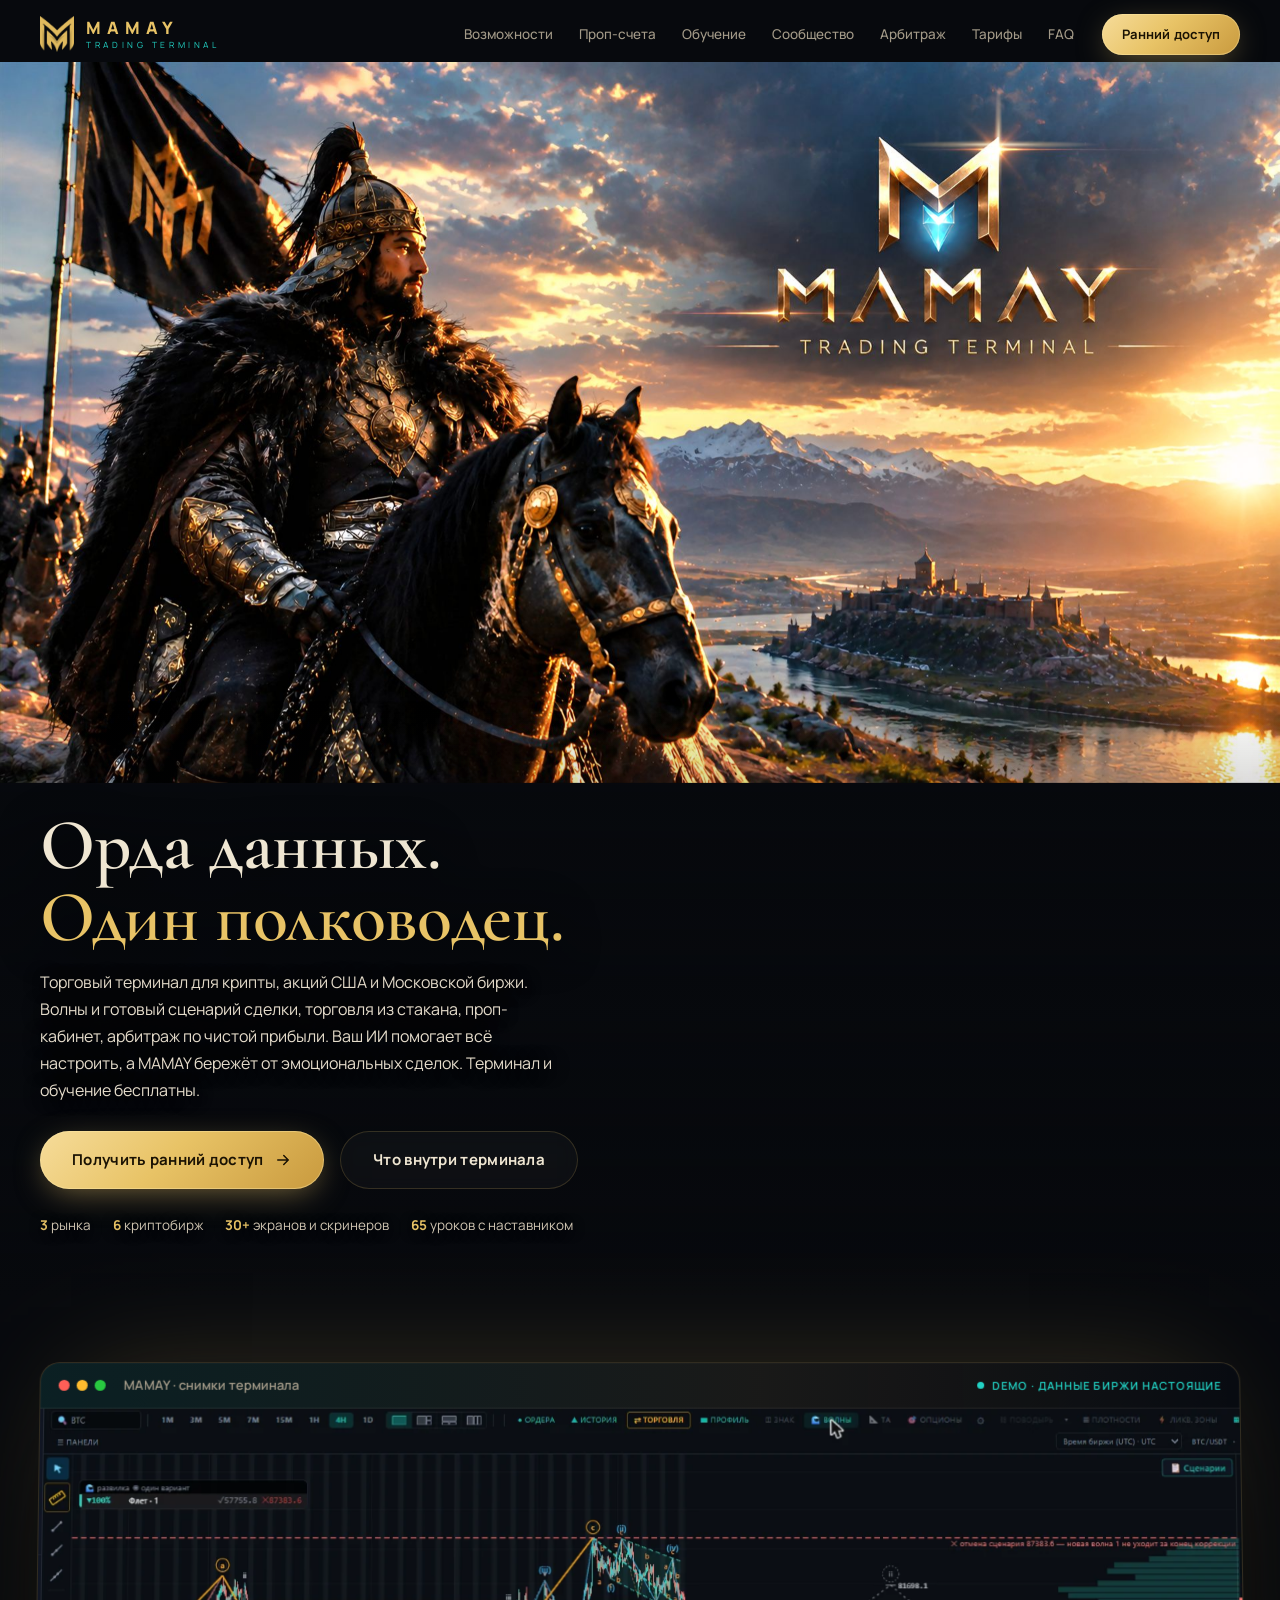
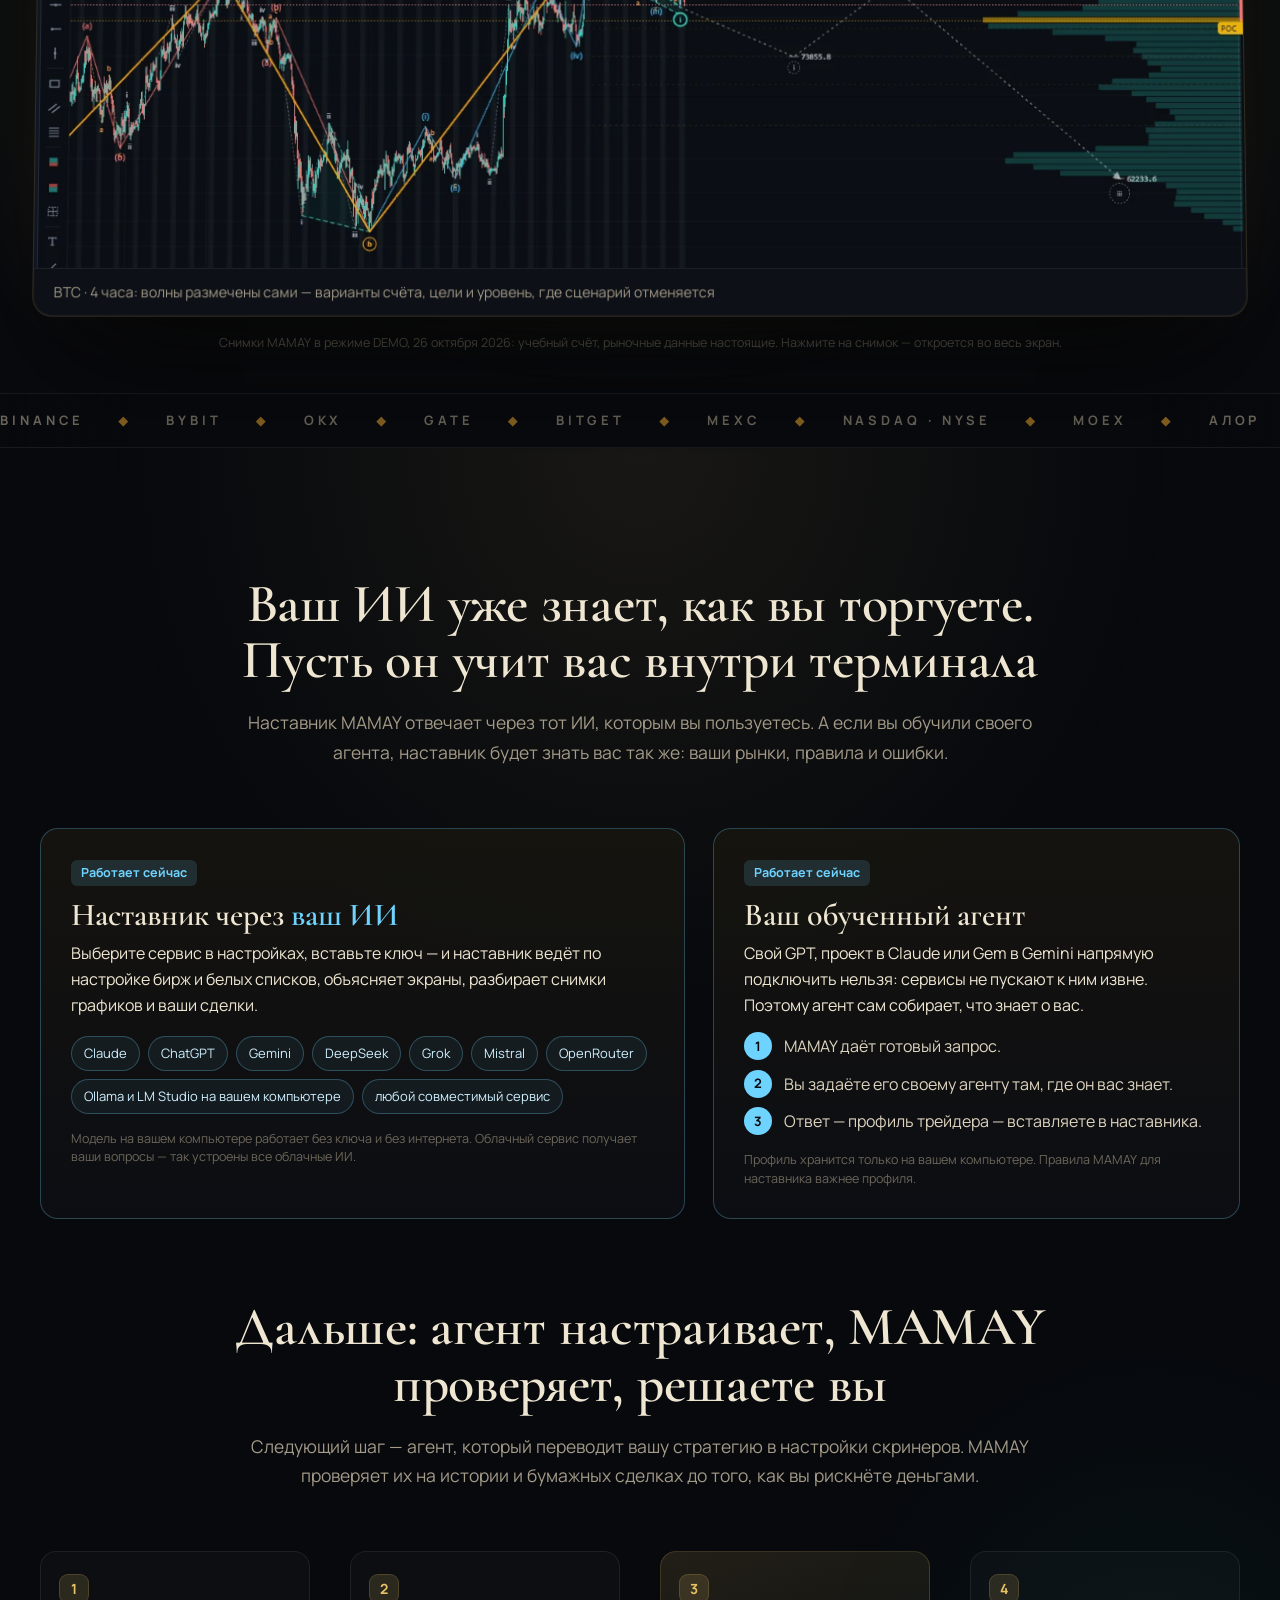
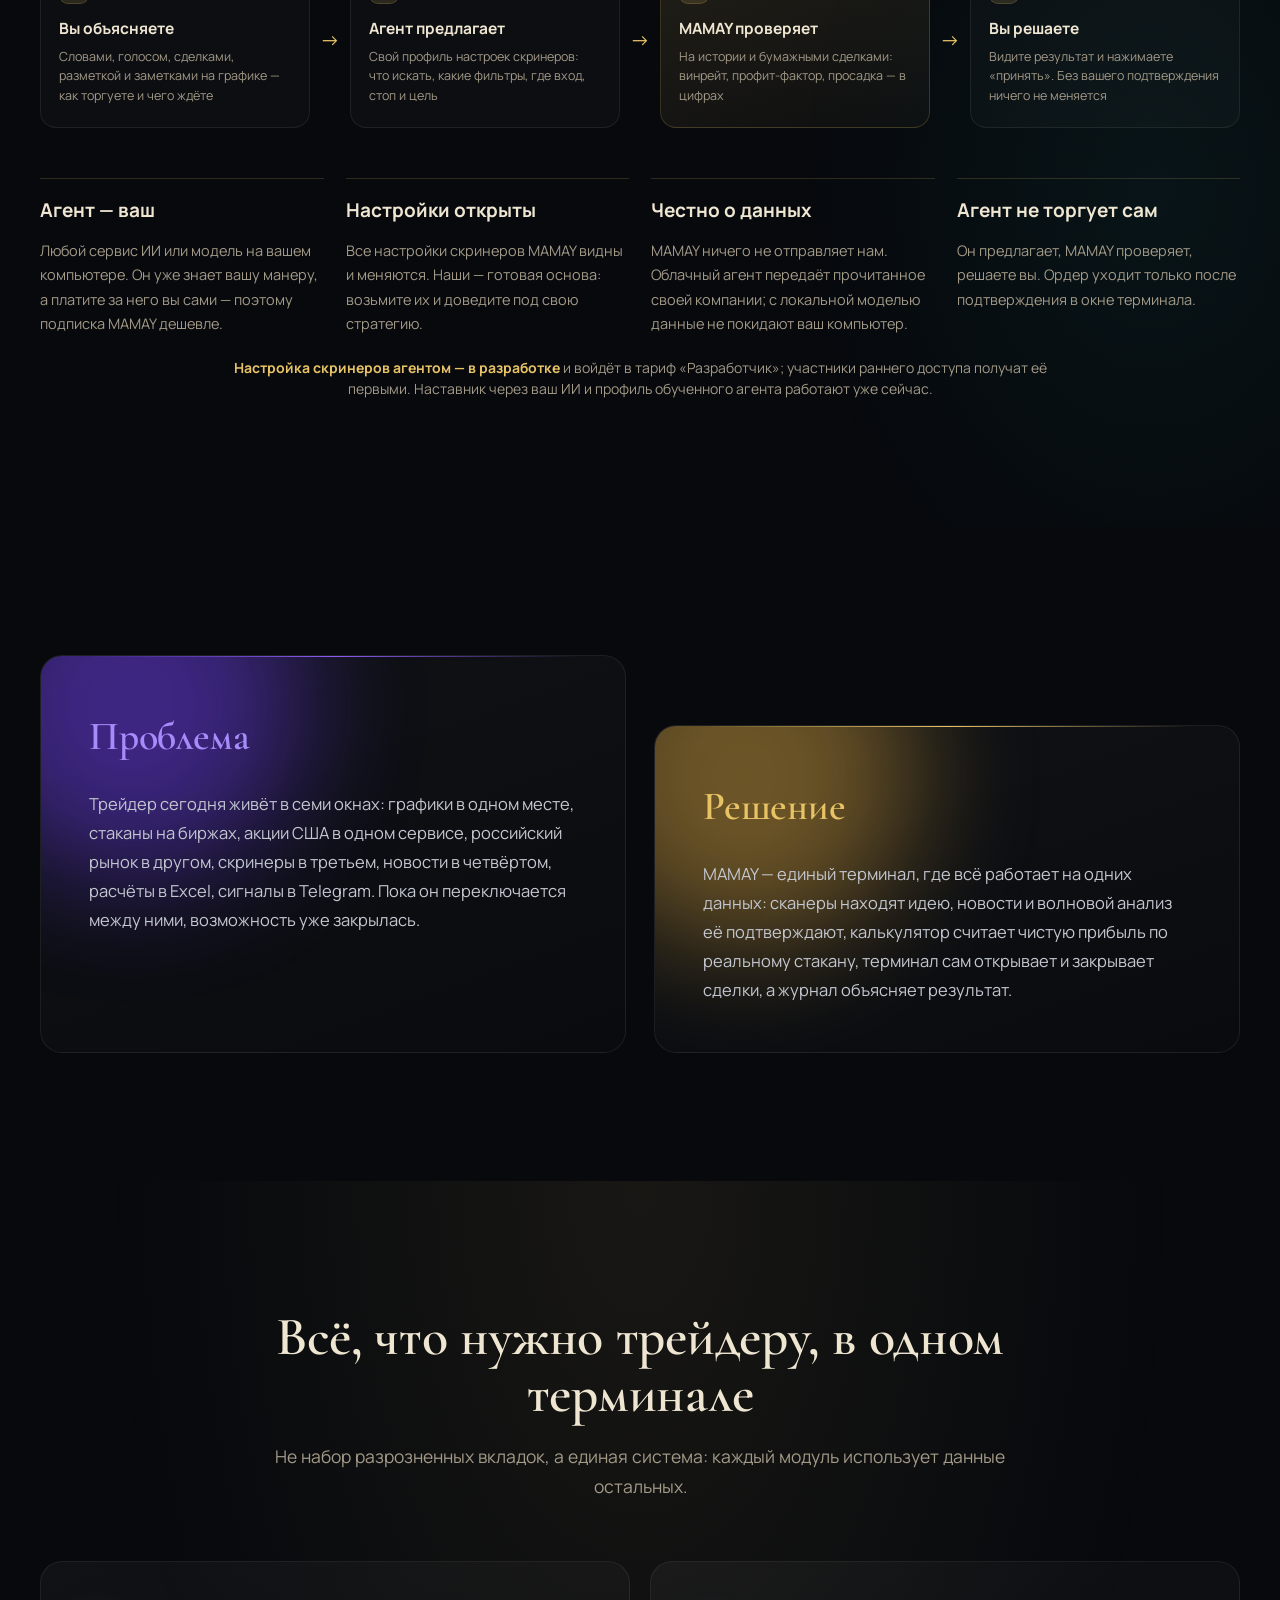
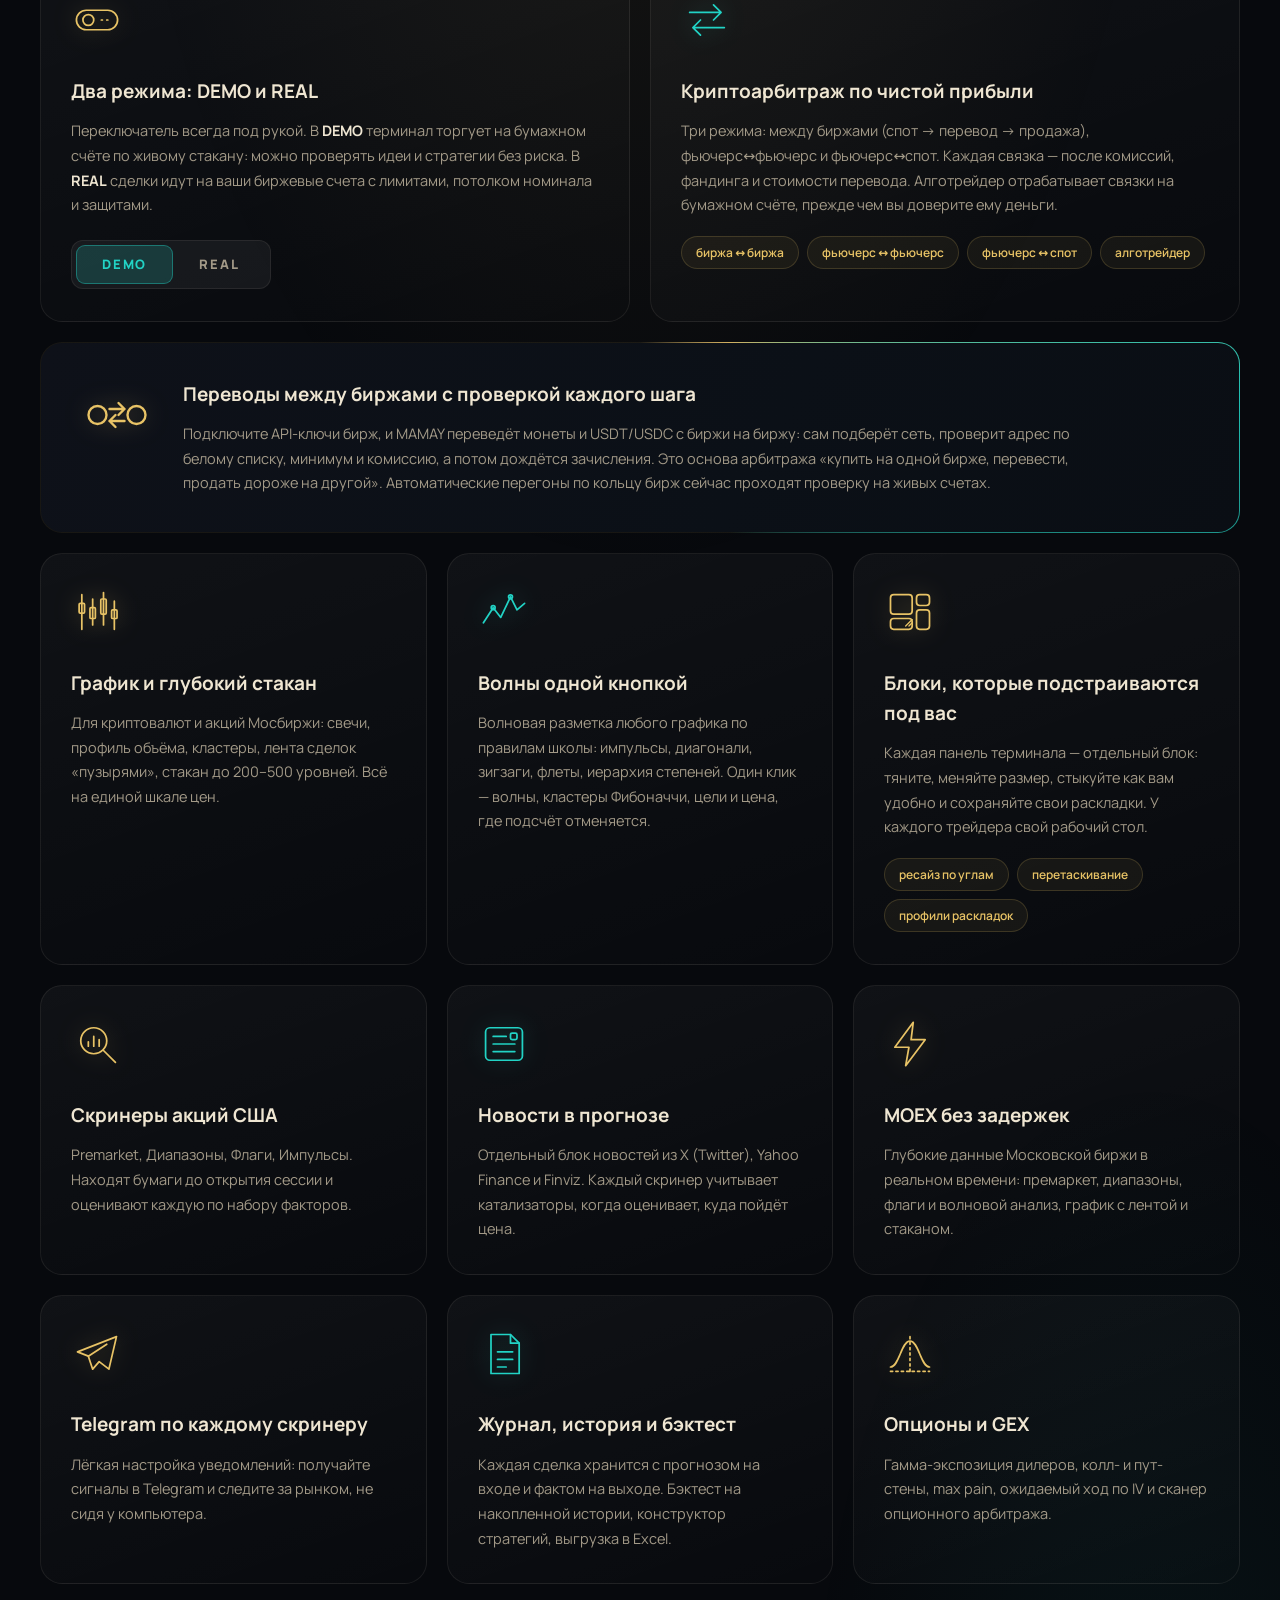
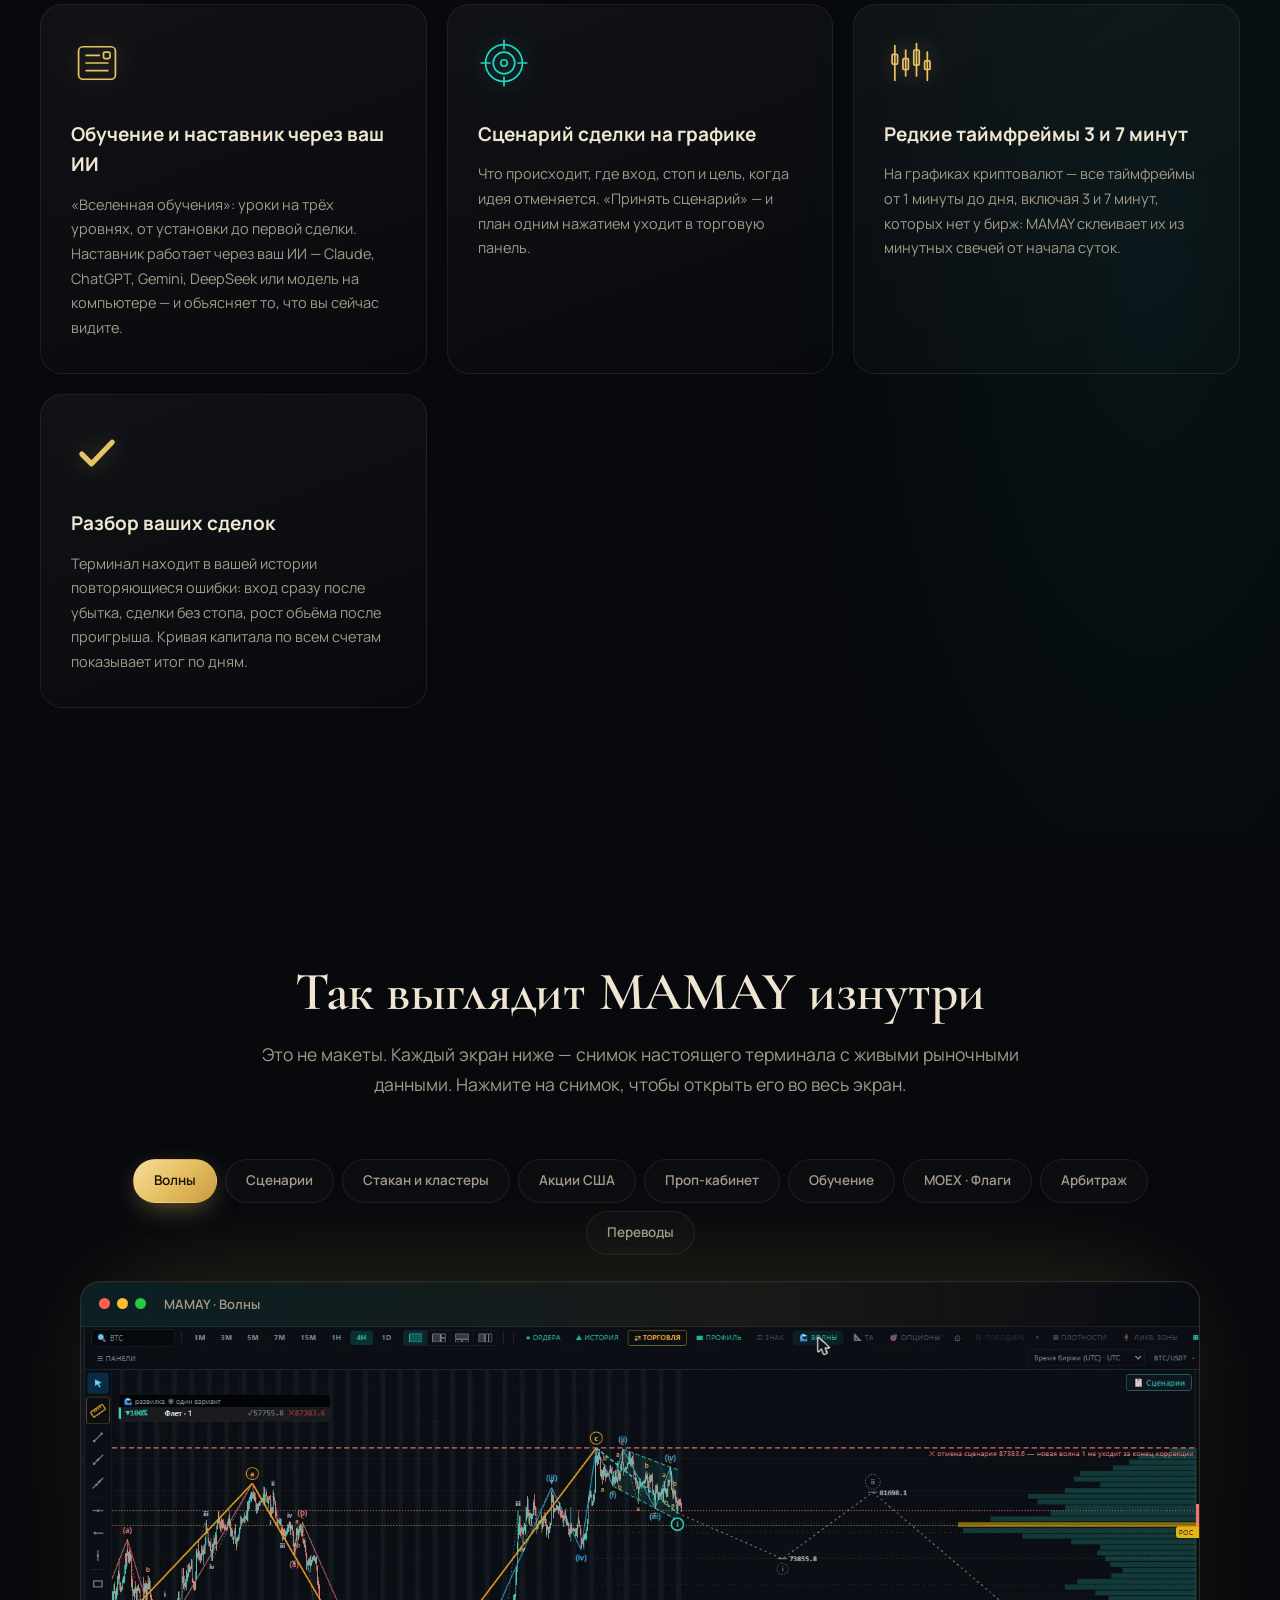
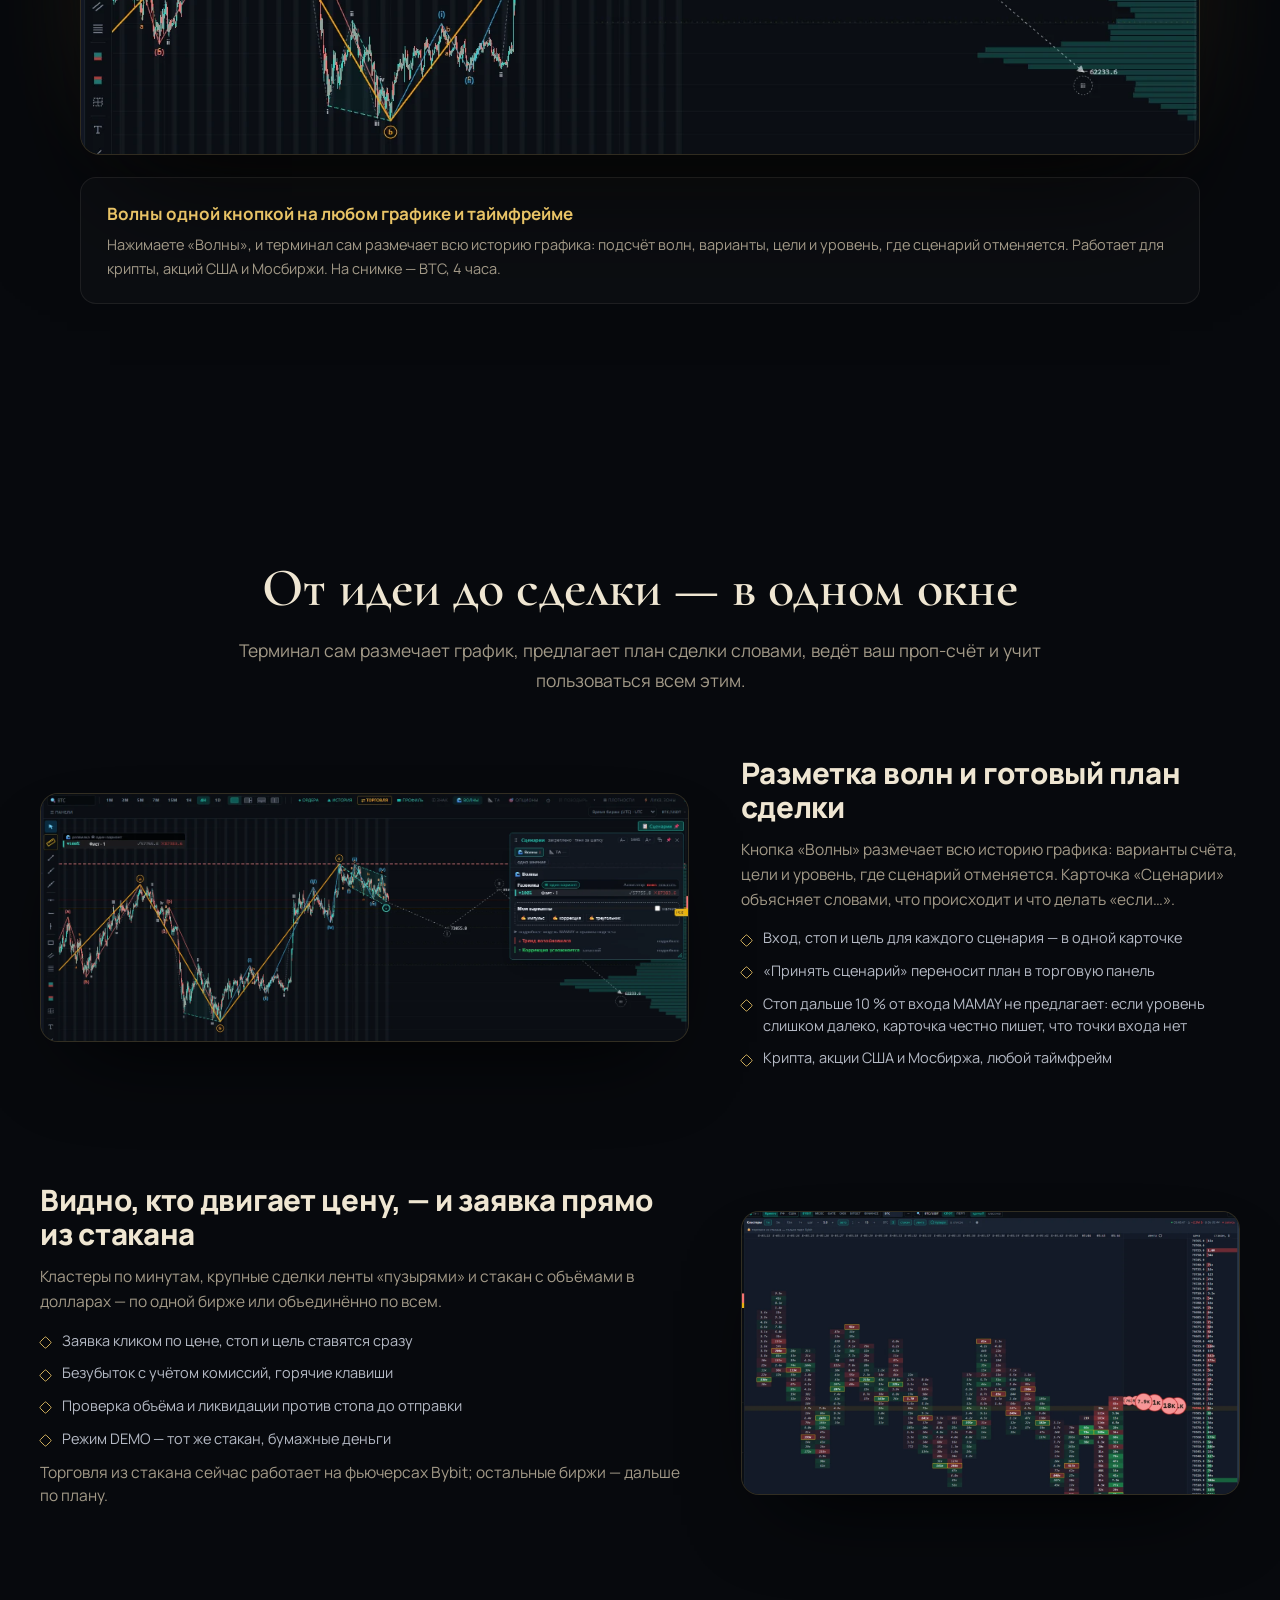
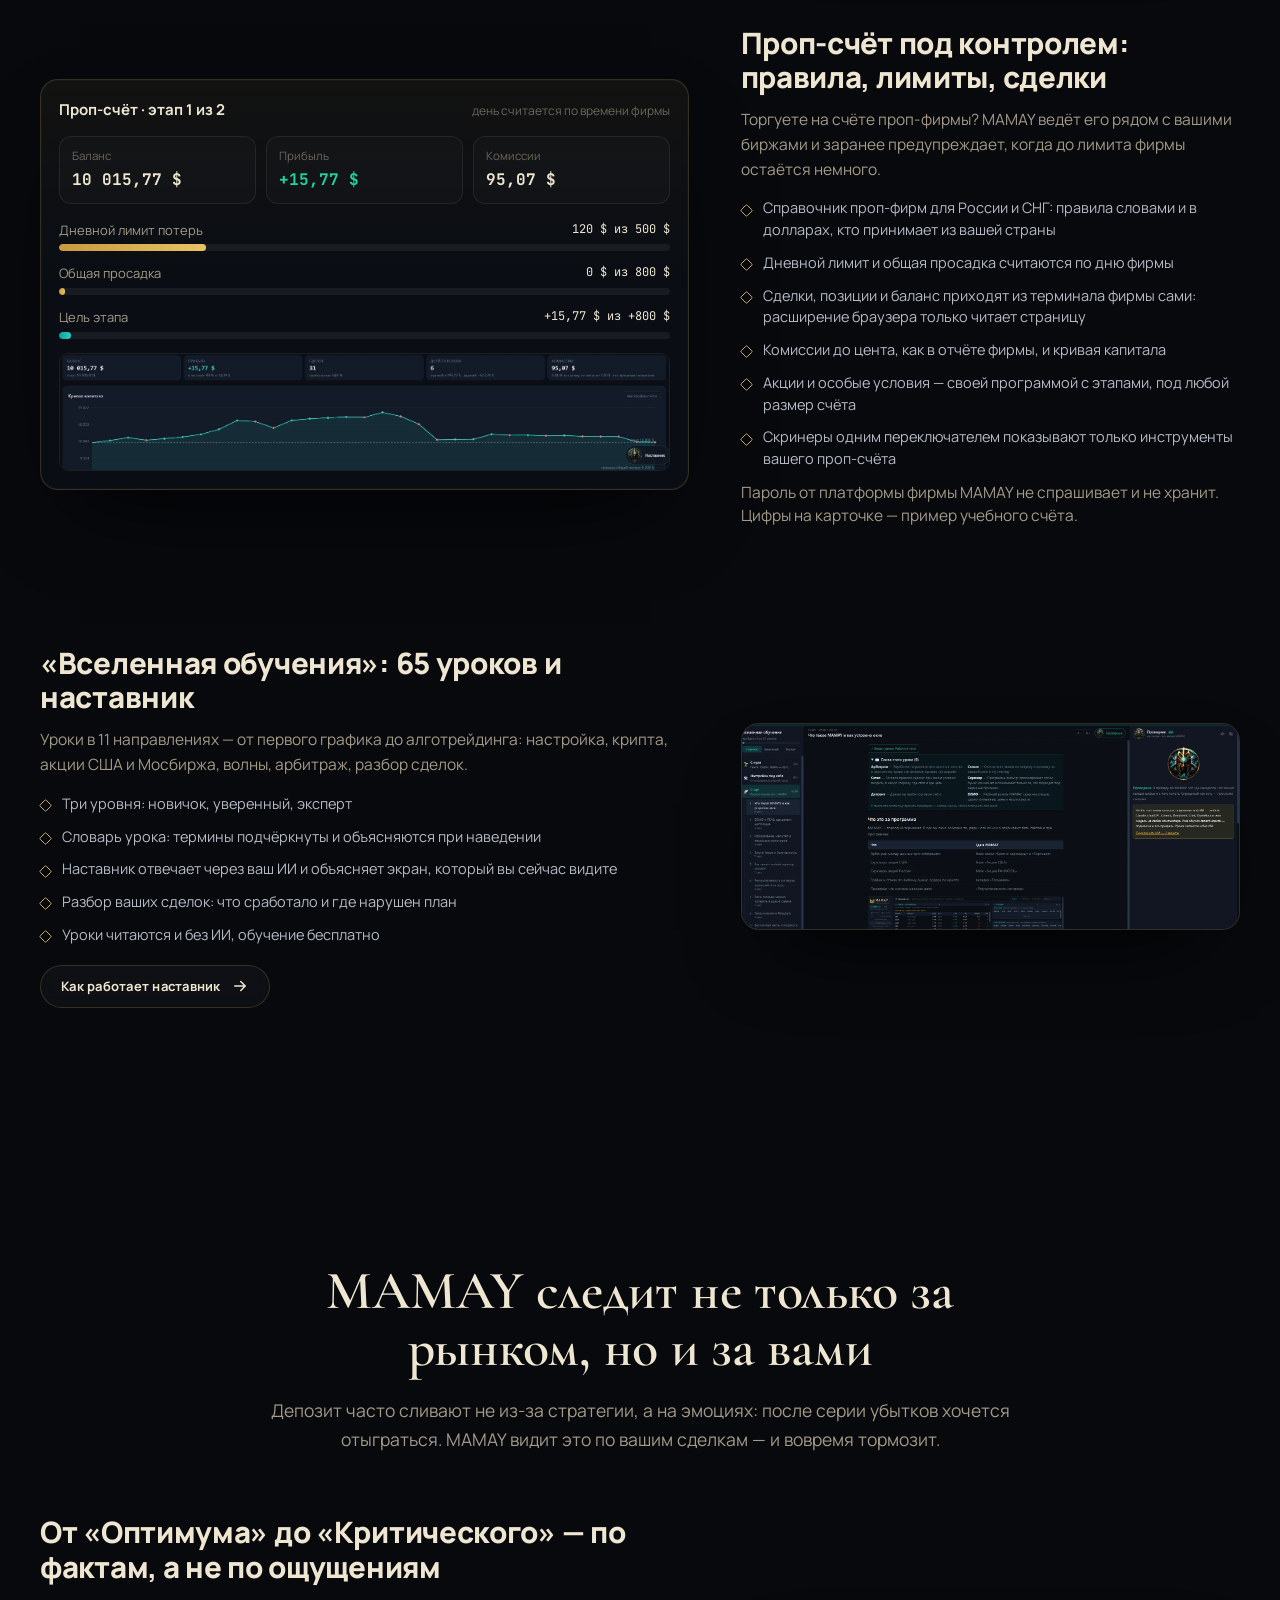
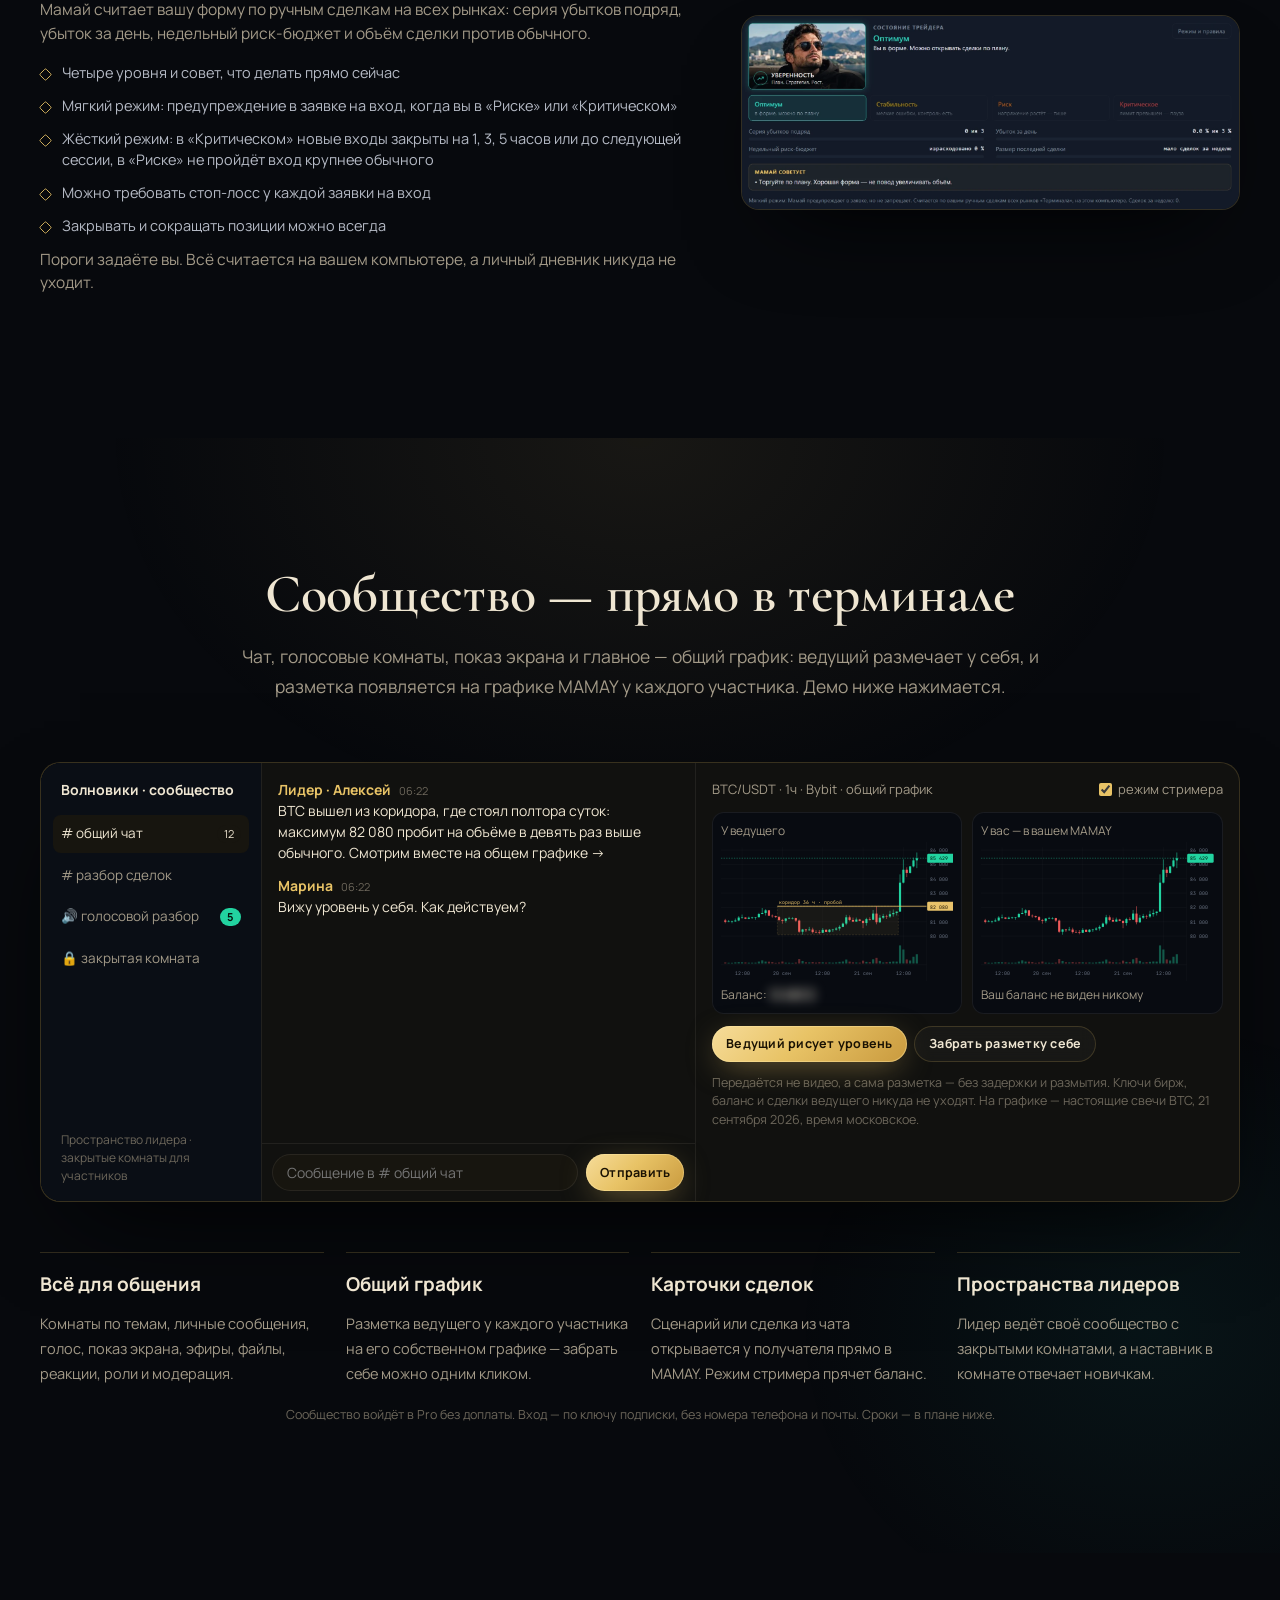
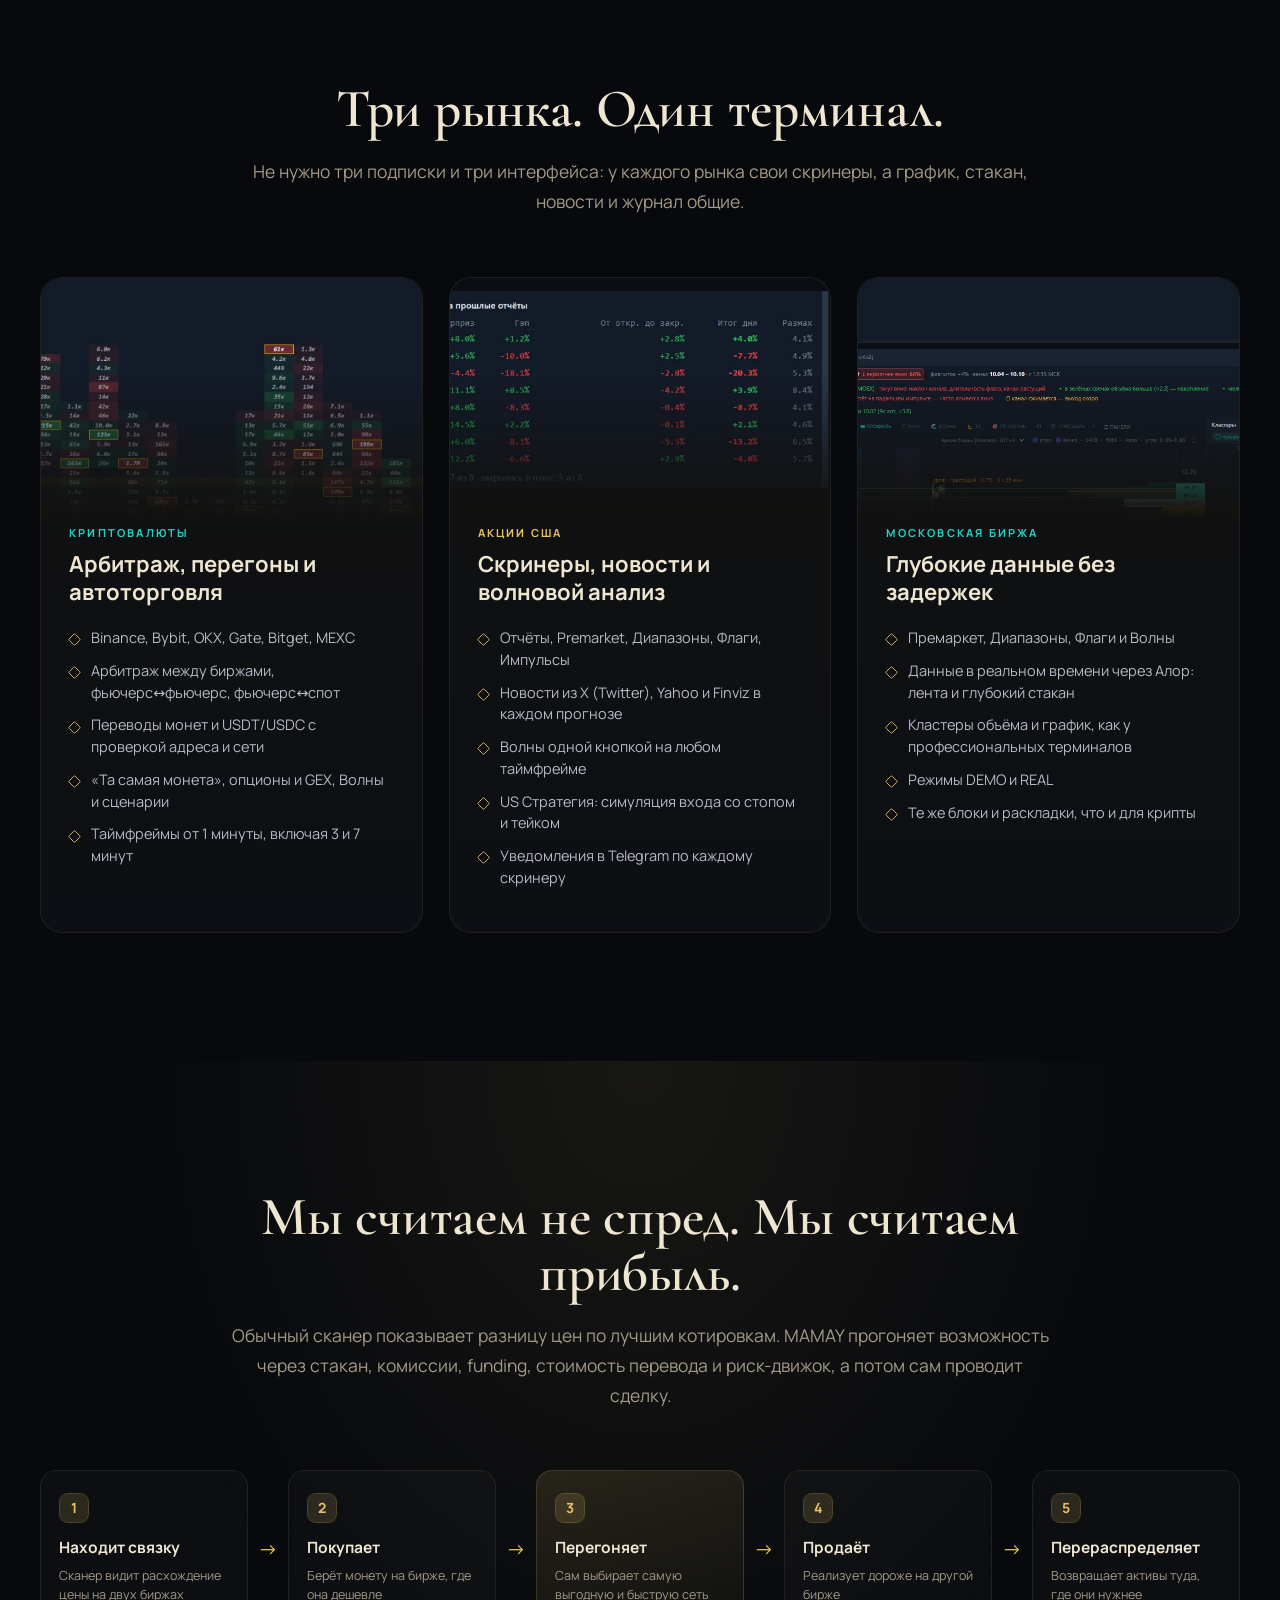
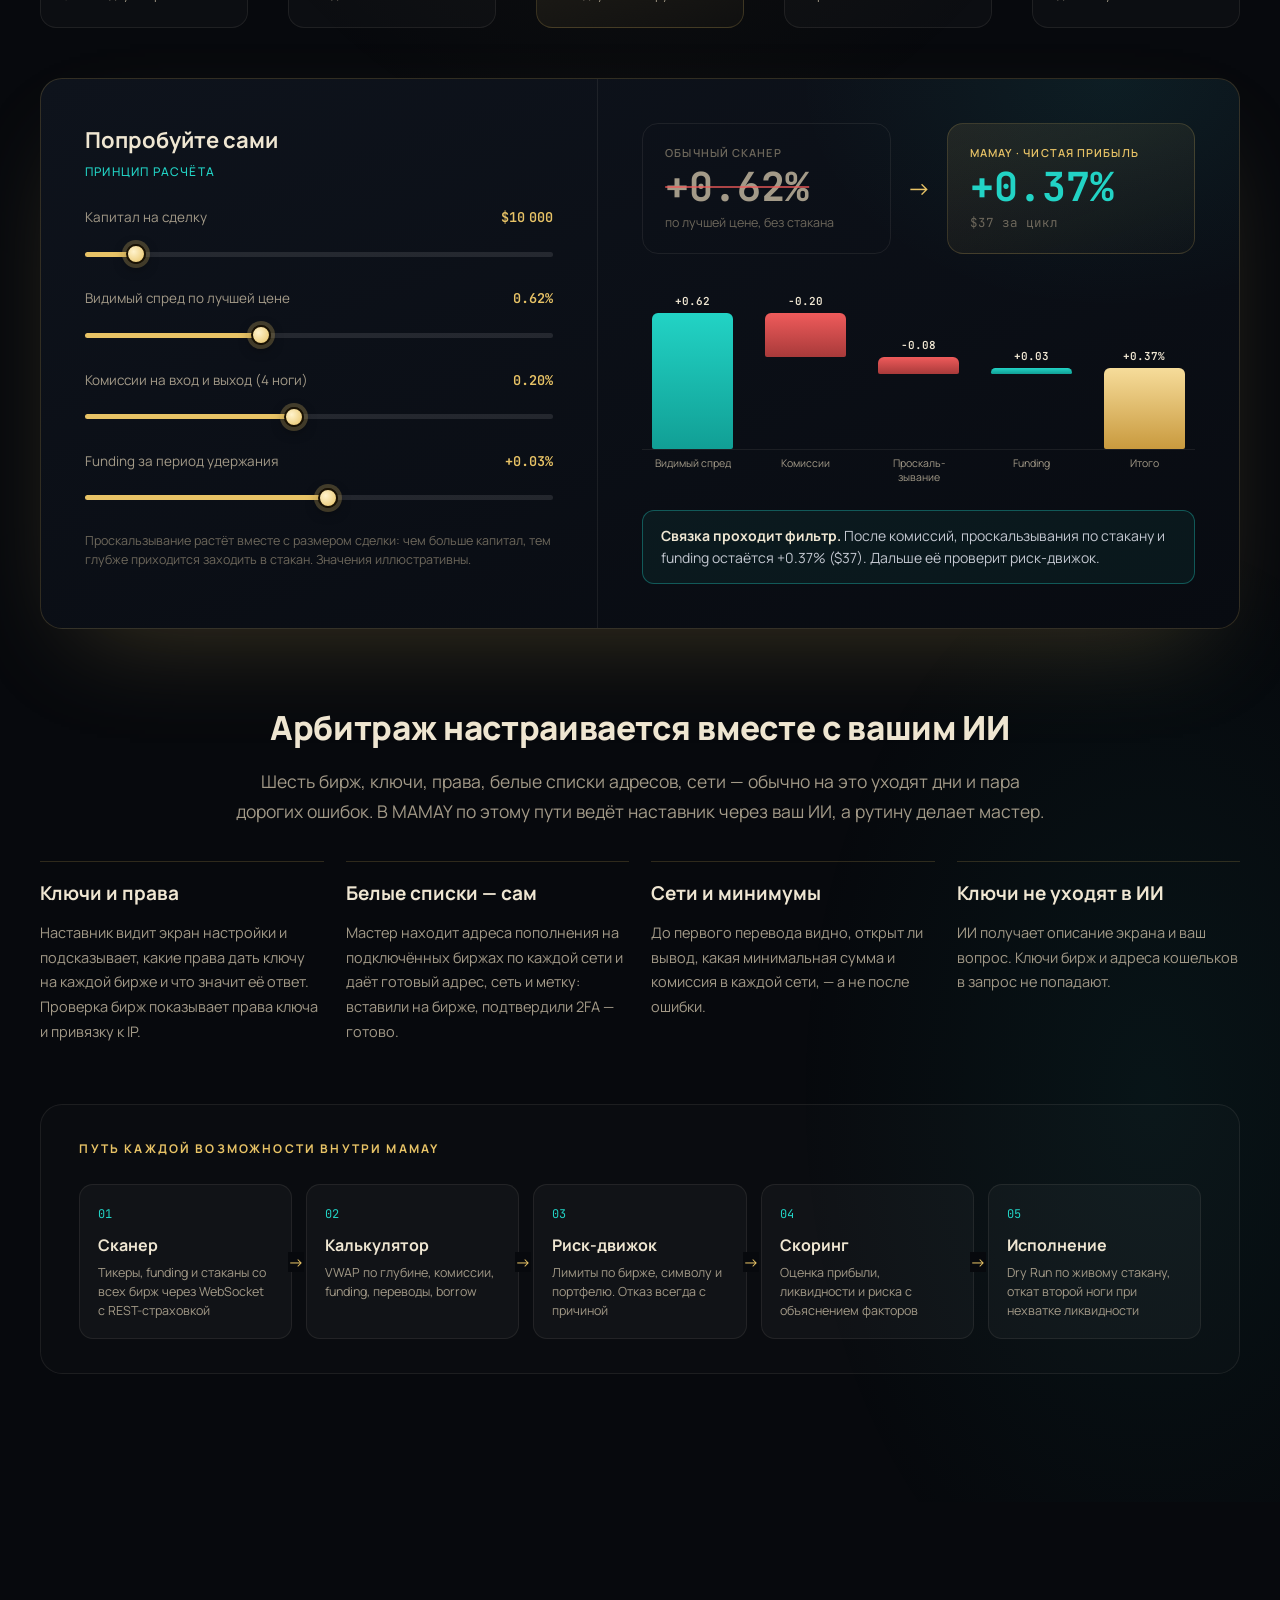
==== site/index.html @ 362cc7f3 "Сайт и инвест-страница: настройка арбитража с ИИ, психология трейдера, Пульт 24/7 - Новый раздел «MA" ====
<!doctype html>
<html lang="ru">
<head>
<meta charset="utf-8">
<meta name="viewport" content="width=device-width, initial-scale=1">
<title>MAMAY — торговый терминал для крипты, акций США и MOEX: скринеры, ваш ИИ-наставник, арбитраж</title>
<meta name="description" content="MAMAY — торговый терминал для Windows: крипта на шести биржах, акции США и Московская биржа в одном окне. Скринеры, волны и сценарии сделки, торговля из стакана, проп-кабинет, 65 уроков с наставником через ваш ИИ, арбитраж по чистой прибыли. Терминал и обучение — бесплатно.">
<meta name="theme-color" content="#07090d">
<meta property="og:type" content="website">
<meta property="og:locale" content="ru_RU">
<meta property="og:site_name" content="MAMAY Trading Terminal">
<meta property="og:title" content="MAMAY — Орда данных. Один полководец.">
<meta property="og:description" content="Терминал для крипты, акций США и MOEX: скринеры, наставник через ваш ИИ, арбитраж по чистой прибыли — в одном окне.">
<meta property="og:image" content="assets/brand/og.jpg">
<meta name="twitter:card" content="summary_large_image">
<link rel="icon" type="image/png" href="assets/favicon.png">
<link rel="apple-touch-icon" href="assets/apple-touch-icon.png">
<link rel="preload" as="image" href="assets/brand/banner.jpg">
<link rel="preconnect" href="https://fonts.googleapis.com">
<link rel="preconnect" href="https://fonts.gstatic.com" crossorigin>
<link href="https://fonts.googleapis.com/css2?family=Cormorant+Garamond:wght@500;600;700&family=Manrope:wght@400;500;600;700;800&family=JetBrains+Mono:wght@400;500;700&display=swap" rel="stylesheet">
<link rel="stylesheet" href="css/style.css?v=20261026d">
<link rel="stylesheet" href="css/fx.css?v=20261026d">
<link rel="stylesheet" href="css/brand.css?v=20261026d">
<script type="application/ld+json">
{"@context":"https://schema.org","@type":"SoftwareApplication","name":"MAMAY Trading Terminal","applicationCategory":"FinanceApplication","operatingSystem":"Windows 10, Windows 11","inLanguage":"ru",
 "description":"Торговый терминал для криптовалют (Binance, Bybit, OKX, Gate, Bitget, MEXC), акций США и Московской биржи: волны и сценарии сделки, торговля из стакана, проп-кабинет, обучение с наставником через ваш ИИ, арбитраж по чистой прибыли.",
 "offers":[{"@type":"Offer","name":"Бесплатно","price":"0","priceCurrency":"USD"},{"@type":"Offer","name":"Pro","price":"49","priceCurrency":"USD"},{"@type":"Offer","name":"Разработчик","price":"99","priceCurrency":"USD"}]}
</script>
</head>
<body>

<svg width="0" height="0" style="position:absolute" aria-hidden="true">
  <defs>
    <symbol id="i-arb" viewBox="0 0 48 48" fill="none" stroke="currentColor" stroke-width="1.6" stroke-linecap="round" stroke-linejoin="round"><path d="M8 17h28M30 10l7 7-7 7"/><path d="M40 31H12M18 24l-7 7 7 7"/></symbol>
    <symbol id="i-scan" viewBox="0 0 48 48" fill="none" stroke="currentColor" stroke-width="1.6" stroke-linecap="round" stroke-linejoin="round"><circle cx="21" cy="21" r="12"/><path d="M30 30l11 11"/><path d="M16 26v-4M21 26v-9M26 26v-6"/></symbol>
    <symbol id="i-wave" viewBox="0 0 48 48" fill="none" stroke="currentColor" stroke-width="1.6" stroke-linecap="round" stroke-linejoin="round"><path d="M5 34l9-14 7 9 9-19 6 12 7-6"/><circle cx="14" cy="20" r="1.8"/><circle cx="30" cy="10" r="1.8"/></symbol>
    <symbol id="i-bot" viewBox="0 0 48 48" fill="none" stroke="currentColor" stroke-width="1.6" stroke-linecap="round" stroke-linejoin="round"><rect x="9" y="16" width="30" height="22" rx="5"/><path d="M24 16V9"/><circle cx="24" cy="7" r="2"/><circle cx="18" cy="27" r="2.6"/><circle cx="30" cy="27" r="2.6"/><path d="M19 33h10M4 26v6M44 26v6"/></symbol>
    <symbol id="i-chart" viewBox="0 0 48 48" fill="none" stroke="currentColor" stroke-width="1.6" stroke-linecap="round" stroke-linejoin="round"><path d="M10 8v32M10 14v14M20 12v24M20 18v10M30 6v30M30 12v14M40 14v26M40 20v12"/><rect x="7.5" y="16" width="5" height="9" rx="1"/><rect x="17.5" y="20" width="5" height="10" rx="1"/><rect x="27.5" y="12" width="5" height="14" rx="1"/><rect x="37.5" y="22" width="5" height="8" rx="1"/></symbol>
    <symbol id="i-dom" viewBox="0 0 48 48" fill="none" stroke="currentColor" stroke-width="1.6" stroke-linecap="round" stroke-linejoin="round"><path d="M6 10h20M6 17h30M6 24h14"/><path d="M42 31H22M42 38H12M42 45H30" transform="translate(0 -5)"/></symbol>
    <symbol id="i-opt" viewBox="0 0 48 48" fill="none" stroke="currentColor" stroke-width="1.6" stroke-linecap="round" stroke-linejoin="round"><path d="M6 36c8 0 10-24 18-24s10 24 18 24"/><path d="M6 40h36M24 8v32" stroke-dasharray="2 3"/></symbol>
    <symbol id="i-book" viewBox="0 0 48 48" fill="none" stroke="currentColor" stroke-width="1.6" stroke-linecap="round" stroke-linejoin="round"><path d="M12 6h18l8 8v28H12z"/><path d="M30 6v8h8M18 22h14M18 29h14M18 36h8"/></symbol>
    <symbol id="i-tg" viewBox="0 0 48 48" fill="none" stroke="currentColor" stroke-width="1.6" stroke-linecap="round" stroke-linejoin="round"><path d="M42 8L6 22l10 4 4 12 6-7 9 7z"/><path d="M16 26l17-11"/></symbol>
    <symbol id="i-shield" viewBox="0 0 48 48" fill="none" stroke="currentColor" stroke-width="1.6" stroke-linecap="round" stroke-linejoin="round"><path d="M24 5l15 6v11c0 10-6 17-15 21C15 39 9 32 9 22V11z"/><path d="M17 24l5 5 9-10"/></symbol>
    <symbol id="i-flag" viewBox="0 0 48 48" fill="none" stroke="currentColor" stroke-width="1.6" stroke-linecap="round" stroke-linejoin="round"><path d="M10 42V6"/><path d="M10 8h24l-5 8 5 8H10"/></symbol>
    <symbol id="i-bolt" viewBox="0 0 48 48" fill="none" stroke="currentColor" stroke-width="1.6" stroke-linecap="round" stroke-linejoin="round"><path d="M27 4L10 27h13l-3 17 18-24H25z"/></symbol>
    <symbol id="i-target" viewBox="0 0 48 48" fill="none" stroke="currentColor" stroke-width="1.6" stroke-linecap="round" stroke-linejoin="round"><circle cx="24" cy="24" r="17"/><circle cx="24" cy="24" r="10"/><circle cx="24" cy="24" r="3"/><path d="M24 3v8M24 37v8M3 24h8M37 24h8"/></symbol>
    <symbol id="i-money" viewBox="0 0 48 48" fill="none" stroke="currentColor" stroke-width="1.6" stroke-linecap="round" stroke-linejoin="round"><rect x="5" y="12" width="38" height="24" rx="4"/><circle cx="24" cy="24" r="6"/><path d="M11 18v0M37 30v0"/></symbol>
    <symbol id="i-check" viewBox="0 0 24 24" fill="none" stroke="currentColor" stroke-width="2.4" stroke-linecap="round" stroke-linejoin="round"><path d="M5 12.5l4.5 4.5L19 7"/></symbol>
    <symbol id="i-half" viewBox="0 0 24 24" fill="none" stroke="currentColor" stroke-width="2.2" stroke-linecap="round"><path d="M6 12h12"/></symbol>
    <symbol id="i-no" viewBox="0 0 24 24" fill="none" stroke="currentColor" stroke-width="2.2" stroke-linecap="round"><path d="M7 7l10 10M17 7L7 17"/></symbol>
    <symbol id="i-arrow" viewBox="0 0 24 24" fill="none" stroke="currentColor" stroke-width="2" stroke-linecap="round" stroke-linejoin="round"><path d="M5 12h14M13 6l6 6-6 6"/></symbol>
  
    <symbol id="i-layout" viewBox="0 0 48 48" fill="none" stroke="currentColor" stroke-width="1.6" stroke-linecap="round" stroke-linejoin="round"><rect x="6" y="8" width="20" height="18" rx="3"/><rect x="30" y="8" width="12" height="10" rx="3"/><rect x="30" y="22" width="12" height="18" rx="3"/><rect x="6" y="30" width="20" height="10" rx="3"/><path d="M23 37l3-3M20 37l6-6" stroke-width="1.2"/></symbol>
    <symbol id="i-news" viewBox="0 0 48 48" fill="none" stroke="currentColor" stroke-width="1.6" stroke-linecap="round" stroke-linejoin="round"><rect x="7" y="9" width="34" height="30" rx="4"/><path d="M14 17h12M14 24h20M14 31h20"/><rect x="30" y="14" width="6" height="6" rx="1.5"/></symbol>
    <symbol id="i-mode" viewBox="0 0 48 48" fill="none" stroke="currentColor" stroke-width="1.6" stroke-linecap="round" stroke-linejoin="round"><rect x="5" y="15" width="38" height="18" rx="9"/><circle cx="16" cy="24" r="5"/><path d="M28 24h8" stroke-dasharray="1 4"/></symbol>
    <symbol id="i-swap" viewBox="0 0 48 48" fill="none" stroke="currentColor" stroke-width="1.6" stroke-linecap="round" stroke-linejoin="round"><circle cx="11" cy="24" r="6"/><circle cx="37" cy="24" r="6"/><path d="M19 20h10M25 16l4 4-4 4M29 28H19M23 24l-4 4 4 4"/></symbol>
  </defs>
</svg>

<!-- ============ NAV ============ -->
<header class="nav" id="nav">
  <div class="wrap nav-in">
    <a href="#top" class="brand" aria-label="MAMAY — на главную">
      <img src="assets/logo.png" alt="" width="34" height="36">
      <span class="brand-t"><b>MAMAY</b><i>trading terminal</i></span>
    </a>
    <nav class="menu" id="menu" aria-label="Основное меню">
      <a href="#inside">Возможности</a>
      <a href="#prop">Проп-счета</a>
      <a href="#academy">Обучение</a>
      <a href="#community">Сообщество</a>
      <a href="#arbitrage">Арбитраж</a>
      <a href="#pricing">Тарифы</a>
      <a href="#faq">FAQ</a>
    </nav>
    <a href="#contact" class="btn btn-sm btn-gold nav-cta">Ранний доступ</a>
    <button class="burger" id="burger" aria-label="Открыть меню" aria-expanded="false"><span></span><span></span></button>
  </div>
</header>

<main id="top">

<!-- ============ HERO ============ -->
<section class="hero hb" aria-label="MAMAY — торговый терминал">
  <div class="hb-scene" aria-hidden="true">
    <img src="assets/brand/banner.jpg" alt="" width="1920" height="1081" fetchpriority="high">
    <i class="hb-fx hb-sun"></i><i class="hb-fx hb-gem"></i><i class="hb-fx hb-star"></i><i class="hb-fx hb-shine"></i>
  </div>
  <div class="hb-vig" aria-hidden="true"></div>
  <div class="hb-embers" id="hb-embers" aria-hidden="true"></div>
  <div class="wrap hb-in">
    <div class="hb-copy">
      <h1>Орда данных.<span class="l2">Один полководец.</span></h1>
      <p class="lead">Торговый терминал для крипты, акций США и Московской биржи. Волны и готовый сценарий сделки, торговля из стакана, проп-кабинет, арбитраж по чистой прибыли. Ваш ИИ помогает всё настроить, а MAMAY бережёт от эмоциональных сделок. Терминал и обучение бесплатны.</p>
      <div class="hero-cta">
        <a href="#contact" class="btn btn-gold btn-lg">Получить ранний доступ <svg class="ic"><use href="#i-arrow"/></svg></a>
        <a href="#inside" class="btn btn-ghost btn-lg">Что внутри терминала</a>
      </div>
      <ul class="hb-facts">
        <li><b>3</b> рынка</li><li><b>6</b> криптобирж</li><li><b>30+</b> экранов и скринеров</li><li><b>65</b> уроков с наставником</li>
      </ul>
    </div>
  </div>
</section>

<section class="reel" aria-label="Снимки MAMAY">
  <div class="wrap hero-shot">
    <figure class="frame tilt reveal">
      <div class="frame-bar">
        <div class="lights"><i></i><i></i><i></i></div>
        <div class="frame-title">MAMAY · снимки терминала</div>
        <div class="live"><span class="dot"></span> DEMO · данные биржи настоящие</div>
      </div>
      <button class="reel-stack" id="reel" type="button" aria-label="Открыть снимок на весь экран">
        <img class="on" src="assets/shots/s-waves.webp" width="1544" height="589" alt="BTC, 4 часа: разметка волн, цели и уровень отмены сценария" data-cap="BTC · 4 часа: волны размечены сами — варианты счёта, цели и уровень, где сценарий отменяется">
        <img src="assets/shots/s-scenarios.webp" width="1544" height="589" loading="lazy" alt="Карточка «Сценарии» поверх графика BTC" data-cap="Карточка «Сценарии»: что происходит на графике и что делать «если…» — словами">
        <img src="assets/shots/s-dom.webp" width="1456" height="824" loading="lazy" style="--p:50% 62%" alt="Кластеры, лента и стакан BTC" data-cap="Кластеры по минутам, крупные сделки ленты «пузырями» и стакан с объёмами в долларах">
      </button>
      <figcaption class="reel-cap" id="reel-cap" aria-live="polite">BTC · 4 часа: волны размечены сами — варианты счёта, цели и уровень, где сценарий отменяется</figcaption>
    </figure>
    <p class="note center">Снимки MAMAY в режиме DEMO, 26 октября 2026: учебный счёт, рыночные данные настоящие. Нажмите на снимок — откроется во весь экран.</p>
  </div>
</section>

<!-- ============ MARQUEE ============ -->
<div class="marquee" aria-hidden="true">
  <div class="marquee-track">
    <span>BINANCE</span><i>◆</i><span>BYBIT</span><i>◆</i><span>OKX</span><i>◆</i><span>GATE</span><i>◆</i><span>BITGET</span><i>◆</i><span>MEXC</span><i>◆</i><span>NASDAQ · NYSE</span><i>◆</i><span>MOEX</span><i>◆</i><span>АЛОР</span><i>◆</i><span>X · YAHOO · FINVIZ</span><i>◆</i><span>TELEGRAM</span><i>◆</i>
    <span>BINANCE</span><i>◆</i><span>BYBIT</span><i>◆</i><span>OKX</span><i>◆</i><span>GATE</span><i>◆</i><span>BITGET</span><i>◆</i><span>MEXC</span><i>◆</i><span>NASDAQ · NYSE</span><i>◆</i><span>MOEX</span><i>◆</i><span>АЛОР</span><i>◆</i><span>X · YAHOO · FINVIZ</span><i>◆</i><span>TELEGRAM</span><i>◆</i>
  </div>
</div>

<!-- ============ ВАШ ИИ-АГЕНТ ============ -->
<section class="sec sec-glow" id="agent">
  <div class="wrap">
    <div class="sec-h center reveal">
      <div class="tag">(ВАШ ИИ-АГЕНТ В MAMAY)</div>
      <h2>Ваш ИИ уже знает, как вы торгуете. Пусть он учит вас внутри терминала</h2>
      <p class="sub">Наставник MAMAY отвечает через тот ИИ, которым вы пользуетесь. А если вы обучили своего агента, наставник будет знать вас так же: ваши рынки, правила и ошибки.</p>
    </div>

    <div class="ai-two">
      <article class="ai-card now reveal">
        <span class="badge-now">Работает сейчас</span>
        <h3>Наставник через <span class="ai-t">ваш ИИ</span></h3>
        <p>Выберите сервис в настройках, вставьте ключ — и наставник ведёт по настройке бирж и белых списков, объясняет экраны, разбирает снимки графиков и ваши сделки.</p>
        <ul class="ai-list" aria-label="Подходящие сервисы ИИ">
          <li>Claude</li><li>ChatGPT</li><li>Gemini</li><li>DeepSeek</li><li>Grok</li><li>Mistral</li><li>OpenRouter</li><li>Ollama и LM Studio на вашем компьютере</li><li>любой совместимый сервис</li>
        </ul>
        <p class="note">Модель на вашем компьютере работает без ключа и без интернета. Облачный сервис получает ваши вопросы — так устроены все облачные ИИ.</p>
      </article>
      <article class="ai-card now reveal d1">
        <span class="badge-now">Работает сейчас</span>
        <h3>Ваш обученный агент</h3>
        <p>Свой GPT, проект в Claude или Gem в Gemini напрямую подключить нельзя: сервисы не пускают к ним извне. Поэтому агент сам собирает, что знает о вас.</p>
        <ol>
          <li>MAMAY даёт готовый запрос.</li>
          <li>Вы задаёте его своему агенту там, где он вас знает.</li>
          <li>Ответ — профиль трейдера — вставляете в наставника.</li>
        </ol>
        <p class="note">Профиль хранится только на вашем компьютере. Правила MAMAY для наставника важнее профиля.</p>
      </article>
    </div>

    <div class="sec-h center reveal" style="margin-top:80px">
      <h2>Дальше: агент настраивает, MAMAY проверяет, решаете вы</h2>
      <p class="sub">Следующий шаг — агент, который переводит вашу стратегию в настройки скринеров. MAMAY проверяет их на истории и бумажных сделках до того, как вы рискнёте деньгами.</p>
    </div>

    <div class="flow reveal" aria-label="Как будет работать ваш ИИ-агент в MAMAY">
      <div class="flow-step"><b>1</b><h4>Вы объясняете</h4><p>Словами, голосом, сделками, разметкой и заметками на графике — как торгуете и чего ждёте</p></div>
      <div class="flow-arrow">→</div>
      <div class="flow-step"><b>2</b><h4>Агент предлагает</h4><p>Свой профиль настроек скринеров: что искать, какие фильтры, где вход, стоп и цель</p></div>
      <div class="flow-arrow">→</div>
      <div class="flow-step gold"><b>3</b><h4>MAMAY проверяет</h4><p>На истории и бумажными сделками: винрейт, профит-фактор, просадка — в цифрах</p></div>
      <div class="flow-arrow">→</div>
      <div class="flow-step"><b>4</b><h4>Вы решаете</h4><p>Видите результат и нажимаете «принять». Без вашего подтверждения ничего не меняется</p></div>
    </div>

    <div class="dif-grid agent-grid">
      <div class="dif reveal"><h3>Агент — ваш</h3><p>Любой сервис ИИ или модель на вашем компьютере. Он уже знает вашу манеру, а платите за него вы сами — поэтому подписка MAMAY дешевле.</p></div>
      <div class="dif reveal d1"><h3>Настройки открыты</h3><p>Все настройки скринеров MAMAY видны и меняются. Наши — готовая основа: возьмите их и доведите под свою стратегию.</p></div>
      <div class="dif reveal d2"><h3>Честно о данных</h3><p>MAMAY ничего не отправляет нам. Облачный агент передаёт прочитанное своей компании; с локальной моделью данные не покидают ваш компьютер.</p></div>
      <div class="dif reveal d3"><h3>Агент не торгует сам</h3><p>Он предлагает, MAMAY проверяет, решаете вы. Ордер уходит только после подтверждения в окне терминала.</p></div>
    </div>
    <p class="note center agent-note"><b>Настройка скринеров агентом — в разработке</b> и войдёт в тариф «Разработчик»; участники раннего доступа получат её первыми. Наставник через ваш ИИ и профиль обученного агента работают уже сейчас.</p>
  </div>
</section>

<!-- ============ PROBLEM → SOLUTION ============ -->
<section class="sec" id="why">
  <div class="wrap">
    <div class="tag">(ПОЧЕМУ MAMAY)</div>
    <div class="split">
      <div class="glass g-purple reveal">
        <h2 class="card-h">Проблема</h2>
        <p>Трейдер сегодня живёт в семи окнах: графики в одном месте, стаканы на биржах, акции США в одном сервисе, российский рынок в другом, скринеры в третьем, новости в четвёртом, расчёты в Excel, сигналы в Telegram. Пока он переключается между ними, возможность уже закрылась.</p>
      </div>
      <div class="glass g-gold reveal d1">
        <h2 class="card-h">Решение</h2>
        <p>MAMAY — единый терминал, где всё работает на одних данных: сканеры находят идею, новости и волновой анализ её подтверждают, калькулятор считает чистую прибыль по реальному стакану, терминал сам открывает и закрывает сделки, а журнал объясняет результат.</p>
      </div>
    </div>
  </div>
</section>

<!-- ============ INSIDE: ALL CAPABILITIES ============ -->
<section class="sec sec-glow" id="inside">
  <div class="wrap">
    <div class="sec-h center reveal">
      <div class="tag">(ВОЗМОЖНОСТИ)</div>
      <h2>Всё, что нужно трейдеру, <span class="gold-t">в одном терминале</span></h2>
      <p class="sub">Не набор разрозненных вкладок, а единая система: каждый модуль использует данные остальных.</p>
    </div>

    <div class="bento">
      <article class="bt bt-lg reveal">
        <svg class="fi"><use href="#i-mode"/></svg>
        <h3>Два режима: DEMO и REAL</h3>
        <p>Переключатель всегда под рукой. В <b>DEMO</b> терминал торгует на бумажном счёте по живому стакану: можно проверять идеи и стратегии без риска. В <b>REAL</b> сделки идут на ваши биржевые счета с лимитами, потолком номинала и защитами.</p>
        <div class="mode-sw" aria-hidden="true"><span class="on">DEMO</span><span>REAL</span></div>
      </article>

      <article class="bt bt-lg reveal">
        <svg class="fi"><use href="#i-arb"/></svg>
        <h3>Криптоарбитраж по чистой прибыли</h3>
        <p>Три режима: между биржами (спот → перевод → продажа), фьючерс↔фьючерс и фьючерс↔спот. Каждая связка — после комиссий, фандинга и стоимости перевода. Алготрейдер отрабатывает связки на бумажном счёте, прежде чем вы доверите ему деньги.</p>
        <ul class="chips"><li>биржа ↔ биржа</li><li>фьючерс ↔ фьючерс</li><li>фьючерс ↔ спот</li><li>алготрейдер</li></ul>
      </article>

      <article class="bt bt-xl reveal">
        <svg class="fi"><use href="#i-swap"/></svg>
        <h3>Переводы между биржами с проверкой каждого шага</h3>
        <p>Подключите API-ключи бирж, и MAMAY переведёт монеты и USDT/USDC с биржи на биржу: сам подберёт сеть, проверит адрес по белому списку, минимум и комиссию, а потом дождётся зачисления. Это основа арбитража «купить на одной бирже, перевести, продать дороже на другой». Автоматические перегоны по кольцу бирж сейчас проходят проверку на живых счетах.</p>
      </article>

      <article class="bt reveal d1">
        <svg class="fi"><use href="#i-chart"/></svg>
        <h3>График и глубокий стакан</h3>
        <p>Для криптовалют и акций Мосбиржи: свечи, профиль объёма, кластеры, лента сделок «пузырями», стакан до 200–500 уровней. Всё на единой шкале цен.</p>
      </article>

      <article class="bt reveal d2">
        <svg class="fi"><use href="#i-wave"/></svg>
        <h3>Волны одной кнопкой</h3>
        <p>Волновая разметка любого графика по правилам школы: импульсы, диагонали, зигзаги, флеты, иерархия степеней. Один клик — волны, кластеры Фибоначчи, цели и цена, где подсчёт отменяется.</p>
      </article>

      <article class="bt reveal d2">
        <svg class="fi"><use href="#i-layout"/></svg>
        <h3>Блоки, которые подстраиваются под вас</h3>
        <p>Каждая панель терминала — отдельный блок: тяните, меняйте размер, стыкуйте как вам удобно и сохраняйте свои раскладки. У каждого трейдера свой рабочий стол.</p>
        <ul class="chips"><li>ресайз по углам</li><li>перетаскивание</li><li>профили раскладок</li></ul>
      </article>

      <article class="bt reveal">
        <svg class="fi"><use href="#i-scan"/></svg>
        <h3>Скринеры акций США</h3>
        <p>Premarket, Диапазоны, Флаги, Импульсы. Находят бумаги до открытия сессии и оценивают каждую по набору факторов.</p>
      </article>

      <article class="bt reveal d1">
        <svg class="fi"><use href="#i-news"/></svg>
        <h3>Новости в прогнозе</h3>
        <p>Отдельный блок новостей из X (Twitter), Yahoo Finance и Finviz. Каждый скринер учитывает катализаторы, когда оценивает, куда пойдёт цена.</p>
      </article>

      <article class="bt reveal d2">
        <svg class="fi"><use href="#i-bolt"/></svg>
        <h3>MOEX без задержек</h3>
        <p>Глубокие данные Московской биржи в реальном времени: премаркет, диапазоны, флаги и волновой анализ, график с лентой и стаканом.</p>
      </article>

      <article class="bt reveal d1">
        <svg class="fi"><use href="#i-tg"/></svg>
        <h3>Telegram по каждому скринеру</h3>
        <p>Лёгкая настройка уведомлений: получайте сигналы в Telegram и следите за рынком, не сидя у компьютера.</p>
      </article>

      <article class="bt reveal d2">
        <svg class="fi"><use href="#i-book"/></svg>
        <h3>Журнал, история и бэктест</h3>
        <p>Каждая сделка хранится с прогнозом на входе и фактом на выходе. Бэктест на накопленной истории, конструктор стратегий, выгрузка в Excel.</p>
      </article>

      <article class="bt reveal">
        <svg class="fi"><use href="#i-opt"/></svg>
        <h3>Опционы и GEX</h3>
        <p>Гамма-экспозиция дилеров, колл- и пут-стены, max pain, ожидаемый ход по IV и сканер опционного арбитража.</p>
      </article>

      <article class="bt reveal">
        <svg class="fi"><use href="#i-news"/></svg>
        <h3>Обучение и наставник через ваш ИИ</h3>
        <p>«Вселенная обучения»: уроки на трёх уровнях, от установки до первой сделки. Наставник работает через ваш ИИ — Claude, ChatGPT, Gemini, DeepSeek или модель на компьютере — и объясняет то, что вы сейчас видите.</p>
      </article>

      <article class="bt reveal d1">
        <svg class="fi"><use href="#i-target"/></svg>
        <h3>Сценарий сделки на графике</h3>
        <p>Что происходит, где вход, стоп и цель, когда идея отменяется. «Принять сценарий» — и план одним нажатием уходит в торговую панель.</p>
      </article>

      <article class="bt reveal d2">
        <svg class="fi"><use href="#i-chart"/></svg>
        <h3>Редкие таймфреймы 3 и 7 минут</h3>
        <p>На графиках криптовалют — все таймфреймы от 1 минуты до дня, включая 3 и 7 минут, которых нет у бирж: MAMAY склеивает их из минутных свечей от начала суток.</p>
      </article>

      <article class="bt reveal d2">
        <svg class="fi"><use href="#i-check"/></svg>
        <h3>Разбор ваших сделок</h3>
        <p>Терминал находит в вашей истории повторяющиеся ошибки: вход сразу после убытка, сделки без стопа, рост объёма после проигрыша. Кривая капитала по всем счетам показывает итог по дням.</p>
      </article>
    </div>
  </div>
</section>

<!-- ============ SCREENS ============ -->
<section class="sec" id="screens">
  <div class="wrap">
    <div class="sec-h center reveal">
      <div class="tag">(ВНУТРИ ТЕРМИНАЛА)</div>
      <h2>Так выглядит <span class="gold-t">MAMAY изнутри</span></h2>
      <p class="sub">Это не макеты. Каждый экран ниже — снимок настоящего терминала с живыми рыночными данными. Нажмите на снимок, чтобы открыть его во весь экран.</p>
    </div>
    <div class="shots reveal">
      <div class="shot-tabs" role="tablist" aria-label="Экраны терминала">
        <button class="stab on" role="tab" data-s="0">Волны</button>
        <button class="stab" role="tab" data-s="1">Сценарии</button>
        <button class="stab" role="tab" data-s="2">Стакан и кластеры</button>
        <button class="stab" role="tab" data-s="3">Акции США</button>
        <button class="stab" role="tab" data-s="4">Проп-кабинет</button>
        <button class="stab" role="tab" data-s="5">Обучение</button>
        <button class="stab" role="tab" data-s="6">MOEX · Флаги</button>
        <button class="stab" role="tab" data-s="7">Арбитраж</button>
        <button class="stab" role="tab" data-s="8">Переводы</button>
      </div>
      <div class="shot-main">
        <figure class="frame">
          <div class="frame-bar"><div class="lights"><i></i><i></i><i></i></div><div class="frame-title" id="shot-title">MAMAY · Волны</div></div>
          <button class="shot-zoom" id="shot-zoom" aria-label="Открыть снимок на весь экран"><img id="shot-img" src="assets/shots/s-waves.webp" alt="" width="1544" height="589"></button>
        </figure>
        <div class="shot-cap" id="shot-cap" aria-live="polite"></div>
      </div>
    </div>
  </div>
</section>
<div class="lightbox" id="lightbox" hidden><button class="lb-x" aria-label="Закрыть">×</button><img alt=""></div>

<!-- ============ TOUR: сценарии, стакан, проп, обучение ============ -->
<section class="sec" id="tour">
  <div class="wrap">
    <div class="sec-h center reveal">
      <div class="tag">(НОВОЕ В 5.8)</div>
      <h2>От идеи до сделки — <span class="gold-t">в одном окне</span></h2>
      <p class="sub">Терминал сам размечает график, предлагает план сделки словами, ведёт ваш проп-счёт и учит пользоваться всем этим.</p>
    </div>
    <div class="tour">
      <article class="tr reveal" id="scenarios">
        <button class="tr-shot wide" type="button" data-zoom aria-label="Открыть снимок во весь экран"><img src="assets/shots/s-scenarios.webp" width="1544" height="589" loading="lazy" alt="Разметка волн BTC и карточка «Сценарии»"></button>
        <div class="tr-copy">
          <div class="tag">(ВОЛНЫ И СЦЕНАРИИ)</div>
          <h3>Разметка волн и готовый план сделки</h3>
          <p>Кнопка «Волны» размечает всю историю графика: варианты счёта, цели и уровень, где сценарий отменяется. Карточка «Сценарии» объясняет словами, что происходит и что делать «если…».</p>
          <ul class="ticks">
            <li>Вход, стоп и цель для каждого сценария — в одной карточке</li>
            <li>«Принять сценарий» переносит план в торговую панель</li>
            <li>Стоп дальше 10 % от входа MAMAY не предлагает: если уровень слишком далеко, карточка честно пишет, что точки входа нет</li>
            <li>Крипта, акции США и Мосбиржа, любой таймфрейм</li>
          </ul>
        </div>
      </article>

      <article class="tr reveal" id="dom">
        <button class="tr-shot" type="button" data-zoom aria-label="Открыть снимок во весь экран"><img src="assets/shots/s-dom.webp" width="1456" height="824" loading="lazy" alt="Кластеры, лента и стакан BTC"></button>
        <div class="tr-copy">
          <div class="tag">(СТАКАН И КЛАСТЕРЫ)</div>
          <h3>Видно, кто двигает цену, — и заявка прямо из стакана</h3>
          <p>Кластеры по минутам, крупные сделки ленты «пузырями» и стакан с объёмами в долларах — по одной бирже или объединённо по всем.</p>
          <ul class="ticks">
            <li>Заявка кликом по цене, стоп и цель ставятся сразу</li>
            <li>Безубыток с учётом комиссий, горячие клавиши</li>
            <li>Проверка объёма и ликвидации против стопа до отправки</li>
            <li>Режим DEMO — тот же стакан, бумажные деньги</li>
          </ul>
          <p class="tr-note">Торговля из стакана сейчас работает на фьючерсах Bybit; остальные биржи — дальше по плану.</p>
        </div>
      </article>

      <article class="tr reveal" id="prop">
        <div class="tr-shot tr-prop">
          <div class="pw" aria-label="Пример проп-счёта в MAMAY">
            <div class="pw-h"><b>Проп-счёт · этап 1 из 2</b><span>день считается по времени фирмы</span></div>
            <div class="pw-k">
              <div><small>Баланс</small><b class="mono">10 015,77 $</b></div>
              <div><small>Прибыль</small><b class="mono up">+15,77 $</b></div>
              <div><small>Комиссии</small><b class="mono">95,07 $</b></div>
            </div>
            <div class="pw-bar"><span>Дневной лимит потерь</span><i style="--v:24%"></i><em class="mono">120 $ из 500 $</em></div>
            <div class="pw-bar"><span>Общая просадка</span><i style="--v:1%"></i><em class="mono">0 $ из 800 $</em></div>
            <div class="pw-bar goal"><span>Цель этапа</span><i style="--v:2%"></i><em class="mono">+15,77 $ из +800 $</em></div>
          </div>
          <button class="pw-shot" type="button" data-zoom aria-label="Открыть снимок во весь экран"><img src="assets/shots/s-prop.webp" width="1568" height="299" loading="lazy" alt="Проп-счёт в MAMAY: баланс, прибыль, сделки, комиссии и кривая капитала"></button>
        </div>
        <div class="tr-copy">
          <div class="tag">(ПРОП-КАБИНЕТ)</div>
          <h3>Проп-счёт под контролем: правила, лимиты, сделки</h3>
          <p>Торгуете на счёте проп-фирмы? MAMAY ведёт его рядом с вашими биржами и заранее предупреждает, когда до лимита фирмы остаётся немного.</p>
          <ul class="ticks">
            <li>Справочник проп-фирм для России и СНГ: правила словами и в долларах, кто принимает из вашей страны</li>
            <li>Дневной лимит и общая просадка считаются по дню фирмы</li>
            <li>Сделки, позиции и баланс приходят из терминала фирмы сами: расширение браузера только читает страницу</li>
            <li>Комиссии до цента, как в отчёте фирмы, и кривая капитала</li>
            <li>Акции и особые условия — своей программой с этапами, под любой размер счёта</li>
            <li>Скринеры одним переключателем показывают только инструменты вашего проп-счёта</li>
          </ul>
          <p class="tr-note">Пароль от платформы фирмы MAMAY не спрашивает и не хранит. Цифры на карточке — пример учебного счёта.</p>
        </div>
      </article>

      <article class="tr reveal" id="academy">
        <button class="tr-shot wide" type="button" data-zoom aria-label="Открыть снимок во весь экран"><img src="assets/shots/s-academy.webp" width="1568" height="647" loading="lazy" alt="«Вселенная обучения»: уроки, словарь урока и наставник"></button>
        <div class="tr-copy">
          <div class="tag">(ОБУЧЕНИЕ)</div>
          <h3>«Вселенная обучения»: 65 уроков и наставник</h3>
          <p>Уроки в 11 направлениях — от первого графика до алготрейдинга: настройка, крипта, акции США и Мосбиржа, волны, арбитраж, разбор сделок.</p>
          <ul class="ticks">
            <li>Три уровня: новичок, уверенный, эксперт</li>
            <li>Словарь урока: термины подчёркнуты и объясняются при наведении</li>
            <li>Наставник отвечает через ваш ИИ и объясняет экран, который вы сейчас видите</li>
            <li>Разбор ваших сделок: что сработало и где нарушен план</li>
            <li>Уроки читаются и без ИИ, обучение бесплатно</li>
          </ul>
          <a href="#agent" class="btn btn-ghost btn-sm">Как работает наставник <svg class="ic"><use href="#i-arrow"/></svg></a>
        </div>
      </article>
    </div>
  </div>
</section>

<!-- ============ PSY: состояние трейдера ============ -->
<section class="sec" id="psy">
  <div class="wrap">
    <div class="sec-h center reveal">
      <div class="tag">(ПСИХОЛОГИЯ ТРЕЙДЕРА)</div>
      <h2>MAMAY следит не только за рынком, <span class="gold-t">но и за вами</span></h2>
      <p class="sub">Депозит часто сливают не из-за стратегии, а на эмоциях: после серии убытков хочется отыграться. MAMAY видит это по вашим сделкам — и вовремя тормозит.</p>
    </div>
    <article class="tr reveal">
      <button class="tr-shot" type="button" data-zoom aria-label="Открыть снимок во весь экран"><img src="assets/shots/s-psy.webp" width="1568" height="609" loading="lazy" alt="Состояние трейдера в MAMAY: уровень формы, показатели и совет"></button>
      <div class="tr-copy">
        <div class="tag">(СОСТОЯНИЕ ТРЕЙДЕРА)</div>
        <h3>От «Оптимума» до «Критического» — по фактам, а не по ощущениям</h3>
        <p>Мамай считает вашу форму по ручным сделкам на всех рынках: серия убытков подряд, убыток за день, недельный риск-бюджет и объём сделки против обычного.</p>
        <ul class="ticks">
          <li>Четыре уровня и совет, что делать прямо сейчас</li>
          <li>Мягкий режим: предупреждение в заявке на вход, когда вы в «Риске» или «Критическом»</li>
          <li>Жёсткий режим: в «Критическом» новые входы закрыты на 1, 3, 5 часов или до следующей сессии, в «Риске» не пройдёт вход крупнее обычного</li>
          <li>Можно требовать стоп-лосс у каждой заявки на вход</li>
          <li>Закрывать и сокращать позиции можно всегда</li>
        </ul>
        <p class="tr-note">Пороги задаёте вы. Всё считается на вашем компьютере, а личный дневник никуда не уходит.</p>
      </div>
    </article>
  </div>
</section>

<!-- ============ COMMUNITY (скоро) ============ -->
<section class="sec sec-glow" id="community">
  <div class="wrap">
    <div class="sec-h center reveal">
      <div class="tag">(СООБЩЕСТВО · СКОРО)</div>
      <h2>Сообщество — <span class="gold-t">прямо в терминале</span></h2>
      <p class="sub">Чат, голосовые комнаты, показ экрана и главное — общий график: ведущий размечает у себя, и разметка появляется на графике MAMAY у каждого участника. Демо ниже нажимается.</p>
    </div>

    <div class="comm reveal" id="comm">
      <aside class="comm-rooms">
        <div class="cr-h">Волновики · сообщество</div>
        <button class="room on" type="button" data-r="0"># общий чат <i>12</i></button>
        <button class="room" type="button" data-r="1"># разбор сделок</button>
        <button class="room" type="button" data-r="2">🔊 голосовой разбор <i class="live">5</i></button>
        <button class="room" type="button" data-r="3">🔒 закрытая комната</button>
        <div class="cr-f">Пространство лидера · закрытые комнаты для участников</div>
      </aside>
      <div class="comm-chat">
        <div class="cc-feed" id="feed"></div>
        <div class="cc-input"><input id="say" placeholder="Сообщение в # общий чат" aria-label="Сообщение"><button class="btn btn-gold btn-xs" type="button" id="send">Отправить</button></div>
      </div>
      <div class="comm-chart">
        <div class="ch-h"><span>BTC/USDT · 1ч · Bybit · общий график</span><label class="sw"><input type="checkbox" id="streamer" checked> режим стримера</label></div>
        <div class="ch-two">
          <div class="ch-pane"><div class="ch-who">У ведущего</div><svg id="leader" viewBox="0 0 300 170" aria-label="График ведущего"></svg><div class="ch-bal" id="balL">Баланс: <b>12 480 $</b></div></div>
          <div class="ch-pane"><div class="ch-who">У вас — в вашем MAMAY</div><svg id="viewer" viewBox="0 0 300 170" aria-label="График участника"></svg><div class="ch-bal">Ваш баланс не виден никому</div></div>
        </div>
        <div class="ch-act"><button class="btn btn-gold btn-xs" type="button" id="draw">Ведущий рисует уровень</button><button class="btn btn-ghost btn-xs" type="button" id="take">Забрать разметку себе</button></div>
        <p class="ch-note">Передаётся не видео, а сама разметка — без задержки и размытия. Ключи бирж, баланс и сделки ведущего никуда не уходят. На графике — настоящие свечи BTC, 21 сентября 2026, время московское.</p>
      </div>
    </div>

    <div class="dif-grid comm-feat">
      <div class="dif reveal"><h3>Всё для общения</h3><p>Комнаты по темам, личные сообщения, голос, показ экрана, эфиры, файлы, реакции, роли и модерация.</p></div>
      <div class="dif reveal d1"><h3>Общий график</h3><p>Разметка ведущего у каждого участника на его собственном графике — забрать себе можно одним кликом.</p></div>
      <div class="dif reveal d2"><h3>Карточки сделок</h3><p>Сценарий или сделка из чата открывается у получателя прямо в MAMAY. Режим стримера прячет баланс.</p></div>
      <div class="dif reveal d3"><h3>Пространства лидеров</h3><p>Лидер ведёт своё сообщество с закрытыми комнатами, а наставник в комнате отвечает новичкам.</p></div>
    </div>
    <p class="note center">Сообщество войдёт в Pro без доплаты. Вход — по ключу подписки, без номера телефона и почты. Сроки — в плане ниже.</p>
  </div>
</section>

<!-- ============ MARKETS ============ -->
<section class="sec" id="markets">
  <div class="wrap">
    <div class="sec-h center reveal">
      <div class="tag">(РЫНКИ)</div>
      <h2>Три рынка. <span class="gold-t">Один терминал.</span></h2>
      <p class="sub">Не нужно три подписки и три интерфейса: у каждого рынка свои скринеры, а график, стакан, новости и журнал общие.</p>
    </div>
    <div class="mk-grid">
      <article class="mk reveal">
        <div class="mk-img" style="--img:url(../assets/shots/s-dom.webp);--pos:40% 58%"></div>
        <div class="mk-body">
          <div class="mk-tag teal">КРИПТОВАЛЮТЫ</div>
          <h3>Арбитраж, перегоны и автоторговля</h3>
          <ul class="ticks">
            <li>Binance, Bybit, OKX, Gate, Bitget, MEXC</li>
            <li>Арбитраж между биржами, фьючерс↔фьючерс, фьючерс↔спот</li>
            <li>Переводы монет и USDT/USDC с проверкой адреса и сети</li>
            <li>«Та самая монета», опционы и GEX, Волны и сценарии</li>
            <li>Таймфреймы от 1 минуты, включая 3 и 7 минут</li>
          </ul>
        </div>
      </article>
      <article class="mk reveal d1">
        <div class="mk-img" style="--img:url(../assets/shots/s-earn-react.webp);--pos:100% 30%"></div>
        <div class="mk-body">
          <div class="mk-tag gold">АКЦИИ США</div>
          <h3>Скринеры, новости и волновой анализ</h3>
          <ul class="ticks">
            <li>Отчёты, Premarket, Диапазоны, Флаги, Импульсы</li>
            <li>Новости из X (Twitter), Yahoo и Finviz в каждом прогнозе</li>
            <li>Волны одной кнопкой на любом таймфрейме</li>
            <li>US Стратегия: симуляция входа со стопом и тейком</li>
            <li>Уведомления в Telegram по каждому скринеру</li>
          </ul>
        </div>
      </article>
      <article class="mk reveal d2">
        <div class="mk-img" style="--img:url(../assets/shots/moex-flags.webp);--pos:50% 60%"></div>
        <div class="mk-body">
          <div class="mk-tag teal">МОСКОВСКАЯ БИРЖА</div>
          <h3>Глубокие данные без задержек</h3>
          <ul class="ticks">
            <li>Премаркет, Диапазоны, Флаги и Волны</li>
            <li>Данные в реальном времени через Алор: лента и глубокий стакан</li>
            <li>Кластеры объёма и график, как у профессиональных терминалов</li>
            <li>Режимы DEMO и REAL</li>
            <li>Те же блоки и раскладки, что и для крипты</li>
          </ul>
        </div>
      </article>
    </div>
  </div>
</section>

<!-- ============ ARBITRAGE ============ -->
<section class="sec sec-glow" id="arbitrage">
  <div class="wrap">
    <div class="sec-h center reveal">
      <div class="tag">(ГЛАВНОЕ ОТЛИЧИЕ)</div>
      <h2>Мы считаем не спред. <span class="gold-t">Мы считаем прибыль.</span></h2>
      <p class="sub">Обычный сканер показывает разницу цен по лучшим котировкам. MAMAY прогоняет возможность через стакан, комиссии, funding, стоимость перевода и риск-движок, а потом сам проводит сделку.</p>
    </div>

    <div class="flow reveal" aria-label="Схема автоматического арбитража между биржами">
      <div class="flow-step"><b>1</b><h4>Находит связку</h4><p>Сканер видит расхождение цены на двух биржах</p></div>
      <div class="flow-arrow">→</div>
      <div class="flow-step"><b>2</b><h4>Покупает</h4><p>Берёт монету на бирже, где она дешевле</p></div>
      <div class="flow-arrow">→</div>
      <div class="flow-step gold"><b>3</b><h4>Перегоняет</h4><p>Сам выбирает самую выгодную и быструю сеть</p></div>
      <div class="flow-arrow">→</div>
      <div class="flow-step"><b>4</b><h4>Продаёт</h4><p>Реализует дороже на другой бирже</p></div>
      <div class="flow-arrow">→</div>
      <div class="flow-step"><b>5</b><h4>Перераспределяет</h4><p>Возвращает активы туда, где они нужнее</p></div>
    </div>

    <div class="calc reveal">
      <div class="calc-in">
        <h3>Попробуйте сами <small>принцип расчёта</small></h3>
        <label class="rng"><span>Капитал на сделку <b id="v-cap">$10 000</b></span><input type="range" id="r-cap" min="1000" max="100000" step="1000" value="10000"></label>
        <label class="rng"><span>Видимый спред по лучшей цене <b id="v-spr">0.62%</b></span><input type="range" id="r-spr" min="0.10" max="1.50" step="0.01" value="0.62"></label>
        <label class="rng"><span>Комиссии на вход и выход (4 ноги) <b id="v-fee">0.20%</b></span><input type="range" id="r-fee" min="0.04" max="0.40" step="0.01" value="0.20"></label>
        <label class="rng"><span>Funding за период удержания <b id="v-fun">+0.03%</b></span><input type="range" id="r-fun" min="-0.10" max="0.15" step="0.01" value="0.03"></label>
        <p class="note">Проскальзывание растёт вместе с размером сделки: чем больше капитал, тем глубже приходится заходить в стакан. Значения иллюстративны.</p>
      </div>
      <div class="calc-out">
        <div class="cmp">
          <div class="cmp-col naive">
            <small>Обычный сканер</small>
            <b id="o-naive" class="mono">+0.62%</b>
            <span>по лучшей цене, без стакана</span>
          </div>
          <div class="cmp-vs">→</div>
          <div class="cmp-col real">
            <small>MAMAY · чистая прибыль</small>
            <b id="o-net" class="mono">+0.00%</b>
            <span id="o-usd" class="mono">$0</span>
          </div>
        </div>
        <div class="wf" id="wf" aria-label="Каскад: спред, комиссии, проскальзывание, funding, итог"></div>
        <div id="o-verdict" class="verdict"></div>
      </div>
    </div>

    <div class="arb-ai reveal">
      <h3>Арбитраж настраивается вместе с вашим ИИ</h3>
      <p class="sub">Шесть бирж, ключи, права, белые списки адресов, сети — обычно на это уходят дни и пара дорогих ошибок. В MAMAY по этому пути ведёт наставник через ваш ИИ, а рутину делает мастер.</p>
    </div>
    <div class="dif-grid arb-ai-grid">
      <div class="dif reveal"><h3>Ключи и права</h3><p>Наставник видит экран настройки и подсказывает, какие права дать ключу на каждой бирже и что значит её ответ. Проверка бирж показывает права ключа и привязку к IP.</p></div>
      <div class="dif reveal d1"><h3>Белые списки — сам</h3><p>Мастер находит адреса пополнения на подключённых биржах по каждой сети и даёт готовый адрес, сеть и метку: вставили на бирже, подтвердили 2FA — готово.</p></div>
      <div class="dif reveal d2"><h3>Сети и минимумы</h3><p>До первого перевода видно, открыт ли вывод, какая минимальная сумма и комиссия в каждой сети, — а не после ошибки.</p></div>
      <div class="dif reveal d3"><h3>Ключи не уходят в ИИ</h3><p>ИИ получает описание экрана и ваш вопрос. Ключи бирж и адреса кошельков в запрос не попадают.</p></div>
    </div>

    <div class="pipe reveal">
      <div class="pipe-h">Путь каждой возможности внутри MAMAY</div>
      <ol>
        <li><b>Сканер</b><span>Тикеры, funding и стаканы со всех бирж через WebSocket с REST-страховкой</span></li>
        <li><b>Калькулятор</b><span>VWAP по глубине, комиссии, funding, переводы, borrow</span></li>
        <li><b>Риск-движок</b><span>Лимиты по бирже, символу и портфелю. Отказ всегда с причиной</span></li>
        <li><b>Скоринг</b><span>Оценка прибыли, ликвидности и риска с объяснением факторов</span></li>
        <li><b>Исполнение</b><span>Dry Run по живому стакану, откат второй ноги при нехватке ликвидности</span></li>
      </ol>
    </div>
  </div>
</section>

<!-- ============ COMPARE ============ -->
<section class="sec" id="compare">
  <div class="wrap">
    <div class="sec-h center reveal">
      <div class="tag">(ОТЛИЧИЯ ОТ РЫНКА)</div>
      <h2>Чем MAMAY <span class="gold-t">не похож на остальных</span></h2>
      <p class="sub">На рынке есть сильные продукты, но каждый закрывает одну задачу. MAMAY собирает их в один рабочий процесс.</p>
    </div>
    <div class="cmp-wrap reveal">
      <table class="cmp-tbl">
        <thead>
          <tr><th></th><th class="us"><img src="assets/logo.png" alt="" width="22" height="23"> MAMAY</th><th>Графические платформы</th><th>Крипто-арб боты и сканеры</th><th>Брокерские терминалы РФ</th></tr>
        </thead>
        <tbody>
          <tr><td>Крипта, акции США и MOEX в одном окне</td><td class="us y"><svg><use href="#i-check"/></svg></td><td class="p"><svg><use href="#i-half"/></svg></td><td class="n"><svg><use href="#i-no"/></svg></td><td class="n"><svg><use href="#i-no"/></svg></td></tr>
          <tr><td>Арбитраж между биржами, фьючерс↔фьючерс, фьючерс↔спот</td><td class="us y"><svg><use href="#i-check"/></svg></td><td class="n"><svg><use href="#i-no"/></svg></td><td class="y"><svg><use href="#i-check"/></svg></td><td class="n"><svg><use href="#i-no"/></svg></td></tr>
          <tr><td>Перегон средств между биржами в один клик с авто-выбором сети</td><td class="us y"><svg><use href="#i-check"/></svg></td><td class="n"><svg><use href="#i-no"/></svg></td><td class="p"><svg><use href="#i-half"/></svg></td><td class="n"><svg><use href="#i-no"/></svg></td></tr>
          <tr><td>Расчёт прибыли по стакану, комиссиям и funding</td><td class="us y"><svg><use href="#i-check"/></svg></td><td class="n"><svg><use href="#i-no"/></svg></td><td class="p"><svg><use href="#i-half"/></svg></td><td class="n"><svg><use href="#i-no"/></svg></td></tr>
          <tr><td>Скринеры премаркета, диапазонов, флагов и импульсов</td><td class="us y"><svg><use href="#i-check"/></svg></td><td class="p"><svg><use href="#i-half"/></svg></td><td class="n"><svg><use href="#i-no"/></svg></td><td class="p"><svg><use href="#i-half"/></svg></td></tr>
          <tr><td>Сценарий сделки словами: вход, стоп, цель и «что, если…»</td><td class="us y"><svg><use href="#i-check"/></svg></td><td class="n"><svg><use href="#i-no"/></svg></td><td class="n"><svg><use href="#i-no"/></svg></td><td class="n"><svg><use href="#i-no"/></svg></td></tr>
          <tr><td>Проп-кабинет: правила фирмы, лимиты и сделки проп-счёта</td><td class="us y"><svg><use href="#i-check"/></svg></td><td class="n"><svg><use href="#i-no"/></svg></td><td class="n"><svg><use href="#i-no"/></svg></td><td class="n"><svg><use href="#i-no"/></svg></td></tr>
          <tr><td>65 уроков и наставник через ваш ИИ, профиль обученного агента</td><td class="us y"><svg><use href="#i-check"/></svg></td><td class="n"><svg><use href="#i-no"/></svg></td><td class="n"><svg><use href="#i-no"/></svg></td><td class="n"><svg><use href="#i-no"/></svg></td></tr>
          <tr><td>Волновой анализ одной кнопкой на любом таймфрейме</td><td class="us y"><svg><use href="#i-check"/></svg></td><td class="n"><svg><use href="#i-no"/></svg></td><td class="n"><svg><use href="#i-no"/></svg></td><td class="n"><svg><use href="#i-no"/></svg></td></tr>
          <tr><td>Новости X, Yahoo и Finviz учитываются в прогнозе скринеров</td><td class="us y"><svg><use href="#i-check"/></svg></td><td class="p"><svg><use href="#i-half"/></svg></td><td class="n"><svg><use href="#i-no"/></svg></td><td class="n"><svg><use href="#i-no"/></svg></td></tr>
          <tr><td>Блочный интерфейс: ресайз, перетаскивание, свои раскладки</td><td class="us y"><svg><use href="#i-check"/></svg></td><td class="p"><svg><use href="#i-half"/></svg></td><td class="n"><svg><use href="#i-no"/></svg></td><td class="p"><svg><use href="#i-half"/></svg></td></tr>
          <tr><td>Кластеры, лента-пузыри и глубокий стакан</td><td class="us y"><svg><use href="#i-check"/></svg></td><td class="p"><svg><use href="#i-half"/></svg></td><td class="n"><svg><use href="#i-no"/></svg></td><td class="y"><svg><use href="#i-check"/></svg></td></tr>
          <tr><td>Режимы DEMO и REAL, алготрейдер с риск-движком</td><td class="us y"><svg><use href="#i-check"/></svg></td><td class="p"><svg><use href="#i-half"/></svg></td><td class="y"><svg><use href="#i-check"/></svg></td><td class="p"><svg><use href="#i-half"/></svg></td></tr>
          <tr><td>ИИ ведёт по настройке бирж, ключей и белых списков для арбитража</td><td class="us y"><svg><use href="#i-check"/></svg></td><td class="n"><svg><use href="#i-no"/></svg></td><td class="n"><svg><use href="#i-no"/></svg></td><td class="n"><svg><use href="#i-no"/></svg></td></tr>
          <tr><td>Контроль эмоционального состояния: уровень формы, советы, пауза после серии убытков</td><td class="us y"><svg><use href="#i-check"/></svg></td><td class="n"><svg><use href="#i-no"/></svg></td><td class="n"><svg><use href="#i-no"/></svg></td><td class="p"><svg><use href="#i-half"/></svg></td></tr>
          <tr><td>Работает на вашем ПК, ключи не уходят в облако</td><td class="us y"><svg><use href="#i-check"/></svg></td><td class="n"><svg><use href="#i-no"/></svg></td><td class="p"><svg><use href="#i-half"/></svg></td><td class="y"><svg><use href="#i-check"/></svg></td></tr>
        </tbody>
      </table>
      <div class="legend"><span><svg class="y"><use href="#i-check"/></svg> есть</span><span><svg class="p"><use href="#i-half"/></svg> частично / ограниченно</span><span><svg class="n"><use href="#i-no"/></svg> как правило, нет</span></div>
      <p class="note">Сравнение обобщённое, по категориям продуктов. Возможности конкретных сервисов могут отличаться и меняются со временем.</p>
    </div>

    <div class="dif-grid">
      <div class="dif reveal"><h3>Всё в одном окне</h3><p>Три рынка, скринеры, новости, графики, переводы и обучение: не нужно жонглировать пятью сервисами.</p></div>
      <div class="dif reveal d1"><h3>Честные цифры</h3><p>Большинство «найденных» связок после комиссий и реального проскальзывания уходят в минус. MAMAY показывает именно это.</p></div>
      <div class="dif reveal d2"><h3>Ваш рабочий стол</h3><p>Блочный интерфейс с ресайзом и сохранением раскладок: терминал подстраивается под трейдера, а не наоборот.</p></div>
      <div class="dif reveal d3"><h3>Объяснимые решения</h3><p>Каждая оценка идёт с причинами, каждая отклонённая сделка — с основанием. Никаких «чёрных ящиков».</p></div>
    </div>
  </div>
</section>

<!-- ============ PRICING ============ -->
<section class="sec" id="pricing">
  <div class="wrap">
    <div class="sec-h center reveal">
      <div class="tag">(ТАРИФЫ)</div>
      <h2>Терминал и обучение — бесплатно. <span class="gold-t">Pro — для работы.</span></h2>
      <p class="sub">Бесплатной части хватает, чтобы торговать руками и учиться. Подписка Pro открывает то, ради чего MAMAY писался: арбитраж в реальном времени с чистой прибылью, скринеры, проп-кабинет, перегоны между биржами и сообщество.</p>
    </div>
    <div class="plans">
      <article class="plan reveal">
        <div class="plan-h"><h3>Бесплатно</h3><div class="plan-price"><b>$0</b><span>без срока</span></div></div>
        <ul class="ticks">
          <li>Терминал: график, стакан, лента «пузырями», кластеры, рисование</li>
          <li>Графики на таймфреймах 1 час, 4 часа, день</li>
          <li>Ручная торговля с графика своим ключом биржи, условные ордера</li>
          <li>Три учебных счёта: крипта, акции РФ, акции США</li>
          <li>65 уроков и наставник через ваш ИИ, профиль обученного агента</li>
          <li>Витрина арбитража: список связок раз в 15 минут</li>
          <li>История, журнал, разбор своих сделок, кривая капитала</li>
        </ul>
        <a href="#contact" class="btn btn-ghost">Получить сборку <svg class="ic"><use href="#i-arrow"/></svg></a>
      </article>
      <article class="plan plan-pro reveal d1">
        <div class="plan-badge">Ранний доступ</div>
        <div class="plan-h"><h3>Pro</h3><div class="plan-price"><b data-price="pro">$49</b><span data-price-note="pro">в месяц</span></div><div class="plan-year">или <b>$490 в год</b> — два месяца в подарок</div></div>
        <ul class="ticks">
          <li>Все таймфреймы от 1 минуты, включая редкие 3 и 7 минут</li>
          <li>Арбитраж в реальном времени: перп ↔ перп, спот ↔ перп, фандинг</li>
          <li>Карточка связки: чистая прибыль под ваш объём и вход в сделку</li>
          <li>«Та самая монета», «Крипто Волны», конструктор сканеров, спот-перелив, «ёршики», опционы</li>
          <li>Проп-кабинет: правила фирм, лимиты, сделки из терминала фирмы</li>
          <li>Скринеры только по инструментам вашего проп-счёта</li>
          <li>Переводы монет между биржами</li>
          <li>Алготрейдер и результативность сигналов</li>
          <li>Сигналы крипто-скринеров в Telegram</li>
          <li>Сообщество — с запуском, без доплаты</li>
        </ul>
        <a href="#contact" class="btn btn-gold">Хочу в ранний доступ <svg class="ic"><use href="#i-arrow"/></svg></a>
      </article>
      <article class="plan plan-dev reveal d2">
        <div class="plan-badge plan-badge-teal">Скоро</div>
        <div class="plan-h"><h3>Разработчик</h3><div class="plan-price"><b data-price="dev">$99</b><span>в месяц</span></div><div class="plan-year">или <b>$990 в год</b> — два месяца в подарок</div></div>
        <ul class="ticks">
          <li>Всё, что есть в Pro</li>
          <li>Ваш ИИ-агент настраивает скринеры: любой сервис ИИ или локальная модель</li>
          <li>Режим разработчика: свои профили скринеров с версиями</li>
          <li>Агент предлагает настройки — MAMAY проверяет на истории и бумажных сделках</li>
          <li>Сравнение своих профилей со встроенными по итогам</li>
          <li>Первыми — участники раннего доступа</li>
        </ul>
        <a href="#agent" class="btn btn-ghost">Как работает агент <svg class="ic"><use href="#i-arrow"/></svg></a>
      </article>
      <article class="plan plan-beta reveal d3">
        <div class="plan-h"><h3>Участникам беты</h3><div class="plan-price"><b>14 дней Pro</b><span>бесплатно</span></div></div>
        <ul class="ticks">
          <li>Полный Pro на две недели, без карты и предоплаты</li>
          <li data-price-early>Ранняя цена $29 в месяц, пока подписка не прерывается</li>
          <li>Прямая связь с разработчиком: замечания попадают в ближайший выпуск</li>
          <li>Первыми подключают своего ИИ-агента</li>
          <li>Мест немного: бету ведём вручную</li>
        </ul>
        <p class="note">Взамен просим честный отзыв: что непонятно, что сломалось и за что вы готовы платить.</p>
      </article>
    </div>
    <p class="annual-soon reveal"><b>Годовая подписка — два месяца в подарок:</b> Pro $490 в год, «Разработчик» $990 в год.</p>
    <p class="note center">Ключ подписки привязан к вашему компьютеру и проверяется на нём же: мы не видим ни ваших сделок, ни ключей бирж. Скринеры акций США и MOEX сейчас бесплатны и в подписку не входят; графики мельче часа на всех рынках — в Pro. Условия раннего доступа могут измениться к запуску.</p>
  </div>
</section>

<!-- ============ SAFETY ============ -->
<section class="sec sec-glow" id="safety">
  <div class="wrap">
    <div class="safety">
      <div class="safety-l reveal">
        <div class="tag">(БЕЗОПАСНОСТЬ ПО УМОЛЧАНИЮ)</div>
        <h2>Сначала DEMO.<br><span class="gold-t">Потом — REAL.</span></h2>
        <p class="sub">Автоторговля без страховки — это казино. Поэтому защита встроена в архитектуру, а не добавлена сверху.</p>
        <a href="#contact" class="btn btn-ghost">Попробовать в DEMO <svg class="ic"><use href="#i-arrow"/></svg></a>
      </div>
      <ul class="safe-list reveal d1">
        <li><svg class="fi sm"><use href="#i-shield"/></svg><div><h4>Реальные ордера выключены по умолчанию</h4><p>Рубильник включается явно, номинал каждого ордера ограничен потолком. Автоторговля работает только лимитными ордерами; если стоп стоит дальше ликвидации, терминал предупредит до отправки.</p></div></li>
        <li><svg class="fi sm"><use href="#i-mode"/></svg><div><h4>DEMO на реальном стакане</h4><p>Демо-исполнение считается по живым данным: вы видите, как сделка отработала бы на самом деле, не рискуя капиталом.</p></div></li>
        <li><svg class="fi sm"><use href="#i-target"/></svg><div><h4>Риск-движок и защита от каскадов</h4><p>Лимиты на сделку, биржу, символ и портфель, предохранитель при серии потерь, проверка готовности биржи перед работой.</p></div></li>
        <li><svg class="fi sm"><use href="#i-money"/></svg><div><h4>Контроль выводов</h4><p>Белые списки адресов, диагностика сетей и проверка прав API-ключей до первого перевода.</p></div></li>
        <li><svg class="fi sm"><use href="#i-flag"/></svg><div><h4>Ключи и данные — у вас</h4><p>Терминал работает локально на вашем компьютере. Установка без прав администратора, удаляется одним кликом.</p></div></li>
      </ul>
    </div>
  </div>
</section>

<!-- ============ HOW IT STARTS ============ -->
<section class="sec" id="start">
  <div class="wrap">
    <div class="sec-h center reveal">
      <div class="tag">(СТАРТ)</div>
      <h2>От установки до первого сигнала <span class="gold-t">за вечер</span></h2>
    </div>
    <div class="steps">
      <div class="step reveal"><b>1</b><h3>Установка двойным кликом</h3><p>Установщик сам загрузит всё нужное в папку программы и создаст ярлык. В систему ничего не ставится, права администратора не нужны.</p></div>
      <div class="step reveal d1"><b>2</b><h3>Подключение источников</h3><p>Начать можно без единого ключа: DEMO и обучение работают сразу. Ключи бирж, токен Алор для MOEX и Telegram подключаются по шагам, когда понадобятся.</p></div>
      <div class="step reveal d2"><b>3</b><h3>Сканируйте, проверяйте, торгуйте</h3><p>Скринеры находят идеи, DEMO их отрабатывает, и только потом вы решаете, переключаться ли в REAL.</p></div>
    </div>
  </div>
</section>

<!-- ============ INVESTORS ============ -->
<section class="sec" id="investors">
  <div class="wrap">
    <div class="invest reveal">
      <div class="invest-in">
        <div class="tag">(ИНВЕСТОРАМ И ПАРТНЁРАМ)</div>
        <h2>Продукт уже построен.<br><span class="gold-t">Теперь — масштаб.</span></h2>
        <p class="sub">MAMAY — не презентация и не прототип: это работающий терминал, который развивается итерациями и покрыт тестами. Мы открыты к диалогу с инвесторами, стратегическими партнёрами и биржами.</p>
        <div class="inv-stats">
          <div><b data-count="100000" data-plus="1">100&nbsp;000+</b><span>строк кода в бэкенде и интерфейсе</span></div>
          <div><b data-count="1196">1&nbsp;196</b><span>автотестов расчётной части</span></div>
          <div><b data-count="3">3</b><span>рынка в одной архитектуре</span></div>
          <div><b>v5.8.5</b><span>актуальная версия, выпуски каждую неделю</span></div>
        </div>
        <div class="road">
          <div class="road-h">План на полгода <small>планы, не обязательства</small></div>
          <ul>
            <li><b>Ноябрь 2026</b><span>старт продаж: весь терминал, скринеры, проп-кабинет, обучение и наставник</span></li>
            <li><b>Декабрь 2026</b><span>сообщество: чат, голос и показ экрана; тариф «Разработчик» со своим ИИ-агентом</span></li>
            <li><b>Январь 2027</b><span>общий график и пространства лидеров сообществ</span></li>
            <li><b>Февраль — март</b><span>английская версия, страны СНГ, второй брокер</span></li>
            <li><b>Апрель 2027</b><span>MAMAY в браузере и приложение для телефона</span></li>
          </ul>
        </div>
        <a href="#contact" class="btn btn-gold btn-lg">Связаться с командой <svg class="ic"><use href="#i-arrow"/></svg></a>
      </div>
      <div class="invest-shot" aria-hidden="true"><img src="assets/shots/s-waves.webp" alt="" loading="lazy"></div>
    </div>
  </div>
</section>

<!-- ============ FAQ ============ -->
<section class="sec" id="faq">
  <div class="wrap narrow">
    <div class="sec-h center reveal">
      <div class="tag">(ВОПРОСЫ)</div>
      <h2>Частые <span class="gold-t">вопросы</span></h2>
    </div>
    <div class="faq reveal">
      <details open><summary>MAMAY гарантирует доход?</summary><p>Нет. MAMAY — инструмент анализа и автоматизации, а не инвестиционная рекомендация и не гарантия прибыли. Торговля сопряжена с риском потери капитала. Именно поэтому терминал начинает в режиме DEMO и показывает прибыль после всех издержек.</p></details>
      <details><summary>Чем отличаются режимы DEMO и REAL?</summary><p>В DEMO терминал торгует на бумажном счёте по реальному стакану и реальным ценам, ваши деньги не используются. В REAL сделки отправляются на ваши биржевые счета: реальные ордера включаются отдельным рубильником, с потолком номинала и проверкой готовности биржи.</p></details>
      <details><summary>Какие рынки и биржи поддерживаются?</summary><p>Криптовалюты: Binance, Bybit, OKX, Gate, Bitget, MEXC. Акции США: скринеры и график, новости из X, Yahoo Finance и Finviz. Московская биржа: акции TQBR с данными Алор в реальном времени. Набор функций у рынков разный: например, арбитраж и перегоны между биржами — криптовалютный модуль.</p></details>
      <details><summary>Как работает перевод средств между биржами?</summary><p>Вы подключаете API-ключи бирж, и терминал переводит монеты или USDT/USDC с биржи на биржу: подбирает сеть, сверяет адрес с белым списком, проверяет минимум и комиссию, ждёт зачисления. Выводы идут только на адреса из белого списка. Автоматические перегоны по кругу бирж для арбитража сейчас проходят проверку на живых счетах.</p></details>
      <details><summary>Какие таймфреймы есть на графике?</summary><p>1, 3, 5, 7 и 15 минут, 1 час, 4 часа и день. Редких 3 и 7 минут у бирж нет — MAMAY склеивает их из минутных свечей от начала суток, как это принято в больших терминалах. В бесплатной части доступны 1 час, 4 часа и день, мельче — в Pro.</p></details>
      <details><summary>Можно ли настроить интерфейс под себя?</summary><p>Да. Все панели терминала — независимые блоки: их можно двигать, менять размер, стыковать и сохранять раскладки.</p></details>
      <details><summary>Где хранятся мои API-ключи?</summary><p>Терминал работает локально на вашем компьютере, в облако ключи не передаются. Для большинства функций достаточно ключей с правами только на чтение.</p></details>
      <details><summary>На каких системах работает?</summary><p>Текущая версия рассчитана на Windows 10 и 11 и открывается в браузере или как отдельное окно приложения. Облачная версия и другие платформы — в планах.</p></details>
      <details><summary>Сколько это стоит?</summary><p>Терминал, ручная торговля, учебные счета и обучение бесплатны. Арбитраж в реальном времени, скринеры, проп-кабинет, перегоны и сообщество открывает подписка Pro. <span data-price-faq>Pro стоит $49 в месяц; участникам раннего доступа — $29 в месяц, пока подписка не прерывается. Тариф «Разработчик» со своим ИИ-агентом — $99 в месяц, откроется вместе с первой версией агента. Участники раннего доступа получают Pro на 14 дней бесплатно. Годовая подписка — два месяца в подарок: Pro $490, «Разработчик» $990 в год.</span></p></details>
      <details><summary>Чем бесплатная витрина арбитража отличается от Pro?</summary><p>В бесплатной части список связок обновляется раз в 15 минут. Этого хватает, чтобы увидеть, какие связки бывают и сколько в них чистой прибыли, но торговать по нему нельзя: связка живёт секунды и минуты. В Pro список обновляется в реальном времени, а клик по строке открывает карточку с пересчётом под ваш объём и кнопкой входа.</p></details>
      <details><summary>Как получить Pro?</summary><p>В «Настройках» терминала есть код вашего компьютера. Вы отправляете его нам, получаете ключ подписки и вставляете в те же «Настройки» — Pro открывается сразу. Ключ проверяется на вашем компьютере, интернет для этого не нужен. Ключи бирж для подписки не нужны никогда.</p></details>
      <details><summary>Какой ИИ можно подключить и куда уходят данные?</summary><p>Тот, которым вы уже пользуетесь: Claude, ChatGPT, Gemini, DeepSeek, Grok, Mistral, OpenRouter, любой совместимый сервис или модель на вашем компьютере (Ollama, LM Studio). Наставник работает через него уже сейчас, а обученного агента можно подключить профилем: MAMAY даёт готовый запрос, агент отвечает, ответ вставляется в наставника. MAMAY ничего не отправляет нам. Облачный ИИ получает ваши вопросы — так устроены все облачные сервисы; с локальной моделью данные не покидают компьютер. Настройка скринеров агентом — в разработке, войдёт в тариф «Разработчик» ($99 в месяц).</p></details>
      <details><summary>Я торгую на проп-счёте. Чем поможет MAMAY?</summary><p>Проп-кабинет держит правила вашей фирмы перед глазами: дневной лимит и общая просадка считаются по дню фирмы, цель этапа и комиссии — до цента, как в её отчёте. Сделки, позиции и баланс приходят из терминала фирмы сами: расширение браузера только читает страницу, пароль от платформы MAMAY не спрашивает и не хранит. Если у фирмы акция с особыми условиями, её можно задать своей программой с этапами. Скринеры одним переключателем показывают только инструменты, доступные на вашем счёте.</p></details>
      <details><summary>Что такое «Сообщество» и когда оно появится?</summary><p>Это чат, голосовые комнаты, показ экрана и общий график внутри MAMAY: ведущий размечает график у себя, а разметка появляется у каждого участника в его собственном терминале. Лидеры смогут вести своё пространство с закрытыми комнатами. Запуск — с декабря 2026 года, в подписке Pro без доплаты.</p></details>
      <details><summary>Какие мои данные хранит MAMAY?</summary><p>Никаких личных данных: терминал работает на вашем компьютере, ключи бирж, сделки и баланс остаются у вас. Для подписки нужен только код компьютера — ни имени, ни телефона. Пароли от платформ проп-фирм MAMAY не спрашивает. В сообществе вход будет по ключу подписки, без номера телефона и почты. Если вы оставляете заявку на сайте, мы используем ваш контакт только для ответа.</p></details>
      <details><summary>Как MAMAY бережёт от эмоциональных сделок?</summary><p>Мамай считает вашу форму по ручным сделкам: серия убытков подряд, убыток за день, недельный риск-бюджет, объём сделки против обычного. Уровней четыре — от «Оптимума» до «Критического». В мягком режиме он предупреждает в заявке на вход, в жёстком — в «Критическом» закрывает новые входы на выбранное время, а в «Риске» не пропускает вход крупнее обычного. Пороги и режим выбираете вы сами в «Настройках»; закрывать позиции можно всегда.</p></details>
      <details><summary>Сложно ли настроить арбитраж между биржами?</summary><p>Не нужно разбираться в одиночку. Наставник через ваш ИИ видит экран настройки и ведёт по шагам: какие права дать ключу, где на бирже белый список, что значит ответ биржи. Адреса для белых списков мастер находит сам по каждой сети, проверка бирж показывает права ключей, диагностика — минимумы и комиссии сетей. Ключи бирж и адреса кошельков в ИИ не передаются.</p></details>
      <details><summary>Я новичок. С чего начать?</summary><p>С режима DEMO и «Вселенной обучения»: 65 уроков на трёх уровнях ведут от установки до первой сделки на учебном счёте. Наставник в терминале работает через ваш ИИ, отвечает на вопросы и объясняет экран, который вы сейчас видите. Наставник учит пользоваться инструментом, а не раздаёт сигналы.</p></details>
    </div>
  </div>
</section>

<!-- ============ CONTACT ============ -->
<section class="sec cta-sec" id="contact">
  <div class="cta-bg" aria-hidden="true"><canvas class="cta3d" id="cta3d"></canvas></div>
  <div class="wrap">
    <div class="cta-card reveal">
      <img class="wordmark" src="assets/wordmark.png" alt="MAMAY Trading Terminal" width="520" height="117" loading="lazy">
      <h2>Возглавьте свою <span class="gold-t">орду сигналов</span></h2>
      <p class="sub">Оставьте заявку на ранний доступ: пришлём сборку, ключ Pro на 14 дней и инструкцию по установке. Инвесторам и партнёрам покажем терминал на живых данных.</p>
      <form class="form" id="form" novalidate>
        <div class="row">
          <label>Имя<input name="name" type="text" autocomplete="name" placeholder="Как к вам обращаться" required></label>
          <label>Email или Telegram<input name="contact" type="text" autocomplete="email" placeholder="you@mail.com или @username" required></label>
        </div>
        <div class="row">
          <label>Я<select name="role"><option>Хочу подключить своего ИИ-агента</option><option>Трейдер: крипто-арбитраж</option><option>Трейдер: крипта, руками</option><option>Трейдер: акции</option><option>Инвестор</option><option>Партнёр / биржа / блогер</option><option>Другое</option></select></label>
          <label>На каких биржах торгуете<input name="msg" type="text" placeholder="Bybit, Binance, OKX… и что интересует"></label>
        </div>
        <button class="btn btn-gold btn-lg" type="submit">Получить ранний доступ <svg class="ic"><use href="#i-arrow"/></svg></button>
        <p class="form-msg" id="form-msg" role="status" aria-live="polite"></p>
      </form>
    </div>
  </div>
</section>
</main>

<!-- ============ FOOTER ============ -->
<footer class="foot">
  <div class="wrap foot-in">
    <div class="foot-brand">
      <a href="#top" class="brand"><img src="assets/logo.png" alt="" width="30" height="31"><span class="brand-t"><b>MAMAY</b><i>trading terminal</i></span></a>
      <p>Орда данных. Один полководец.</p>
    </div>
    <nav class="foot-nav" aria-label="Нижнее меню">
      <a href="#agent">ИИ-агент</a><a href="#inside">Возможности</a><a href="#screens">Экраны</a><a href="#prop">Проп-счета</a><a href="#psy">Психология</a><a href="#academy">Обучение</a><a href="#community">Сообщество</a><a href="#arbitrage">Арбитраж</a><a href="#pricing">Тарифы</a><a href="#safety">Безопасность</a><a href="#investors">Инвесторам</a><a href="#faq">FAQ</a>
    </nav>
  </div>
  <div class="wrap foot-risk">
    <p>Информация на сайте носит ознакомительный характер и не является индивидуальной инвестиционной рекомендацией или офертой. Торговля финансовыми инструментами, включая криптовалюты, акции и производные, сопряжена с высоким риском потери капитала. Прошлые результаты не гарантируют будущих. MAMAY — программное обеспечение для анализа и автоматизации; решения о сделках вы принимаете самостоятельно. Показанные на сайте результаты демо-счёта не являются обещанием доходности. Названия бирж и сервисов принадлежат их владельцам и используются для описания совместимости.</p>
    <p class="copy">© <span id="yr">2026</span> MAMAY Trading Terminal. Все права защищены.</p>
  </div>
</footer>

<script src="js/config.js?v=20261026d"></script>
<script src="js/main.js?v=20261026d"></script>
<script src="js/fx.js?v=20261026d"></script>
<script src="js/hero3d.js?v=20261026d"></script>
<script src="js/comm.js?v=20261026d"></script>
<script>
  // искры над баннером главного экрана (как в заставке программы); при «уменьшить движение» — без них
  (function () {
    var b = document.getElementById("hb-embers");
    if (!b || (window.matchMedia && matchMedia("(prefers-reduced-motion: reduce)").matches)) return;
    for (var i = 0; i < 22; i++) {
      var e = document.createElement("i"); e.className = "hb-em";
      var s = (Math.random() * 2.2 + 1.2).toFixed(1); e.style.width = e.style.height = s + "px";
      e.style.left = (35 + Math.random() * 65).toFixed(1) + "%";
      e.style.setProperty("--dx", ((Math.random() - 0.5) * 12).toFixed(1) + "vw");
      var d = 7 + Math.random() * 8; e.style.animationDuration = d.toFixed(1) + "s"; e.style.animationDelay = (-Math.random() * d).toFixed(1) + "s";
      b.appendChild(e);
    }
  })();
</script>
<script>
  (function () {
    if (!window.MamayParticles) return;
    var img = new Image();
    var start = function () {
      var h = document.getElementById("hero3d"), c = document.getElementById("cta3d");
      var hr = document.getElementById("hero3dR");
      // широкий экран: фигуры в боковых полях, текст в центре; узкий и телефон — одна фигура за текстом
      var wide = innerWidth >= 1700;
      try {
        if (h && wide) {
          // стороны разные: свои фигуры, своя палитра (слева золото, справа бирюза), своё вращение и свой ритм
          MamayParticles(h, { logoImg: img, flank: -1, shapes: ["logo", "candles", "galaxy"], count: 14000, field: 0.32, palette: [0.8, 0.95] });
          MamayParticles(hr, { flank: 1, shapes: ["network", "waves", "book", "sphere"], count: 11000, field: 0.06, hold: 6300, morph: 3000,
                               palette: [0.18, 0.9], spinDir: -1, spinSpeed: 0.13, phase: 1.7 });
        } else if (h) { MamayParticles(h, { logoImg: img }); hr && hr.remove(); }
      } catch (e) { h && h.remove(); hr && hr.remove(); }
      try { if (c) MamayParticles(c, { shapes: ["network", "galaxy"], alpha: 0.4, count: 7000, mouse: false, hold: 6500, field: 0.2 }); } catch (e) { c && c.remove(); }
    };
    // анимация стартует после появления текста: первые кадры отдаём надписям
    var go = function () { setTimeout(start, 1400); };
    img.onload = go; img.onerror = go; img.src = "assets/logo.png";
  })();
</script>
</body>
</html>
---- site/css/style.css ----
/* ==========================================================
   MAMAY — сайт-презентация. Палитра из бренда: чёрный, золото, бирюза.
   ========================================================== */
:root{
  --bg:#05070b; --bg2:#0a0e15; --panel:#0d121b; --panel2:#121926;
  --line:rgba(232,194,106,.16); --line2:rgba(255,255,255,.07);
  --gold:#e8c26a; --gold2:#c9993a; --gold3:#8a6420;
  --teal:#22d3c5; --teal2:#119f95;
  --red:#ef5b5b; --green:#22d3a0;
  --text:#ece8df; --muted:#8e97a6; --dim:#5d6676;
  --r:22px; --r-sm:12px;
  --sans:"Montserrat",system-ui,-apple-system,"Segoe UI",Roboto,sans-serif;
  --mono:"JetBrains Mono",ui-monospace,Consolas,monospace;
  --wrap:1200px;
}
*{box-sizing:border-box;margin:0;padding:0}
html{scroll-behavior:smooth;scroll-padding-top:84px}
body{background:var(--bg);color:var(--text);font-family:var(--sans);font-size:16px;line-height:1.6;-webkit-font-smoothing:antialiased;overflow-x:hidden}
img{max-width:100%;display:block}
a{color:inherit;text-decoration:none}
button{font:inherit;color:inherit;cursor:pointer;border:0;background:none}
ul,ol{list-style:none}
.wrap{width:min(var(--wrap),100% - 40px);margin-inline:auto}
.narrow{width:min(860px,100% - 40px)}
.center{text-align:center}
.mono{font-family:var(--mono);font-variant-numeric:tabular-nums}
.gold-t{background:linear-gradient(100deg,#f6dc9a 0%,var(--gold) 40%,var(--gold2) 100%);-webkit-background-clip:text;background-clip:text;color:transparent}
.note{font-size:12.5px;color:var(--dim);margin-top:14px;line-height:1.5}
.note.center{margin-top:20px}
:focus-visible{outline:2px solid var(--teal);outline-offset:3px;border-radius:6px}

/* ---------- Buttons ---------- */
.btn{display:inline-flex;align-items:center;justify-content:center;gap:10px;font-weight:700;letter-spacing:.02em;border-radius:999px;transition:transform .25s,box-shadow .25s,background .25s,border-color .25s;white-space:nowrap}
.btn .ic{width:18px;height:18px;transition:transform .25s}
.btn:hover .ic{transform:translateX(4px)}
.btn-sm{padding:10px 20px;font-size:13px}
.btn-lg{padding:16px 32px;font-size:15px}
.btn-gold{color:#1a1203;background:linear-gradient(135deg,#f6dc9a,var(--gold) 45%,var(--gold2));box-shadow:0 0 0 1px rgba(255,235,170,.4) inset,0 8px 32px -8px rgba(232,194,106,.55)}
.btn-gold:hover{transform:translateY(-2px);box-shadow:0 0 0 1px rgba(255,235,170,.6) inset,0 14px 40px -8px rgba(232,194,106,.75)}
.btn-ghost{border:1px solid var(--line);background:rgba(255,255,255,.03);backdrop-filter:blur(8px)}
.btn-ghost:hover{border-color:var(--gold);background:rgba(232,194,106,.08);transform:translateY(-2px)}

/* ---------- Nav ---------- */
.nav{position:fixed;inset:0 0 auto 0;z-index:50;padding:14px 0;transition:background .3s,backdrop-filter .3s,border-color .3s;border-bottom:1px solid transparent}
.nav.stuck{background:rgba(5,7,11,.78);backdrop-filter:blur(16px) saturate(1.3);border-color:var(--line2)}
.nav-in{display:flex;align-items:center;gap:28px}
.brand{display:flex;align-items:center;gap:12px}
.brand img{height:36px;width:auto}
.brand-t{display:flex;flex-direction:column;line-height:1}
.brand-t b{font-weight:800;letter-spacing:.34em;font-size:17px;color:var(--gold);margin-right:-.34em}
.brand-t i{font-style:normal;font-size:8.5px;letter-spacing:.42em;color:var(--teal);margin-top:5px;text-transform:uppercase}
.menu{display:flex;gap:26px;margin-left:auto;font-size:13.5px;font-weight:500}
.menu a{color:var(--muted);position:relative;padding:4px 0;transition:color .2s}
.menu a::after{content:"";position:absolute;left:0;right:0;bottom:-2px;height:1px;background:var(--gold);transform:scaleX(0);transform-origin:left;transition:transform .3s}
.menu a:hover{color:var(--text)}
.menu a:hover::after{transform:scaleX(1)}
.burger{display:none;width:42px;height:42px;border-radius:12px;border:1px solid var(--line);flex-direction:column;justify-content:center;align-items:center;gap:6px}
.burger span{width:18px;height:2px;background:var(--gold);transition:transform .3s}
.burger[aria-expanded=true] span:first-child{transform:translateY(4px) rotate(45deg)}
.burger[aria-expanded=true] span:last-child{transform:translateY(-4px) rotate(-45deg)}

/* ---------- Hero ---------- */
.hero{position:relative;overflow:hidden;isolation:isolate;padding-bottom:20px}
.hero-bg{position:absolute;inset:0;z-index:-1;pointer-events:none}
.aurora{position:absolute;inset:-10% -10% 20% -10%;background:
  radial-gradient(40% 50% at 20% 25%,rgba(232,194,106,.20),transparent 70%),
  radial-gradient(38% 45% at 82% 18%,rgba(34,211,197,.17),transparent 70%),
  radial-gradient(50% 40% at 50% 70%,rgba(232,194,106,.08),transparent 70%);animation:aur 14s ease-in-out infinite alternate}
@keyframes aur{to{transform:translate3d(0,2%,0) scale(1.06)}}
.grid{position:absolute;inset:0;background-image:linear-gradient(rgba(255,255,255,.035) 1px,transparent 1px),linear-gradient(90deg,rgba(255,255,255,.035) 1px,transparent 1px);background-size:64px 64px;-webkit-mask-image:radial-gradient(70% 60% at 50% 30%,#000,transparent 80%);mask-image:radial-gradient(70% 60% at 50% 30%,#000,transparent 80%)}
.trend{position:absolute;left:0;right:0;top:120px;width:100%;height:520px;opacity:.9}
.trend-line{stroke-dasharray:3200;stroke-dashoffset:3200;animation:draw 3.2s .4s cubic-bezier(.3,.7,.2,1) forwards;filter:drop-shadow(0 0 10px rgba(34,211,197,.55))}
.trend-fill{opacity:0;animation:fadein 1.6s 2s forwards}
@keyframes draw{to{stroke-dashoffset:0}}
@keyframes fadein{to{opacity:1}}
.hero-in{padding:150px 0 54px;text-align:center;display:flex;flex-direction:column;align-items:center}
.chip{display:inline-flex;align-items:center;gap:10px;padding:8px 18px;border-radius:999px;border:1px solid var(--line);background:rgba(10,14,21,.6);backdrop-filter:blur(10px);font-size:12px;font-weight:600;letter-spacing:.14em;text-transform:uppercase;color:var(--gold)}
.dot{width:7px;height:7px;border-radius:50%;background:var(--teal);box-shadow:0 0 0 0 rgba(34,211,197,.7);animation:pulse 2s infinite}
@keyframes pulse{70%{box-shadow:0 0 0 9px rgba(34,211,197,0)}100%{box-shadow:0 0 0 0 rgba(34,211,197,0)}}
.hero h1{font-size:clamp(40px,7vw,88px);line-height:1.02;font-weight:800;letter-spacing:-.025em;margin:26px 0 22px}
.lead{max-width:760px;font-size:clamp(16px,1.6vw,19px);color:#c3c7d0;line-height:1.7}
.hero-cta{display:flex;gap:16px;flex-wrap:wrap;justify-content:center;margin-top:36px}
.hero-stats{display:grid;grid-template-columns:repeat(4,auto);gap:clamp(24px,5vw,72px);margin-top:48px;padding-top:28px;border-top:1px solid var(--line2)}
.hero-stats li{display:flex;flex-direction:column;gap:2px;align-items:center}
.hero-stats b{font-size:26px;font-weight:800;line-height:1.2;color:var(--gold)}
.hero-stats span{font-size:12.5px;color:var(--muted);max-width:150px}
.hero-shot{position:relative;padding-top:10px;perspective:2200px}
.hero-shot::before{content:"";position:absolute;left:8%;right:8%;top:30%;bottom:-6%;background:radial-gradient(closest-side,rgba(232,194,106,.28),transparent 75%);filter:blur(40px);z-index:-1}
.frame.tilt{transform:rotateX(7deg) scale(.985);transform-origin:50% 0;transition:transform 1.1s cubic-bezier(.2,.7,.2,1),opacity .9s}
.frame.tilt.in{transform:rotateX(3deg)}
.frame.tilt:hover{transform:rotateX(0deg)}

/* ---------- Reveal ---------- */
.reveal{opacity:0;transform:translateY(28px);transition:opacity .9s cubic-bezier(.2,.7,.2,1),transform .9s cubic-bezier(.2,.7,.2,1)}
.reveal.in{opacity:1;transform:none}
.d1{transition-delay:.12s}.d2{transition-delay:.24s}.d3{transition-delay:.36s}.d4{transition-delay:.48s}

/* ---------- Окно с реальным терминалом ---------- */
.frame{border-radius:20px;border:1px solid var(--line);background:#080b11;box-shadow:0 60px 120px -30px rgba(0,0,0,.9),0 0 0 1px rgba(255,255,255,.02) inset,0 -20px 120px -40px rgba(232,194,106,.25);overflow:hidden;margin:0}
.frame-bar{display:flex;align-items:center;gap:18px;padding:12px 18px;background:linear-gradient(90deg,rgba(34,211,197,.1),rgba(232,194,106,.08) 60%,transparent);border-bottom:1px solid var(--line2)}
.lights{display:flex;gap:7px}
.lights i{width:11px;height:11px;border-radius:50%;background:#ff5f57}
.lights i:nth-child(2){background:#febc2e}.lights i:nth-child(3){background:#28c840}
.frame-title{font-size:13px;font-weight:600;color:var(--muted)}
.live{margin-left:auto;display:flex;align-items:center;gap:8px;font-size:11px;font-weight:600;letter-spacing:.1em;color:var(--teal);text-transform:uppercase}
.frame-media{display:block;width:100%;height:auto;aspect-ratio:16/9;background:#0a0e14}
.shots{max-width:1120px;margin:0 auto}
.shot-tabs{display:flex;flex-wrap:wrap;justify-content:center;gap:8px;margin-bottom:26px}
.stab{padding:10px 20px;border-radius:999px;border:1px solid var(--line2);font-size:13.5px;font-weight:600;color:var(--muted);transition:.25s;background:rgba(255,255,255,.02)}
.stab:hover{color:var(--text);border-color:var(--line)}
.stab.on{color:#1a1203;background:linear-gradient(135deg,#f6dc9a,var(--gold) 45%,var(--gold2));border-color:transparent;box-shadow:0 8px 28px -8px rgba(232,194,106,.55)}
.shot-zoom{display:block;width:100%;cursor:zoom-in;background:#0a0e14}
.shot-zoom img{width:100%;height:auto;display:block;transition:opacity .35s}
.shot-zoom img.swap{opacity:0}
.shot-cap{display:grid;grid-template-columns:auto 1fr;gap:6px 22px;margin-top:22px;padding:22px 26px;border-radius:16px;border:1px solid var(--line2);background:rgba(255,255,255,.02)}
.shot-cap b{color:var(--gold);font-size:17px;grid-column:1/-1}
.shot-cap p{color:var(--muted);font-size:14.5px;line-height:1.65;grid-column:1/-1}
.lightbox{position:fixed;inset:0;z-index:100;background:rgba(2,3,6,.94);display:grid;place-items:center;padding:24px;cursor:zoom-out}
.lightbox[hidden]{display:none}
.lightbox img{max-width:100%;max-height:100%;border-radius:12px;box-shadow:0 0 0 1px var(--line),0 40px 120px #000}
.lb-x{position:absolute;top:18px;right:22px;font-size:38px;line-height:1;color:var(--gold);width:48px;height:48px}

/* ---------- Marquee ---------- */
.marquee{overflow:hidden;border-block:1px solid var(--line2);padding:16px 0;margin-top:40px;background:linear-gradient(90deg,var(--bg),transparent 10%,transparent 90%,var(--bg))}
.marquee-track{display:flex;gap:34px;width:max-content;animation:mq 40s linear infinite;font-size:13px;font-weight:700;letter-spacing:.3em;color:var(--dim)}
.marquee-track i{font-style:normal;color:var(--gold3)}
@keyframes mq{to{transform:translateX(-50%)}}

/* ---------- Sections ---------- */
.sec{padding:clamp(70px,10vw,130px) 0;position:relative}
.sec-glow::before{content:"";position:absolute;inset:0;z-index:-1;background:radial-gradient(60% 50% at 50% 0%,rgba(232,194,106,.08),transparent 70%),radial-gradient(40% 40% at 90% 80%,rgba(34,211,197,.06),transparent 70%)}
.tag{font-size:13px;font-weight:600;color:var(--teal);letter-spacing:.08em;margin-bottom:18px}
.sec-h{max-width:820px;margin:0 auto 60px}
.sec-h h2,.safety h2,.invest h2,.cta-card h2{font-size:clamp(30px,4.6vw,54px);font-weight:800;line-height:1.08;letter-spacing:-.02em}
.sub{margin-top:20px;color:var(--muted);font-size:clamp(15px,1.5vw,17.5px);line-height:1.7}

/* glass cards */
.glass{position:relative;border-radius:var(--r);padding:clamp(28px,4vw,48px);background:linear-gradient(160deg,rgba(255,255,255,.04),rgba(255,255,255,.01));border:1px solid var(--line2);overflow:hidden}
.glass::before{content:"";position:absolute;width:340px;height:340px;left:-80px;top:-120px;border-radius:50%;filter:blur(60px);opacity:.5;z-index:0}
.glass::after{content:"";position:absolute;left:8%;right:8%;top:0;height:1px;background:linear-gradient(90deg,transparent,var(--c),transparent)}
.glass>*{position:relative;z-index:1}
.g-purple{--c:#8b5cf6}.g-purple::before{background:#6d3df0}
.g-gold{--c:var(--gold)}.g-gold::before{background:#c9993a}
.card-h{font-size:clamp(28px,3.4vw,40px);font-weight:800;margin-bottom:22px}
.g-purple .card-h{color:#a78bfa}
.g-gold .card-h{color:var(--gold)}
.glass p{color:#c3c7d0;font-size:16.5px;line-height:1.75}
.split{display:grid;grid-template-columns:1fr 1fr;gap:28px}
.split>.g-gold{margin-top:70px}

/* markets */
.mk-grid{display:grid;grid-template-columns:repeat(3,1fr);gap:26px}
.mk{border-radius:var(--r);overflow:hidden;background:linear-gradient(180deg,var(--panel),var(--bg2));border:1px solid var(--line2);transition:transform .4s,border-color .4s,box-shadow .4s;display:flex;flex-direction:column}
.mk:hover{transform:translateY(-8px);border-color:var(--line);box-shadow:0 30px 60px -20px rgba(232,194,106,.2)}
.mk-img{height:240px;background:var(--img) var(--pos,center)/260% auto no-repeat;background-color:#0a0e14;position:relative}
.mk-img::after{content:"";position:absolute;inset:0;background:linear-gradient(180deg,transparent 40%,var(--panel))}
.mk-body{padding:6px 28px 32px;flex:1}
.mk-tag{font-size:11px;font-weight:700;letter-spacing:.2em;margin-bottom:10px}
.mk-tag.teal{color:var(--teal)}.mk-tag.gold{color:var(--gold)}
.mk h3{font-size:22px;font-weight:700;line-height:1.25;margin-bottom:18px}
.ticks li{position:relative;padding-left:22px;margin-bottom:11px;font-size:14.5px;color:#b5bac5;line-height:1.5}
.ticks li::before{content:"";position:absolute;left:0;top:.5em;width:9px;height:9px;border:1.5px solid var(--gold);transform:rotate(45deg) scale(.85);border-radius:2px}

/* features */
.feat-grid{display:grid;grid-template-columns:repeat(3,1fr);gap:22px}
.feat{padding:34px 30px;border-radius:var(--r);background:linear-gradient(160deg,rgba(255,255,255,.035),rgba(255,255,255,.008));border:1px solid var(--line2);position:relative;overflow:hidden;transition:border-color .4s,transform .4s}
.feat::before{content:"";position:absolute;width:220px;height:220px;right:-90px;top:-90px;background:radial-gradient(circle,rgba(232,194,106,.2),transparent 70%);opacity:0;transition:opacity .5s}
.feat:hover{border-color:var(--line);transform:translateY(-5px)}
.feat:hover::before{opacity:1}
.fi{width:52px;height:52px;color:var(--gold);margin-bottom:22px;filter:drop-shadow(0 0 12px rgba(232,194,106,.35))}
.fi.sm{width:38px;height:38px;margin:0;flex:none}
.feat:nth-child(3n+2) .fi{color:var(--teal);filter:drop-shadow(0 0 12px rgba(34,211,197,.35))}
.feat h3{font-size:19px;font-weight:700;margin-bottom:10px}
.feat p{font-size:14.5px;color:var(--muted);line-height:1.7}

/* calculator */
.calc{display:grid;grid-template-columns:1fr 1.15fr;gap:0;border-radius:var(--r);border:1px solid var(--line);background:linear-gradient(160deg,#0e131c,#080b11);overflow:hidden;box-shadow:0 40px 100px -40px rgba(232,194,106,.25)}
.calc-in{padding:clamp(26px,3.5vw,44px);border-right:1px solid var(--line2)}
.calc-in h3{font-size:22px;font-weight:700;margin-bottom:26px}
.calc-in h3 small{display:block;font-size:12px;font-weight:500;color:var(--teal);letter-spacing:.1em;text-transform:uppercase;margin-top:4px}
.rng{display:block;margin-bottom:24px}
.rng span{display:flex;justify-content:space-between;font-size:13.5px;color:var(--muted);margin-bottom:10px}
.rng b{color:var(--gold);font-family:var(--mono);font-weight:600}
input[type=range]{-webkit-appearance:none;appearance:none;width:100%;height:5px;border-radius:3px;background:linear-gradient(90deg,var(--gold) var(--p,50%),rgba(255,255,255,.1) var(--p,50%));outline-offset:6px;cursor:pointer}
input[type=range]::-webkit-slider-thumb{-webkit-appearance:none;width:20px;height:20px;border-radius:50%;background:radial-gradient(circle at 35% 35%,#fff3cc,var(--gold));border:2px solid #1a1203;box-shadow:0 0 0 4px rgba(232,194,106,.25),0 4px 12px rgba(0,0,0,.5)}
input[type=range]::-moz-range-thumb{width:18px;height:18px;border-radius:50%;background:var(--gold);border:2px solid #1a1203;box-shadow:0 0 0 4px rgba(232,194,106,.25)}
.calc-out{padding:clamp(26px,3.5vw,44px);display:flex;flex-direction:column;gap:26px;background:radial-gradient(70% 60% at 80% 0%,rgba(34,211,197,.07),transparent 70%)}
.cmp{display:grid;grid-template-columns:1fr auto 1fr;gap:16px;align-items:center}
.cmp-col{padding:20px 22px;border-radius:16px;border:1px solid var(--line2);display:flex;flex-direction:column;gap:4px}
.cmp-col small{font-size:11px;font-weight:600;letter-spacing:.1em;text-transform:uppercase;color:var(--dim)}
.cmp-col b{font-size:clamp(28px,3.4vw,40px);font-weight:700;line-height:1.1}
.cmp-col span{font-size:12.5px;color:var(--dim)}
.cmp-col.naive b{color:var(--muted);text-decoration:line-through;text-decoration-color:rgba(239,91,91,.7);text-decoration-thickness:2px}
.cmp-col.real{border-color:var(--line);background:linear-gradient(160deg,rgba(232,194,106,.1),rgba(232,194,106,.02))}
.cmp-col.real small{color:var(--gold)}
.cmp-col.real b.neg{color:var(--red)}.cmp-col.real b.pos{color:var(--teal)}
.cmp-vs{font-size:24px;color:var(--gold)}
.wf{display:flex;align-items:flex-end;gap:12px;height:170px;padding-top:10px;border-bottom:1px solid var(--line2)}
.wf-c{flex:1;height:100%;position:relative;min-width:0}
.wf-bar{position:absolute;left:10%;right:10%;border-radius:6px 6px 2px 2px;transition:height .5s cubic-bezier(.2,.8,.2,1),bottom .5s cubic-bezier(.2,.8,.2,1)}
.wf-bar.gain{background:linear-gradient(180deg,var(--teal),var(--teal2))}
.wf-bar.loss{background:linear-gradient(180deg,var(--red),#a83a3a)}
.wf-bar.tot{background:linear-gradient(180deg,#f6dc9a,var(--gold2))}
.wf-v{position:absolute;left:0;right:0;text-align:center;font-family:var(--mono);font-size:11px;font-weight:600;top:-20px;white-space:nowrap}
.wf-l{position:absolute;top:calc(100% + 8px);left:-6px;right:-6px;text-align:center;font-size:10.5px;color:var(--muted);line-height:1.25}
.wf{margin-bottom:34px}
.verdict{font-size:14px;padding:14px 18px;border-radius:12px;border:1px solid var(--line2);color:#c3c7d0;line-height:1.55}
.verdict.ok{border-color:rgba(34,211,197,.35);background:rgba(34,211,197,.06)}
.verdict.bad{border-color:rgba(239,91,91,.4);background:rgba(239,91,91,.06)}
.verdict b{color:var(--text)}

.pipe{margin-top:50px;padding:34px clamp(22px,3vw,40px);border-radius:var(--r);border:1px solid var(--line2);background:rgba(255,255,255,.015)}
.pipe-h{font-size:12px;font-weight:700;letter-spacing:.18em;text-transform:uppercase;color:var(--gold);margin-bottom:26px}
.pipe ol{display:grid;grid-template-columns:repeat(5,1fr);gap:14px;counter-reset:p}
.pipe li{counter-increment:p;position:relative;padding:20px 18px 18px;border-radius:14px;background:rgba(255,255,255,.03);border:1px solid var(--line2)}
.pipe li::before{content:counter(p,decimal-leading-zero);display:block;font-family:var(--mono);font-size:12px;color:var(--teal);margin-bottom:8px}
.pipe li:not(:last-child)::after{content:"→";position:absolute;right:-13px;top:50%;transform:translateY(-50%);color:var(--gold);font-size:16px;z-index:2;background:var(--bg);line-height:1;padding:2px 0}
.pipe b{display:block;font-size:16px;margin-bottom:6px}
.pipe span{font-size:12.5px;color:var(--muted);line-height:1.5;display:block}

/* compare */
.cmp-wrap{border-radius:var(--r);border:1px solid var(--line2);background:rgba(255,255,255,.018);padding:clamp(14px,2vw,26px);overflow-x:auto}
.cmp-tbl{width:100%;min-width:760px;border-collapse:separate;border-spacing:0;font-size:14.5px}
.cmp-tbl th{padding:16px 14px;font-size:12.5px;font-weight:600;color:var(--muted);text-align:center;vertical-align:bottom;line-height:1.35}
.cmp-tbl th:first-child{width:34%}
.cmp-tbl th.us{color:var(--gold);font-size:15px;font-weight:800;letter-spacing:.14em}
.cmp-tbl th.us img{display:inline-block;vertical-align:-5px;margin-right:6px}
.cmp-tbl td{padding:15px 14px;text-align:center;border-top:1px solid var(--line2)}
.cmp-tbl td:first-child{text-align:left;color:#c3c7d0}
.cmp-tbl td.us{background:linear-gradient(180deg,rgba(232,194,106,.09),rgba(232,194,106,.05));border-inline:1px solid var(--line)}
.cmp-tbl th.us{background:linear-gradient(180deg,rgba(232,194,106,.14),rgba(232,194,106,.09));border:1px solid var(--line);border-bottom:0;border-radius:14px 14px 0 0}
.cmp-tbl tr:last-child td.us{border-bottom:1px solid var(--line);border-radius:0 0 14px 14px}
.cmp-tbl svg{width:22px;height:22px;display:inline-block}
.y svg,svg.y{color:var(--teal)}.p svg,svg.p{color:var(--gold3);color:#b8923f}.n svg,svg.n{color:#4a5262}
.legend{display:flex;flex-wrap:wrap;gap:22px;margin-top:18px;font-size:12.5px;color:var(--muted)}
.legend span{display:flex;align-items:center;gap:8px}.legend svg{width:18px;height:18px}
.dif-grid{display:grid;grid-template-columns:repeat(4,1fr);gap:22px;margin-top:70px}
.dif b{font-family:var(--mono);font-size:13px;color:var(--teal);display:block;margin-bottom:14px}
.dif h3{font-size:19px;font-weight:700;margin-bottom:10px;padding-top:16px;border-top:1px solid var(--line)}
.dif p{font-size:14.5px;color:var(--muted);line-height:1.7}

/* safety */
.safety{display:grid;grid-template-columns:1fr 1.15fr;gap:clamp(30px,5vw,80px);align-items:start}
.safety-l{position:sticky;top:110px}
.safety-l .btn{margin-top:32px}
.safe-list{display:flex;flex-direction:column;gap:16px}
.safe-list li{display:flex;gap:20px;padding:24px 26px;border-radius:18px;border:1px solid var(--line2);background:linear-gradient(160deg,rgba(255,255,255,.035),rgba(255,255,255,.008));transition:border-color .3s,transform .3s}
.safe-list li:hover{border-color:var(--line);transform:translateX(6px)}
.safe-list .fi{color:var(--teal);filter:drop-shadow(0 0 10px rgba(34,211,197,.3))}
.safe-list li:nth-child(even) .fi{color:var(--gold);filter:drop-shadow(0 0 10px rgba(232,194,106,.3))}
.safe-list h4{font-size:16.5px;font-weight:700;margin-bottom:6px;line-height:1.35}
.safe-list p{font-size:14px;color:var(--muted);line-height:1.65}

/* steps */
.steps{display:grid;grid-template-columns:repeat(3,1fr);gap:26px;counter-reset:s}
.step{padding:34px 30px;border-radius:var(--r);border:1px solid var(--line2);background:rgba(255,255,255,.02);position:relative}
.step b{display:grid;place-items:center;width:46px;height:46px;border-radius:14px;background:linear-gradient(135deg,rgba(232,194,106,.25),rgba(232,194,106,.05));border:1px solid var(--line);color:var(--gold);font-size:20px;font-weight:800;margin-bottom:22px}
.step h3{font-size:19px;font-weight:700;margin-bottom:10px}
.step p{font-size:14.5px;color:var(--muted);line-height:1.7}

/* investors */
.invest{position:relative;border-radius:30px;overflow:hidden;border:1px solid var(--line);isolation:isolate}
.invest::before{content:"";position:absolute;inset:0;z-index:-1;background:radial-gradient(60% 80% at 100% 0%,rgba(34,211,197,.14),transparent 70%),radial-gradient(50% 70% at 0% 100%,rgba(232,194,106,.12),transparent 70%),linear-gradient(160deg,#0b1018,#06080d)}
.invest{display:grid;grid-template-columns:1.1fr .9fr;align-items:stretch;overflow:hidden}
.invest-in{padding:clamp(34px,6vw,84px)}
.invest-shot{position:relative;min-height:320px}
.invest-shot img{position:absolute;left:0;top:50%;width:150%;max-width:none;transform:translateY(-50%) rotate(-1.5deg);border-radius:14px;border:1px solid var(--line);box-shadow:0 40px 100px -20px #000}
.invest .sub{max-width:640px}
.inv-stats{display:grid;grid-template-columns:repeat(4,1fr);gap:20px;margin:44px 0;padding:28px 0;border-block:1px solid var(--line)}
.inv-stats b{display:block;white-space:nowrap;font-size:clamp(20px,2.2vw,28px);font-weight:800;color:var(--gold);line-height:1.1;margin-bottom:6px}
.inv-stats span{font-size:12.5px;color:var(--muted);line-height:1.4;display:block}
.road{margin-bottom:40px}
.road-h{font-size:12px;font-weight:700;letter-spacing:.18em;text-transform:uppercase;color:var(--teal);margin-bottom:16px}
.road-h small{text-transform:none;letter-spacing:.02em;color:var(--dim);font-weight:500;margin-left:10px}
.road li{display:flex;gap:16px;align-items:baseline;padding:11px 0;border-bottom:1px dashed rgba(255,255,255,.1);font-size:14.5px}
.road li b{min-width:200px;color:var(--text)}
.road li span{color:var(--muted)}

/* faq */
.faq details{border-bottom:1px solid var(--line2);padding:6px 0}
.faq summary{list-style:none;cursor:pointer;padding:20px 40px 20px 0;font-size:17.5px;font-weight:600;position:relative;transition:color .2s}
.faq summary::-webkit-details-marker{display:none}
.faq summary:hover{color:var(--gold)}
.faq summary::after{content:"+";position:absolute;right:6px;top:50%;transform:translateY(-50%);font-size:26px;font-weight:300;color:var(--gold);transition:transform .3s}
.faq details[open] summary::after{transform:translateY(-50%) rotate(45deg)}
.faq p{padding:0 40px 24px 0;color:var(--muted);line-height:1.75;font-size:15.5px}

/* CTA */
.cta-sec{overflow:hidden;isolation:isolate}
.cta-bg{position:absolute;inset:0;z-index:-2;background:radial-gradient(50% 60% at 20% 30%,rgba(232,194,106,.16),transparent 70%),radial-gradient(45% 55% at 85% 70%,rgba(34,211,197,.14),transparent 70%)}
.cta-card{max-width:860px;margin:0 auto;text-align:center;padding:clamp(30px,5vw,64px);border-radius:30px;border:1px solid var(--line);background:rgba(8,11,17,.72);backdrop-filter:blur(18px);box-shadow:0 40px 120px -30px rgba(0,0,0,.9),0 0 80px -30px rgba(232,194,106,.35)}
.wordmark{width:min(440px,80%);margin:0 auto 30px;mix-blend-mode:screen}
.form{margin-top:36px;text-align:left}
.form .row{display:grid;grid-template-columns:1fr 1fr;gap:16px;margin-bottom:16px}
.form label{display:flex;flex-direction:column;gap:8px;font-size:12px;font-weight:600;letter-spacing:.08em;text-transform:uppercase;color:var(--muted)}
.form input,.form select{font:inherit;font-size:15px;letter-spacing:0;text-transform:none;font-weight:500;color:var(--text);padding:14px 16px;border-radius:12px;border:1px solid var(--line2);background:rgba(255,255,255,.04);outline:none;transition:border-color .2s,background .2s}
.form select option{background:#0d121b}
.form input::placeholder{color:var(--dim)}
.form input:focus,.form select:focus{border-color:var(--gold);background:rgba(232,194,106,.06)}
.form input.err{border-color:var(--red)}
.form .btn{width:100%;margin-top:10px}
.form-msg{min-height:22px;margin-top:16px;text-align:center;font-size:14px;color:var(--teal)}
.form-msg.bad{color:var(--red)}

/* footer */
.foot{border-top:1px solid var(--line2);padding:50px 0 34px;background:var(--bg)}
.foot-in{display:flex;justify-content:space-between;gap:30px;flex-wrap:wrap;align-items:flex-start}
.foot-brand p{margin-top:16px;font-size:13.5px;color:var(--muted)}
.foot-nav{display:flex;flex-wrap:wrap;gap:14px 28px;font-size:13.5px;color:var(--muted)}
.foot-nav a:hover{color:var(--gold)}
.foot-risk{margin-top:36px;padding-top:26px;border-top:1px solid var(--line2)}
.foot-risk p{font-size:11.5px;color:var(--dim);line-height:1.7;max-width:980px}
.foot-risk .copy{margin-top:14px;color:var(--muted)}

/* ---------- Responsive ---------- */
@media (max-width:1100px){
  .mk-grid,.feat-grid{grid-template-columns:repeat(2,1fr)}
  .pipe ol{grid-template-columns:repeat(3,1fr)}
  .pipe li:nth-child(3)::after{display:none}
  .dif-grid{grid-template-columns:repeat(2,1fr)}
}
@media (max-width:900px){
  .menu{position:fixed;inset:70px 16px auto 16px;flex-direction:column;gap:0;margin:0;padding:10px;border-radius:18px;background:rgba(10,14,21,.97);border:1px solid var(--line);backdrop-filter:blur(16px);opacity:0;pointer-events:none;transform:translateY(-10px);transition:.25s}
  .menu.open{opacity:1;pointer-events:auto;transform:none}
  .menu a{padding:14px 16px;font-size:15px}
  .menu a::after{display:none}
  .burger{display:flex;margin-left:auto}
  .nav-cta{display:none}
  .split,.safety,.calc{grid-template-columns:1fr}
  .split>.g-gold{margin-top:0}
  .safety-l{position:static}
  .calc-in{border-right:0;border-bottom:1px solid var(--line2)}
  .steps{grid-template-columns:1fr}
  .inv-stats{grid-template-columns:repeat(2,1fr)}
}
@media (max-width:720px){
  .frame-title{display:none}
  .live{font-size:10px}
  .frame-media{aspect-ratio:auto;min-height:0}
  .mk-grid,.feat-grid,.dif-grid{grid-template-columns:1fr}
  .pipe ol{grid-template-columns:1fr}
  .pipe li:not(:last-child)::after{content:"↓";right:auto;left:24px;top:auto;bottom:-14px;transform:none}
  .cmp{grid-template-columns:1fr}
  .cmp-vs{text-align:center;transform:rotate(90deg);height:24px}
  .wf{gap:6px}
  .wf-l{font-size:9.5px;left:-4px;right:-4px}
  .road li{flex-direction:column;gap:2px}
  .road li b{min-width:0}
  .form .row{grid-template-columns:1fr}
}
@media (prefers-reduced-motion:reduce){
  *,*::before,*::after{animation:none!important;transition-duration:.01ms!important}
  .reveal{opacity:1;transform:none}
  html{scroll-behavior:auto}
}

/* ---------- Bento ---------- */
.bento{display:grid;grid-template-columns:repeat(6,1fr);gap:20px}
.bt{grid-column:span 2;position:relative;padding:32px 30px;border-radius:var(--r);background:linear-gradient(160deg,rgba(255,255,255,.04),rgba(255,255,255,.008));border:1px solid var(--line2);overflow:hidden;transition:border-color .4s,transform .4s}
.bt::before{content:"";position:absolute;width:240px;height:240px;right:-100px;top:-100px;background:radial-gradient(circle,rgba(232,194,106,.22),transparent 70%);opacity:0;transition:opacity .5s}
.bt:hover{border-color:var(--line);transform:translateY(-5px)}
.bt:hover::before{opacity:1}
.bt-lg{grid-column:span 3}
.bt-xl{grid-column:span 6;display:grid;grid-template-columns:auto 1fr;column-gap:30px;align-items:start;padding:36px 40px;background:linear-gradient(120deg,rgba(232,194,106,.09),rgba(34,211,197,.05) 60%,rgba(255,255,255,.01));border-color:var(--line)}
.bt-xl .fi{grid-row:1/3;width:72px;height:72px;margin:0}
.bt-xl h3{font-size:24px}
.bt-xl p{font-size:16px;max-width:900px}
.bt:nth-child(3n+2) .fi{color:var(--teal);filter:drop-shadow(0 0 12px rgba(34,211,197,.35))}
.bt h3{font-size:19px;font-weight:700;margin-bottom:10px}
.bt p{font-size:14.5px;color:var(--muted);line-height:1.7}
.bt p b{color:var(--text)}
.chips{display:flex;flex-wrap:wrap;gap:8px;margin-top:18px}
.chips li{font-size:12px;font-weight:600;padding:6px 14px;border-radius:999px;border:1px solid var(--line);color:var(--gold);background:rgba(232,194,106,.06)}
.mode-sw{display:inline-flex;margin-top:22px;padding:4px;border-radius:12px;background:rgba(255,255,255,.05);border:1px solid var(--line2);font-size:13px;font-weight:800;letter-spacing:.14em}
.mode-sw span{padding:9px 26px;border-radius:9px;color:var(--muted)}
.mode-sw .on{background:rgba(34,211,197,.18);color:var(--teal);box-shadow:0 0 0 1px rgba(34,211,197,.4) inset}

/* ---------- Схема арбитража ---------- */
.flow{display:flex;align-items:stretch;gap:10px;margin-bottom:50px}
.flow-step{flex:1;padding:22px 18px;border-radius:16px;border:1px solid var(--line2);background:rgba(255,255,255,.025);position:relative}
.flow-step.gold{border-color:var(--line);background:linear-gradient(160deg,rgba(232,194,106,.12),rgba(232,194,106,.03))}
.flow-step b{display:grid;place-items:center;width:30px;height:30px;border-radius:9px;background:rgba(232,194,106,.14);border:1px solid var(--line);color:var(--gold);font-size:14px;margin-bottom:12px}
.flow-step h4{font-size:15.5px;margin-bottom:6px}
.flow-step p{font-size:12.5px;color:var(--muted);line-height:1.55}
.flow-arrow{display:grid;place-items:center;color:var(--gold);font-size:20px}

@media (max-width:1100px){
  .bento{grid-template-columns:repeat(2,1fr)}
  .bt,.bt-lg{grid-column:span 1}
  .bt-xl{grid-column:span 2}
  .invest{grid-template-columns:1fr}
  .invest-shot{display:none}
  .flow{flex-wrap:wrap}
  .flow-step{flex:1 1 30%}
  .flow-arrow{display:none}
}
@media (max-width:720px){
  .bento{grid-template-columns:1fr}
  .bt,.bt-lg,.bt-xl{grid-column:span 1}
  .bt-xl{display:block;padding:30px 26px}
  .bt-xl .fi{width:52px;height:52px;margin-bottom:22px}
  .hero-in{padding:120px 0 40px}
  .hero-stats{grid-template-columns:repeat(2,1fr);gap:22px 18px;width:100%}
  .hero-stats li{align-items:flex-start;text-align:left}
  .hero-cta .btn{width:100%}
  .trend{top:80px;height:360px}
  .frame.tilt,.frame.tilt.in{transform:none}
  .flow-step{flex:1 1 100%}
  .mk-img{background-size:340% auto}
}

/* ---------- тарифы ---------- */
.plans{display:grid;grid-template-columns:repeat(4,1fr);gap:22px;align-items:stretch}
.plan{position:relative;display:flex;flex-direction:column;gap:22px;padding:34px 30px;border-radius:var(--r);border:1px solid var(--line2);background:linear-gradient(160deg,rgba(255,255,255,.04),rgba(255,255,255,.008))}
.plan-pro{border-color:var(--gold);background:linear-gradient(160deg,rgba(232,194,106,.12),rgba(34,211,197,.04) 70%,rgba(255,255,255,.01));box-shadow:0 30px 90px -40px rgba(232,194,106,.55)}
.plan-beta{border-color:rgba(34,211,197,.45)}
.plan-badge{position:absolute;top:-13px;left:28px;padding:5px 14px;border-radius:999px;font-size:11px;font-weight:800;letter-spacing:.12em;text-transform:uppercase;color:#1a1203;background:linear-gradient(135deg,#f6dc9a,var(--gold) 45%,var(--gold2))}
.plan-h{display:flex;flex-direction:column;gap:10px;padding-bottom:20px;border-bottom:1px solid var(--line2)}
.plan-h h3{font-size:15px;font-weight:700;letter-spacing:.14em;text-transform:uppercase;color:var(--teal)}
.plan-pro .plan-h h3{color:var(--gold)}
.plan-price{display:flex;align-items:baseline;flex-wrap:wrap;gap:10px}
.plan-price b{font-size:clamp(26px,2.6vw,34px);font-weight:800;line-height:1.1}
.plan-price span{font-size:13px;color:var(--muted)}
.plan .ticks{flex:1}
.plan .ticks li{font-size:14.5px;line-height:1.55}
.plan .btn{padding:13px 22px;font-size:14px;align-self:flex-start}
.plan .note{margin-top:0}
.lead b{color:var(--text)}
@media (max-width:1400px){.plans{grid-template-columns:repeat(2,1fr)}}
@media (max-width:760px){.plans{grid-template-columns:1fr;max-width:640px;margin-inline:auto}}
.plan-dev{border-color:rgba(34,211,197,.55);background:linear-gradient(160deg,rgba(34,211,197,.10),rgba(232,194,106,.03) 70%,rgba(255,255,255,.01))}
.plan-dev .plan-h h3{color:var(--teal)}
.plan-badge-teal{color:#03201d;background:linear-gradient(135deg,#7ff0e6,var(--teal) 50%,var(--teal2))}

/* ---------- живой фон из частиц ---------- */
.hero3d{position:absolute;left:0;top:0;width:100%;height:min(100vh,1000px);opacity:0;animation:fadein 2.4s .3s forwards}
/* мягкое затемнение под текстом: частицы остаются фоном и не спорят с надписями */
.hero-bg::after{content:"";position:absolute;left:0;right:0;top:0;height:min(100vh,1000px);background:radial-gradient(ellipse 42% 46% at 50% 46%,rgba(5,7,11,.62),rgba(5,7,11,.25) 60%,transparent 80%)}
.hero .lead,.hero .chip{text-shadow:0 2px 22px rgba(0,0,0,.95),0 0 2px rgba(0,0,0,.7)}
.hero h1{filter:drop-shadow(0 4px 22px rgba(0,0,0,.85))}
.cta3d{position:absolute;inset:0;width:100%;height:100%;opacity:.9}
@media (max-width:720px){.hero3d{height:80vh}}

/* ---------- большие мониторы: шире колонка и крупнее шрифт, поля не пустуют ---------- */
@media (min-width:1900px){
  :root{--wrap:1480px}
  body{font-size:17px}
  .hero h1{font-size:96px}
  .lead{font-size:20px;max-width:860px}
  .sec-h{max-width:960px}
  .sec-h h2,.safety h2,.invest h2,.cta-card h2{font-size:58px}
}
@media (min-width:2600px){
  :root{--wrap:1760px}
  body{font-size:18px}
  .hero h1{font-size:112px}
  .lead{font-size:22px;max-width:940px}
  .sec-h{max-width:1080px}
  .sec-h h2,.safety h2,.invest h2,.cta-card h2{font-size:66px}
  .bt h3{font-size:21px}.bt p{font-size:16px}
}

/* ---------- ваш ИИ-агент ---------- */
.agent-grid{margin-top:46px}
.agent-note{max-width:820px;margin:34px auto 0;font-size:14px;color:var(--muted)}
.agent-note b{color:var(--gold)}
@media (max-width:1100px){.agent-grid{grid-template-columns:repeat(2,1fr)}}
@media (max-width:720px){.agent-grid{grid-template-columns:1fr}}

.annual-soon{margin:30px auto 0;max-width:760px;text-align:center;padding:14px 22px;border-radius:999px;border:1px dashed rgba(232,194,106,.45);background:rgba(232,194,106,.05);font-size:15px;color:var(--text)}
.annual-soon b{color:var(--gold)}
@media (max-width:720px){.annual-soon{border-radius:18px}}
.plan-year{font-size:13px;color:var(--muted);margin-top:-2px}
.plan-year b{color:var(--text);font-weight:700}

/* ---------- 5.8: живые снимки, разделы «Сценарии · Стакан · Проп · Обучение», «Сообщество» ---------- */
.btn-xs{padding:7px 14px;font-size:12.5px}
.reel-stack{position:relative;display:block;width:100%;aspect-ratio:1544/589;background:#0a0e14;cursor:zoom-in;overflow:hidden}
.reel-stack img{position:absolute;inset:0;width:100%;height:100%;object-fit:cover;object-position:var(--p,center);opacity:0;transition:opacity 1.1s ease}
.reel-stack img.on{opacity:1}
.reel-cap{padding:12px 20px;font-size:14px;color:var(--muted);border-top:1px solid var(--line2);background:rgba(255,255,255,.02);min-height:46px}
@keyframes pan{from{object-position:0% 50%}to{object-position:100% 50%}}

.tour{display:flex;flex-direction:column;gap:clamp(60px,8vw,110px)}
.tr{display:grid;grid-template-columns:1.3fr 1fr;gap:clamp(28px,4vw,56px);align-items:center}
.tr:nth-child(even) .tr-shot{order:2}
.tr-shot{display:block;width:100%;border:1px solid var(--line);border-radius:18px;overflow:hidden;background:#0a0e14;box-shadow:0 40px 90px -40px #000,0 0 0 1px rgba(255,255,255,.02) inset;cursor:zoom-in;transition:border-color .3s}
.tr-shot:hover{border-color:rgba(232,194,106,.4)}
.tr-shot img{width:100%;height:auto}
.tr-copy h3{font-size:clamp(23px,2.3vw,31px);font-weight:800;line-height:1.18;letter-spacing:-.01em;margin-bottom:12px}
.tr-copy>p{color:var(--muted);font-size:15.5px;margin-bottom:16px}
.tr-copy .tag{margin-bottom:12px}
.tr-copy .btn{margin-top:8px}
.tr-note{font-size:13px;color:var(--dim);margin-top:6px;line-height:1.5}

.tr-prop{cursor:default;padding:18px;background:linear-gradient(180deg,rgba(232,194,106,.05),#0a0e14 50%)}
.tr-prop:hover{border-color:var(--line)}
.pw-h{display:flex;justify-content:space-between;align-items:baseline;gap:12px;flex-wrap:wrap;margin-bottom:14px}
.pw-h b{font-size:15px}
.pw-h span{font-size:12px;color:var(--dim)}
.pw-k{display:grid;grid-template-columns:repeat(3,1fr);gap:10px;margin-bottom:16px}
.pw-k div{border:1px solid var(--line2);border-radius:12px;padding:10px 12px;background:rgba(255,255,255,.02)}
.pw-k small{display:block;font-size:11.5px;color:var(--dim);margin-bottom:2px}
.pw-k b{font-size:16px}
.pw-k b.up{color:var(--green)}
.pw-bar{display:grid;grid-template-columns:1fr auto;gap:4px 12px;margin-bottom:12px;font-size:13px;color:var(--muted)}
.pw-bar i{grid-column:1/-1;grid-row:2;height:7px;border-radius:9px;background:rgba(255,255,255,.06);position:relative;overflow:hidden}
.pw-bar i::after{content:"";position:absolute;inset:0 auto 0 0;width:var(--v);min-width:4px;border-radius:9px;background:linear-gradient(90deg,var(--gold2),var(--gold))}
.pw-bar.goal i::after{background:linear-gradient(90deg,var(--teal2),var(--teal))}
.pw-bar em{font-style:normal;font-size:12px;color:var(--text)}
.pw-shot{display:block;width:100%;margin-top:14px;border-radius:10px;overflow:hidden;border:1px solid var(--line2);cursor:zoom-in}
.pw-shot img{width:100%;height:auto}

.comm{display:grid;grid-template-columns:220px 1fr 1.25fr;border:1px solid var(--line);border-radius:20px;overflow:hidden;background:var(--panel);min-height:440px;box-shadow:0 40px 100px -40px #000}
.comm-rooms{background:#0a0e15;padding:16px 12px;display:flex;flex-direction:column;gap:4px}
.cr-h{font-weight:700;font-size:14px;margin:0 8px 10px}
.cr-f{margin:auto 8px 0;font-size:12px;color:var(--dim);line-height:1.5;padding-top:14px}
.room{text-align:left;color:var(--muted);padding:8px;border-radius:8px;font-size:13.5px;display:flex;justify-content:space-between;align-items:center;gap:6px;transition:background .2s,color .2s}
.room.on,.room:hover{background:var(--panel2);color:var(--text)}
.room i{font-style:normal;font-size:11px;background:var(--panel2);padding:0 7px;border-radius:9px}
.room i.live{background:var(--green);color:#04120c;font-weight:700}
.comm-chat{display:flex;flex-direction:column;border-left:1px solid var(--line2);border-right:1px solid var(--line2);min-width:0}
.cc-feed{flex:1;overflow-y:auto;padding:16px;display:flex;flex-direction:column;gap:12px;max-height:440px}
.msg{font-size:14px;line-height:1.5}
.msg b{color:var(--gold);font-weight:700}
.msg .t{color:var(--dim);font-size:11px;margin-left:8px}
.msg .card{margin-top:6px;border:1px solid var(--line2);border-left:3px solid var(--green);border-radius:10px;padding:9px 11px;background:var(--panel2);font-size:13px}
.msg .card.short{border-left-color:var(--red)}
.msg .card .btn,.msg .btn{margin-top:7px}
.cc-input{display:flex;gap:8px;padding:10px;border-top:1px solid var(--line2)}
.cc-input input{flex:1;min-width:0;background:var(--panel2);border:1px solid var(--line2);border-radius:999px;color:var(--text);padding:8px 14px;font:14px var(--sans)}
.comm-chart{padding:16px;display:flex;flex-direction:column;gap:12px;min-width:0}
.ch-h{display:flex;justify-content:space-between;gap:10px;flex-wrap:wrap;font-size:13px;color:var(--muted)}
.sw{cursor:pointer;display:inline-flex;gap:6px;align-items:center}
.sw input{accent-color:var(--gold)}
.ch-two{display:grid;grid-template-columns:1fr 1fr;gap:10px}
.ch-pane{border:1px solid var(--line2);border-radius:12px;padding:8px;background:#080b11}
.ch-pane svg{width:100%;height:auto;display:block}
.ch-pane .gr{stroke:rgba(255,255,255,.07);stroke-width:.6}
.ch-pane .ax{font:7.5px var(--mono);fill:#6b7484}
.ch-who{font-size:12px;color:var(--muted);margin-bottom:2px}
.ch-bal{font-size:12px;color:var(--muted);margin-top:4px}
.ch-bal b{color:var(--text);transition:filter .3s}
.ch-bal.hidden b{filter:blur(6px)}
.ch-act{display:flex;gap:8px;flex-wrap:wrap}
.ch-note{font-size:12.5px;color:var(--dim);line-height:1.5}
.comm-feat{margin-top:50px}

@media (max-width:1100px){
  .comm{grid-template-columns:1fr}
  .comm-rooms{flex-direction:row;flex-wrap:wrap;align-items:center}
  .cr-h{width:100%;margin-bottom:4px}
  .cr-f{display:none}
  .comm-chat{border:0;border-top:1px solid var(--line2);border-bottom:1px solid var(--line2)}
  .cc-feed{height:300px}
  .comm-feat{grid-template-columns:repeat(2,1fr)}
}
@media (max-width:900px){
  .tr{grid-template-columns:1fr}
  .tr:nth-child(even) .tr-shot{order:0}
}
@media (max-width:720px){
  .reel-stack{aspect-ratio:auto;height:300px}
  .reel-stack img.on{animation:pan 16s ease-in-out infinite alternate}
  .shot-zoom{height:300px;overflow:hidden}
  .shot-zoom img{height:100%;object-fit:cover;animation:pan 16s ease-in-out infinite alternate}
  .tr-shot.wide{height:260px}
  .tr-shot.wide img{height:100%;object-fit:cover;animation:pan 16s ease-in-out infinite alternate}
  .tr-prop{padding:14px}
  .pw-k{grid-template-columns:1fr 1fr}
  .pw-k div:last-child{grid-column:1/-1}
  .ch-two{grid-template-columns:1fr}
  .comm-feat{grid-template-columns:1fr}
}
@media (prefers-reduced-motion:reduce){
  .reel-stack img,.reel-stack img.on,.tr-shot.wide img{animation:none;transition:none}
}

/* ---------- 5.8.6: психология трейдера, арбитраж с ИИ ---------- */
#psy .tr{margin-top:10px}
.arb-ai{text-align:center;max-width:820px;margin:80px auto 0}
.arb-ai h3{font-size:clamp(24px,2.6vw,34px);font-weight:800;line-height:1.15;letter-spacing:-.01em;margin-bottom:12px}
.arb-ai-grid{margin-top:34px;margin-bottom:60px}
@media (max-width:1100px){.arb-ai-grid{grid-template-columns:repeat(2,1fr)}}
@media (max-width:720px){.arb-ai-grid{grid-template-columns:1fr}}
---- site/css/fx.css ----
/* ==========================================================
   Анимации: подсветка под курсором, рисование иконок, каскад, свечения
   ========================================================== */

/* прогресс прокрутки */
.progress{position:fixed;left:0;top:0;height:3px;width:100%;z-index:70;transform:scaleX(0);transform-origin:0 50%;background:linear-gradient(90deg,var(--gold),#f6dc9a 50%,var(--teal));box-shadow:0 0 12px rgba(232,194,106,.7);pointer-events:none}

/* свечение, идущее за курсором */
.cursor-glow{position:fixed;left:0;top:0;width:640px;height:640px;z-index:1;pointer-events:none;border-radius:50%;opacity:0;transition:opacity .6s;background:radial-gradient(closest-side,rgba(232,194,106,.11),rgba(34,211,197,.045) 50%,transparent 72%);mix-blend-mode:screen;will-change:transform}
.cursor-glow.on{opacity:1}
main,footer{position:relative;z-index:2}
.nav{z-index:60}

/* подсветка внутри карточек */
.spot{position:relative}
.spot-glow,.spot-ring{position:absolute;inset:0;border-radius:inherit;pointer-events:none;opacity:0;transition:opacity .35s;z-index:1}
.spot-glow{background:radial-gradient(360px circle at var(--mx,50%) var(--my,50%),rgba(232,194,106,.14),rgba(34,211,197,.05) 45%,transparent 70%)}
.spot-ring{padding:1px;background:radial-gradient(240px circle at var(--mx,50%) var(--my,50%),rgba(246,220,154,.95),rgba(232,194,106,.35) 50%,transparent 75%);-webkit-mask:linear-gradient(#000 0 0) content-box,linear-gradient(#000 0 0);-webkit-mask-composite:xor;mask:linear-gradient(#000 0 0) content-box exclude,linear-gradient(#000 0 0)}
.spot:hover>.spot-glow,.spot:hover>.spot-ring{opacity:1}
.cmp-wrap>.spot-glow,.cmp-wrap>.spot-ring{position:absolute}

/* более «живое» появление: масштаб + сдвиг */
.reveal{transform:translateY(34px) scale(.975)}
.reveal.in{transform:none}
.stag{opacity:0;transform:translateX(-22px);transition:opacity .7s cubic-bezier(.2,.7,.2,1),transform .7s cubic-bezier(.2,.7,.2,1);transition-delay:calc(var(--i,0) * .08s)}
.stag.in{opacity:1;transform:none}
.inv-stats>.stag,.legend .stag{transform:translateY(18px)}
.inv-stats>.stag.in,.legend .stag.in{transform:none}

/* иконки «рисуются» при появлении и оживают при наведении */
.fi{stroke-dasharray:420;stroke-dashoffset:420}
.reveal.in .fi,.in .fi,.fi.in,.stag.in .fi{animation:draw-ic 1.5s .25s cubic-bezier(.4,.1,.2,1) forwards}
@keyframes draw-ic{to{stroke-dashoffset:0}}
.bt .fi,.safe-list .fi{transition:transform .45s cubic-bezier(.3,1.5,.5,1),filter .4s}
.bt:hover .fi,.safe-list li:hover .fi{transform:translateY(-4px) scale(1.12) rotate(-4deg)}

/* золотой текст мерцает мягким сдвигом градиента */
.gold-t{background-size:220% 100%;animation:shine 7s ease-in-out infinite alternate}
@keyframes shine{from{background-position:0% 50%}to{background-position:100% 50%}}

/* параллакс фона главного экрана за мышью */
.aurora{translate:var(--px,0) var(--py,0);transition:translate .5s ease-out}
.trend{translate:calc(var(--px,0px) * -.5) calc(var(--py,0px) * -.6);transition:translate .6s ease-out}

/* наклон: быстрый отклик во время движения мыши */
.mk.tilting{transition:transform .08s linear,border-color .4s,box-shadow .4s}
.frame.tilt.live-tilt{transition:transform .12s linear,opacity .9s}

/* вращающаяся градиентная граница у ключевых блоков */
@property --ang{syntax:"<angle>";inherits:false;initial-value:0deg}
.cta-card,.bt-xl{border:1px solid transparent;background:linear-gradient(#090c12,#090c12) padding-box,conic-gradient(from var(--ang),rgba(232,194,106,.08) 0%,rgba(232,194,106,.9) 12%,rgba(34,211,197,.9) 24%,rgba(232,194,106,.08) 38%,rgba(232,194,106,.08) 100%) border-box;animation:spin-border 7s linear infinite}
.bt-xl{background:linear-gradient(120deg,#0e1119,#0b1017 60%,#0a0e14) padding-box,conic-gradient(from var(--ang),rgba(232,194,106,.08) 0%,rgba(232,194,106,.9) 12%,rgba(34,211,197,.9) 24%,rgba(232,194,106,.08) 38%,rgba(232,194,106,.08) 100%) border-box}
@keyframes spin-border{to{--ang:360deg}}

/* схема арбитража: «энергия» бежит по шагам */
.flow-step{animation:step-glow 7.5s ease-in-out infinite;animation-delay:calc(var(--i,0) * 1.5s)}
.flow-step:nth-of-type(1){--i:0}.flow-step:nth-of-type(2){--i:1}.flow-step:nth-of-type(3){--i:2}.flow-step:nth-of-type(4){--i:3}.flow-step:nth-of-type(5){--i:4}
@keyframes step-glow{0%,60%,100%{box-shadow:0 0 0 0 rgba(232,194,106,0);border-color:var(--line2)}10%,24%{box-shadow:0 0 28px -4px rgba(232,194,106,.45);border-color:rgba(232,194,106,.65)}}
.flow-arrow{animation:arrow-run 1.8s ease-in-out infinite}
@keyframes arrow-run{0%,100%{transform:translateX(-4px);opacity:.5}50%{transform:translateX(5px);opacity:1}}
.flow-step.gold b{animation:badge-pulse 2.4s infinite}
@keyframes badge-pulse{0%{box-shadow:0 0 0 0 rgba(232,194,106,.55)}70%,100%{box-shadow:0 0 0 12px rgba(232,194,106,0)}}

/* переключатель DEMO/REAL «щёлкает» */
.mode-sw .on{animation:mode-flash 3.6s ease-in-out infinite}
@keyframes mode-flash{0%,100%{box-shadow:0 0 0 1px rgba(34,211,197,.4) inset}50%{box-shadow:0 0 0 1px rgba(34,211,197,.9) inset,0 0 18px rgba(34,211,197,.35)}}

/* чипсы плавают */
.chips li{animation:float-chip 4.5s ease-in-out infinite}
.chips li:nth-child(2n){animation-delay:-1.2s}.chips li:nth-child(3n){animation-delay:-2.4s}
@keyframes float-chip{0%,100%{transform:translateY(0)}50%{transform:translateY(-3px)}}

/* кнопки: блик, пробегающий по золотой кнопке */
.btn-gold{position:relative;overflow:hidden}
.btn-gold::after{content:"";position:absolute;top:0;bottom:0;left:-60%;width:40%;background:linear-gradient(100deg,transparent,rgba(255,255,255,.55),transparent);transform:skewX(-20deg);animation:sweep 4.5s ease-in-out infinite}
@keyframes sweep{0%,55%{left:-60%}100%{left:130%}}
.btn{will-change:transform}

/* строки таблицы подсвечиваются */
.cmp-tbl tbody tr{transition:background .25s}
.cmp-tbl tbody tr:hover{background:rgba(232,194,106,.05)}
.cmp-tbl tbody tr:hover td:first-child{color:var(--text)}

/* вкладки галереи и заголовки карточек */
.stab{position:relative;overflow:hidden}
.shot-main .frame{transition:box-shadow .5s}
.shot-main .frame:hover{box-shadow:0 60px 140px -30px rgba(0,0,0,.9),0 0 90px -30px rgba(34,211,197,.35)}

/* подчёркивание заголовков карточек при наведении */
.bt h3,.mk h3,.dif h3{background:linear-gradient(currentColor,currentColor) 0 100%/0 1px no-repeat;transition:background-size .5s;padding-bottom:3px}
.bt:hover h3,.mk:hover h3,.dif:hover h3{background-size:100% 1px}

@media (hover:none),(pointer:coarse){
  .cursor-glow,.spot-glow,.spot-ring{display:none}
}
@media (prefers-reduced-motion:reduce){
  .fi{stroke-dashoffset:0!important;animation:none!important}
  .stag{opacity:1;transform:none}
  .cta-card,.bt-xl,.flow-step,.flow-arrow,.chips li,.btn-gold::after,.gold-t{animation:none!important}
}
---- site/css/brand.css ----
/* Ребрендинг 19.10.2026 (п. 7 «плана клоду»): образ из баннера MAMAY — полководец, закат над степью, золото логотипа.
   Файл идёт ПОСЛЕ style.css и fx.css: меняет токены и шрифты, добавляет главный экран на баннере и новые блоки.
   Громкий элемент один — оживлённый баннер; остальное спокойно. Голубой (кристалл в «M») — только то, что про ИИ. */
:root{
  --bg:#07090d; --bg2:#0d0f14; --panel:#11110f; --panel2:#17150f;
  --gold:#e8c366; --gold2:#c99a3e; --gold3:#8a6420;
  --ember:#ff9f43; --crystal:#6fd3ff;
  --text:#efe6d2; --muted:#a39a88; --dim:#6d675b;
  --line:rgba(232,195,102,.18); --line2:rgba(239,230,210,.08);
  --serif:"Cormorant Garamond","Cormorant",Georgia,"Times New Roman",serif;
  --sans:"Manrope",system-ui,-apple-system,"Segoe UI",Roboto,sans-serif;
}
body{background:var(--bg);font-family:var(--sans)}

/* Заголовки — «летопись»: контрастная антиква, без половинчатого золотого выделения и без подписей над каждым заголовком */
.sec-h h2,.safety h2,.invest h2,.cta-card h2,.hero h1,.card-h,.plan-h h3{font-family:var(--serif);font-weight:600;letter-spacing:-.005em}
.sec-h h2,.safety h2,.invest h2,.cta-card h2{line-height:1.04}
.gold-t{background:none;-webkit-background-clip:initial;background-clip:initial;color:inherit}
.tag{display:none}
.sub{color:var(--muted)}

/* ─────────── главный экран: баннер, оживлённый как заставка программы ─────────── */
.hb{position:relative;isolation:isolate;overflow:hidden;min-height:100vh;background:#07090d}
.hb-scene{position:absolute;z-index:-3;width:max(100%,177.6vh);height:max(100vh,56.3vw);max-height:none;
  left:calc((100% - max(100%,177.6vh)) * .7);top:calc((100vh - max(100vh,56.3vw)) * .18);
  transform-origin:73% 30%;animation:hbZoom 28s ease-in-out infinite alternate}
.hb-scene>img{position:absolute;inset:0;width:100%;height:100%;object-fit:cover;display:block;animation:hbFade 1.6s ease-out both}
@keyframes hbZoom{from{transform:scale(1)}to{transform:scale(1.06) translate(-.5%,.3%)}}
@keyframes hbFade{from{opacity:0;filter:brightness(.35)}to{opacity:1;filter:none}}
.hb-fx{position:absolute;pointer-events:none;mix-blend-mode:screen}
.hb-sun{left:98%;top:57%;width:46%;aspect-ratio:1;transform:translate(-50%,-50%);background:radial-gradient(circle,rgba(255,200,110,.5),rgba(255,150,60,.16) 35%,transparent 65%);animation:hbBreath 5s ease-in-out infinite}
@keyframes hbBreath{0%,100%{opacity:.5;transform:translate(-50%,-50%) scale(.92)}50%{opacity:1;transform:translate(-50%,-50%) scale(1.06)}}
.hb-gem{left:73.3%;top:22.6%;width:7%;aspect-ratio:1;transform:translate(-50%,-50%);background:radial-gradient(circle,rgba(130,225,255,.95),rgba(40,160,255,.35) 35%,transparent 70%);animation:hbGem 2.6s ease-in-out infinite}
@keyframes hbGem{0%,100%{opacity:.3;transform:translate(-50%,-50%) scale(.8)}50%{opacity:1;transform:translate(-50%,-50%) scale(1.15)}}
.hb-star{left:78%;top:11.5%;width:16%;aspect-ratio:1;transform:translate(-50%,-50%);animation:hbStar 3.4s ease-in-out infinite}
.hb-star::before,.hb-star::after{content:"";position:absolute;left:50%;top:50%;transform:translate(-50%,-50%);background:radial-gradient(closest-side,rgba(255,238,195,1),rgba(255,200,120,.4) 45%,transparent)}
.hb-star::before{width:100%;height:4%}.hb-star::after{width:4%;height:60%}
@keyframes hbStar{0%,100%{opacity:.45;transform:translate(-50%,-50%) rotate(0) scale(.85)}50%{opacity:1;transform:translate(-50%,-50%) rotate(8deg) scale(1.1)}}
.hb-shine{left:59%;top:8%;width:30%;height:34%;mix-blend-mode:color-dodge;background:linear-gradient(105deg,transparent 42%,rgba(255,240,200,.6) 50%,transparent 58%);background-size:300% 100%;
  -webkit-mask:radial-gradient(ellipse at center,#000 55%,transparent 78%);mask:radial-gradient(ellipse at center,#000 55%,transparent 78%);animation:hbShine 4.2s ease-in-out 1.4s infinite}
@keyframes hbShine{0%{background-position:100% 0}55%,100%{background-position:0 0}}
.hb-vig{position:absolute;inset:0;z-index:-2;pointer-events:none;
  background:linear-gradient(to top,#07090d 0,rgba(7,9,13,.86) 12%,rgba(7,9,13,.45) 32%,transparent 52%),radial-gradient(ellipse at 30% 50%,transparent 45%,rgba(0,0,0,.35))}
@media (min-width:2400px) and (min-aspect-ratio:16/10) and (min-height:821px){
  .hb-copy{width:min(860px,100%)}
  .hb h1{font-size:96px}
  .hb .lead{font-size:23px}
  .hb-facts{font-size:17px}
}
.hb-embers{position:absolute;inset:0;z-index:-1;pointer-events:none;overflow:hidden}
.hb-em{position:absolute;bottom:-2%;border-radius:50%;background:#ffcf7a;box-shadow:0 0 6px 2px rgba(255,180,80,.7);opacity:0;animation:hbEm linear infinite}
@keyframes hbEm{0%{opacity:0;transform:translate(0,0)}10%{opacity:.9}80%{opacity:.55}100%{opacity:0;transform:translate(var(--dx,0),-70vh)}}

/* текст начинается строго под логотипом баннера: верх кадра + 43 % его высоты (логотип и надпись занимают верхние ~40 %) */
.hb-in{min-height:100vh;display:flex;align-items:flex-start;justify-content:flex-end;
  padding:calc((100vh - max(100vh,56.3vw)) * .18 + max(100vh,56.3vw) * .43) 0 6vh}
.hb-copy{position:relative;width:min(640px,100%);margin-right:1%}
/* мягкое затемнение под текстом: на средней ширине копия заходит на коня — текст должен читаться */
.hb-copy::before{content:"";position:absolute;z-index:-1;inset:-14% -18% -12% -22%;pointer-events:none;
  background:radial-gradient(ellipse at 55% 55%,rgba(7,9,13,.72) 0,rgba(7,9,13,.45) 45%,transparent 72%)}
.menu a{white-space:nowrap}
.hb h1{font-size:clamp(40px,3.5vw,72px);line-height:1;color:var(--text);margin:0 0 16px;text-shadow:0 4px 30px rgba(0,0,0,.85)}
.hb h1 .l2{display:block;color:var(--gold)}
.hb .lead{font-size:clamp(16px,1.25vw,19px);color:#e5dccb;max-width:52ch;text-shadow:0 2px 18px rgba(0,0,0,.95)}
.hb .hero-cta{justify-content:flex-start;margin-top:26px}
.hb-facts{display:flex;flex-wrap:wrap;gap:6px 22px;margin-top:26px;font-size:13.5px;color:#cfc5b2;text-shadow:0 2px 12px rgba(0,0,0,.9)}
.hb-facts b{color:var(--gold);font-weight:700}
.reel{padding-top:56px}

/* Текст поверх баннера — только когда под логотипом есть место (широкий и высокий экран). Иначе баннер целиком сверху,
   текст под ним: надпись MAMAY · TRADING TERMINAL на картинке не должна перекрываться. */
@media (max-width:900px),(max-aspect-ratio:16/10),(max-height:820px){
  .hb{min-height:0}
  .hb-scene{position:relative;width:100%;height:auto;aspect-ratio:1920/1081;left:0;top:0;margin-top:62px}
  .hb-in{min-height:0;padding:26px 0 40px;justify-content:flex-start}
  .hb h1{font-size:clamp(40px,6vw,72px)}
  .hb-copy{margin:0;width:min(760px,100%)}
  .hb-copy::before{display:none}
  .hb-vig{background:linear-gradient(to top,#07090d 0,rgba(7,9,13,.35) 30%,transparent 46%)}
  .hb h1{text-shadow:none}
}
@media (max-width:900px){.hb-scene{animation:none}.hb .hero-cta .btn{width:100%}}

/* ─────────── новые блоки ─────────── */
/* голубой — только ИИ */
.ai-t{color:var(--crystal)}
.ai-list{display:flex;flex-wrap:wrap;gap:8px;margin:18px 0 6px}
.ai-list li{padding:6px 12px;border-radius:999px;border:1px solid rgba(111,211,255,.28);color:#cfefff;font-size:13px;background:rgba(111,211,255,.06)}
.ai-two{display:grid;grid-template-columns:1.1fr .9fr;gap:28px;align-items:stretch}
.ai-card{padding:30px;border-radius:18px;border:1px solid var(--line2);background:linear-gradient(180deg,rgba(23,21,15,.9),rgba(13,15,20,.9))}
.ai-card h3{font-family:var(--serif);font-size:32px;font-weight:600;line-height:1.05;margin-bottom:10px}
.ai-card.now{border-color:rgba(111,211,255,.28)}
.ai-card.soon{border-color:var(--line)}
.ai-card ol{counter-reset:s;margin-top:16px;display:flex;flex-direction:column;gap:12px}
.ai-card ol li{counter-increment:s;position:relative;padding-left:40px;color:#ddd3bf}
.ai-card ol li::before{content:counter(s);position:absolute;left:0;top:-2px;width:28px;height:28px;border-radius:50%;display:grid;place-items:center;font-weight:700;font-size:13px;color:#07090d;background:var(--crystal)}
.ai-card .note{margin-top:16px}
.badge-now,.badge-soon{display:inline-block;font-size:12.5px;font-weight:700;padding:3px 10px;border-radius:6px;margin-bottom:12px}
.badge-now{background:rgba(111,211,255,.14);color:var(--crystal)}
.badge-soon{background:rgba(232,195,102,.12);color:var(--gold)}

@media (max-width:900px){.ai-two{grid-template-columns:1fr}}
@media (prefers-reduced-motion:reduce){.hb *,.hb *::before,.hb *::after{animation:none!important}.hb-em{display:none}}
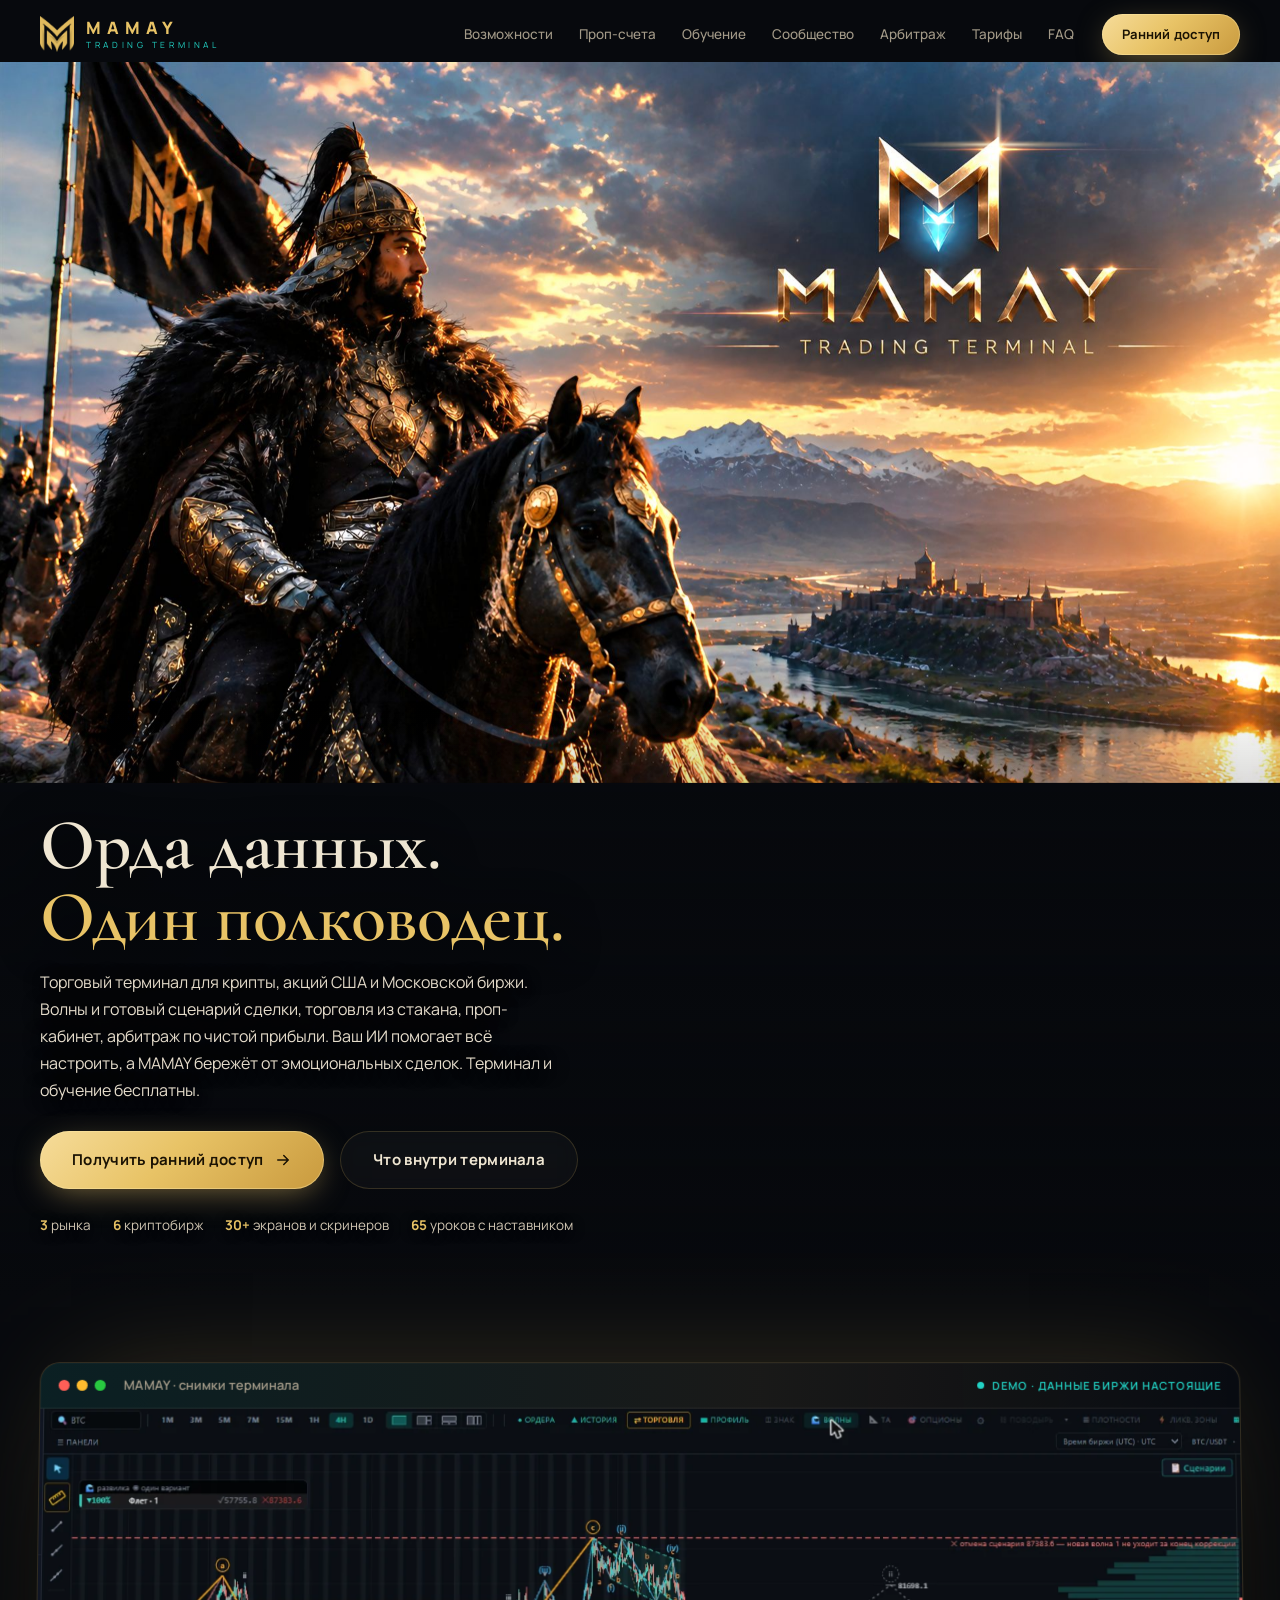
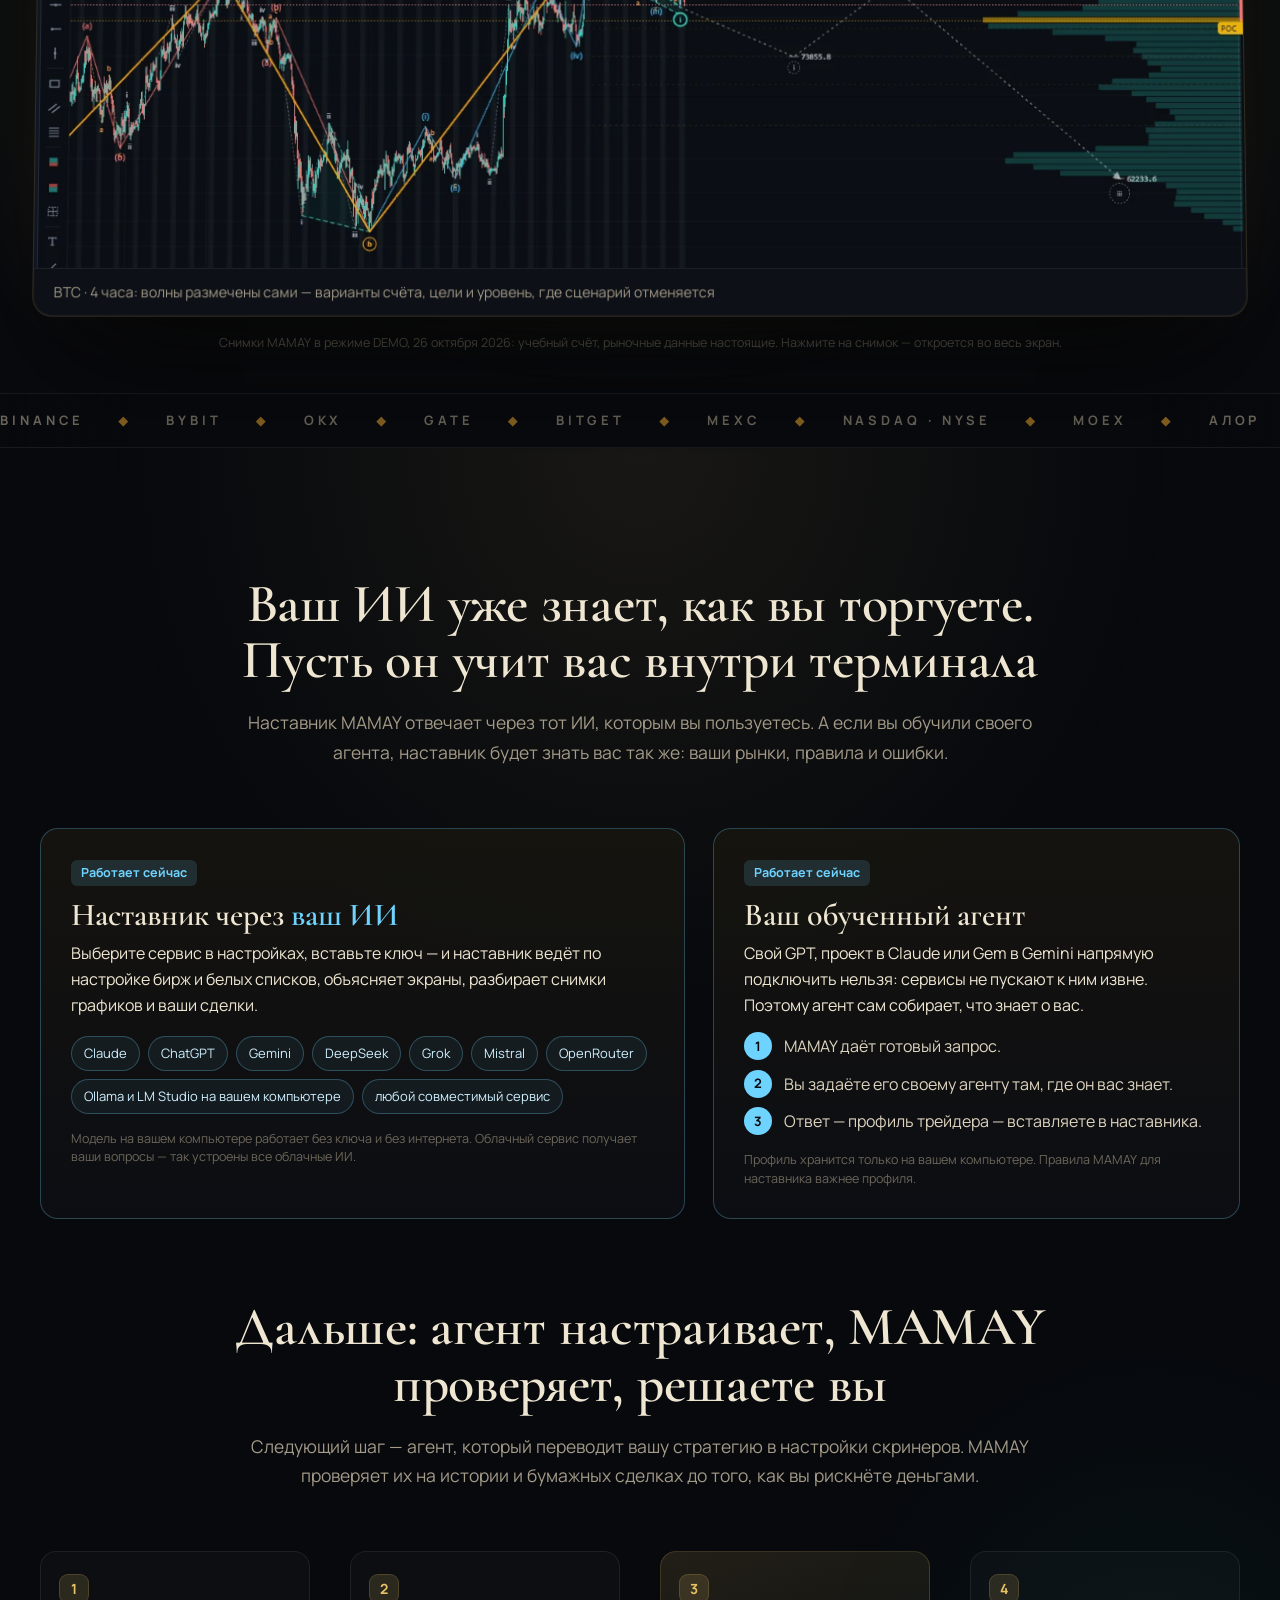
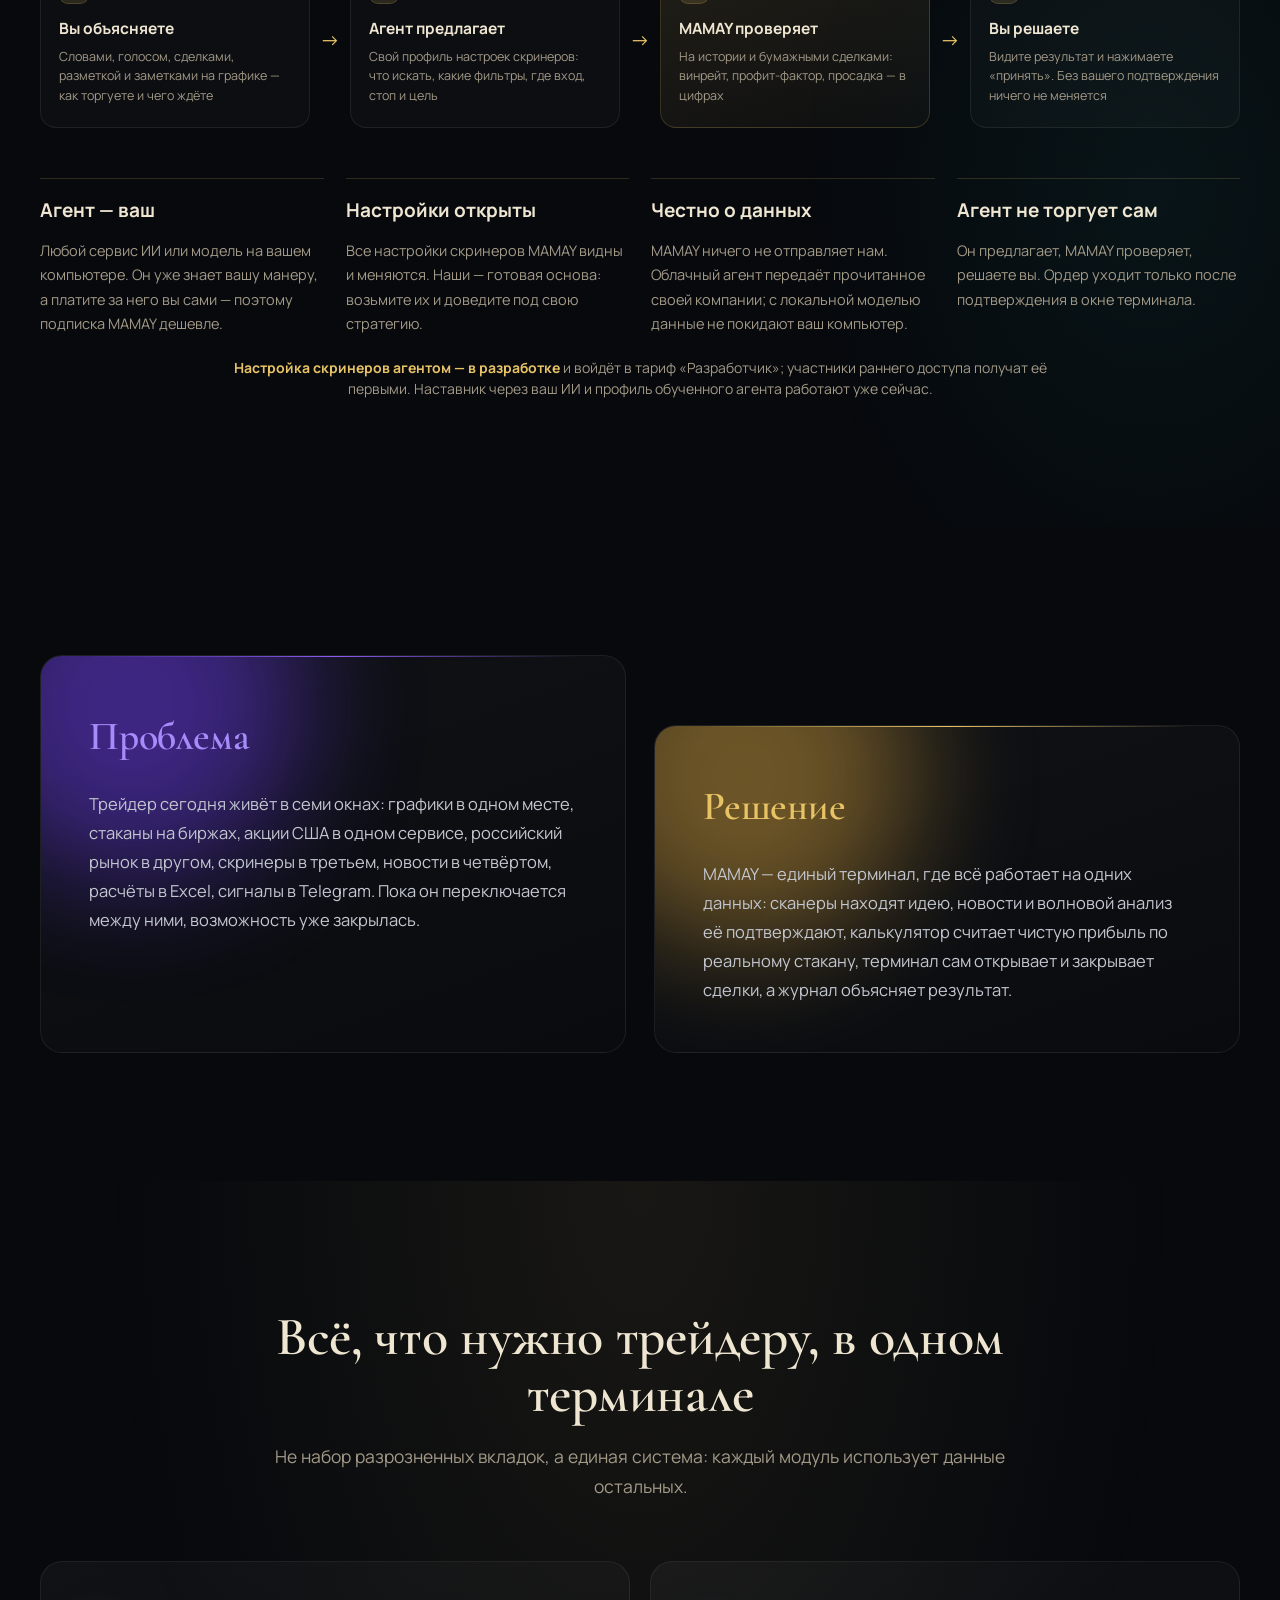
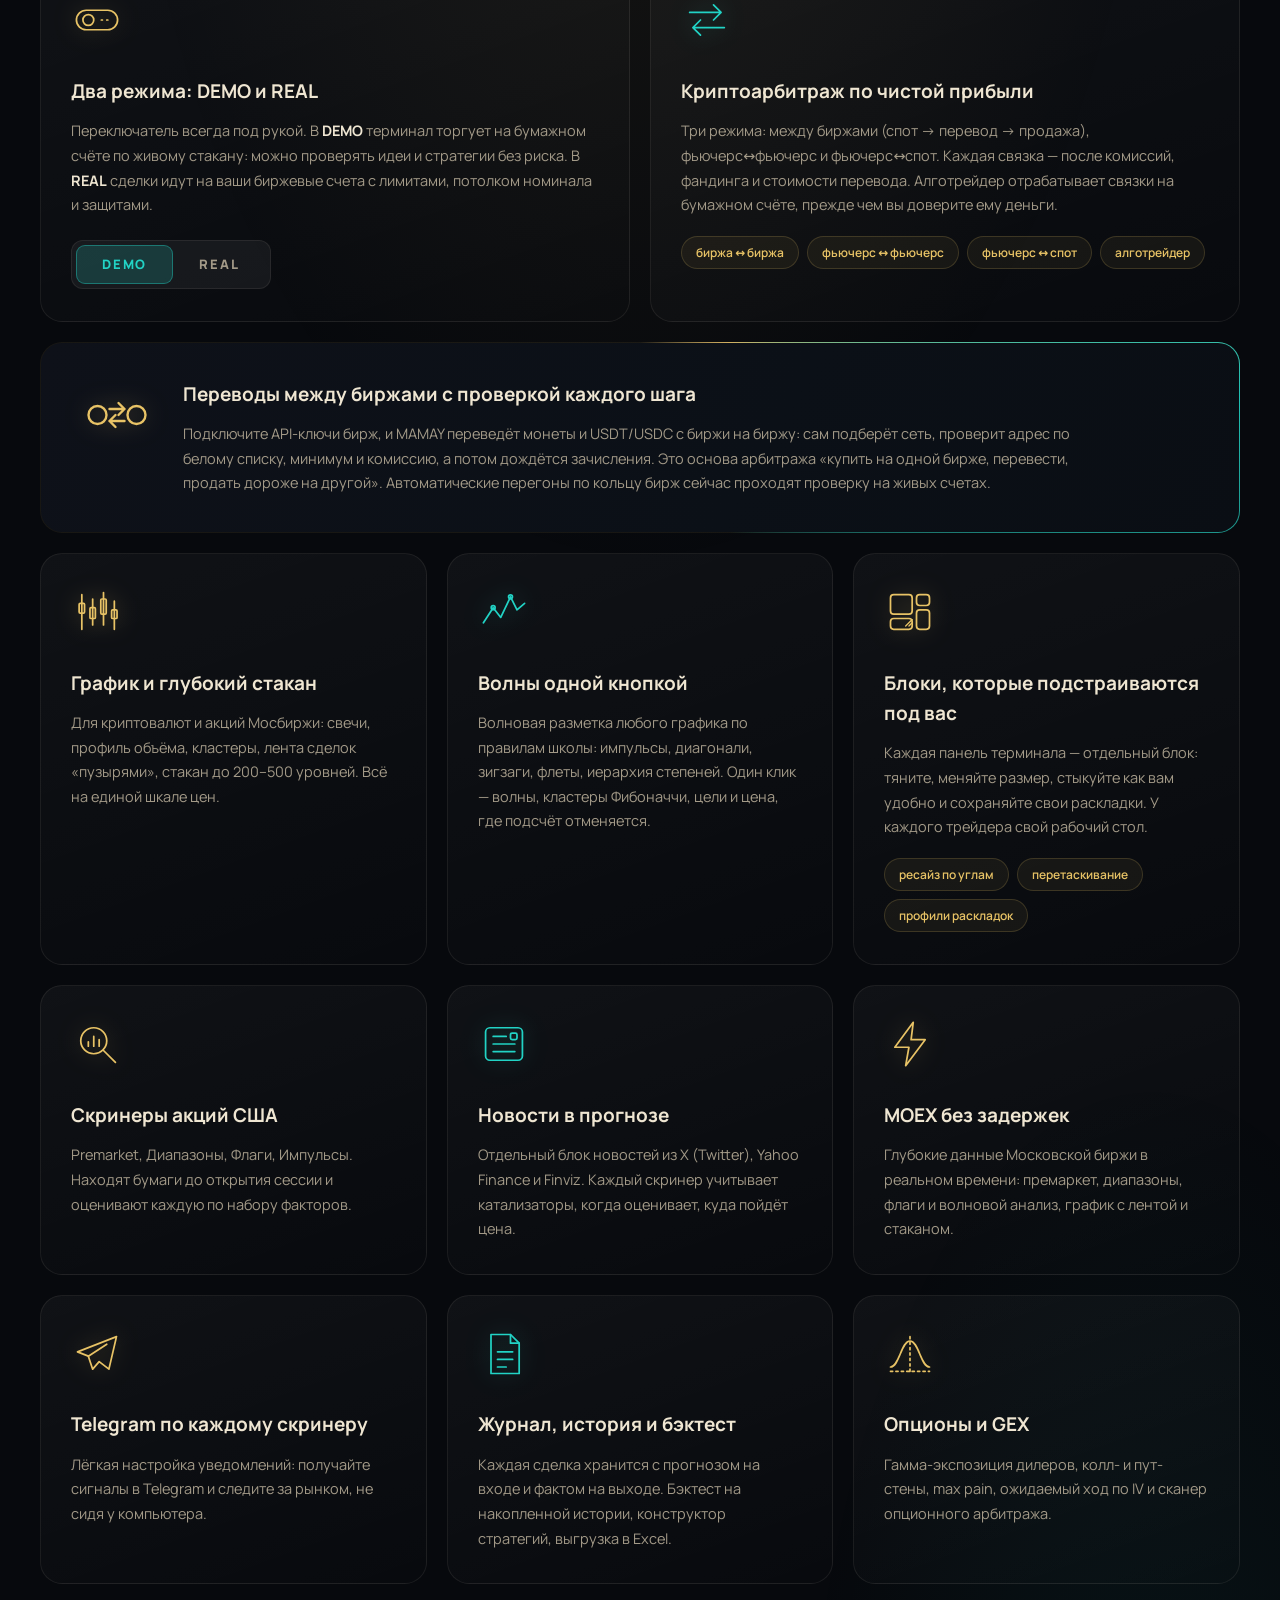
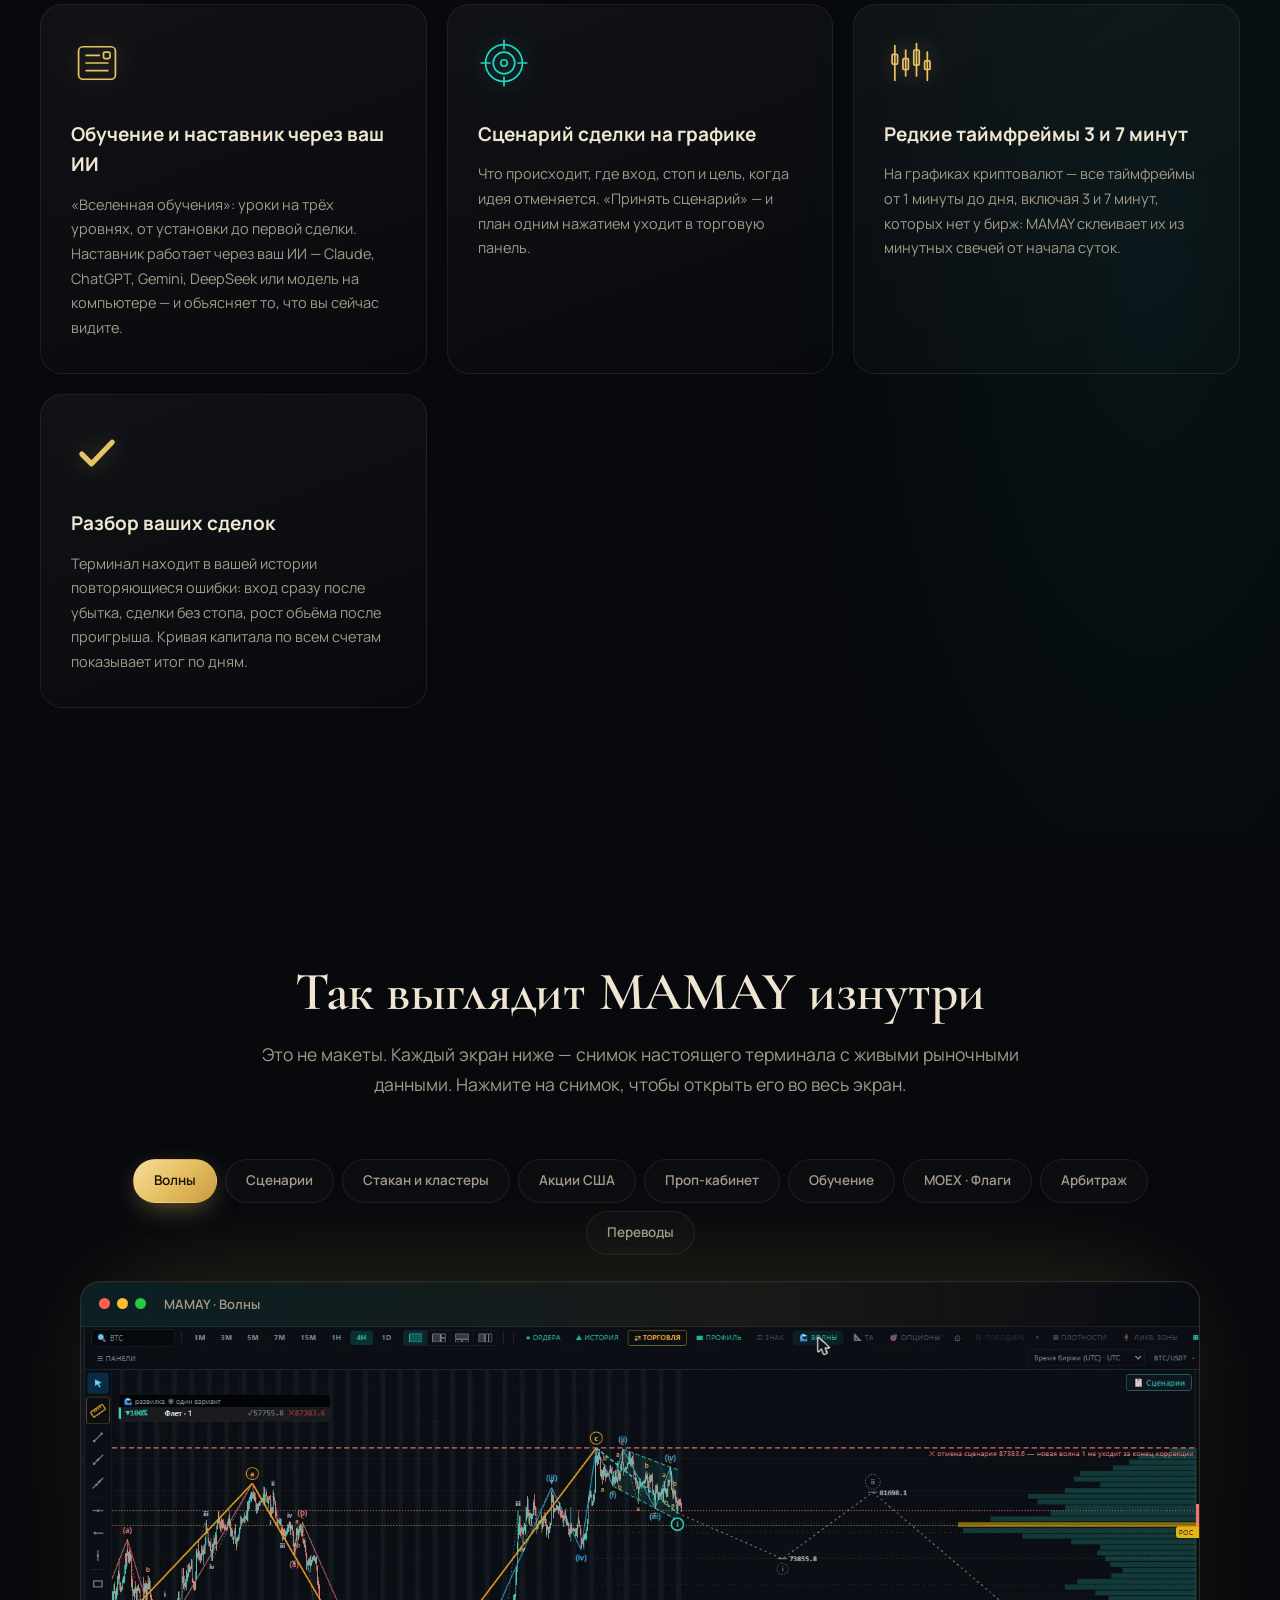
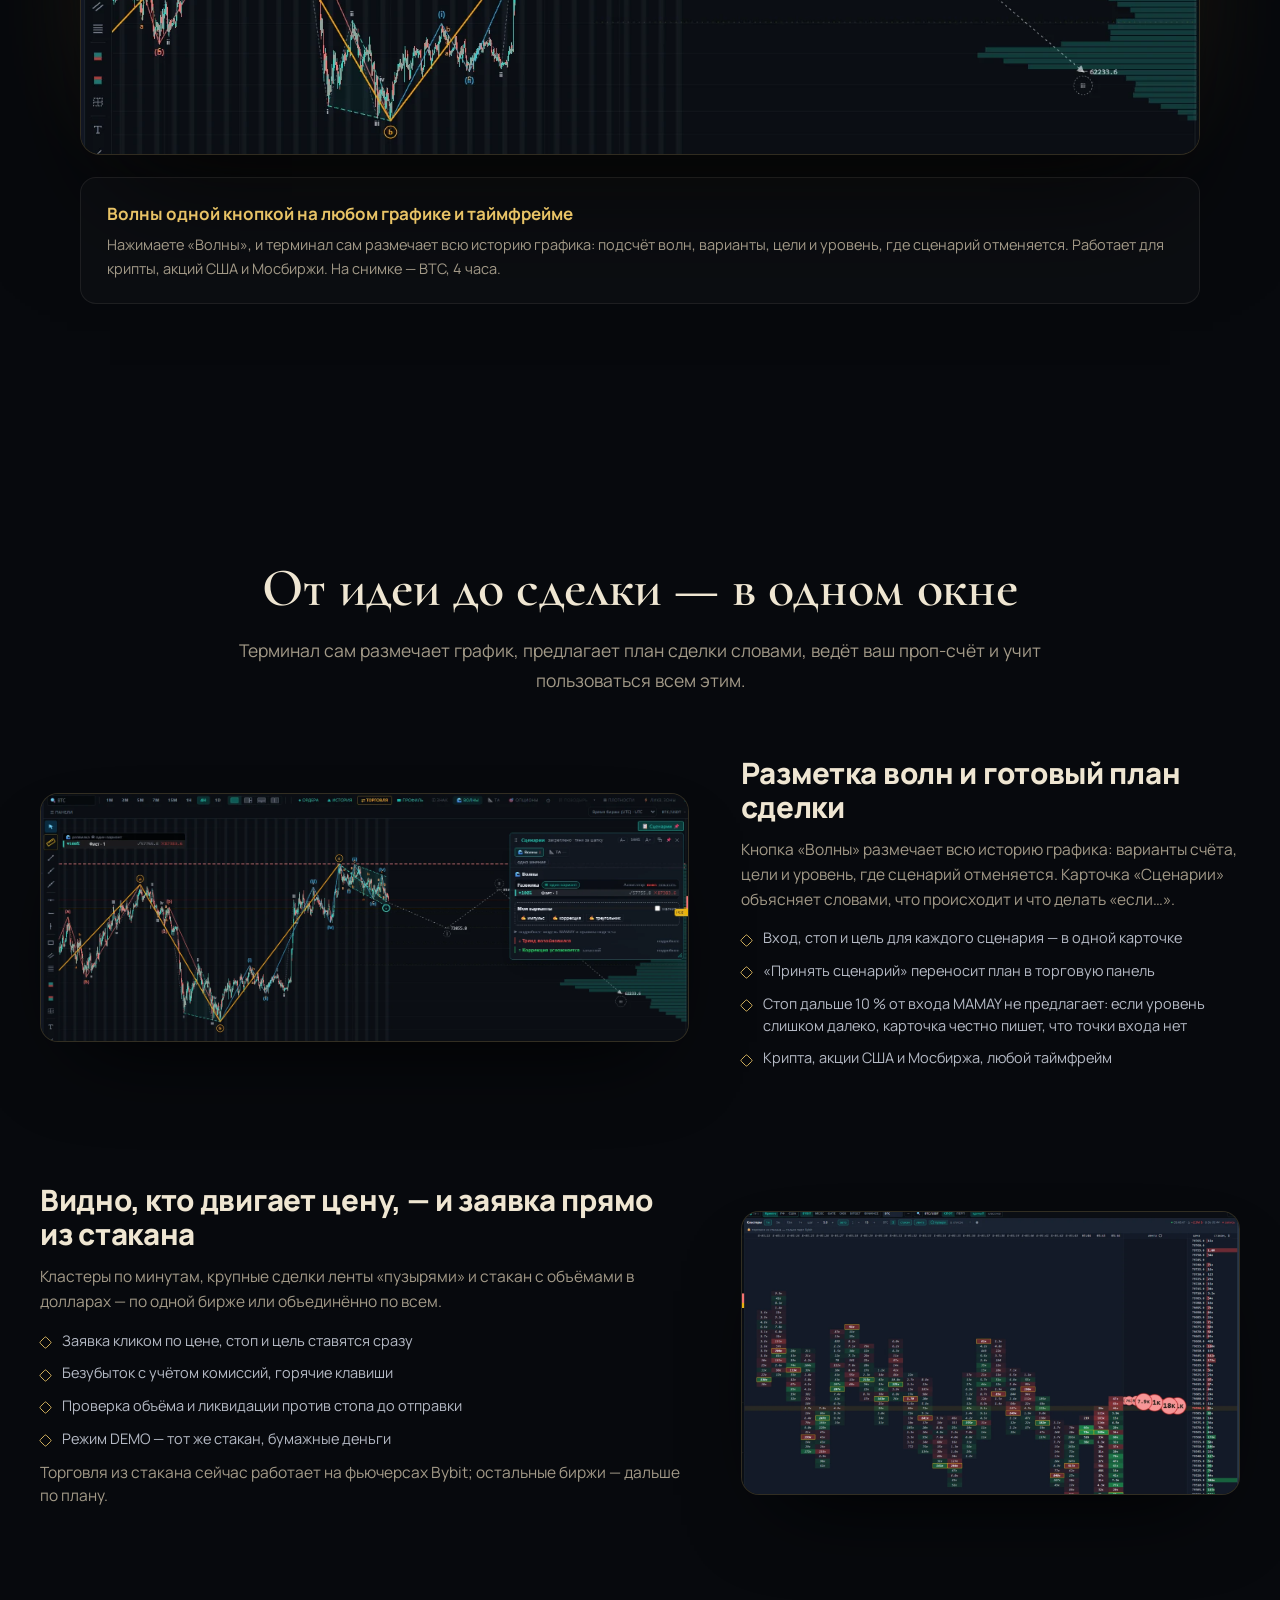
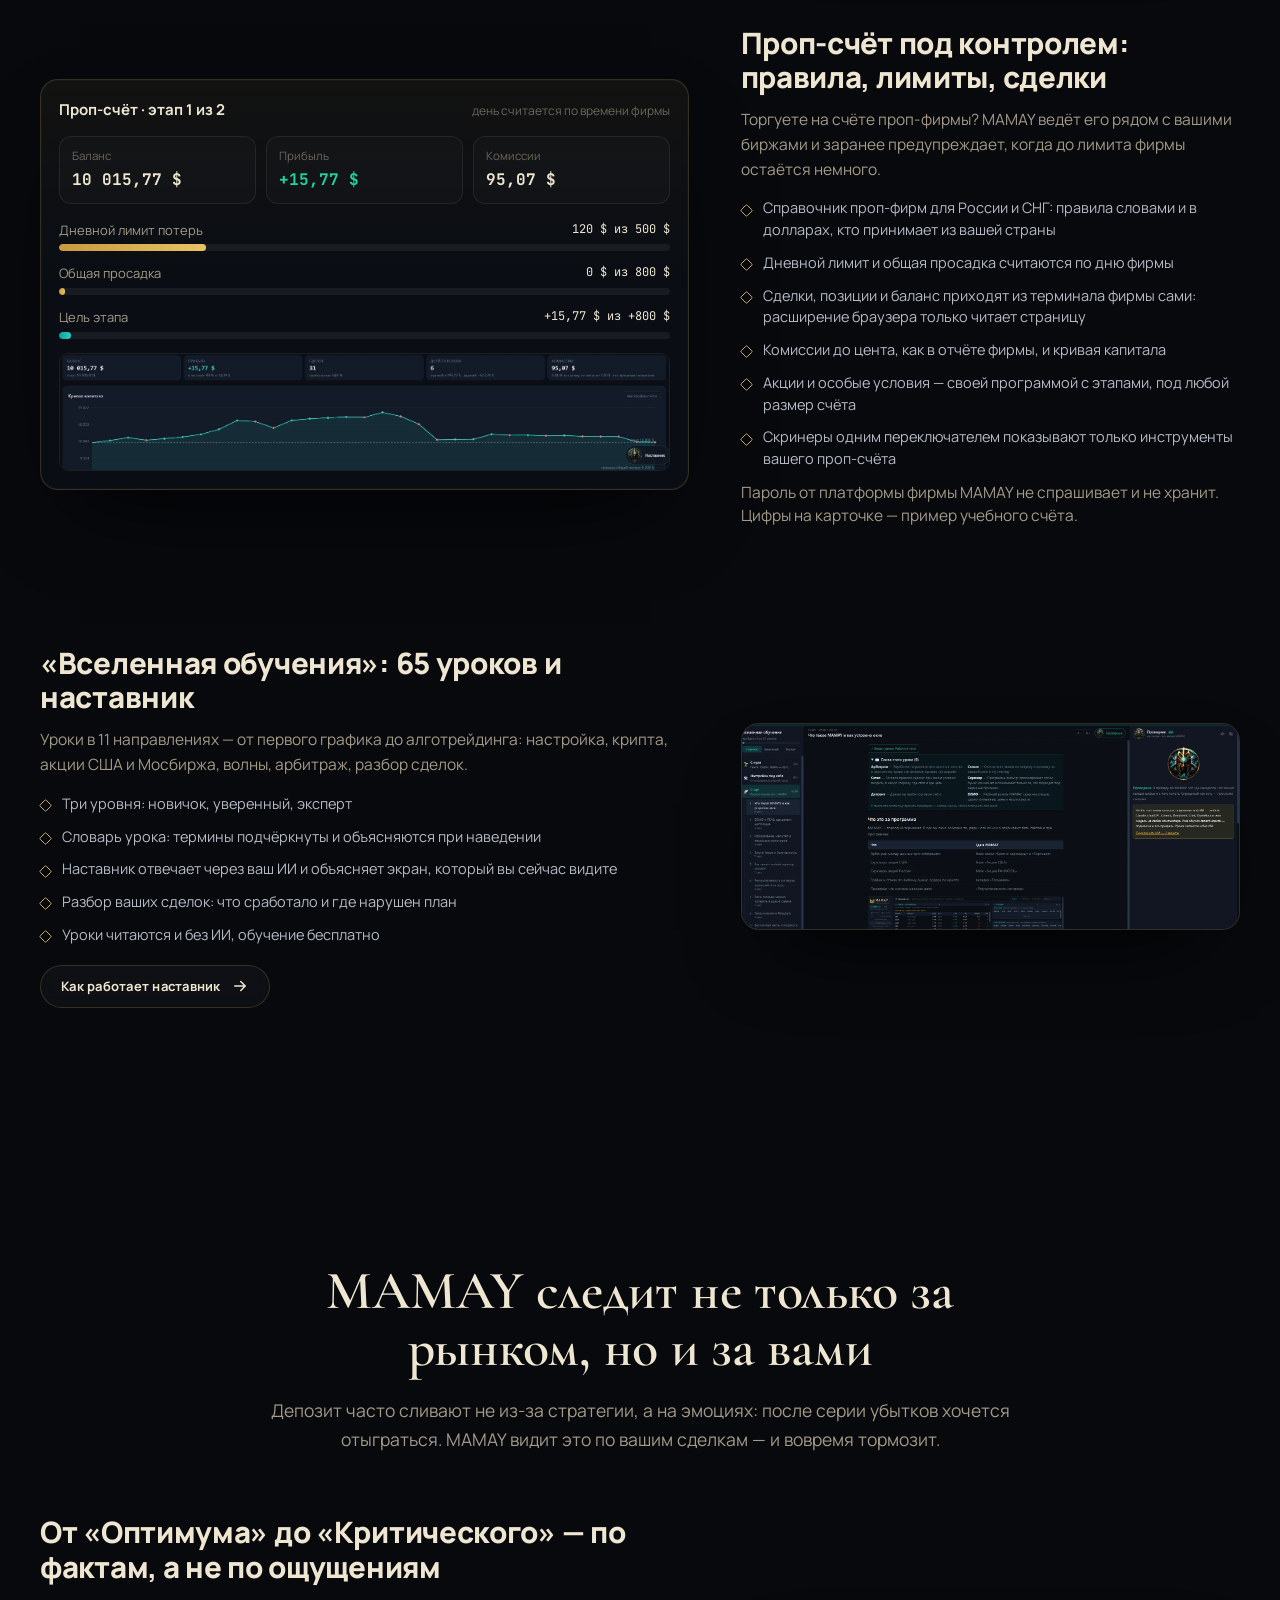
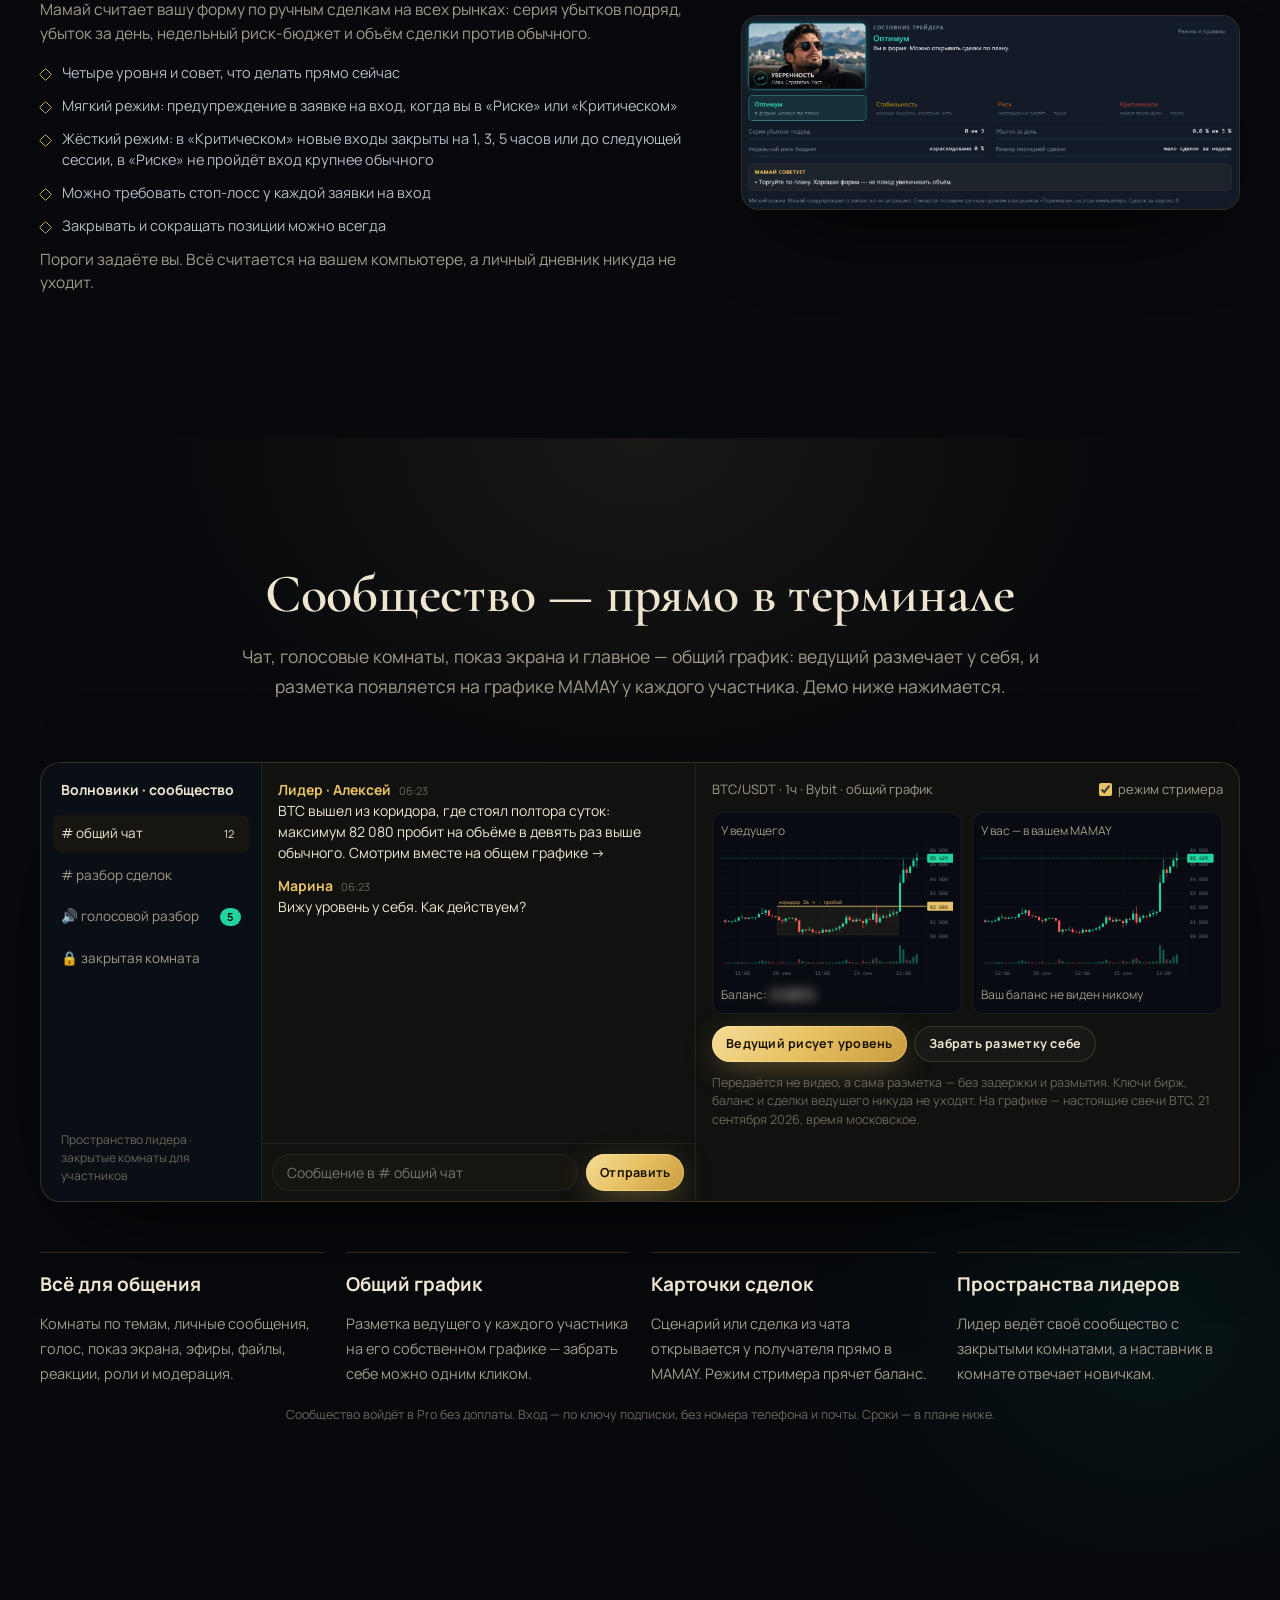
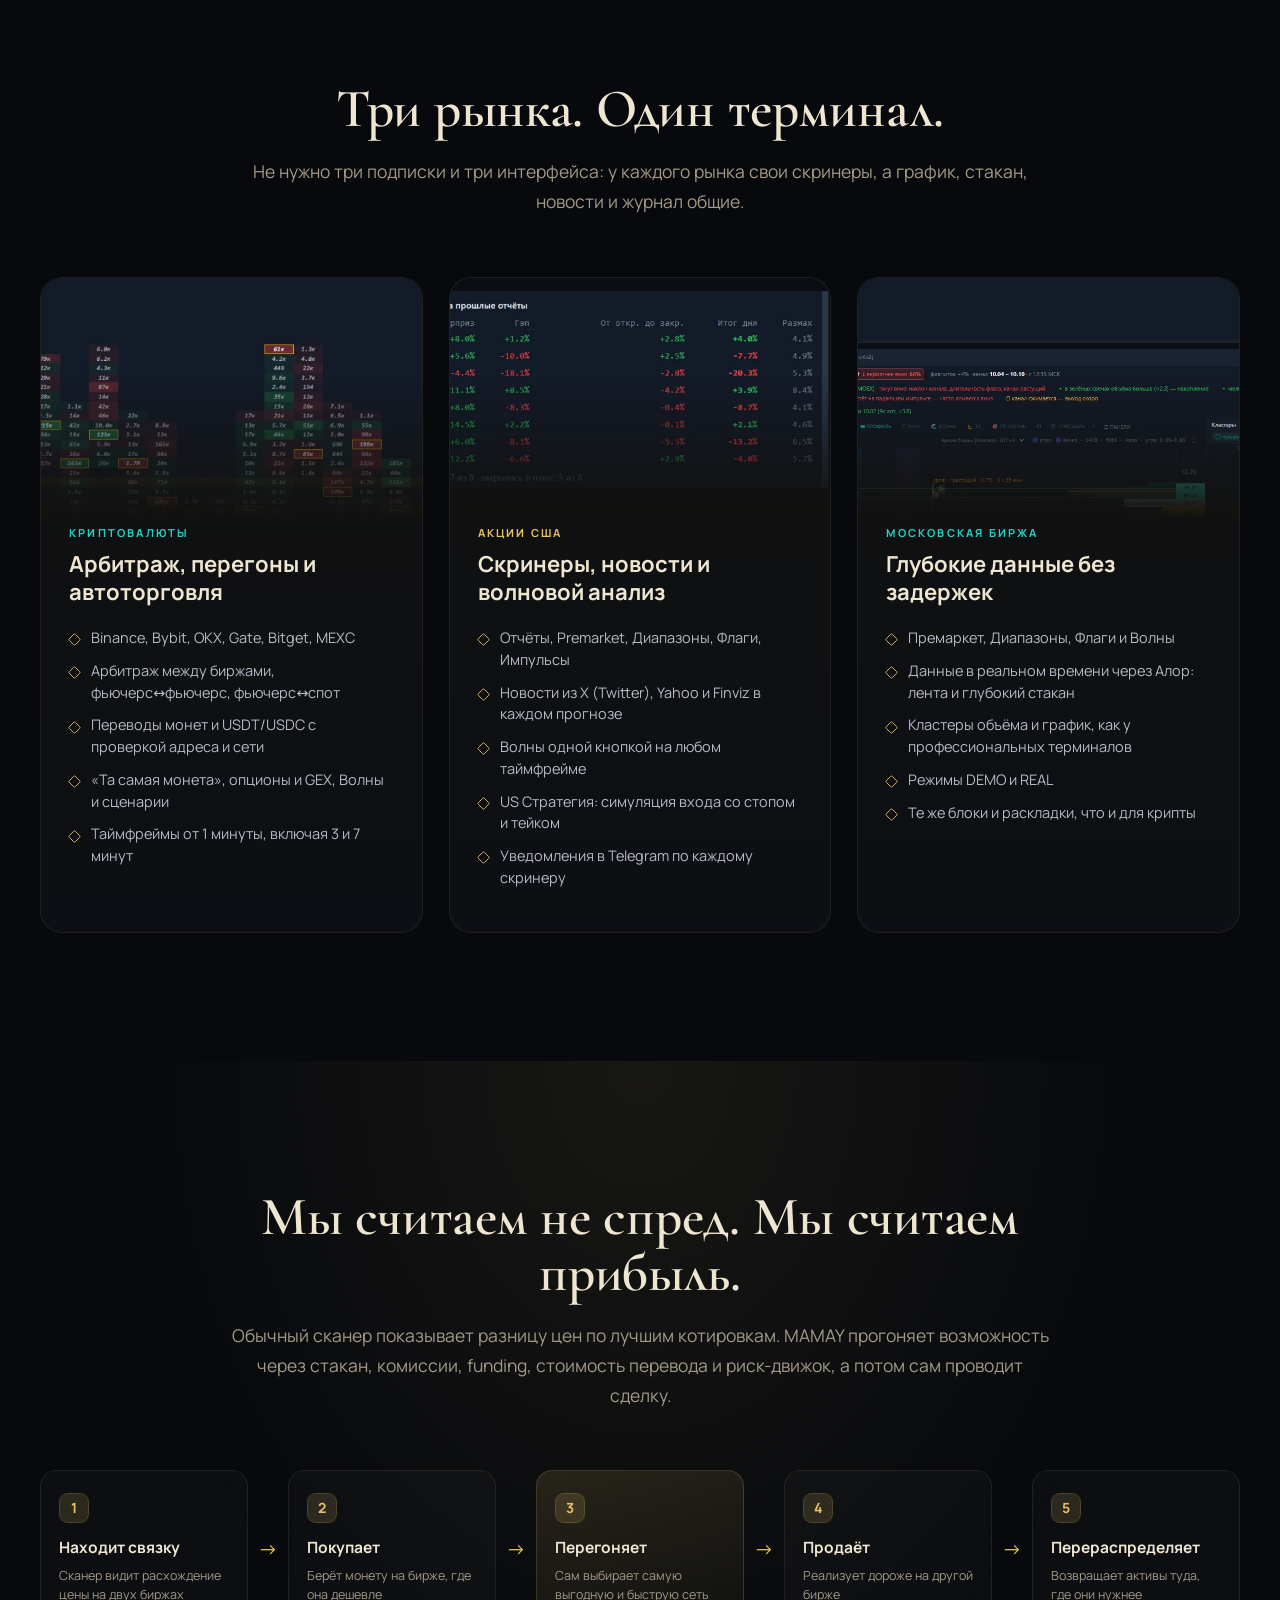
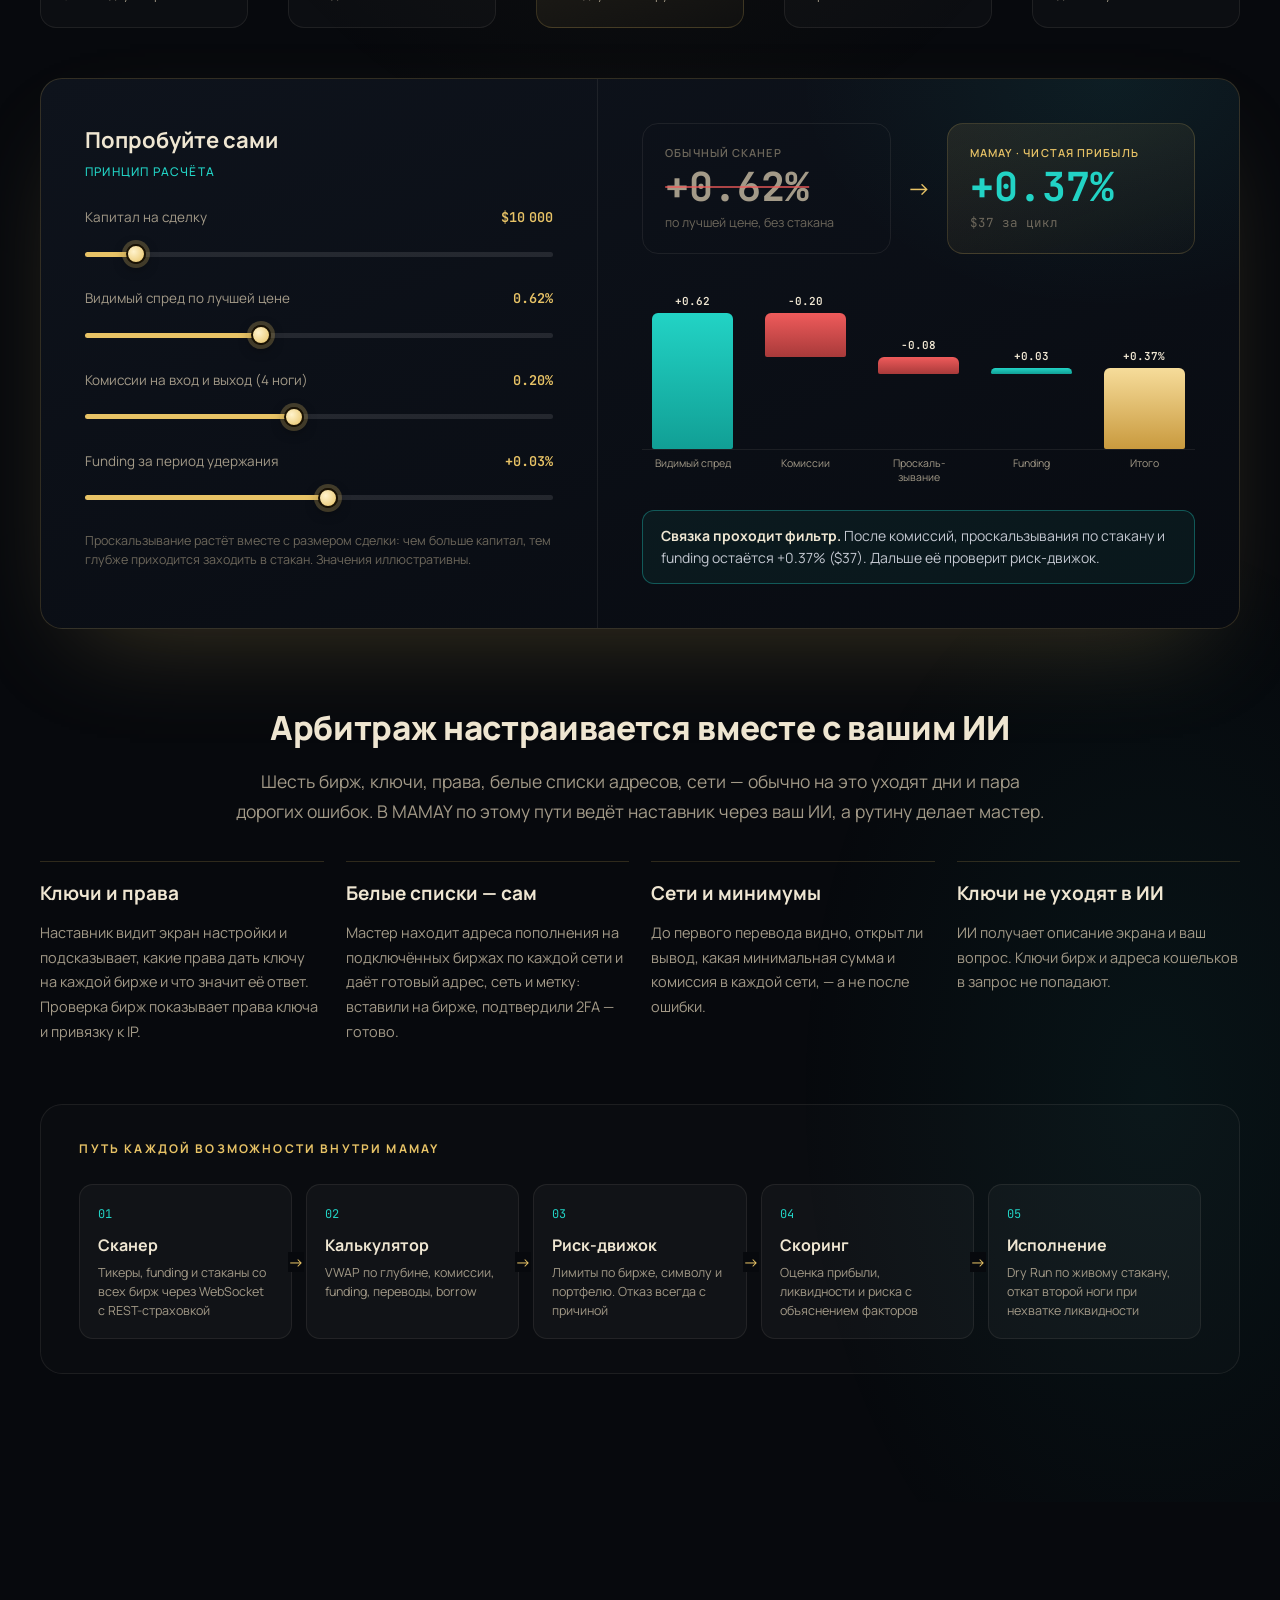
==== commit a56c672c: "Таблицы сравнения на телефоне: подсказка «Листайте таблицу вправо», затухание у края, узкий первый с" ====
--- a/site/index.html
+++ b/site/index.html
@@ -19,9 +19,9 @@
 <link rel="preconnect" href="https://fonts.googleapis.com">
 <link rel="preconnect" href="https://fonts.gstatic.com" crossorigin>
 <link href="https://fonts.googleapis.com/css2?family=Cormorant+Garamond:wght@500;600;700&family=Manrope:wght@400;500;600;700;800&family=JetBrains+Mono:wght@400;500;700&display=swap" rel="stylesheet">
-<link rel="stylesheet" href="css/style.css?v=20261026d">
-<link rel="stylesheet" href="css/fx.css?v=20261026d">
-<link rel="stylesheet" href="css/brand.css?v=20261026d">
+<link rel="stylesheet" href="css/style.css?v=20261026f">
+<link rel="stylesheet" href="css/fx.css?v=20261026f">
+<link rel="stylesheet" href="css/brand.css?v=20261026f">
 <script type="application/ld+json">
 {"@context":"https://schema.org","@type":"SoftwareApplication","name":"MAMAY Trading Terminal","applicationCategory":"FinanceApplication","operatingSystem":"Windows 10, Windows 11","inLanguage":"ru",
  "description":"Торговый терминал для криптовалют (Binance, Bybit, OKX, Gate, Bitget, MEXC), акций США и Московской биржи: волны и сценарии сделки, торговля из стакана, проп-кабинет, обучение с наставником через ваш ИИ, арбитраж по чистой прибыли.",
@@ -891,11 +891,11 @@
   </div>
 </footer>
 
-<script src="js/config.js?v=20261026d"></script>
-<script src="js/main.js?v=20261026d"></script>
-<script src="js/fx.js?v=20261026d"></script>
-<script src="js/hero3d.js?v=20261026d"></script>
-<script src="js/comm.js?v=20261026d"></script>
+<script src="js/config.js?v=20261026f"></script>
+<script src="js/main.js?v=20261026f"></script>
+<script src="js/fx.js?v=20261026f"></script>
+<script src="js/hero3d.js?v=20261026f"></script>
+<script src="js/comm.js?v=20261026f"></script>
 <script>
   // искры над баннером главного экрана (как в заставке программы); при «уменьшить движение» — без них
   (function () {
--- a/site/css/style.css
+++ b/site/css/style.css
@@ -583,3 +583,11 @@
 .arb-ai-grid{margin-top:34px;margin-bottom:60px}
 @media (max-width:1100px){.arb-ai-grid{grid-template-columns:repeat(2,1fr)}}
 @media (max-width:720px){.arb-ai-grid{grid-template-columns:1fr}}
+/* широкая таблица на телефоне: подсказка и затухание справа, пока есть что листать */
+.scroll-hint{display:flex;align-items:center;justify-content:flex-end;gap:6px;margin:0 0 10px;font-size:13px;font-weight:600;color:var(--gold);transition:opacity .3s}
+.scroll-hint[hidden]{display:none}.scroll-hint.done{opacity:.35}
+.scroll-hint span{display:inline-block;animation:nudge 1.4s ease-in-out infinite}
+@keyframes nudge{0%,100%{transform:none}50%{transform:translateX(6px)}}
+.cmp-wrap.more{-webkit-mask-image:linear-gradient(90deg,#000 calc(100% - 32px),transparent);mask-image:linear-gradient(90deg,#000 calc(100% - 32px),transparent)}
+@media (prefers-reduced-motion:reduce){.scroll-hint span{animation:none}}
+@media (max-width:720px){.cmp-tbl th:first-child,.cmp-tbl td:first-child{width:150px;min-width:150px}.cmp-tbl{min-width:620px}}
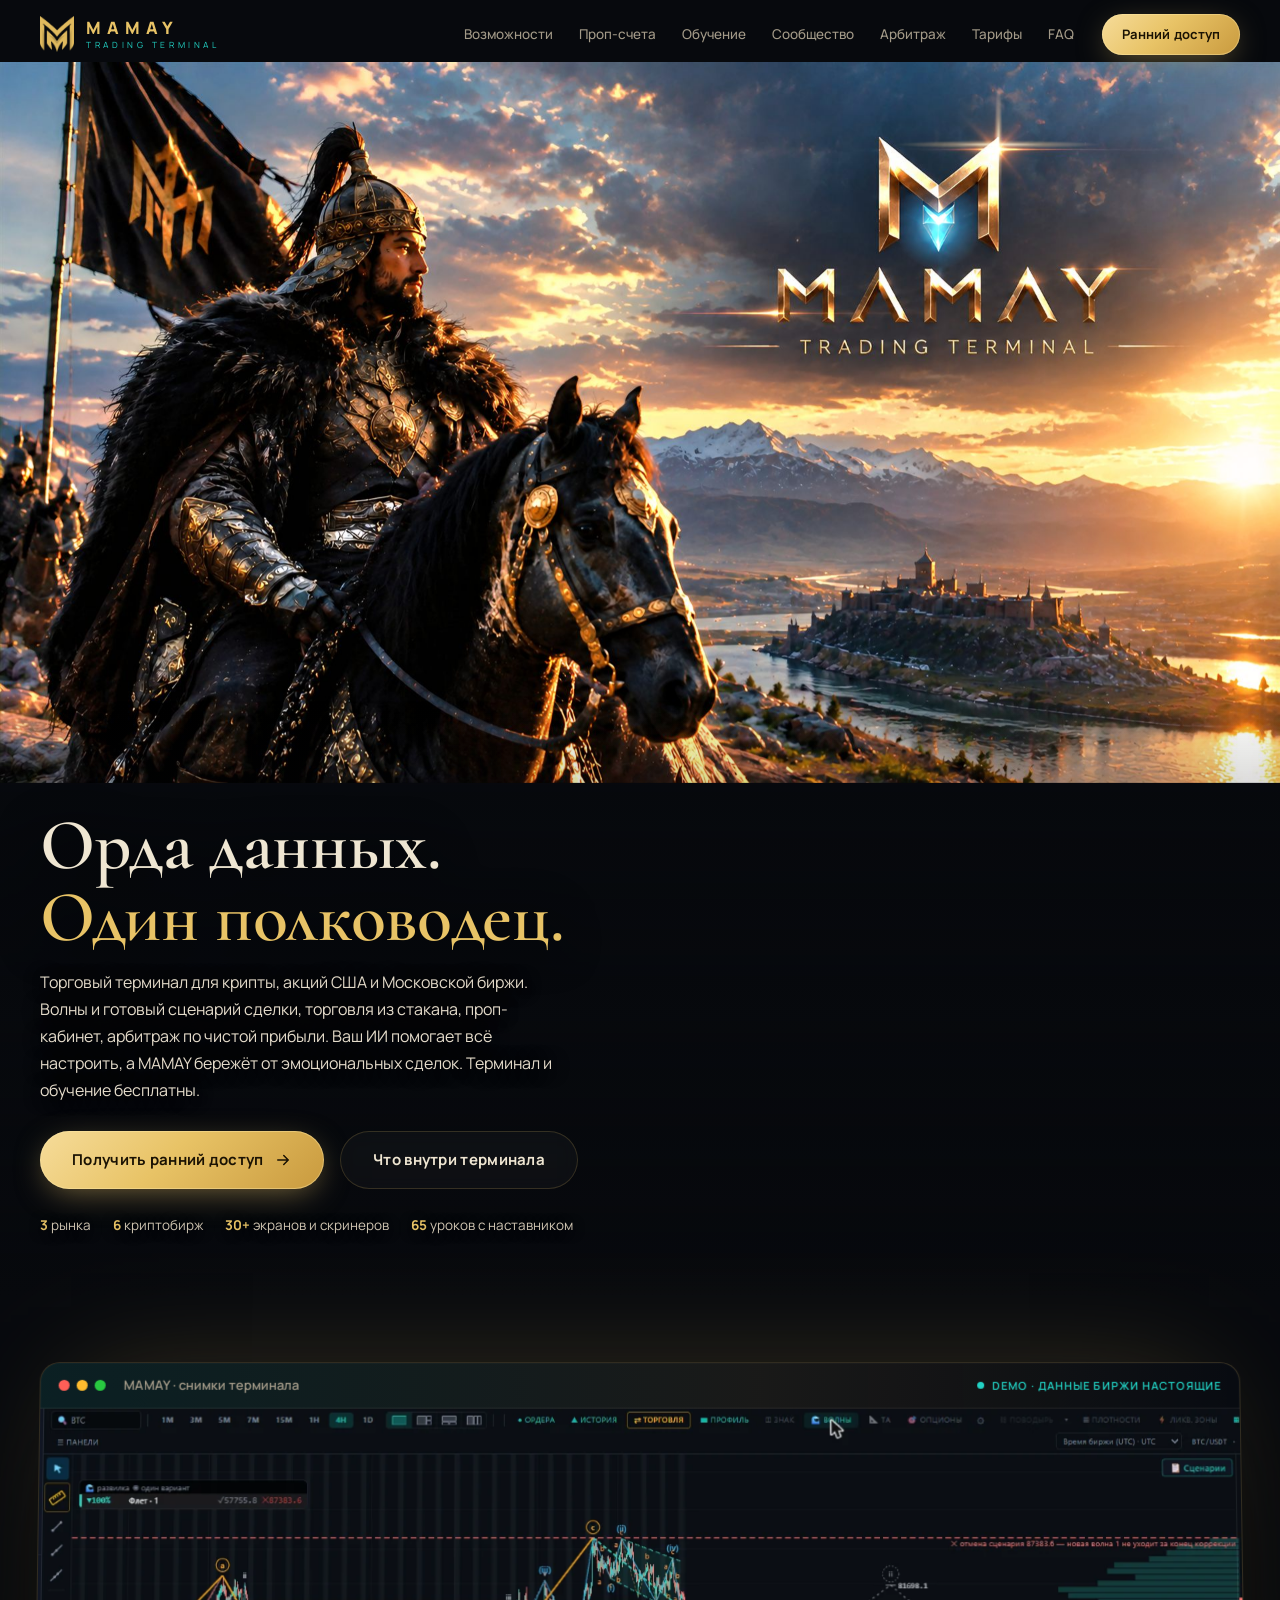
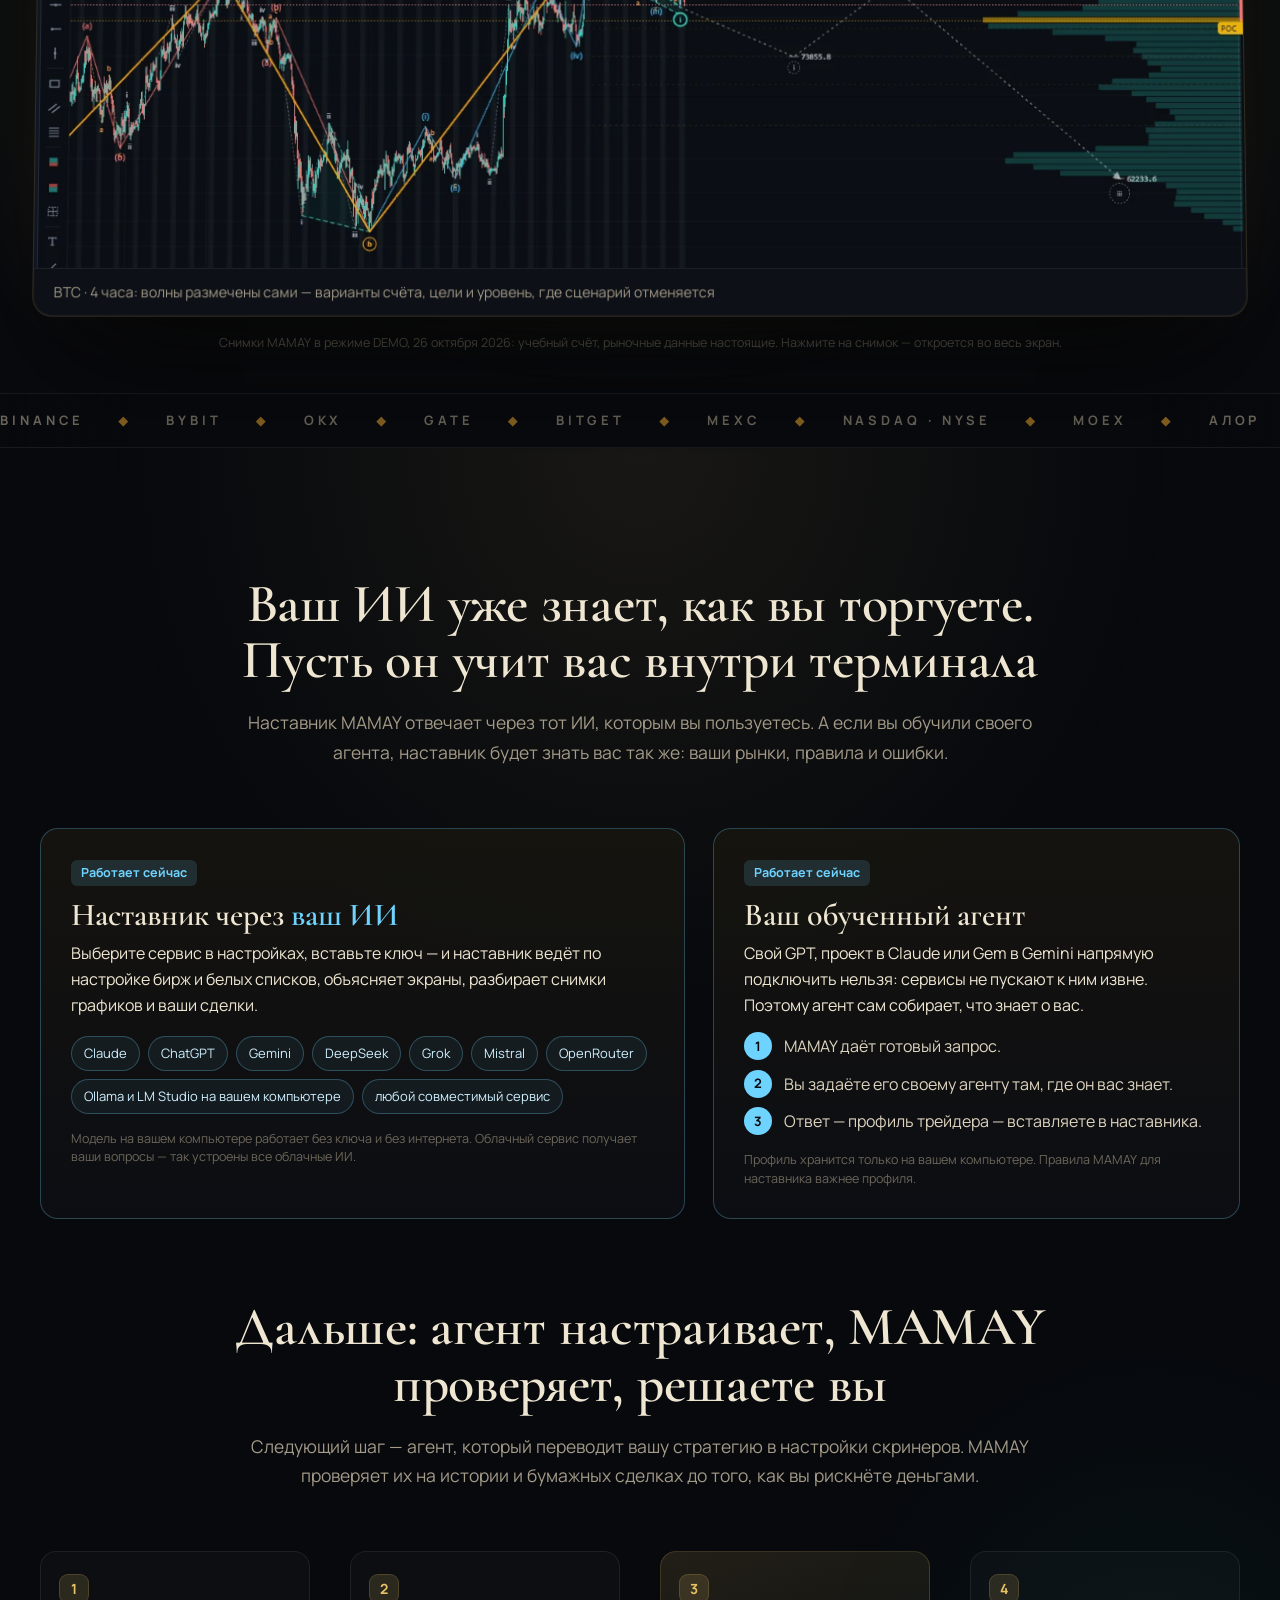
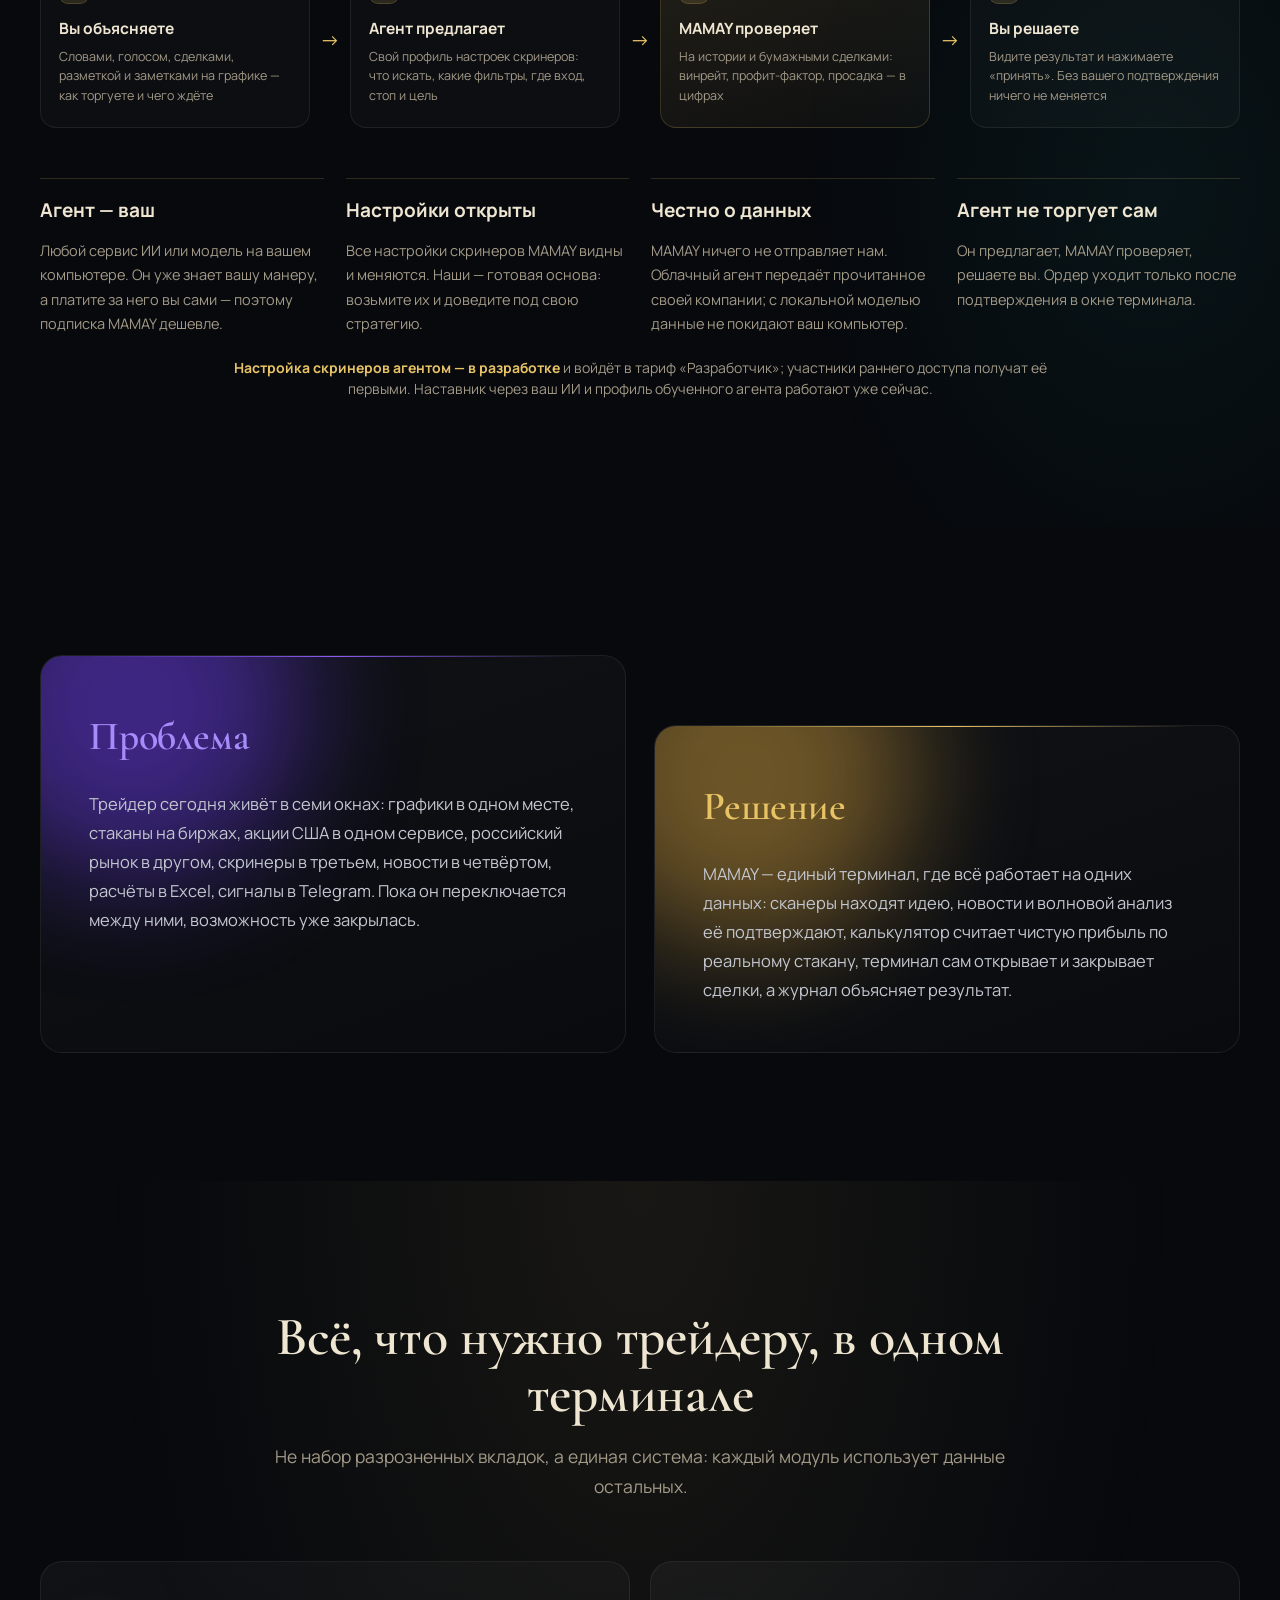
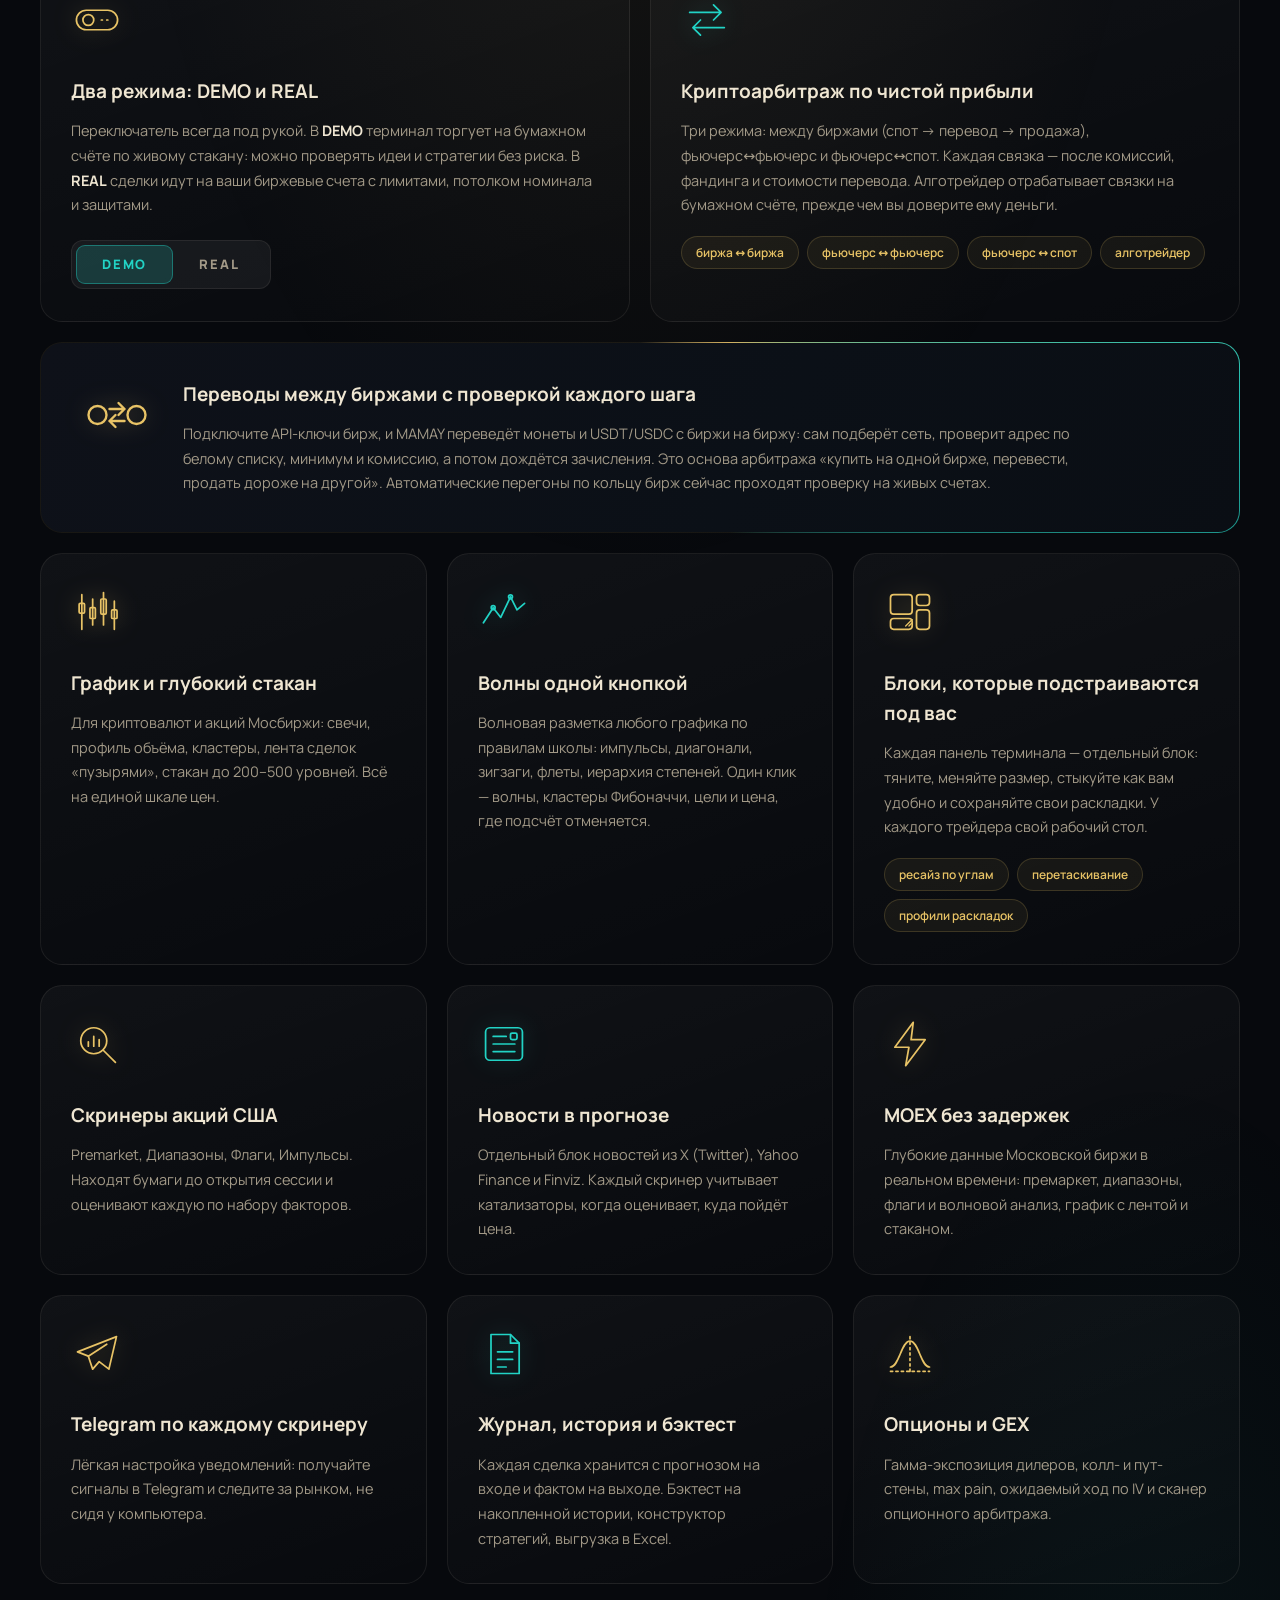
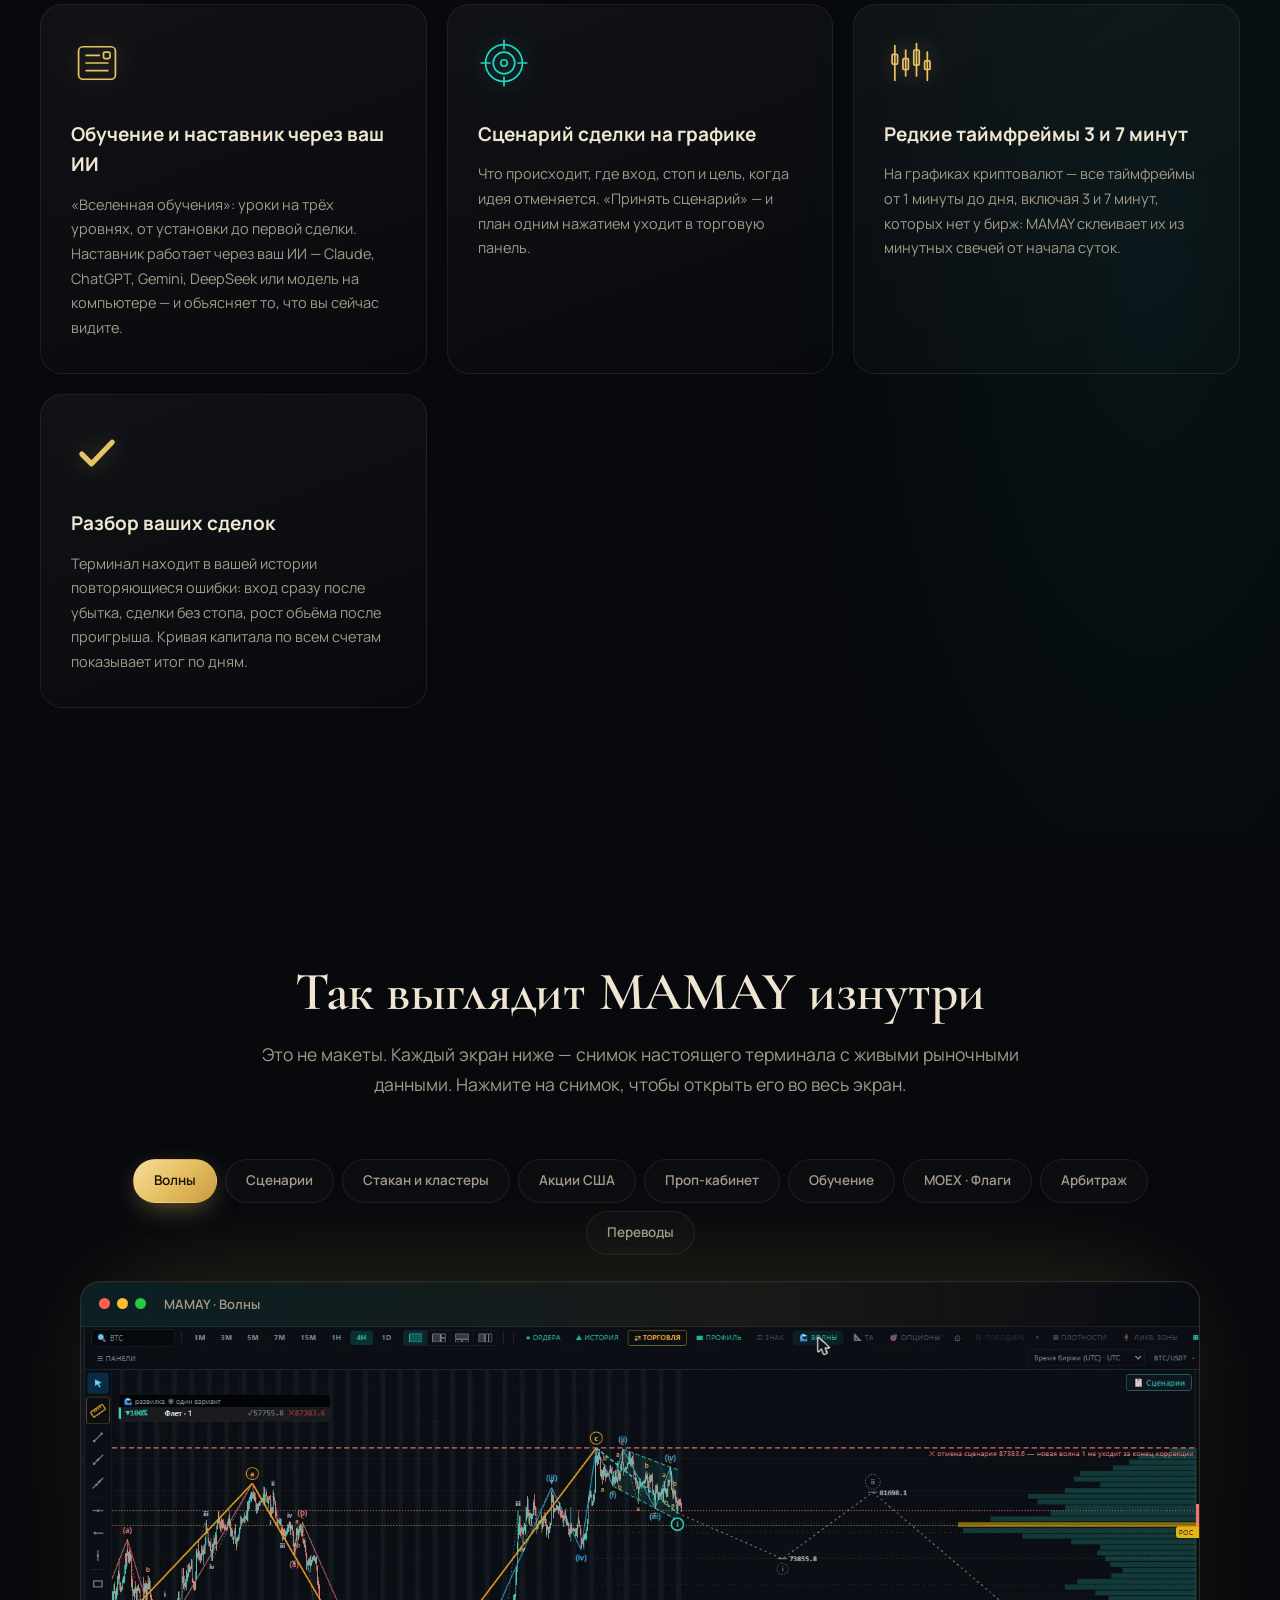
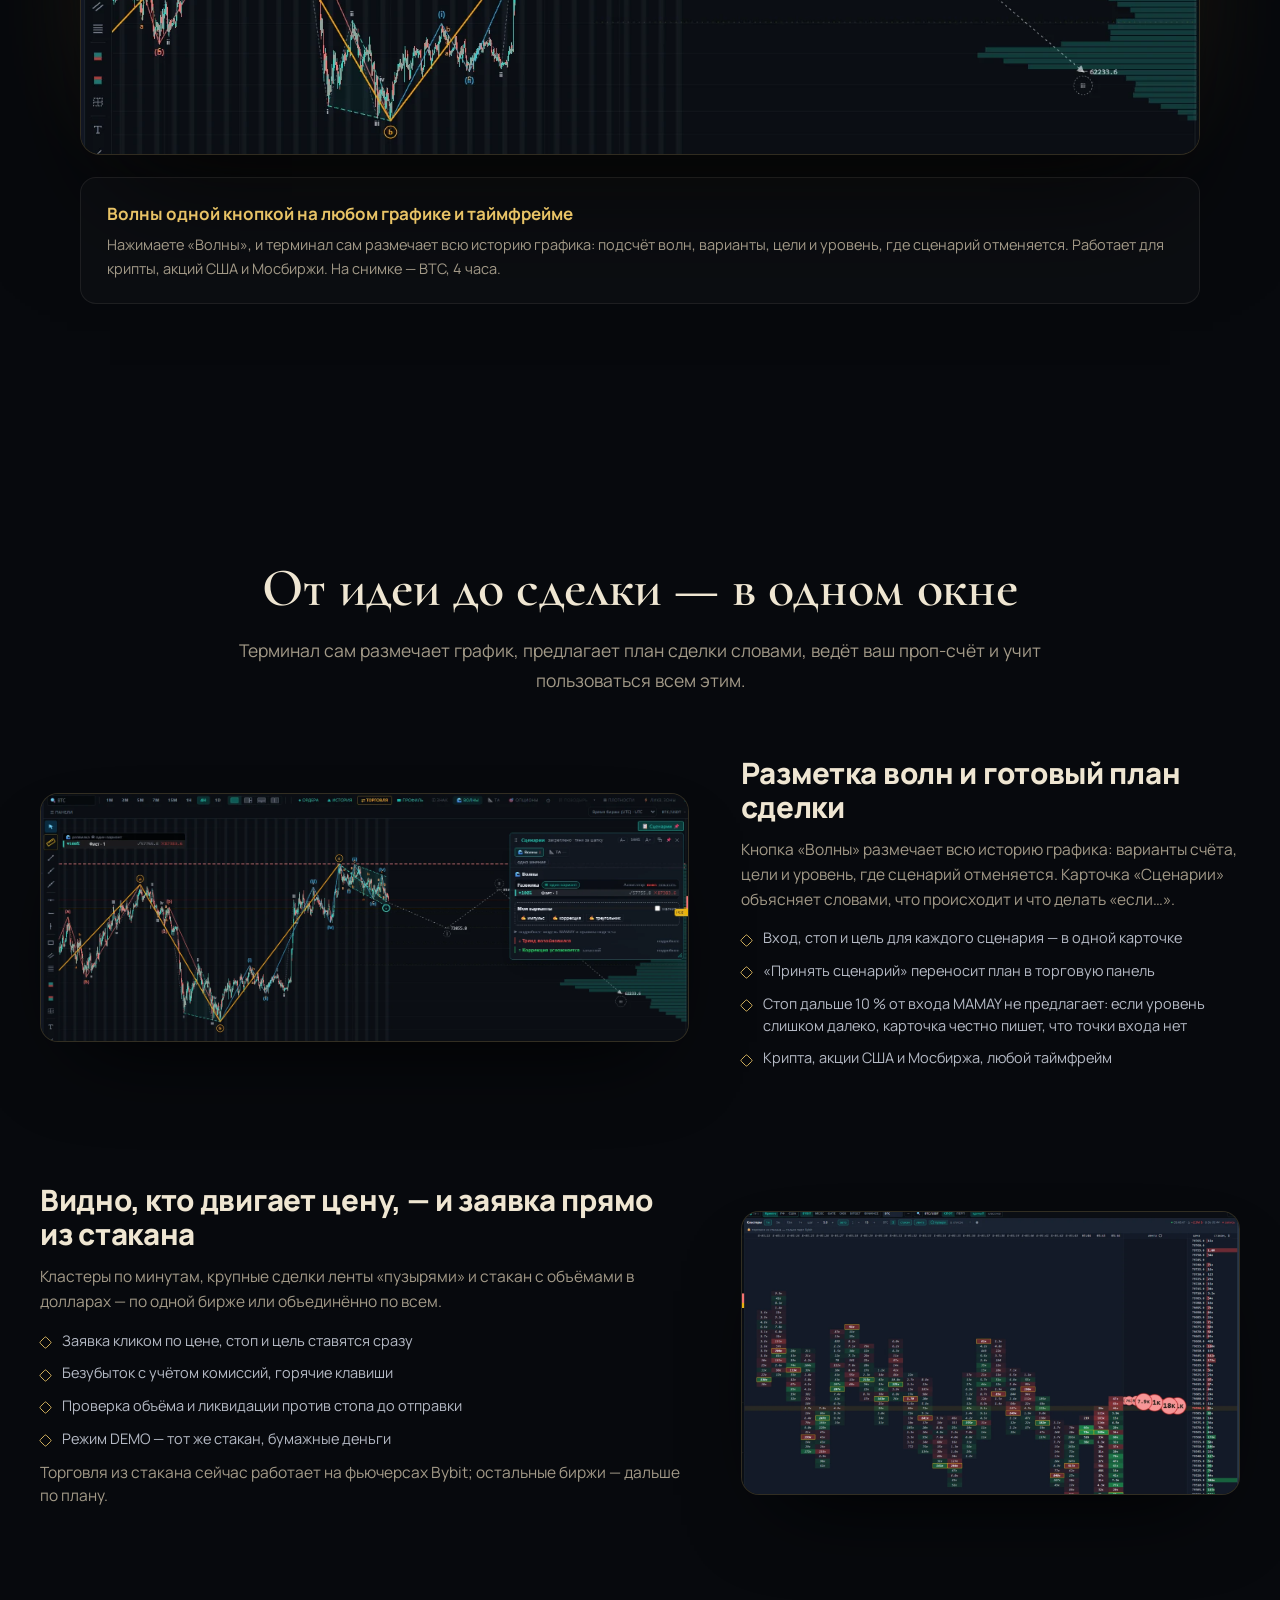
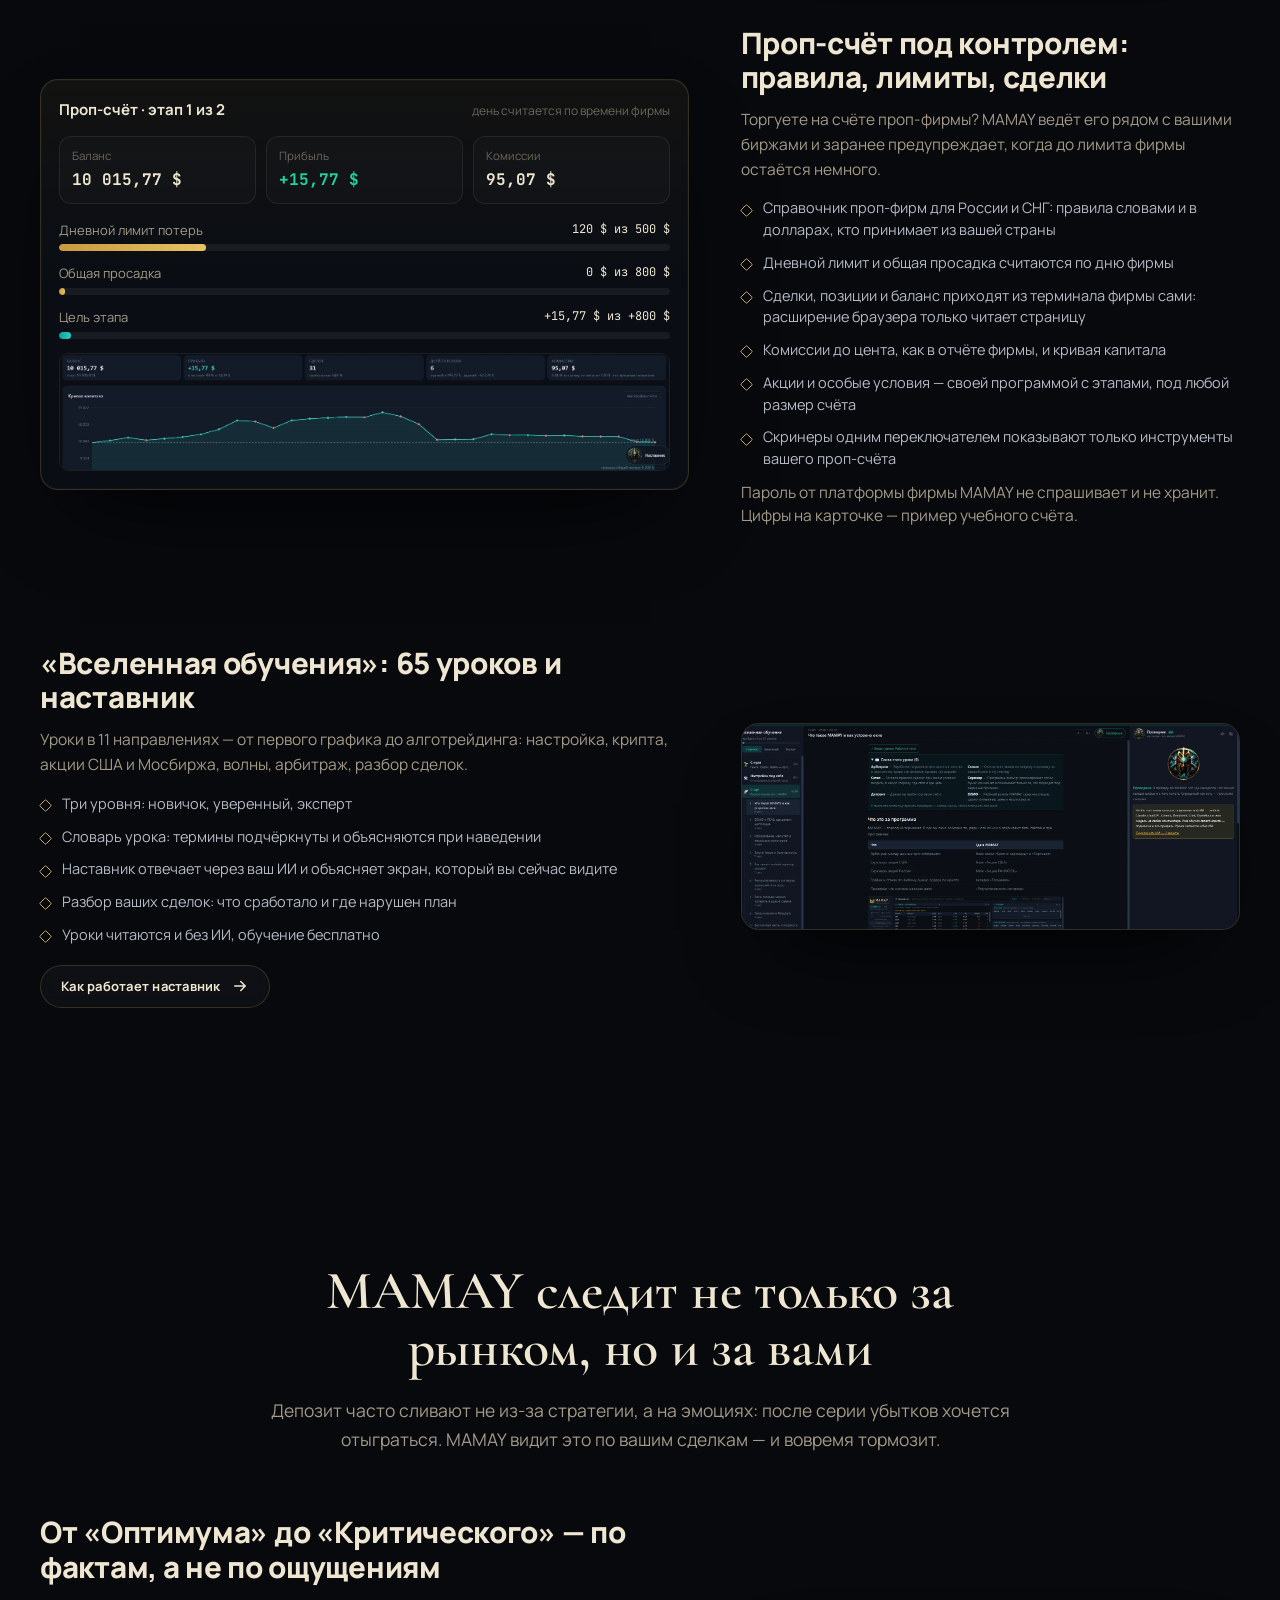
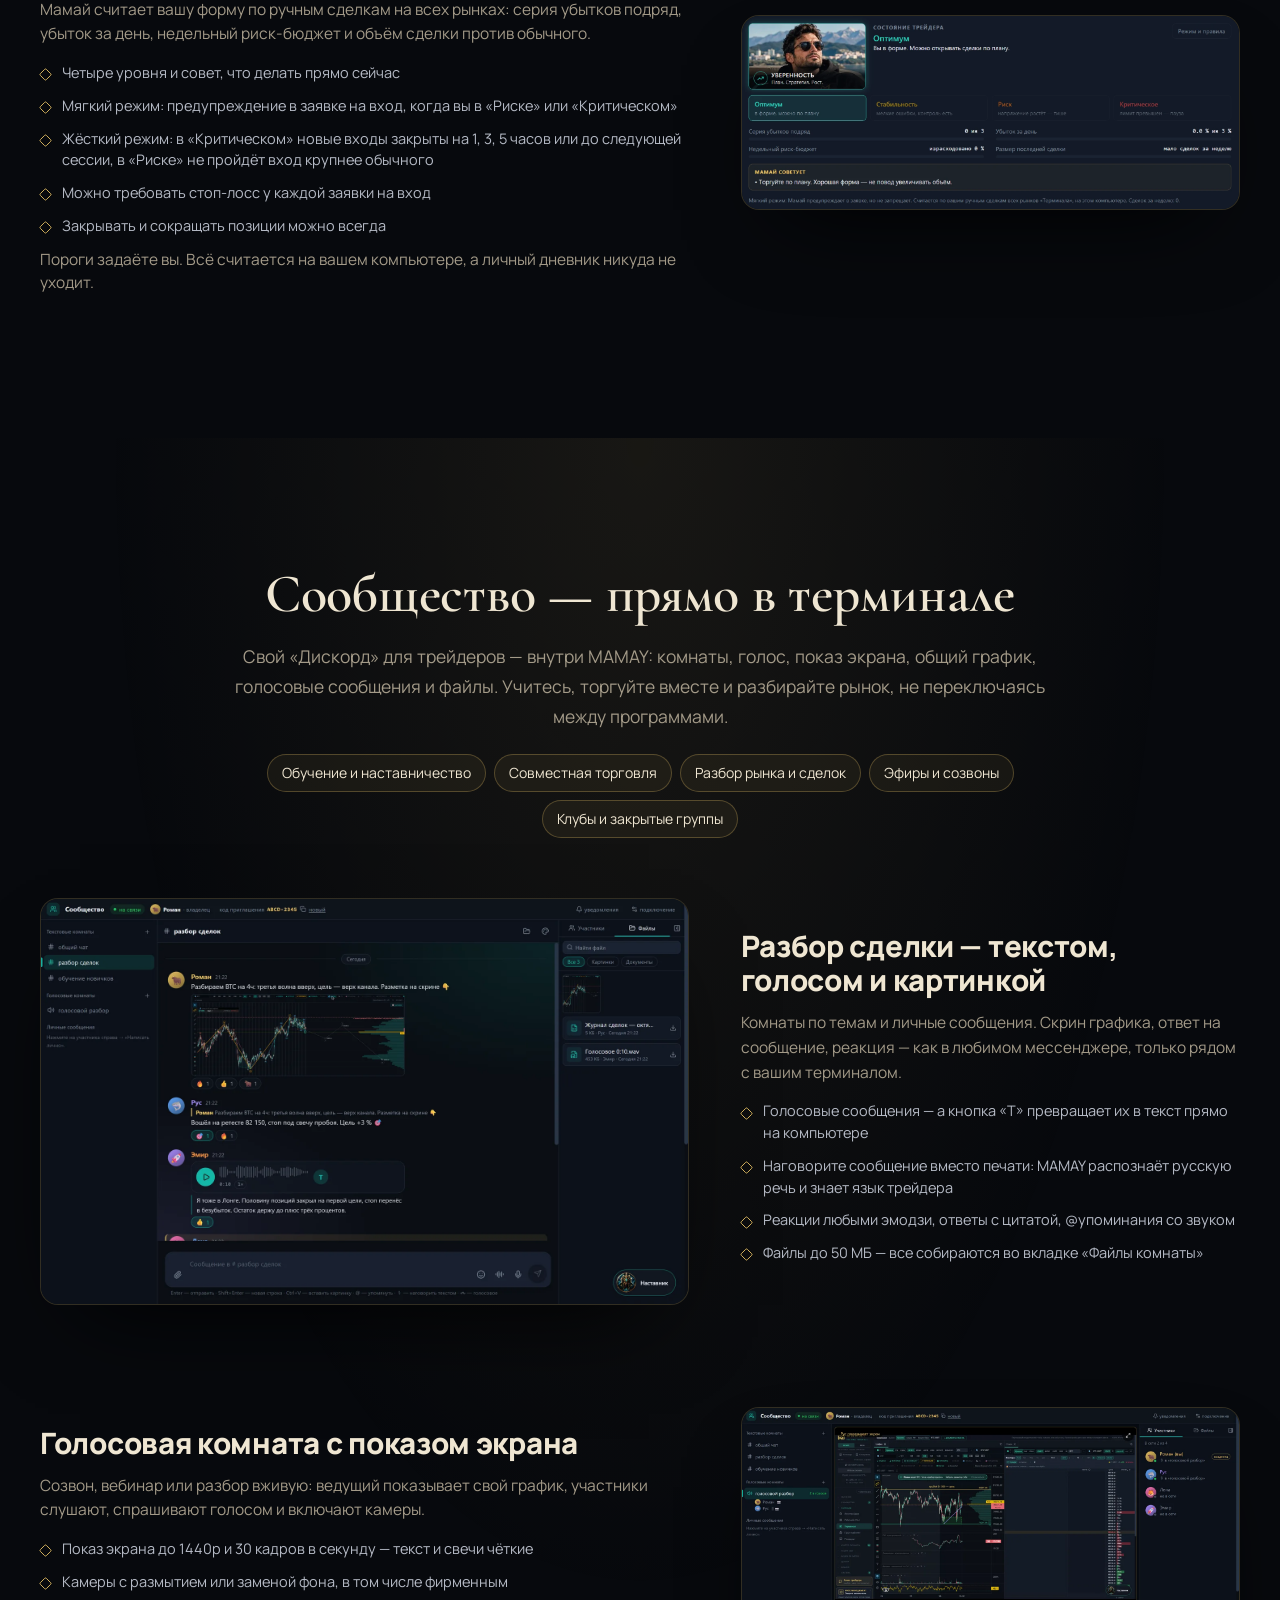
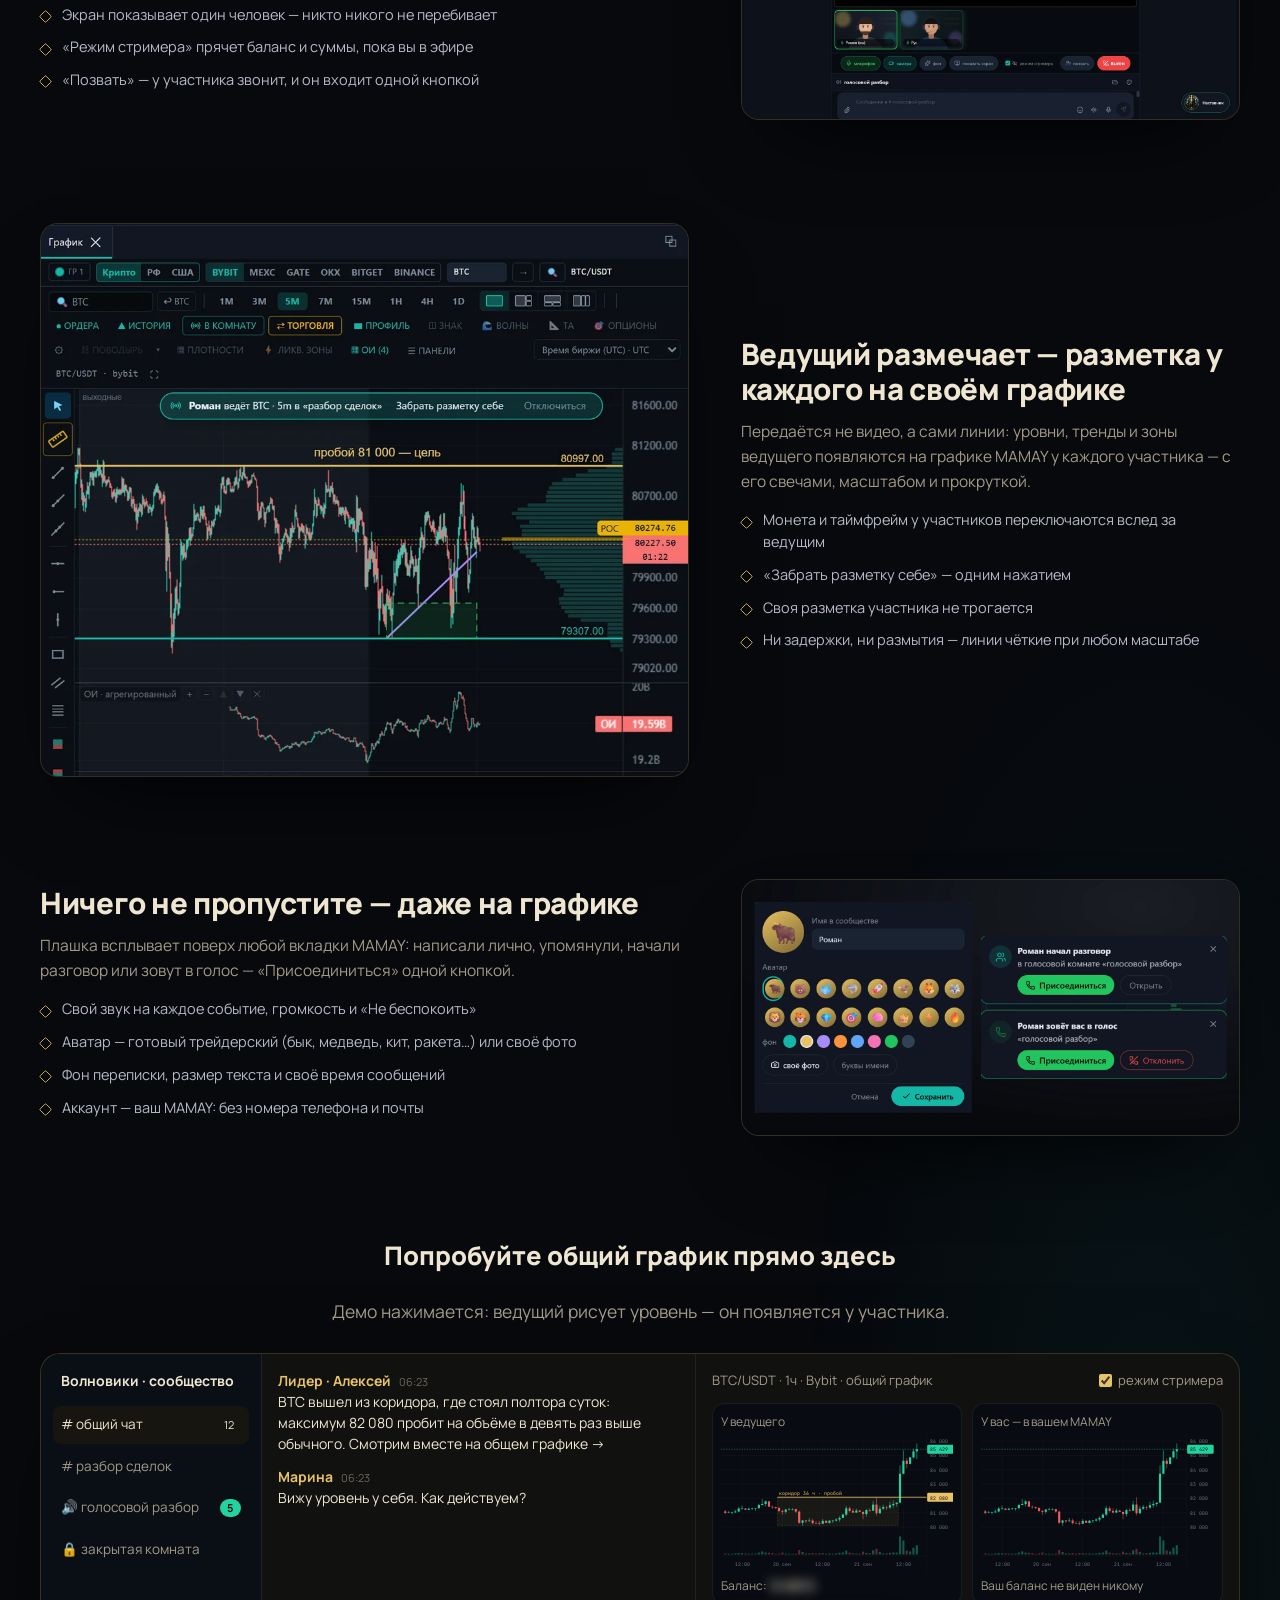
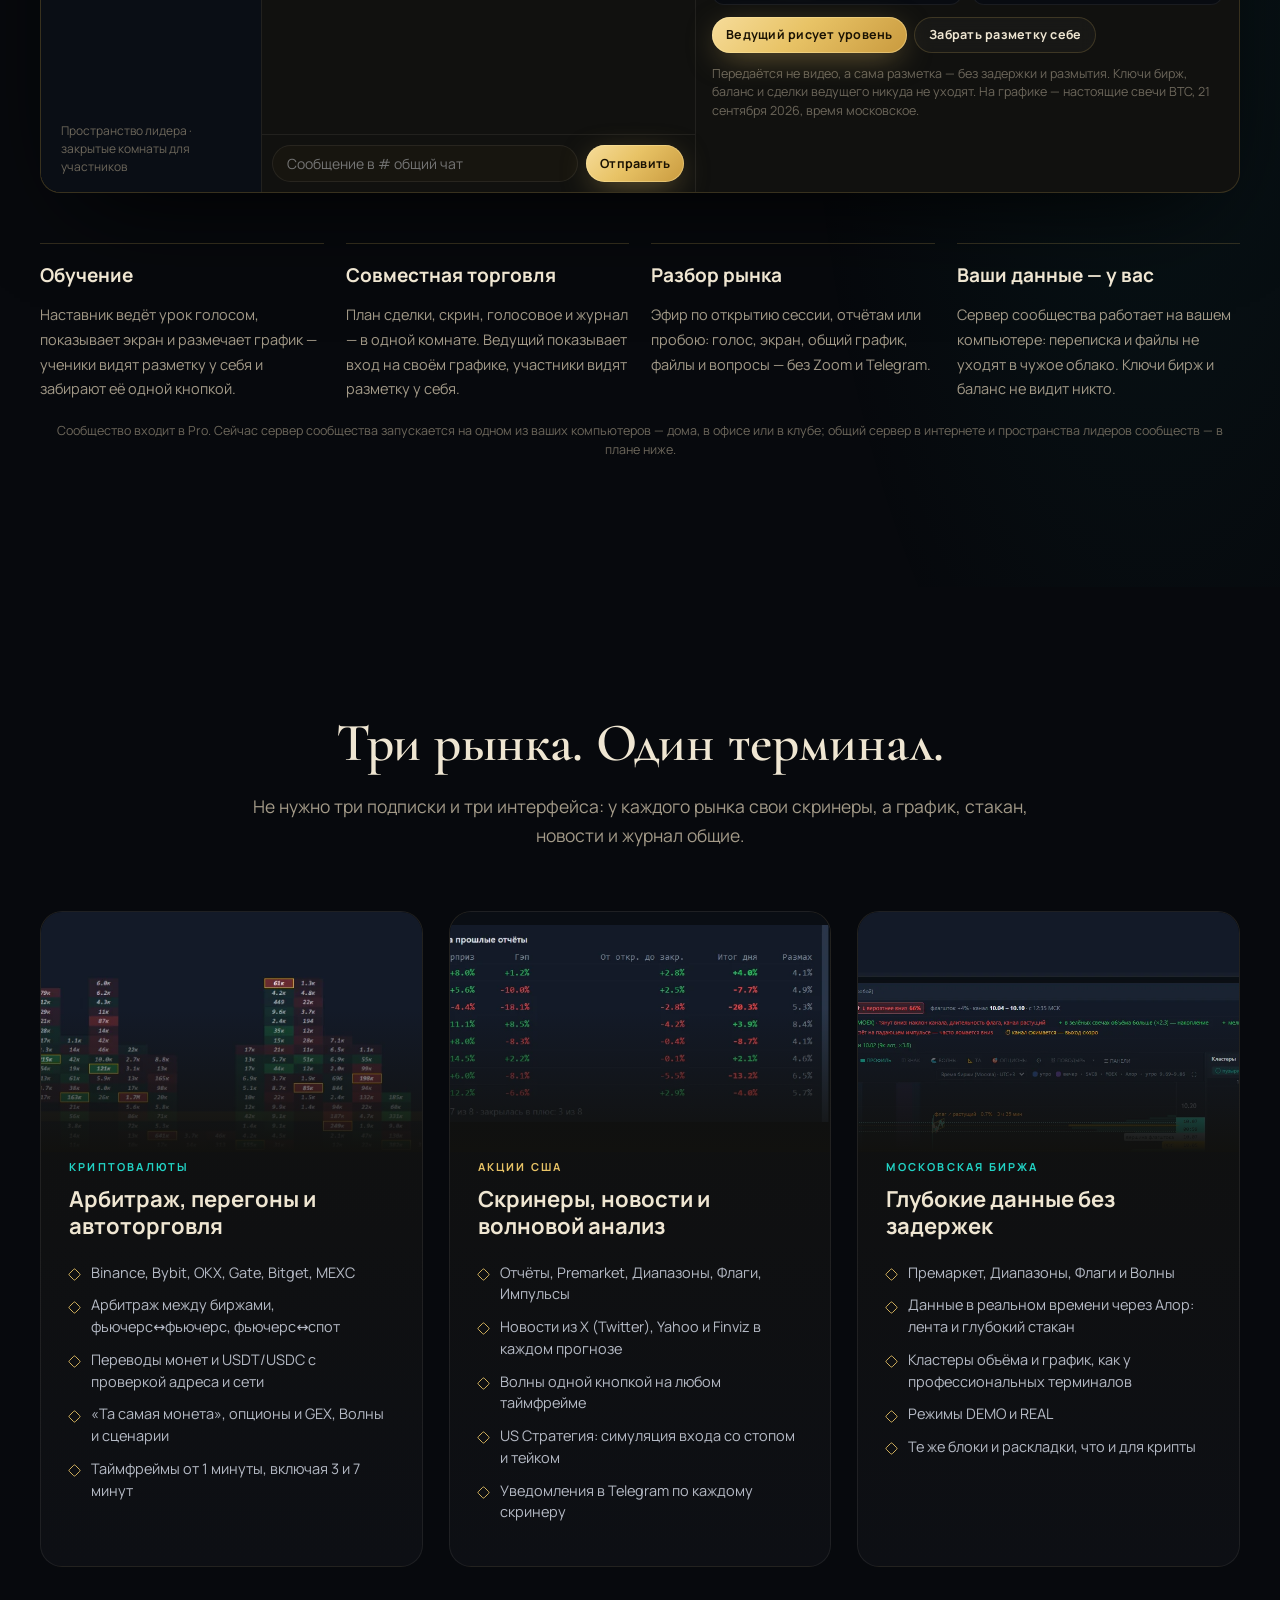
==== commit 51557ab1: "Сообщество: «уже в MAMAY» — настоящие снимки (переписка, голосовая комната с показом экрана и камера" ====
--- a/site/index.html
+++ b/site/index.html
@@ -19,9 +19,9 @@
 <link rel="preconnect" href="https://fonts.googleapis.com">
 <link rel="preconnect" href="https://fonts.gstatic.com" crossorigin>
 <link href="https://fonts.googleapis.com/css2?family=Cormorant+Garamond:wght@500;600;700&family=Manrope:wght@400;500;600;700;800&family=JetBrains+Mono:wght@400;500;700&display=swap" rel="stylesheet">
-<link rel="stylesheet" href="css/style.css?v=20261026f">
-<link rel="stylesheet" href="css/fx.css?v=20261026f">
-<link rel="stylesheet" href="css/brand.css?v=20261026f">
+<link rel="stylesheet" href="css/style.css?v=20261027b">
+<link rel="stylesheet" href="css/fx.css?v=20261027b">
+<link rel="stylesheet" href="css/brand.css?v=20261027b">
 <script type="application/ld+json">
 {"@context":"https://schema.org","@type":"SoftwareApplication","name":"MAMAY Trading Terminal","applicationCategory":"FinanceApplication","operatingSystem":"Windows 10, Windows 11","inLanguage":"ru",
  "description":"Торговый терминал для криптовалют (Binance, Bybit, OKX, Gate, Bitget, MEXC), акций США и Московской биржи: волны и сценарии сделки, торговля из стакана, проп-кабинет, обучение с наставником через ваш ИИ, арбитраж по чистой прибыли.",
@@ -471,11 +471,81 @@
 <section class="sec sec-glow" id="community">
   <div class="wrap">
     <div class="sec-h center reveal">
-      <div class="tag">(СООБЩЕСТВО · СКОРО)</div>
+      <div class="tag">(СООБЩЕСТВО · УЖЕ В MAMAY)</div>
       <h2>Сообщество — <span class="gold-t">прямо в терминале</span></h2>
-      <p class="sub">Чат, голосовые комнаты, показ экрана и главное — общий график: ведущий размечает у себя, и разметка появляется на графике MAMAY у каждого участника. Демо ниже нажимается.</p>
-    </div>
-
+      <p class="sub">Свой «Дискорд» для трейдеров — внутри MAMAY: комнаты, голос, показ экрана, общий график, голосовые сообщения и файлы. Учитесь, торгуйте вместе и разбирайте рынок, не переключаясь между программами.</p>
+      <ul class="comm-uses">
+        <li>Обучение и наставничество</li><li>Совместная торговля</li><li>Разбор рынка и сделок</li><li>Эфиры и созвоны</li><li>Клубы и закрытые группы</li>
+      </ul>
+    </div>
+
+    <div class="tour comm-tour">
+      <article class="tr reveal">
+        <button class="tr-shot" type="button" data-zoom aria-label="Открыть снимок во весь экран"><img src="assets/shots/c-chat.webp" width="1600" height="1000" loading="lazy" alt="Комната «разбор сделок»: снимок графика, ответ, реакции, голосовое с расшифровкой и файлы комнаты"></button>
+        <div class="tr-copy">
+          <div class="tag">(ПЕРЕПИСКА)</div>
+          <h3>Разбор сделки — текстом, голосом и картинкой</h3>
+          <p>Комнаты по темам и личные сообщения. Скрин графика, ответ на сообщение, реакция — как в любимом мессенджере, только рядом с вашим терминалом.</p>
+          <ul class="ticks">
+            <li>Голосовые сообщения — а кнопка «Т» превращает их в текст прямо на компьютере</li>
+            <li>Наговорите сообщение вместо печати: MAMAY распознаёт русскую речь и знает язык трейдера</li>
+            <li>Реакции любыми эмодзи, ответы с цитатой, @упоминания со звуком</li>
+            <li>Файлы до 50 МБ — все собираются во вкладке «Файлы комнаты»</li>
+          </ul>
+        </div>
+      </article>
+
+      <article class="tr reveal">
+        <button class="tr-shot" type="button" data-zoom aria-label="Открыть снимок во весь экран"><img src="assets/shots/c-voice.webp" width="1600" height="1000" loading="lazy" alt="Голосовая комната: участник показывает экран с графиком BTC, у участников включены камеры"></button>
+        <div class="tr-copy">
+          <div class="tag">(ГОЛОС, КАМЕРЫ И ЭКРАН)</div>
+          <h3>Голосовая комната с показом экрана</h3>
+          <p>Созвон, вебинар или разбор вживую: ведущий показывает свой график, участники слушают, спрашивают голосом и включают камеры.</p>
+          <ul class="ticks">
+            <li>Показ экрана до 1440p и 30 кадров в секунду — текст и свечи чёткие</li>
+            <li>Камеры с размытием или заменой фона, в том числе фирменным</li>
+            <li>Экран показывает один человек — никто никого не перебивает</li>
+            <li>«Режим стримера» прячет баланс и суммы, пока вы в эфире</li>
+            <li>«Позвать» — у участника звонит, и он входит одной кнопкой</li>
+          </ul>
+        </div>
+      </article>
+
+      <article class="tr reveal">
+        <button class="tr-shot" type="button" data-zoom aria-label="Открыть снимок во весь экран"><img src="assets/shots/c-chart.webp" width="1000" height="853" loading="lazy" alt="Общий график: разметка ведущего на графике BTC у участника"></button>
+        <div class="tr-copy">
+          <div class="tag">(ОБЩИЙ ГРАФИК)</div>
+          <h3>Ведущий размечает — разметка у каждого на своём графике</h3>
+          <p>Передаётся не видео, а сами линии: уровни, тренды и зоны ведущего появляются на графике MAMAY у каждого участника — с его свечами, масштабом и прокруткой.</p>
+          <ul class="ticks">
+            <li>Монета и таймфрейм у участников переключаются вслед за ведущим</li>
+            <li>«Забрать разметку себе» — одним нажатием</li>
+            <li>Своя разметка участника не трогается</li>
+            <li>Ни задержки, ни размытия — линии чёткие при любом масштабе</li>
+          </ul>
+        </div>
+      </article>
+
+      <article class="tr reveal">
+        <button class="tr-shot" type="button" data-zoom aria-label="Открыть снимок во весь экран"><img src="assets/shots/c-notify.webp" width="1600" height="820" loading="lazy" alt="Аватары участников и плашки уведомлений: начали разговор, зовут в голос"></button>
+        <div class="tr-copy">
+          <div class="tag">(УВЕДОМЛЕНИЯ И ПРОФИЛЬ)</div>
+          <h3>Ничего не пропустите — даже на графике</h3>
+          <p>Плашка всплывает поверх любой вкладки MAMAY: написали лично, упомянули, начали разговор или зовут в голос — «Присоединиться» одной кнопкой.</p>
+          <ul class="ticks">
+            <li>Свой звук на каждое событие, громкость и «Не беспокоить»</li>
+            <li>Аватар — готовый трейдерский (бык, медведь, кит, ракета…) или своё фото</li>
+            <li>Фон переписки, размер текста и своё время сообщений</li>
+            <li>Аккаунт — ваш MAMAY: без номера телефона и почты</li>
+          </ul>
+        </div>
+      </article>
+    </div>
+
+    <div class="sec-h center reveal comm-try">
+      <h3>Попробуйте общий график прямо здесь</h3>
+      <p class="sub">Демо нажимается: ведущий рисует уровень — он появляется у участника.</p>
+    </div>
     <div class="comm reveal" id="comm">
       <aside class="comm-rooms">
         <div class="cr-h">Волновики · сообщество</div>
@@ -501,12 +571,12 @@
     </div>
 
     <div class="dif-grid comm-feat">
-      <div class="dif reveal"><h3>Всё для общения</h3><p>Комнаты по темам, личные сообщения, голос, показ экрана, эфиры, файлы, реакции, роли и модерация.</p></div>
-      <div class="dif reveal d1"><h3>Общий график</h3><p>Разметка ведущего у каждого участника на его собственном графике — забрать себе можно одним кликом.</p></div>
-      <div class="dif reveal d2"><h3>Карточки сделок</h3><p>Сценарий или сделка из чата открывается у получателя прямо в MAMAY. Режим стримера прячет баланс.</p></div>
-      <div class="dif reveal d3"><h3>Пространства лидеров</h3><p>Лидер ведёт своё сообщество с закрытыми комнатами, а наставник в комнате отвечает новичкам.</p></div>
-    </div>
-    <p class="note center">Сообщество войдёт в Pro без доплаты. Вход — по ключу подписки, без номера телефона и почты. Сроки — в плане ниже.</p>
+      <div class="dif reveal"><h3>Обучение</h3><p>Наставник ведёт урок голосом, показывает экран и размечает график — ученики видят разметку у себя и забирают её одной кнопкой.</p></div>
+      <div class="dif reveal d1"><h3>Совместная торговля</h3><p>План сделки, скрин, голосовое и журнал — в одной комнате. Ведущий показывает вход на своём графике, участники видят разметку у себя.</p></div>
+      <div class="dif reveal d2"><h3>Разбор рынка</h3><p>Эфир по открытию сессии, отчётам или пробою: голос, экран, общий график, файлы и вопросы — без Zoom и Telegram.</p></div>
+      <div class="dif reveal d3"><h3>Ваши данные — у вас</h3><p>Сервер сообщества работает на вашем компьютере: переписка и файлы не уходят в чужое облако. Ключи бирж и баланс не видит никто.</p></div>
+    </div>
+    <p class="note center">Сообщество входит в Pro. Сейчас сервер сообщества запускается на одном из ваших компьютеров — дома, в офисе или в клубе; общий сервер в интернете и пространства лидеров сообществ — в плане ниже.</p>
   </div>
 </section>
 
@@ -703,7 +773,7 @@
           <li>Витрина арбитража: список связок раз в 15 минут</li>
           <li>История, журнал, разбор своих сделок, кривая капитала</li>
         </ul>
-        <a href="#contact" class="btn btn-ghost">Получить сборку <svg class="ic"><use href="#i-arrow"/></svg></a>
+        <a href="#contact" class="btn btn-ghost" data-plan="free">Скачать бесплатно <svg class="ic"><use href="#i-arrow"/></svg></a>
       </article>
       <article class="plan plan-pro reveal d1">
         <div class="plan-badge">Ранний доступ</div>
@@ -720,7 +790,7 @@
           <li>Сигналы крипто-скринеров в Telegram</li>
           <li>Сообщество — с запуском, без доплаты</li>
         </ul>
-        <a href="#contact" class="btn btn-gold">Хочу в ранний доступ <svg class="ic"><use href="#i-arrow"/></svg></a>
+        <a href="#contact" class="btn btn-gold" data-plan="pro">Оформить Pro <svg class="ic"><use href="#i-arrow"/></svg></a>
       </article>
       <article class="plan plan-dev reveal d2">
         <div class="plan-badge plan-badge-teal">Скоро</div>
@@ -733,7 +803,8 @@
           <li>Сравнение своих профилей со встроенными по итогам</li>
           <li>Первыми — участники раннего доступа</li>
         </ul>
-        <a href="#agent" class="btn btn-ghost">Как работает агент <svg class="ic"><use href="#i-arrow"/></svg></a>
+        <a href="#contact" class="btn btn-ghost" data-plan="dev">Оформить «Разработчик» <svg class="ic"><use href="#i-arrow"/></svg></a>
+        <a href="#agent" class="plan-more">Как работает агент →</a>
       </article>
       <article class="plan plan-beta reveal d3">
         <div class="plan-h"><h3>Участникам беты</h3><div class="plan-price"><b>14 дней Pro</b><span>бесплатно</span></div></div>
@@ -806,8 +877,9 @@
           <div class="road-h">План на полгода <small>планы, не обязательства</small></div>
           <ul>
             <li><b>Ноябрь 2026</b><span>старт продаж: весь терминал, скринеры, проп-кабинет, обучение и наставник</span></li>
-            <li><b>Декабрь 2026</b><span>сообщество: чат, голос и показ экрана; тариф «Разработчик» со своим ИИ-агентом</span></li>
-            <li><b>Январь 2027</b><span>общий график и пространства лидеров сообществ</span></li>
+            <li><b>Октябрь 2026 ✓</b><span>сообщество в MAMAY: комнаты, голос, камеры, показ экрана, общий график, голосовые сообщения с расшифровкой</span></li>
+            <li><b>Декабрь 2026</b><span>сервер сообщества в интернете; тариф «Разработчик» со своим ИИ-агентом</span></li>
+            <li><b>Январь 2027</b><span>пространства лидеров сообществ: закрытые и платные комнаты</span></li>
             <li><b>Февраль — март</b><span>английская версия, страны СНГ, второй брокер</span></li>
             <li><b>Апрель 2027</b><span>MAMAY в браузере и приложение для телефона</span></li>
           </ul>
@@ -863,6 +935,7 @@
           <label>Email или Telegram<input name="contact" type="text" autocomplete="email" placeholder="you@mail.com или @username" required></label>
         </div>
         <div class="row">
+          <label>Тариф<select name="plan"><option value="free">Бесплатно — $0</option><option value="pro" selected>Pro — $49 в месяц</option><option value="dev">«Разработчик» — $99 в месяц</option><option value="beta">Бета: 14 дней Pro бесплатно</option></select></label>
           <label>Я<select name="role"><option>Хочу подключить своего ИИ-агента</option><option>Трейдер: крипто-арбитраж</option><option>Трейдер: крипта, руками</option><option>Трейдер: акции</option><option>Инвестор</option><option>Партнёр / биржа / блогер</option><option>Другое</option></select></label>
           <label>На каких биржах торгуете<input name="msg" type="text" placeholder="Bybit, Binance, OKX… и что интересует"></label>
         </div>
@@ -891,11 +964,38 @@
   </div>
 </footer>
 
-<script src="js/config.js?v=20261026f"></script>
-<script src="js/main.js?v=20261026f"></script>
-<script src="js/fx.js?v=20261026f"></script>
-<script src="js/hero3d.js?v=20261026f"></script>
-<script src="js/comm.js?v=20261026f"></script>
+<!-- ============ ТАРИФЫ ВСЕГДА ПОД РУКОЙ: плавающая кнопка и шпаргалка ============ -->
+<button class="pfab" id="pfab" type="button" aria-controls="psheet" aria-expanded="false" hidden>
+  <span class="pfab-m"><img src="assets/logo.png" alt="" width="26" height="27"></span>
+  <span class="pfab-t"><b>Тарифы</b><i>от $0 · Pro <span data-price="pro">$49</span></i></span>
+</button>
+<div class="psheet" id="psheet" hidden>
+  <div class="psheet-in" role="dialog" aria-modal="true" aria-labelledby="psheet-h">
+    <div class="psheet-top"><h3 id="psheet-h">Тарифы MAMAY</h3><button class="psheet-x" type="button" aria-label="Закрыть">×</button></div>
+    <div class="prow">
+      <div class="prow-h"><b>Бесплатно</b><span class="prow-p">$0</span></div>
+      <p>Терминал, ручная торговля, три учебных счёта, 65 уроков и наставник. Графики от 1 часа, витрина арбитража раз в 15 минут.</p>
+      <a href="#contact" class="btn btn-ghost btn-sm" data-plan="free">Скачать бесплатно</a>
+    </div>
+    <div class="prow prow-pro">
+      <div class="prow-h"><b>Pro</b><span class="prow-p"><span data-price="pro">$49</span><small> в месяц</small></span></div>
+      <p>Всё в реальном времени: арбитраж и перегоны, все скринеры, графики от 1 минуты, проп-кабинет, сигналы в Telegram, сообщество. <b class="prow-early" data-price-early>Ранняя цена $29 в месяц</b></p>
+      <a href="#contact" class="btn btn-gold btn-sm" data-plan="pro">Оформить Pro</a>
+    </div>
+    <div class="prow">
+      <div class="prow-h"><b>Разработчик</b><span class="prow-p"><span data-price="dev">$99</span><small> в месяц</small></span></div>
+      <p>Всё из Pro и ваш ИИ-агент: настраивает скринеры под вашу стратегию, MAMAY проверяет на истории.</p>
+      <a href="#contact" class="btn btn-ghost btn-sm" data-plan="dev">Оформить «Разработчик»</a>
+    </div>
+    <p class="psheet-note">Годовая подписка — два месяца в подарок. Участникам беты — 14 дней Pro бесплатно. <a href="#pricing" class="psheet-more">Сравнить тарифы подробно →</a></p>
+  </div>
+</div>
+
+<script src="js/config.js?v=20261027b"></script>
+<script src="js/main.js?v=20261027b"></script>
+<script src="js/fx.js?v=20261027b"></script>
+<script src="js/hero3d.js?v=20261027b"></script>
+<script src="js/comm.js?v=20261027b"></script>
 <script>
   // искры над баннером главного экрана (как в заставке программы); при «уменьшить движение» — без них
   (function () {
--- a/site/css/style.css
+++ b/site/css/style.css
@@ -545,6 +545,11 @@
 .ch-act{display:flex;gap:8px;flex-wrap:wrap}
 .ch-note{font-size:12.5px;color:var(--dim);line-height:1.5}
 .comm-feat{margin-top:50px}
+.comm-uses{display:flex;flex-wrap:wrap;justify-content:center;gap:8px;margin-top:22px;list-style:none;padding:0}
+.comm-uses li{padding:7px 14px;border:1px solid rgba(232,194,106,.28);border-radius:999px;background:rgba(232,194,106,.06);color:var(--text,#e9e4d8);font-size:14px}
+.comm-tour{margin:clamp(30px,5vw,60px) 0 clamp(60px,8vw,100px)}
+.comm-try{margin-bottom:26px}
+.comm-try h3{font-size:clamp(21px,2vw,27px);font-weight:800;margin-bottom:8px}
 
 @media (max-width:1100px){
   .comm{grid-template-columns:1fr}
@@ -591,3 +596,46 @@
 .cmp-wrap.more{-webkit-mask-image:linear-gradient(90deg,#000 calc(100% - 32px),transparent);mask-image:linear-gradient(90deg,#000 calc(100% - 32px),transparent)}
 @media (prefers-reduced-motion:reduce){.scroll-hint span{animation:none}}
 @media (max-width:720px){.cmp-tbl th:first-child,.cmp-tbl td:first-child{width:150px;min-width:150px}.cmp-tbl{min-width:620px}}
+
+/* ---------- Тарифы всегда под рукой: плавающая кнопка и шпаргалка ---------- */
+.pfab{position:fixed;right:22px;bottom:22px;z-index:60;display:flex;align-items:center;gap:10px;padding:8px 18px 8px 8px;border-radius:999px;
+  background:linear-gradient(135deg,rgba(20,16,8,.92),rgba(8,10,15,.94));border:1px solid rgba(232,194,106,.55);color:var(--text);
+  box-shadow:0 12px 40px -10px rgba(0,0,0,.8),0 0 0 1px rgba(232,194,106,.15) inset;backdrop-filter:blur(8px);transition:transform .25s,opacity .25s}
+.pfab[hidden]{display:flex;opacity:0;transform:translateY(20px);pointer-events:none}
+.pfab:hover{transform:translateY(-2px)}
+.pfab-m{position:relative;width:40px;height:40px;border-radius:50%;display:grid;place-items:center;background:radial-gradient(circle,rgba(232,194,106,.25),rgba(232,194,106,.06))}
+.pfab-m::before,.pfab-m::after{content:"";position:absolute;inset:0;border-radius:50%;border:1.5px solid var(--gold);opacity:0;animation:pfab-pulse 2.4s ease-out infinite}
+.pfab-m::after{animation-delay:1.2s}
+@keyframes pfab-pulse{0%{transform:scale(.85);opacity:.9}100%{transform:scale(1.6);opacity:0}}
+.pfab-t{display:flex;flex-direction:column;line-height:1.15;text-align:left}
+.pfab-t b{font-size:14px;color:var(--gold);letter-spacing:.02em}
+.pfab-t i{font-style:normal;font-size:11.5px;color:var(--muted)}
+.psheet{position:fixed;inset:0;z-index:70;background:rgba(3,5,8,.62);backdrop-filter:blur(3px);display:flex;align-items:flex-end;justify-content:flex-end;padding:22px}
+.psheet[hidden]{display:none}
+.psheet-in{width:min(440px,100%);max-height:calc(100vh - 44px);overflow:auto;border-radius:20px;border:1px solid var(--line);background:linear-gradient(180deg,#121722,#0a0e15);
+  padding:18px;box-shadow:0 30px 90px -20px #000;animation:psheet-in .28s ease-out}
+@keyframes psheet-in{from{transform:translateY(16px);opacity:0}to{transform:none;opacity:1}}
+.psheet-top{display:flex;align-items:center;margin-bottom:10px}
+.psheet-top h3{flex:1;font-size:18px;font-weight:800}
+.psheet-x{width:34px;height:34px;border-radius:10px;border:1px solid var(--line2);font-size:20px;color:var(--muted)}
+.prow{border:1px solid var(--line2);border-radius:14px;padding:12px 14px;margin-top:10px;background:rgba(255,255,255,.02)}
+.prow-pro{border-color:rgba(232,194,106,.55);background:linear-gradient(180deg,rgba(232,194,106,.08),rgba(255,255,255,.01))}
+.prow-h{display:flex;align-items:baseline;gap:10px;margin-bottom:4px}
+.prow-h b{flex:1;font-size:15px}
+.prow-p{font-size:20px;font-weight:800;color:var(--gold)}
+.prow-p small{font-size:12px;font-weight:500;color:var(--muted)}
+.prow p{font-size:13px;color:var(--muted);line-height:1.5;margin-bottom:10px}
+.prow-early{display:block;color:var(--teal);font-weight:600;margin-top:4px}
+.prow .btn{width:100%}
+.psheet-note{font-size:12px;color:var(--dim);margin-top:12px;line-height:1.5}
+.psheet-note a{color:var(--gold);white-space:nowrap}
+.plan-more{display:block;text-align:center;margin-top:10px;font-size:13px;color:var(--muted)}
+.plan-more:hover{color:var(--text)}
+@media (max-width:720px){
+  .pfab{left:50%;right:auto;bottom:14px;transform:translateX(-50%);padding:7px 20px 7px 7px}
+  .pfab[hidden]{transform:translate(-50%,20px)}
+  .pfab:hover{transform:translateX(-50%)}
+  .psheet{padding:0;align-items:flex-end;justify-content:center}
+  .psheet-in{width:100%;border-radius:20px 20px 0 0;max-height:88vh}
+}
+@media (prefers-reduced-motion:reduce){.pfab-m::before,.pfab-m::after{animation:none;opacity:0}.psheet-in{animation:none}}
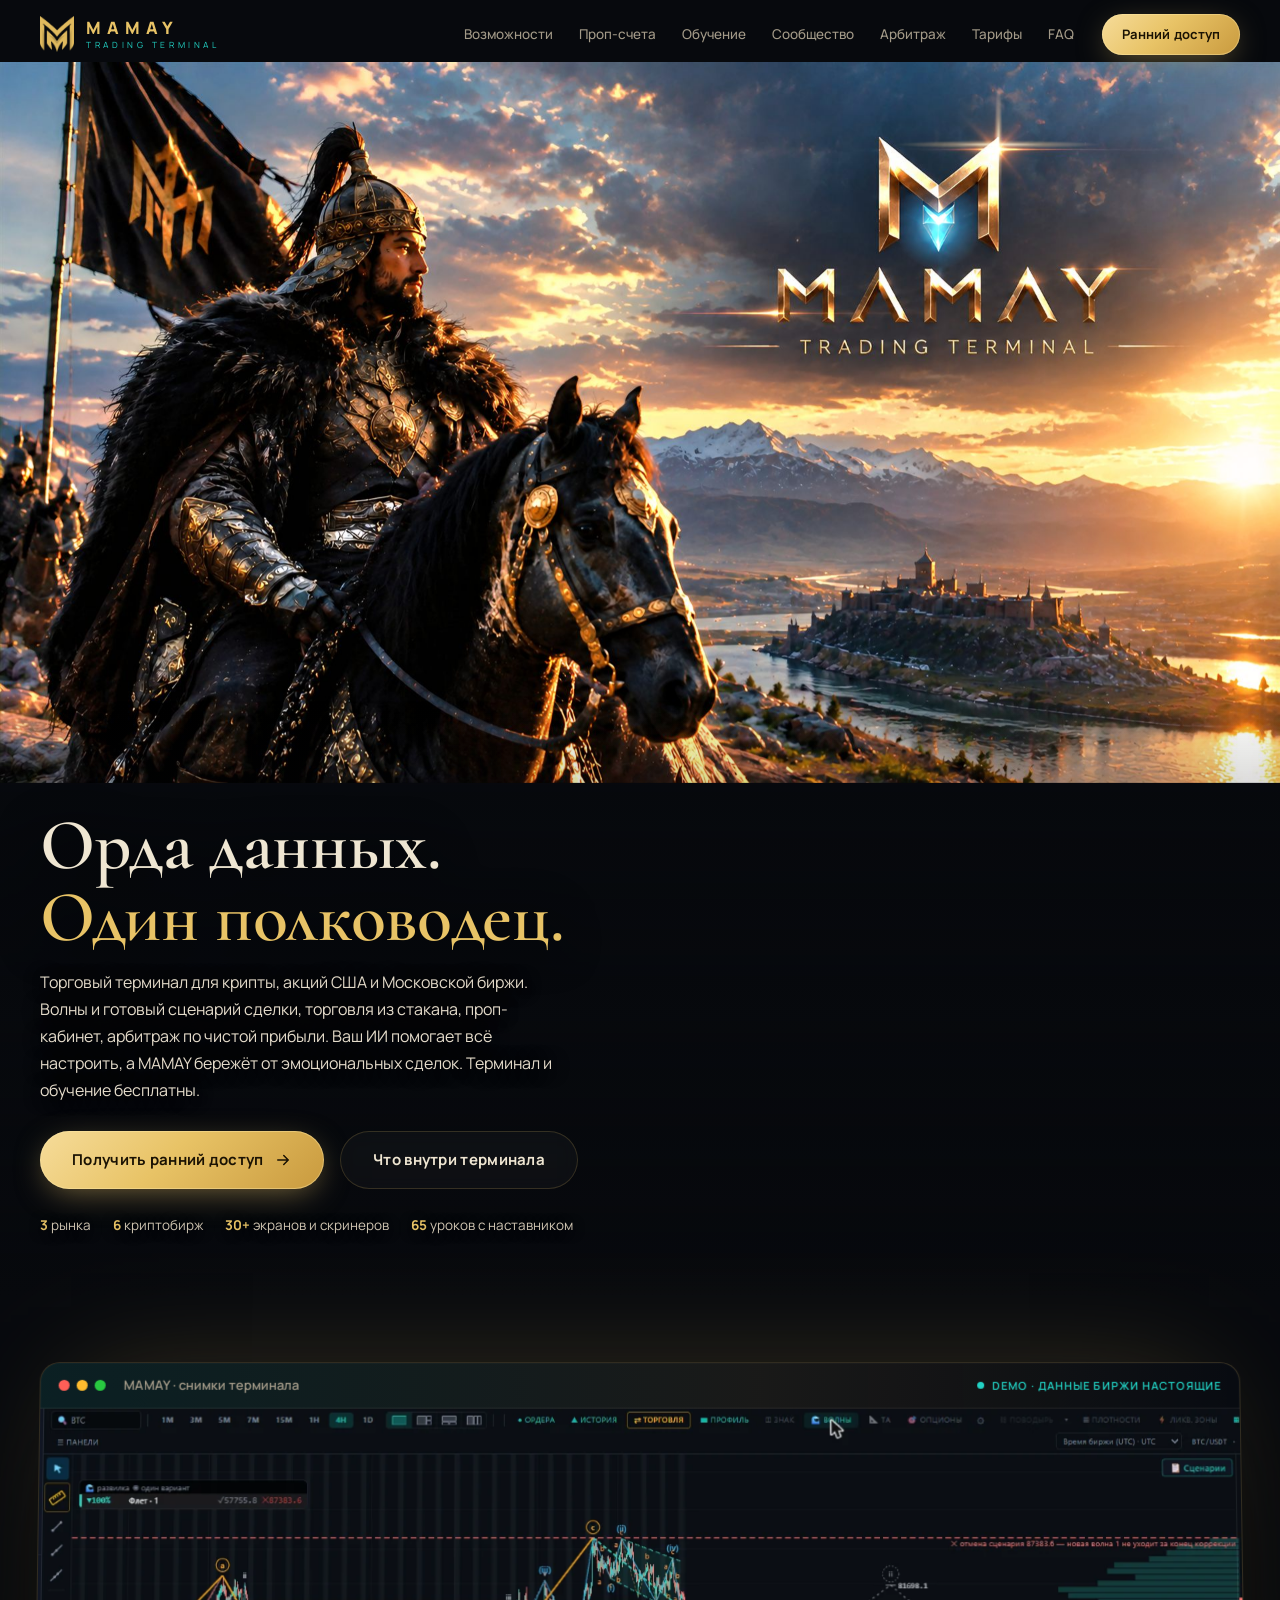
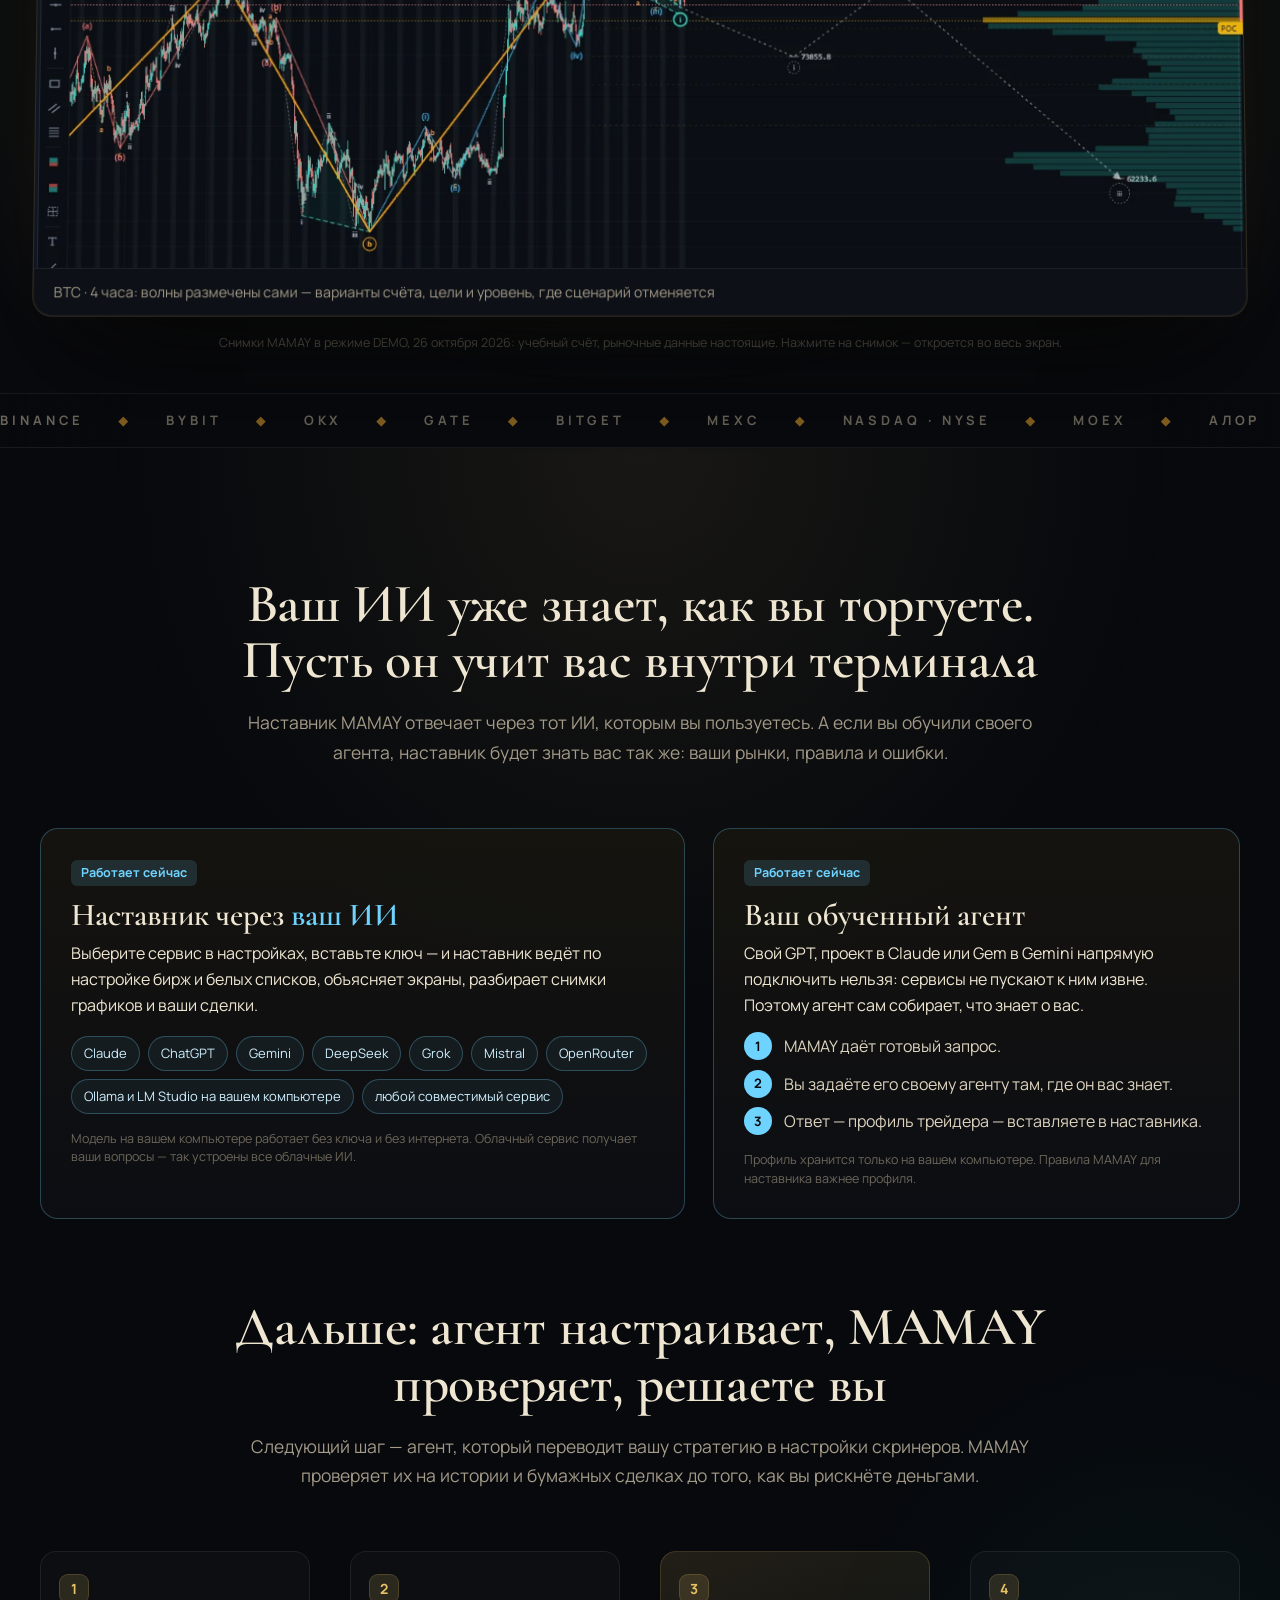
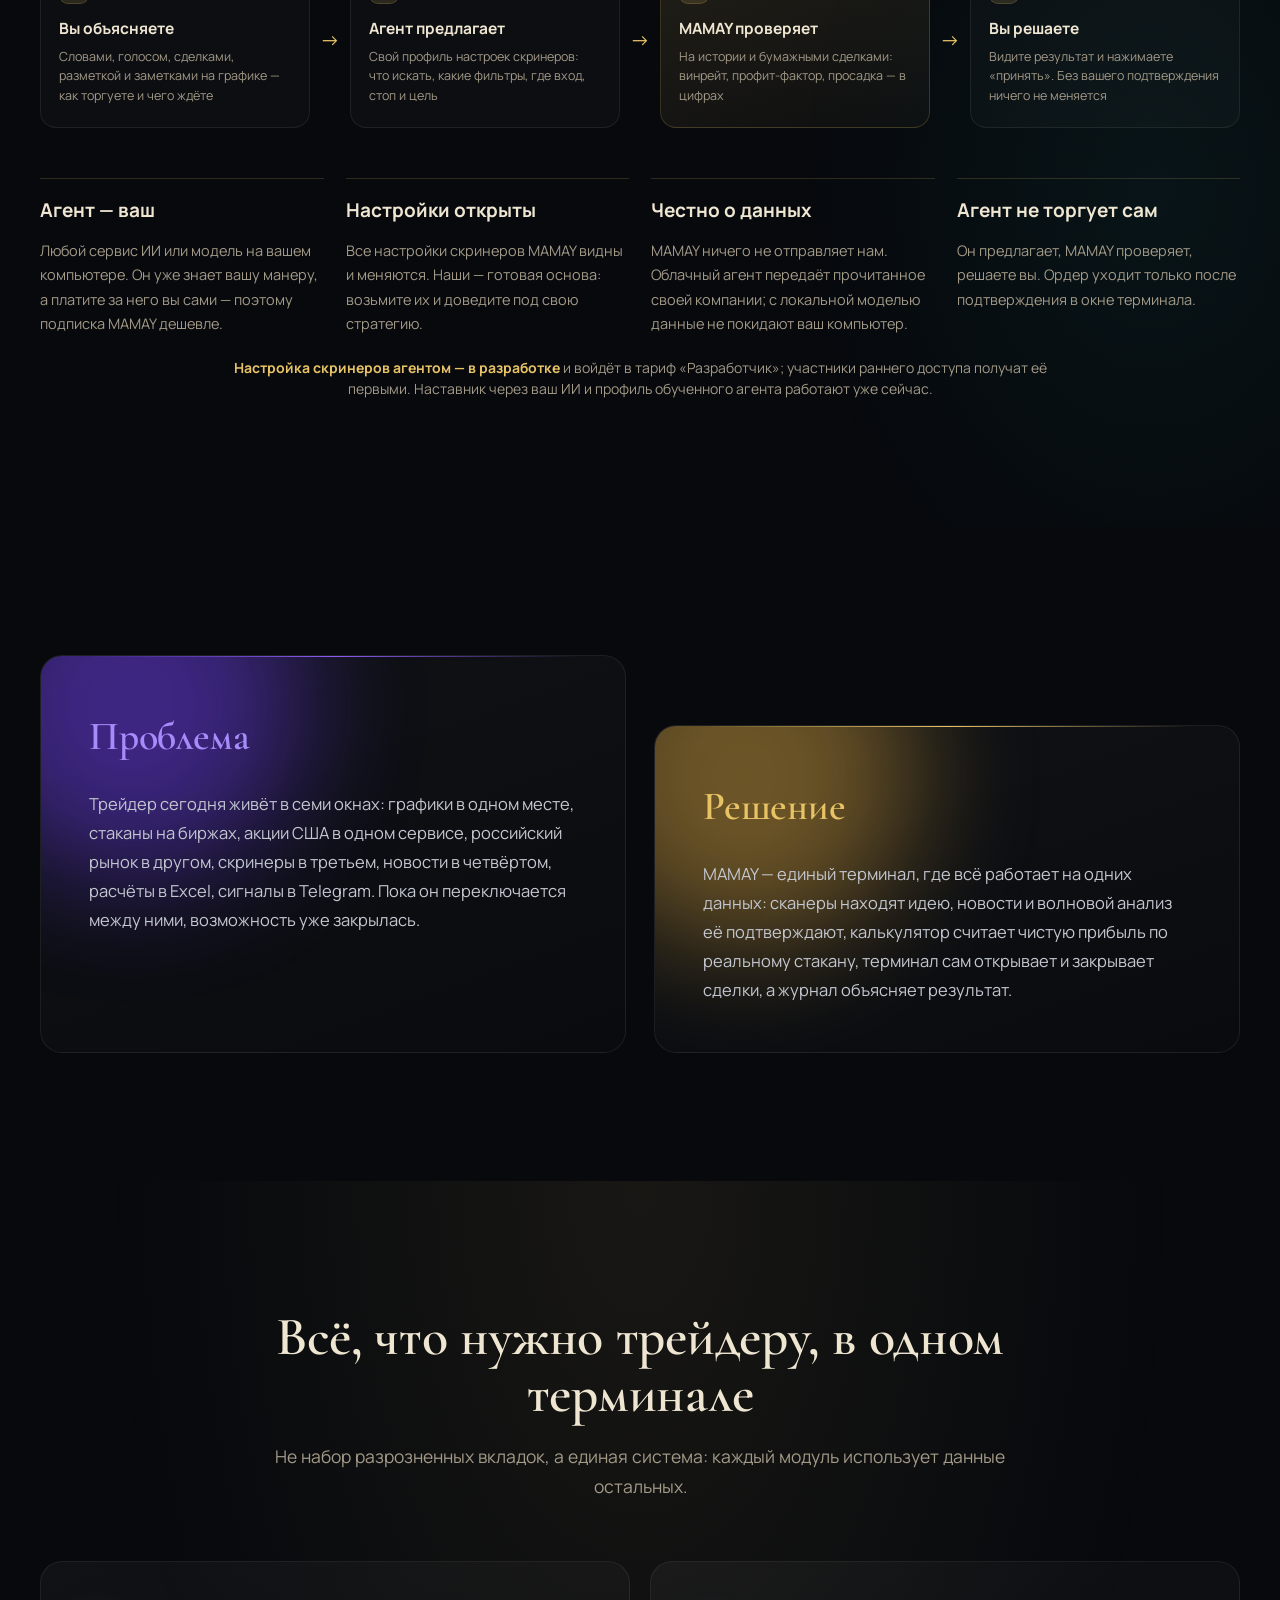
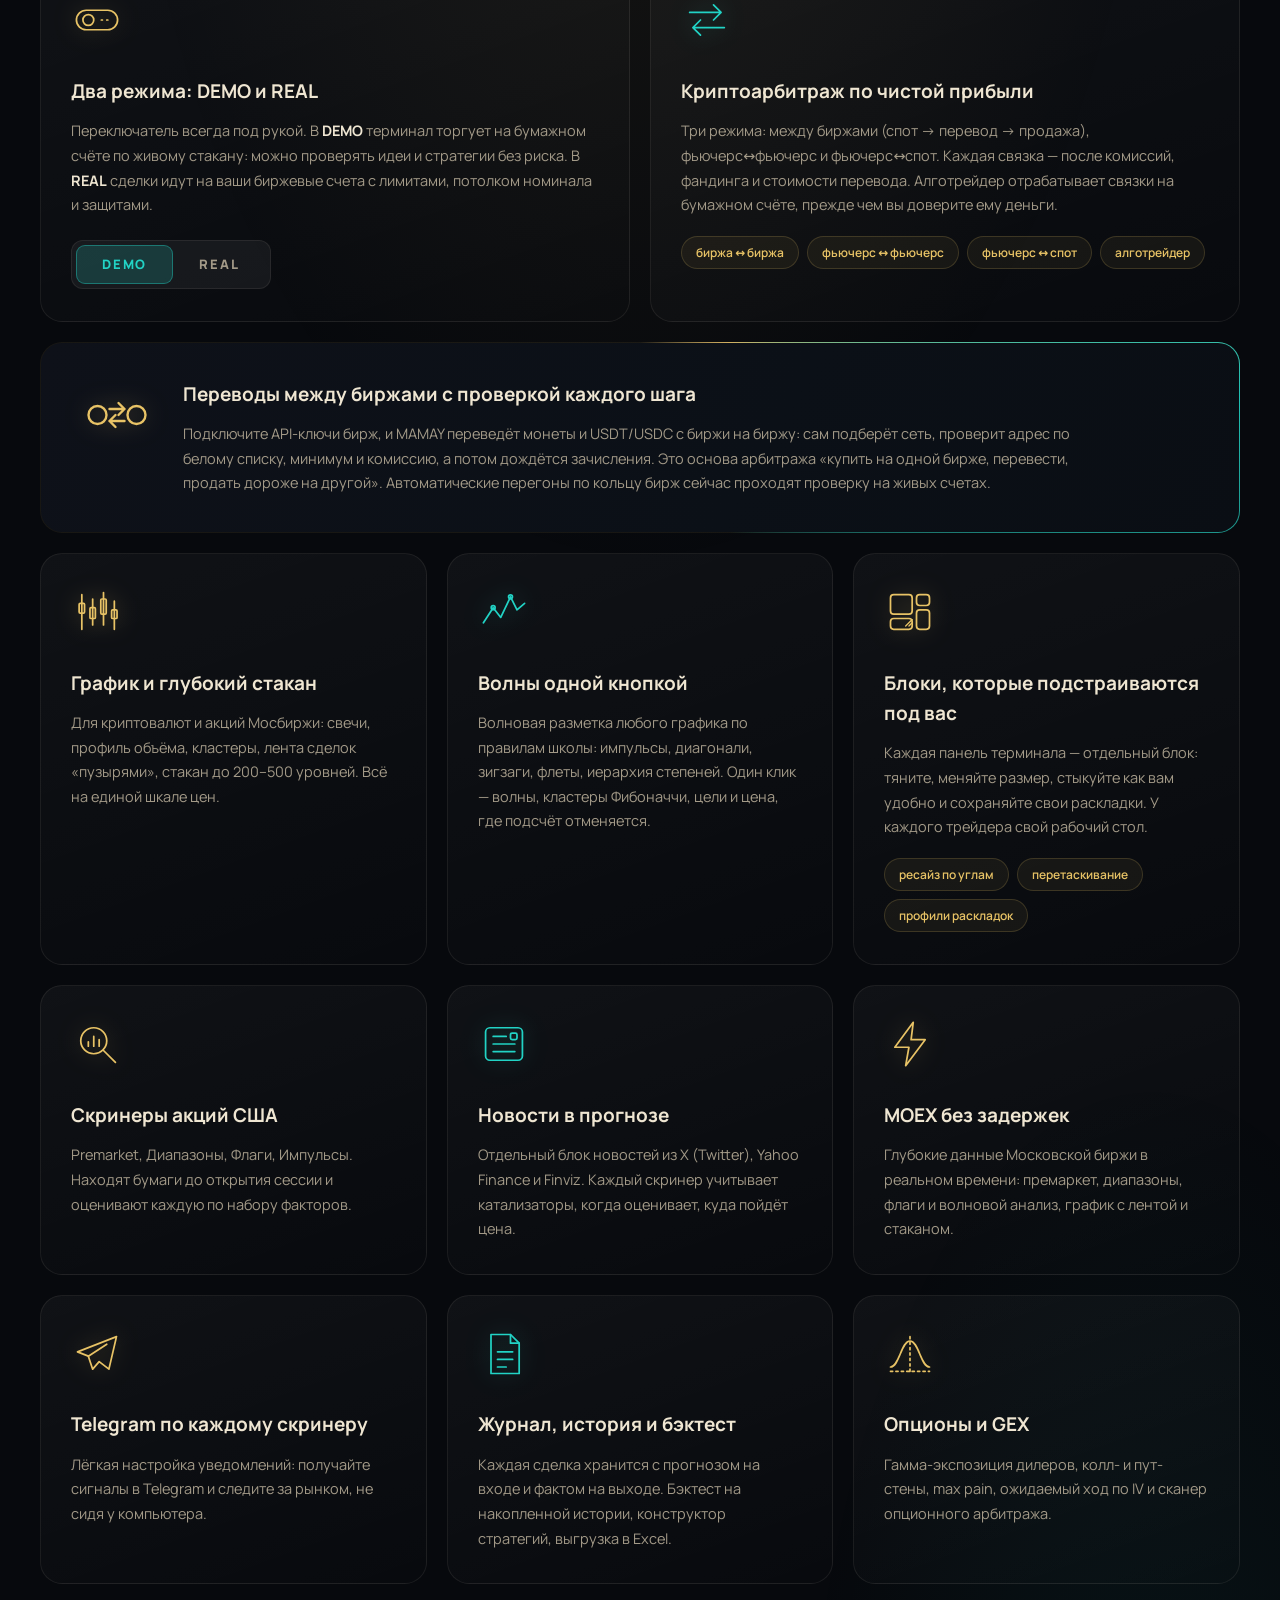
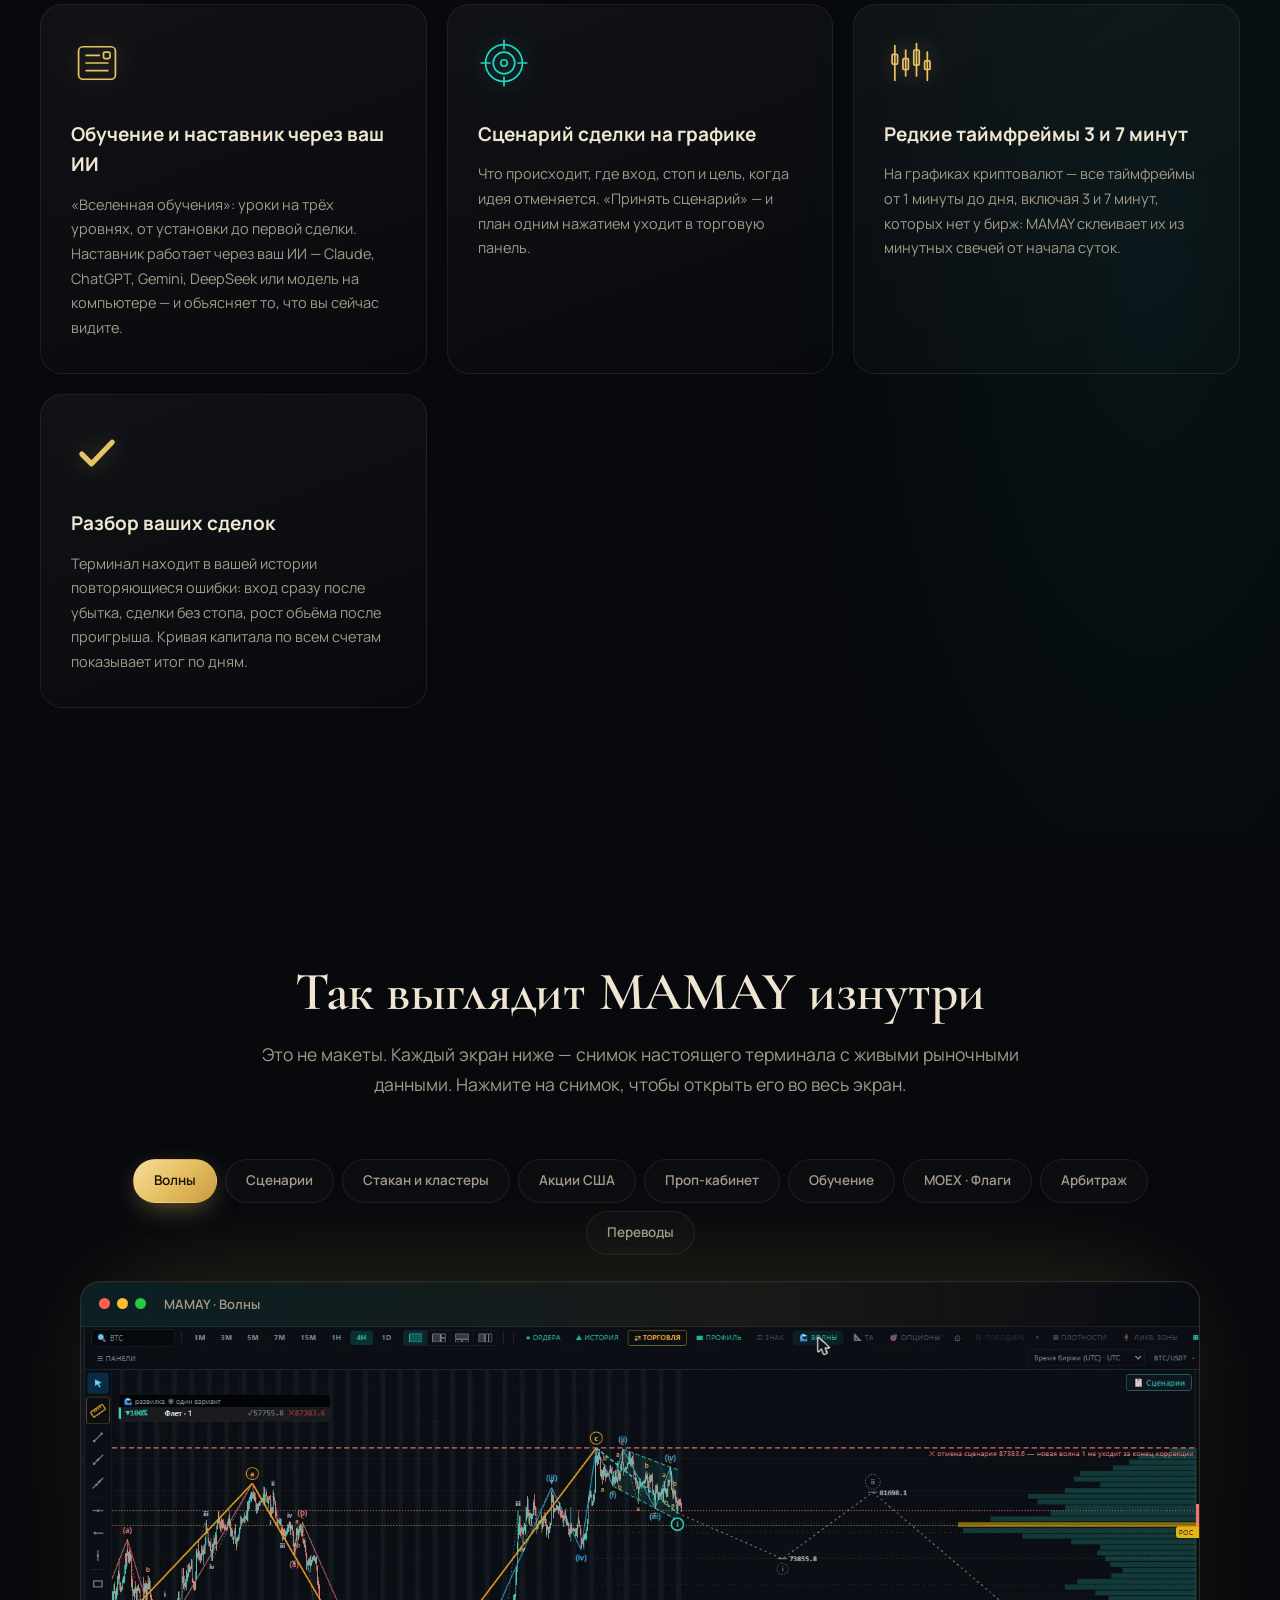
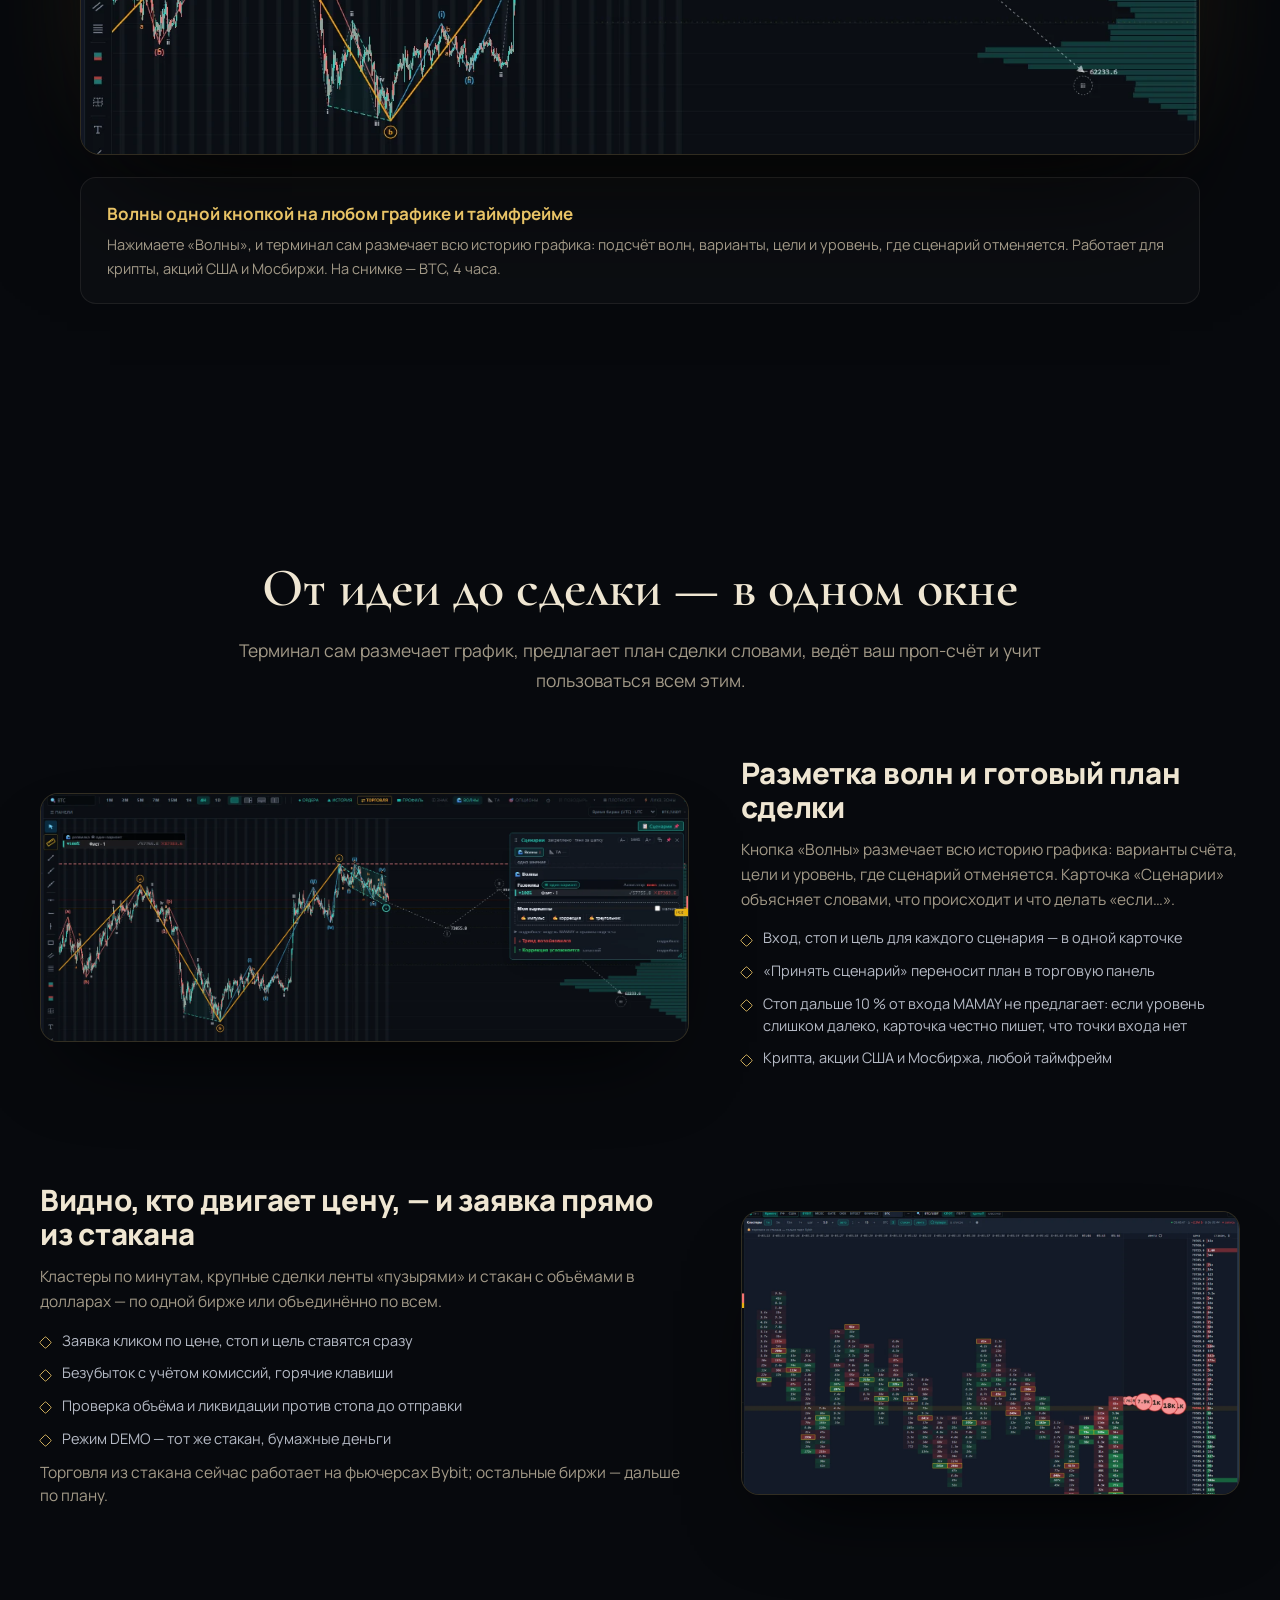
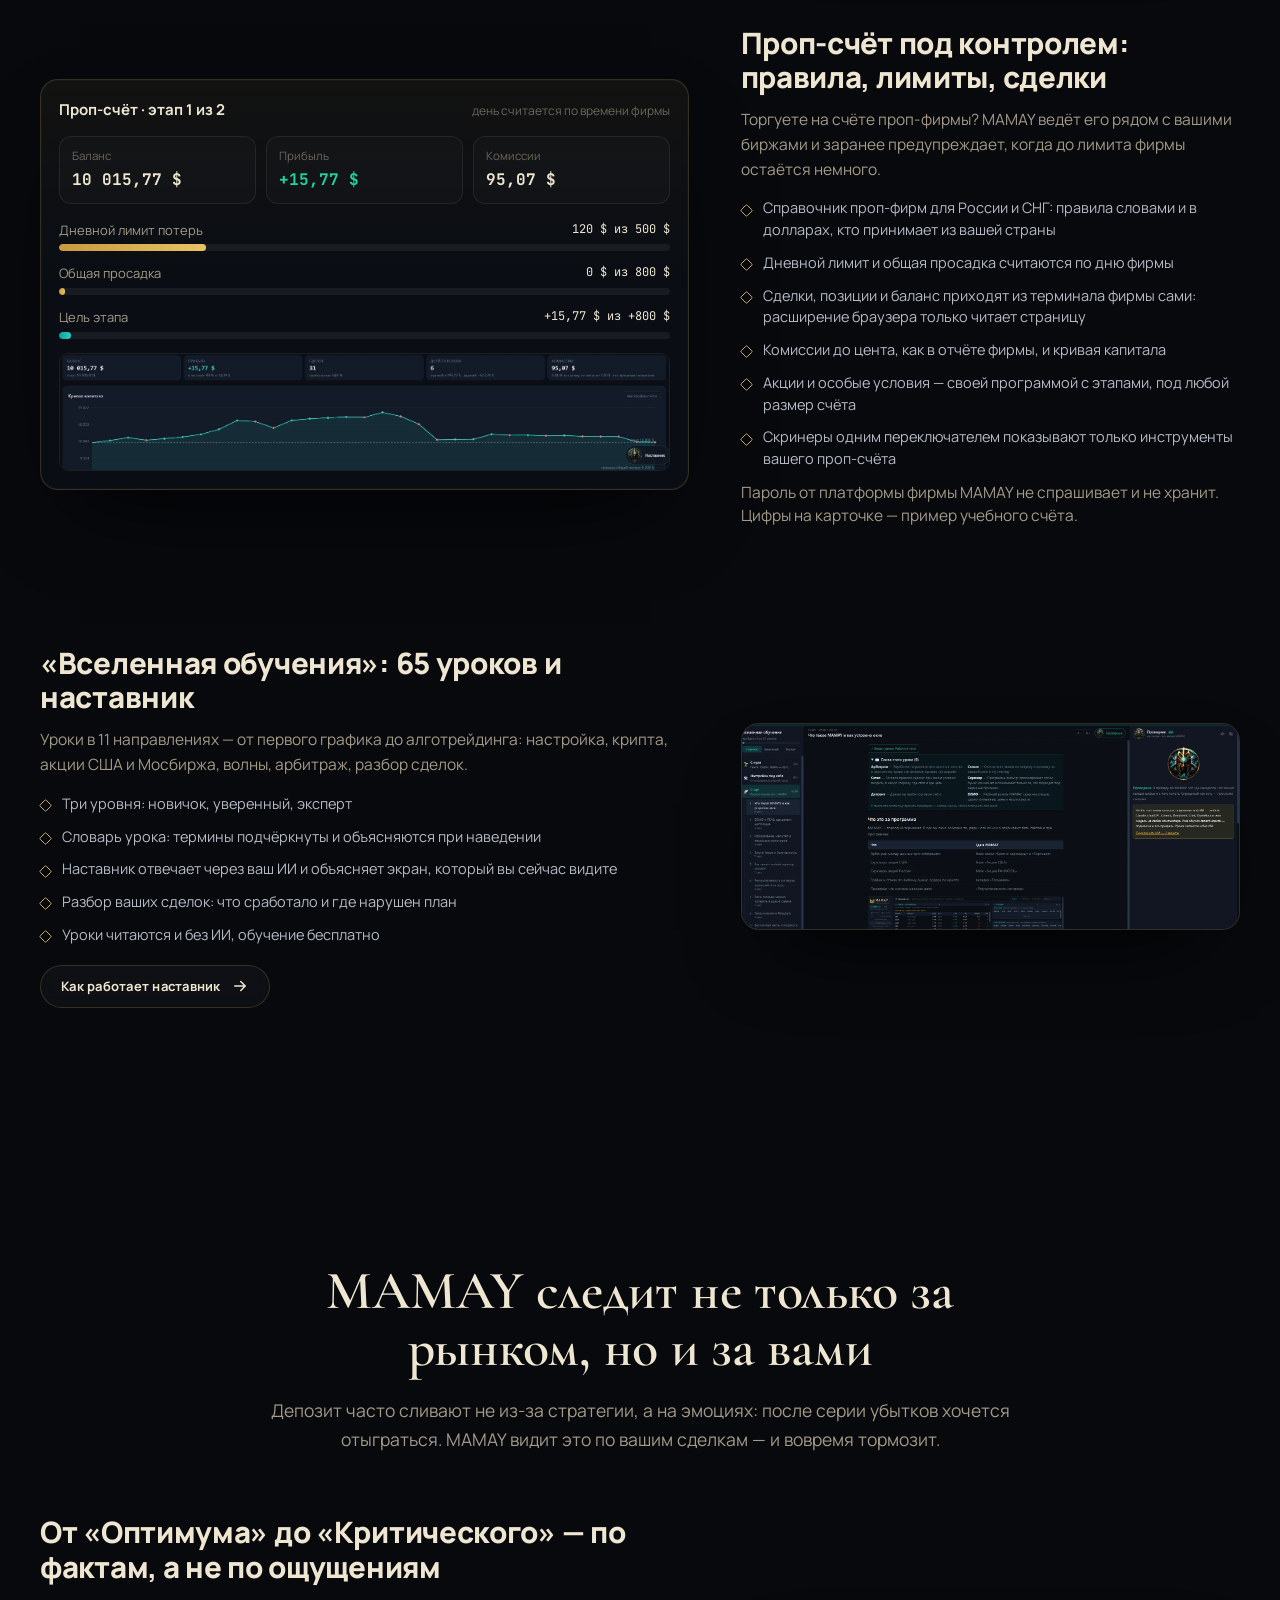
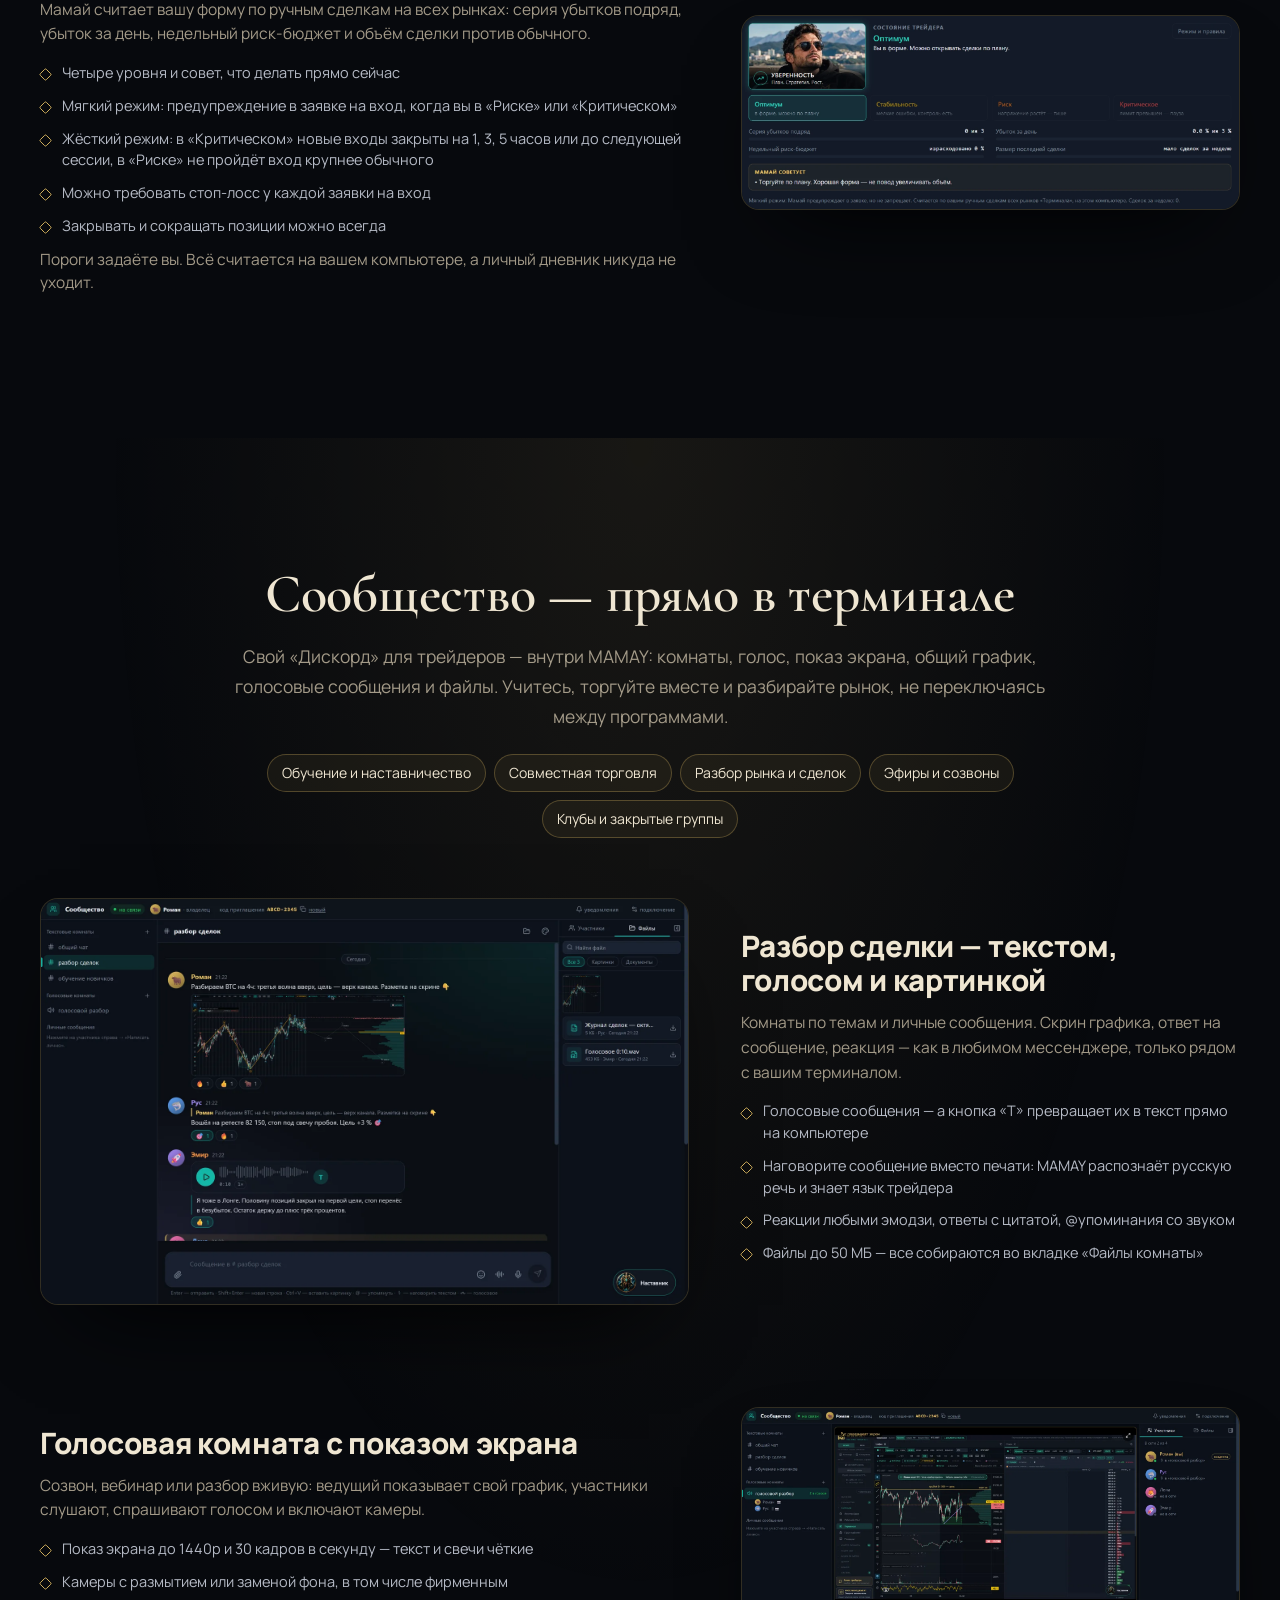
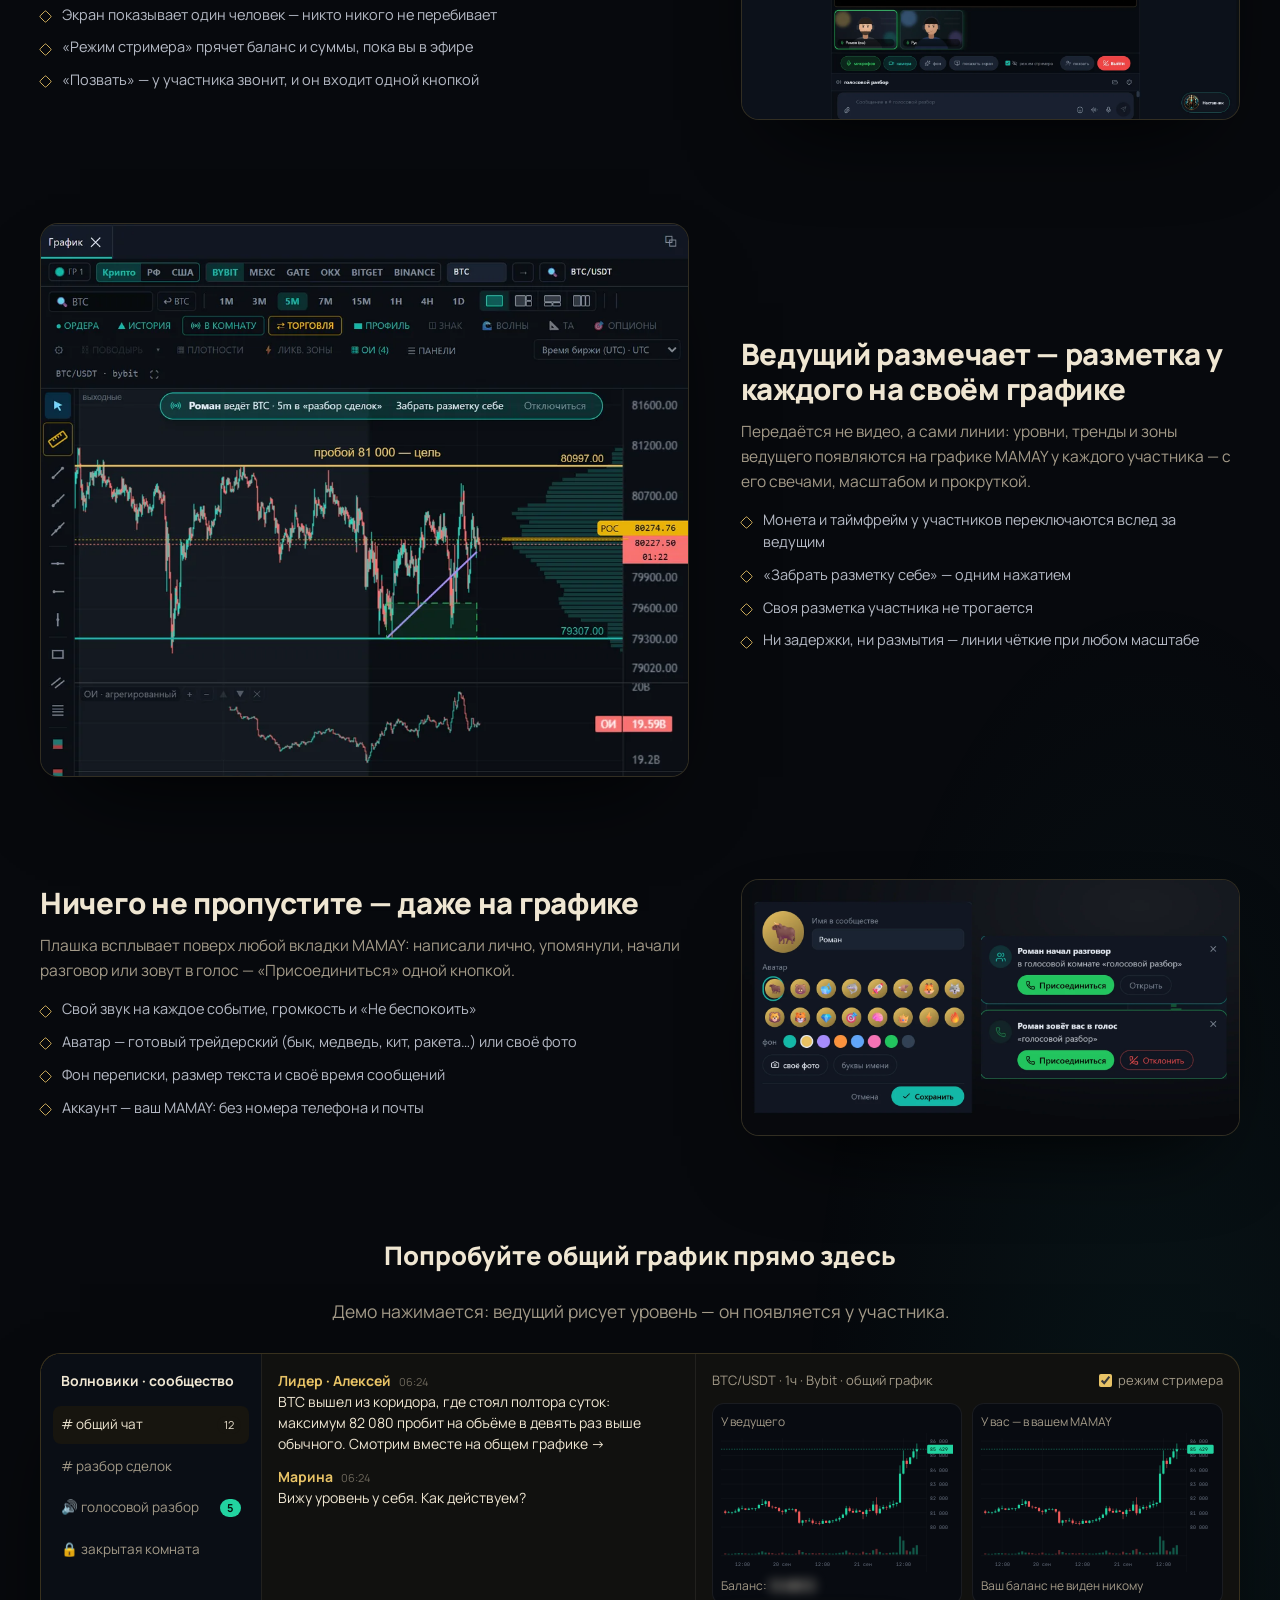
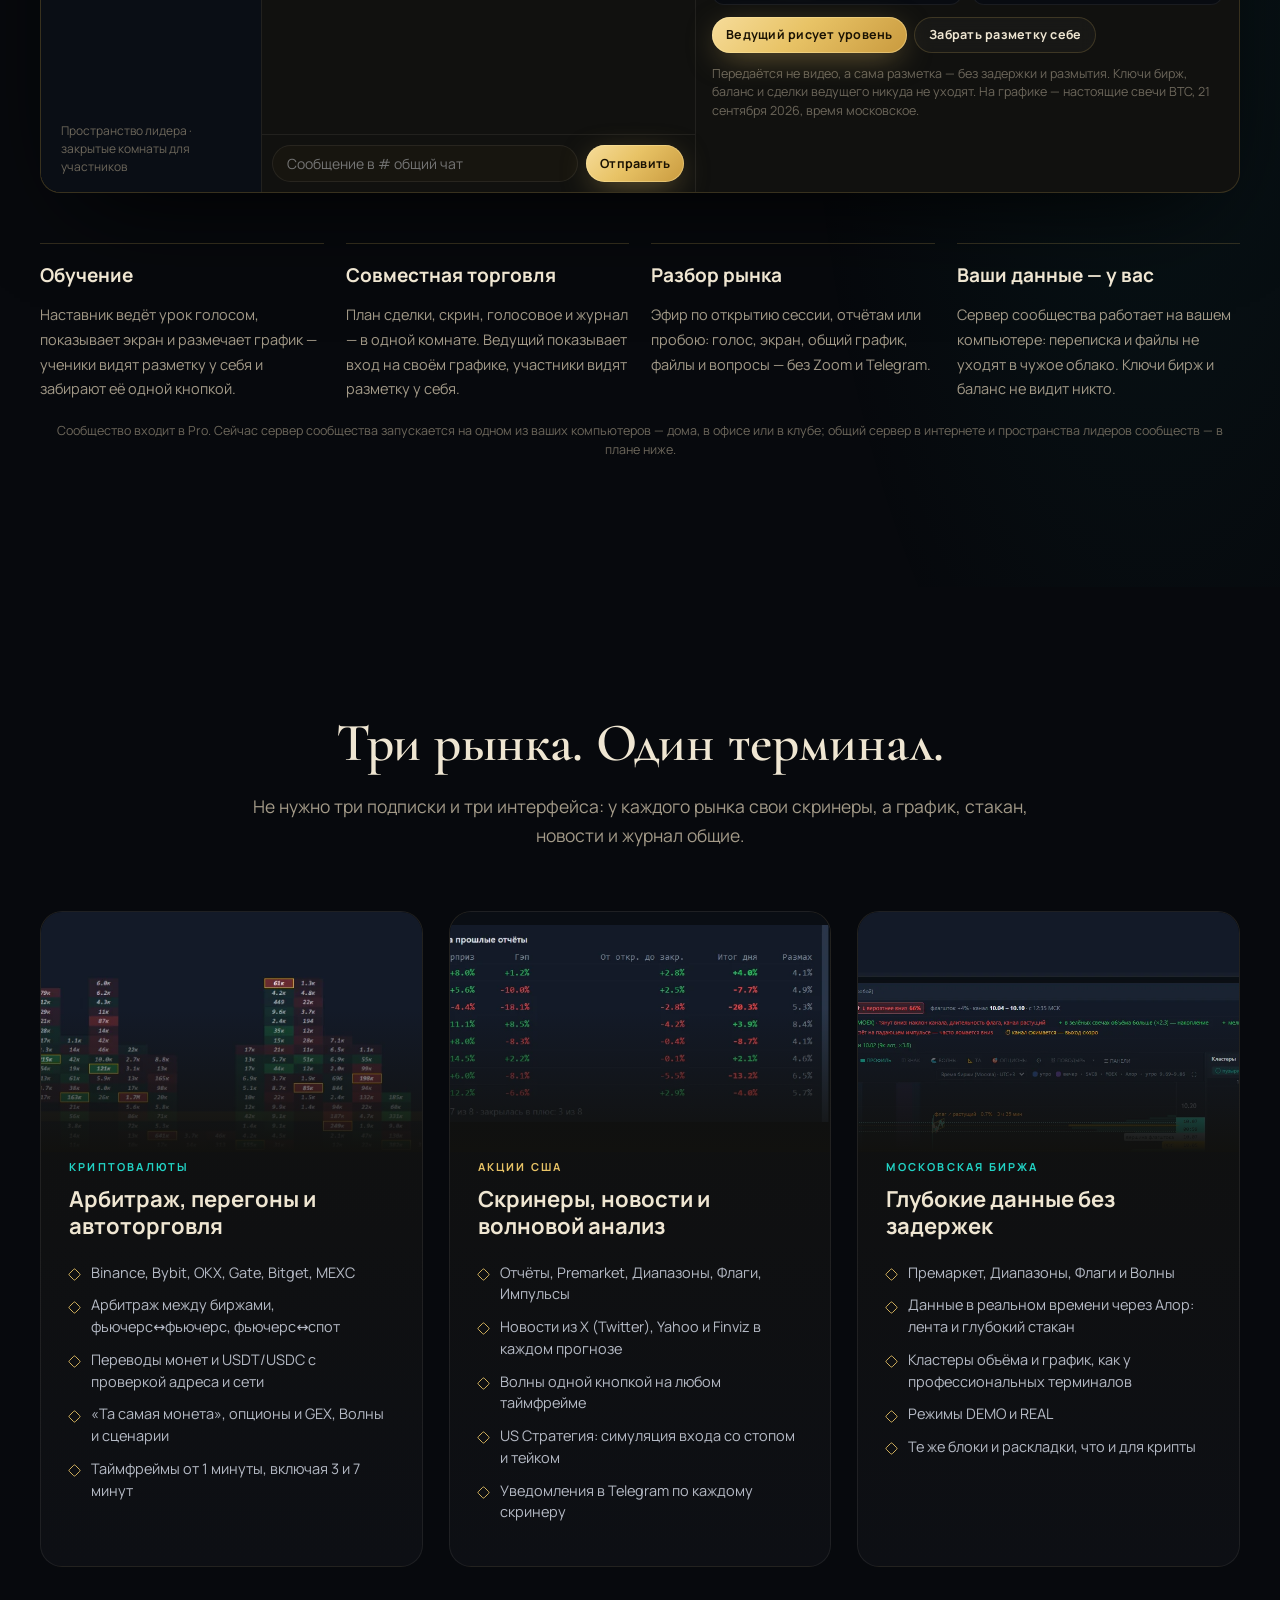
==== commit c7633f7a: "Сайт на своём домене: заявки уходят в Пульт и на info@mamaytrading.com - форма «Получить ранний дост" ====
--- a/site/index.html
+++ b/site/index.html
@@ -19,9 +19,9 @@
 <link rel="preconnect" href="https://fonts.googleapis.com">
 <link rel="preconnect" href="https://fonts.gstatic.com" crossorigin>
 <link href="https://fonts.googleapis.com/css2?family=Cormorant+Garamond:wght@500;600;700&family=Manrope:wght@400;500;600;700;800&family=JetBrains+Mono:wght@400;500;700&display=swap" rel="stylesheet">
-<link rel="stylesheet" href="css/style.css?v=20261027b">
-<link rel="stylesheet" href="css/fx.css?v=20261027b">
-<link rel="stylesheet" href="css/brand.css?v=20261027b">
+<link rel="stylesheet" href="css/style.css?v=20261028a">
+<link rel="stylesheet" href="css/fx.css?v=20261028a">
+<link rel="stylesheet" href="css/brand.css?v=20261028a">
 <script type="application/ld+json">
 {"@context":"https://schema.org","@type":"SoftwareApplication","name":"MAMAY Trading Terminal","applicationCategory":"FinanceApplication","operatingSystem":"Windows 10, Windows 11","inLanguage":"ru",
  "description":"Торговый терминал для криптовалют (Binance, Bybit, OKX, Gate, Bitget, MEXC), акций США и Московской биржи: волны и сценарии сделки, торговля из стакана, проп-кабинет, обучение с наставником через ваш ИИ, арбитраж по чистой прибыли.",
@@ -933,6 +933,7 @@
         <div class="row">
           <label>Имя<input name="name" type="text" autocomplete="name" placeholder="Как к вам обращаться" required></label>
           <label>Email или Telegram<input name="contact" type="text" autocomplete="email" placeholder="you@mail.com или @username" required></label>
+          <label class="hp" aria-hidden="true">Сайт<input name="website" type="text" tabindex="-1" autocomplete="off"></label>
         </div>
         <div class="row">
           <label>Тариф<select name="plan"><option value="free">Бесплатно — $0</option><option value="pro" selected>Pro — $49 в месяц</option><option value="dev">«Разработчик» — $99 в месяц</option><option value="beta">Бета: 14 дней Pro бесплатно</option></select></label>
@@ -991,11 +992,11 @@
   </div>
 </div>
 
-<script src="js/config.js?v=20261027b"></script>
-<script src="js/main.js?v=20261027b"></script>
-<script src="js/fx.js?v=20261027b"></script>
-<script src="js/hero3d.js?v=20261027b"></script>
-<script src="js/comm.js?v=20261027b"></script>
+<script src="js/config.js?v=20261028a"></script>
+<script src="js/main.js?v=20261028a"></script>
+<script src="js/fx.js?v=20261028a"></script>
+<script src="js/hero3d.js?v=20261028a"></script>
+<script src="js/comm.js?v=20261028a"></script>
 <script>
   // искры над баннером главного экрана (как в заставке программы); при «уменьшить движение» — без них
   (function () {
--- a/site/css/style.css
+++ b/site/css/style.css
@@ -290,7 +290,8 @@
 .cta-bg{position:absolute;inset:0;z-index:-2;background:radial-gradient(50% 60% at 20% 30%,rgba(232,194,106,.16),transparent 70%),radial-gradient(45% 55% at 85% 70%,rgba(34,211,197,.14),transparent 70%)}
 .cta-card{max-width:860px;margin:0 auto;text-align:center;padding:clamp(30px,5vw,64px);border-radius:30px;border:1px solid var(--line);background:rgba(8,11,17,.72);backdrop-filter:blur(18px);box-shadow:0 40px 120px -30px rgba(0,0,0,.9),0 0 80px -30px rgba(232,194,106,.35)}
 .wordmark{width:min(440px,80%);margin:0 auto 30px;mix-blend-mode:screen}
-.form{margin-top:36px;text-align:left}
+.form{margin-top:36px;text-align:left;position:relative}
+.form .hp{position:absolute;left:-9999px;width:1px;height:1px;overflow:hidden}  /* ловушка для ботов — людям не видна */
 .form .row{display:grid;grid-template-columns:1fr 1fr;gap:16px;margin-bottom:16px}
 .form label{display:flex;flex-direction:column;gap:8px;font-size:12px;font-weight:600;letter-spacing:.08em;text-transform:uppercase;color:var(--muted)}
 .form input,.form select{font:inherit;font-size:15px;letter-spacing:0;text-transform:none;font-weight:500;color:var(--text);padding:14px 16px;border-radius:12px;border:1px solid var(--line2);background:rgba(255,255,255,.04);outline:none;transition:border-color .2s,background .2s}
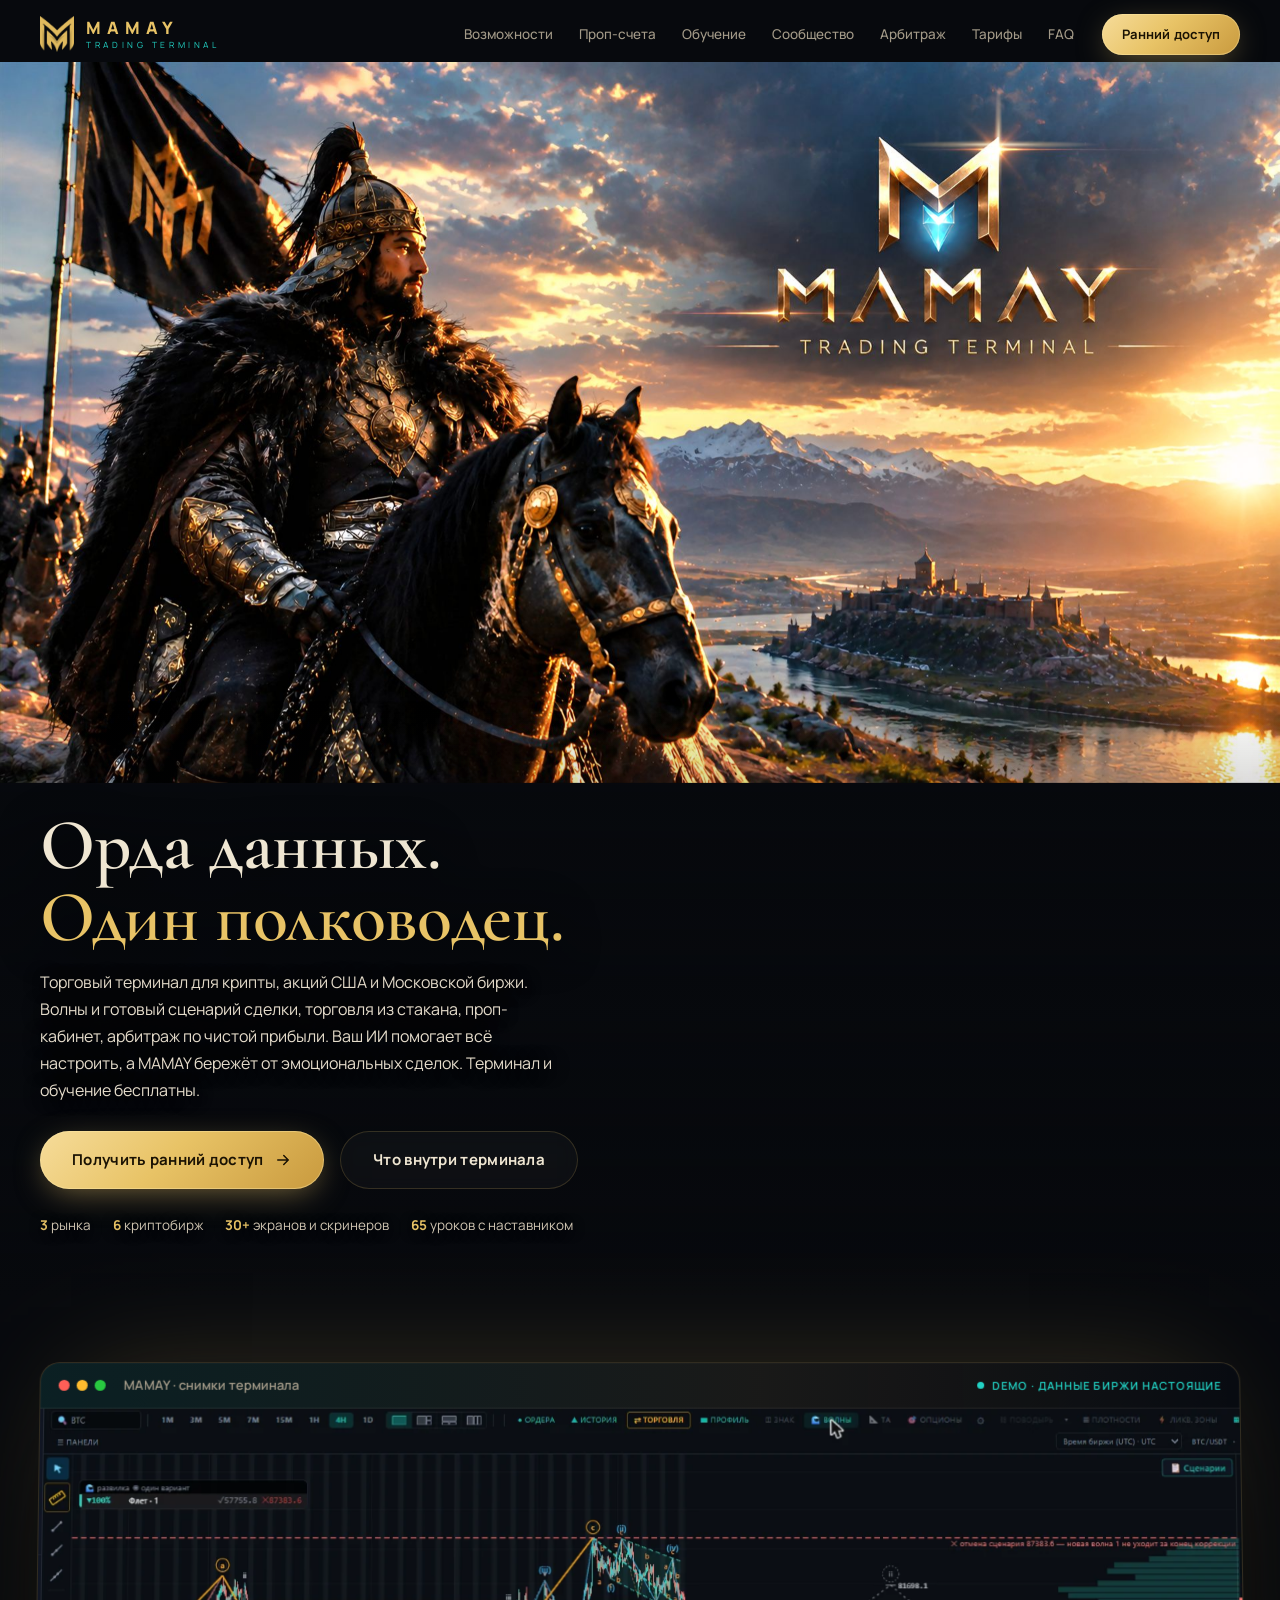
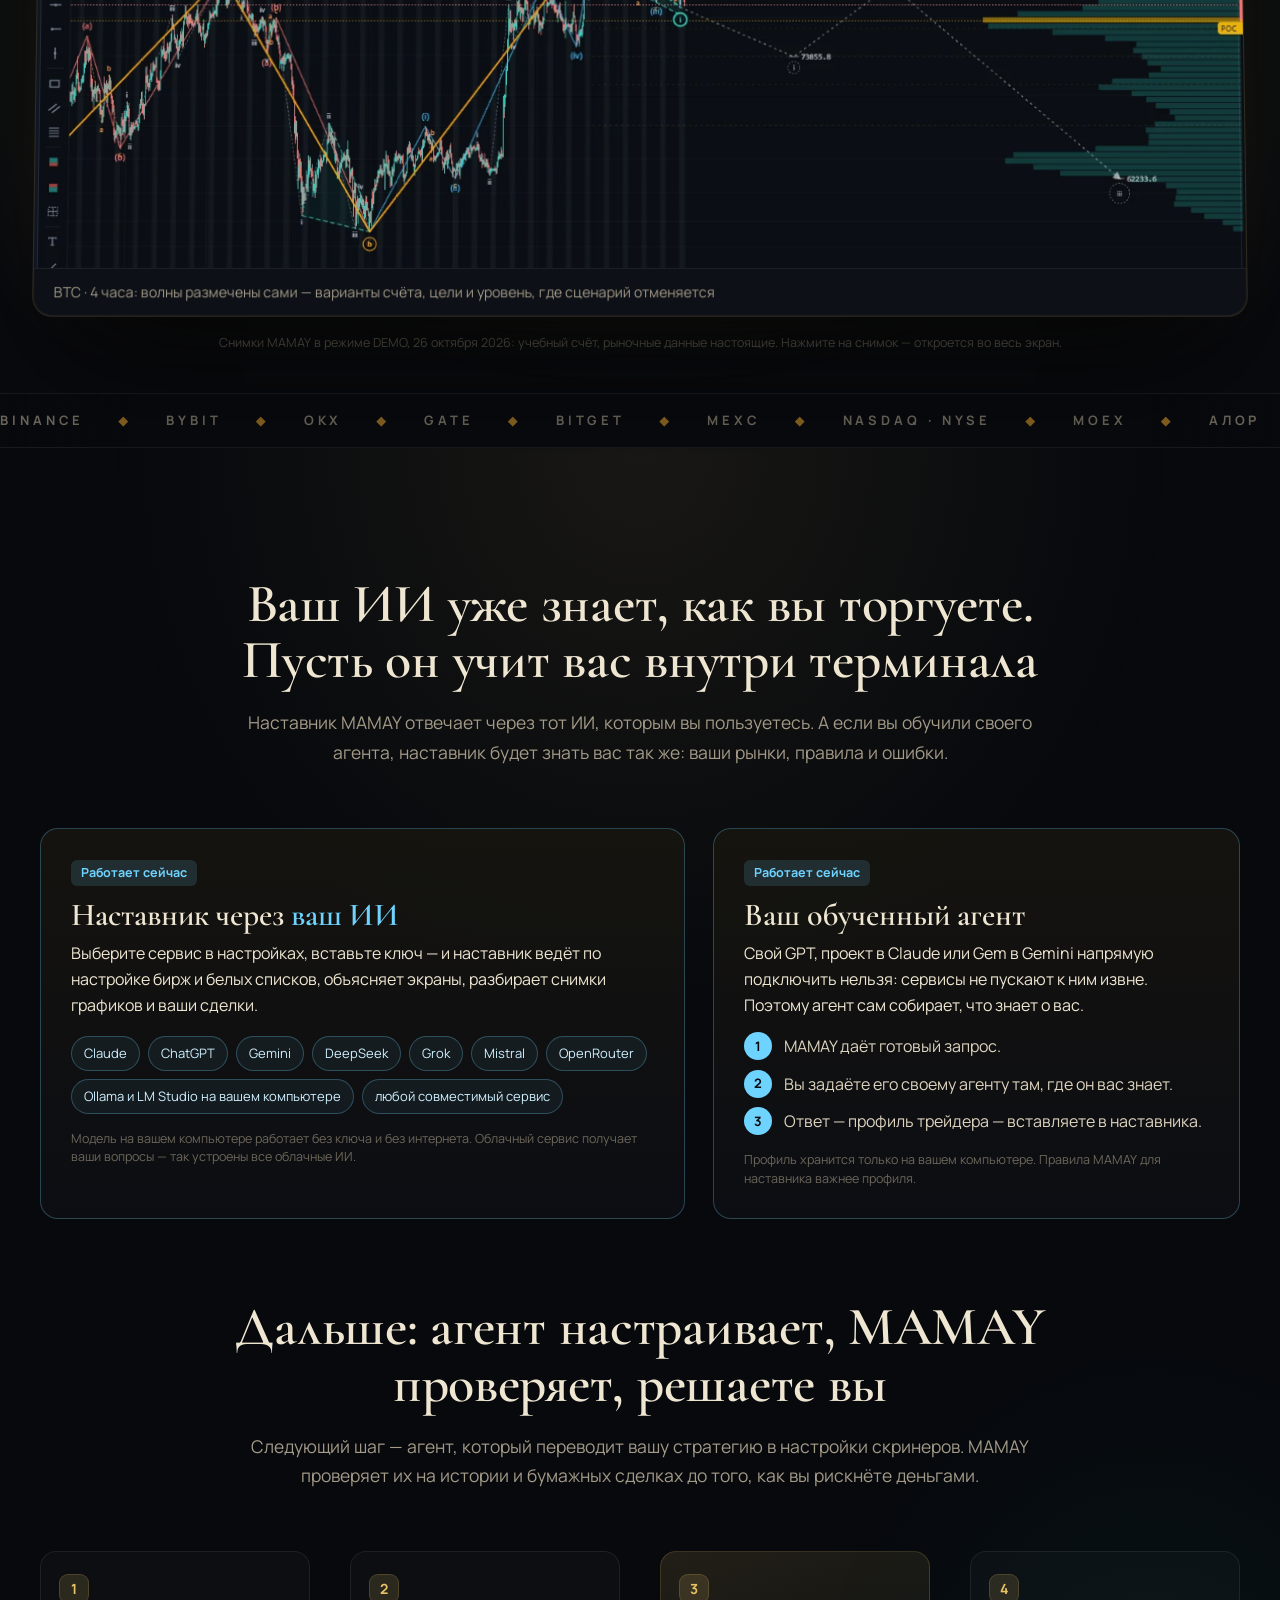
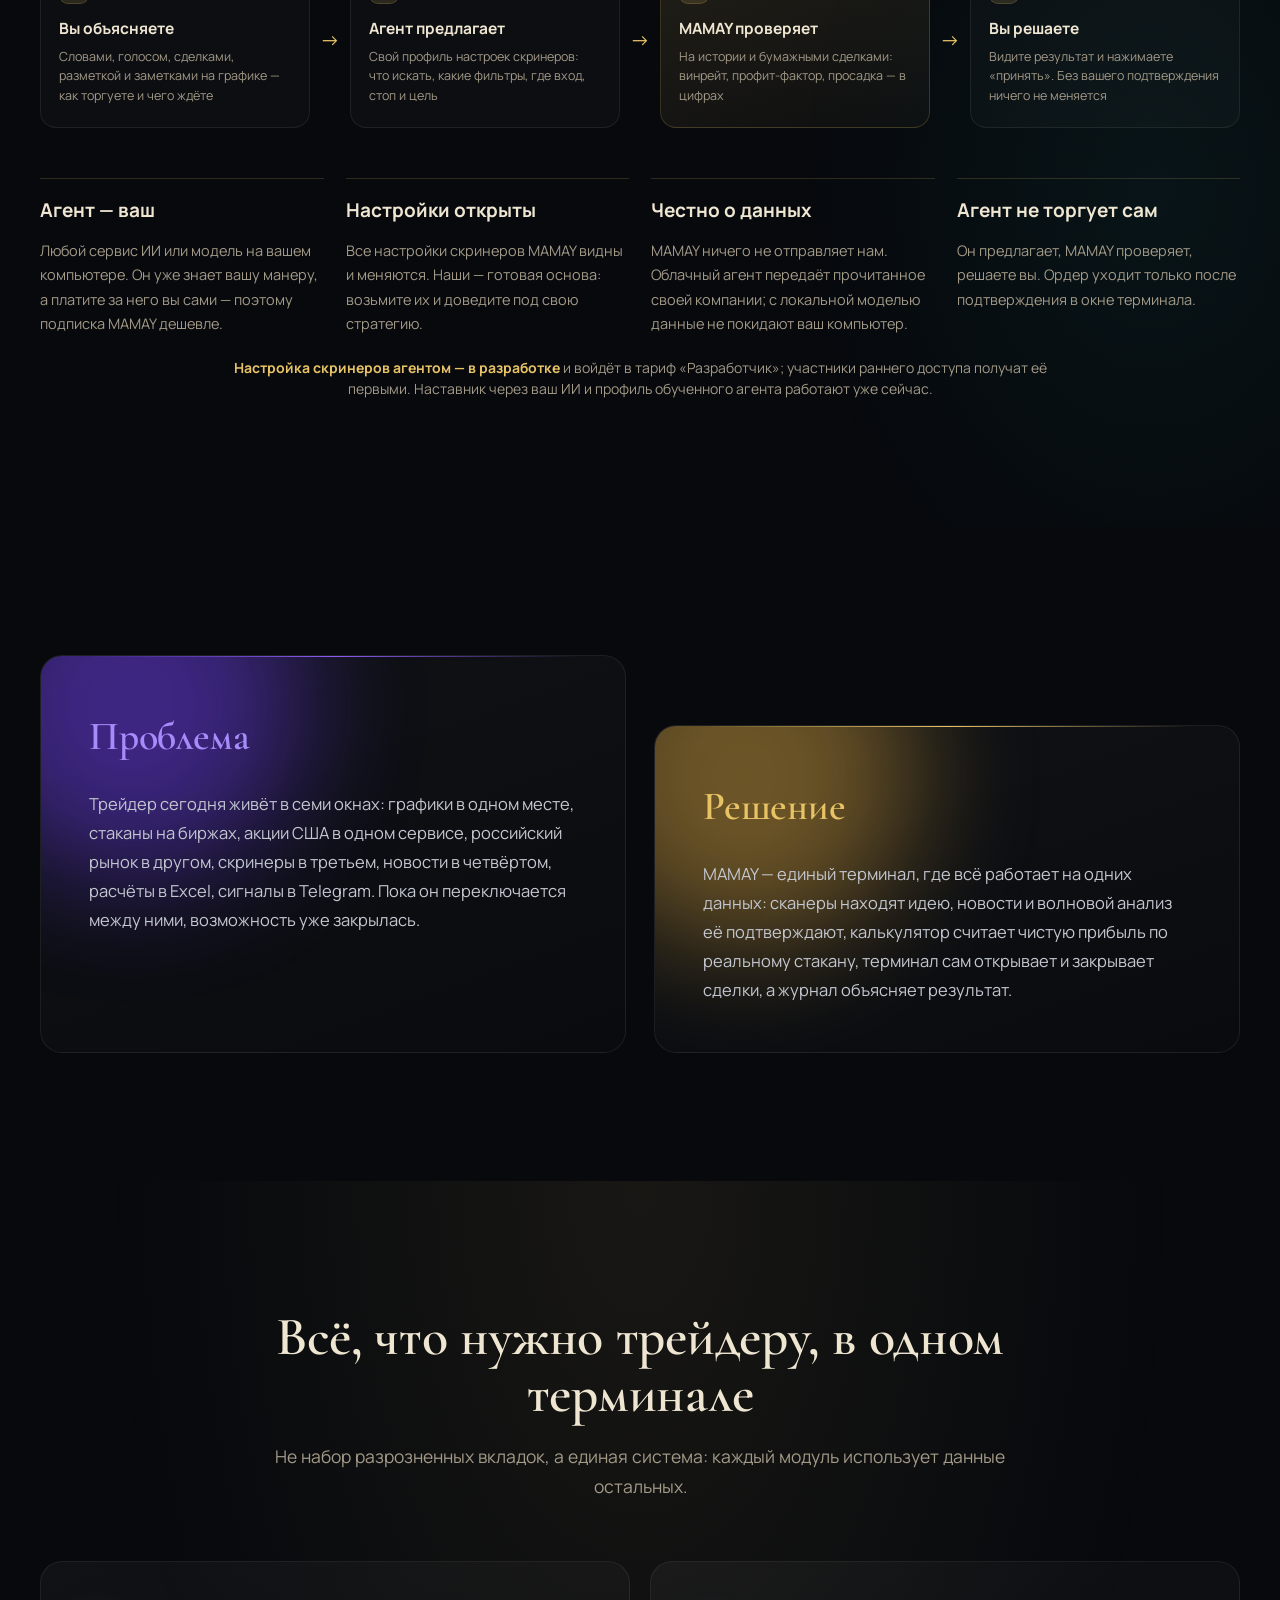
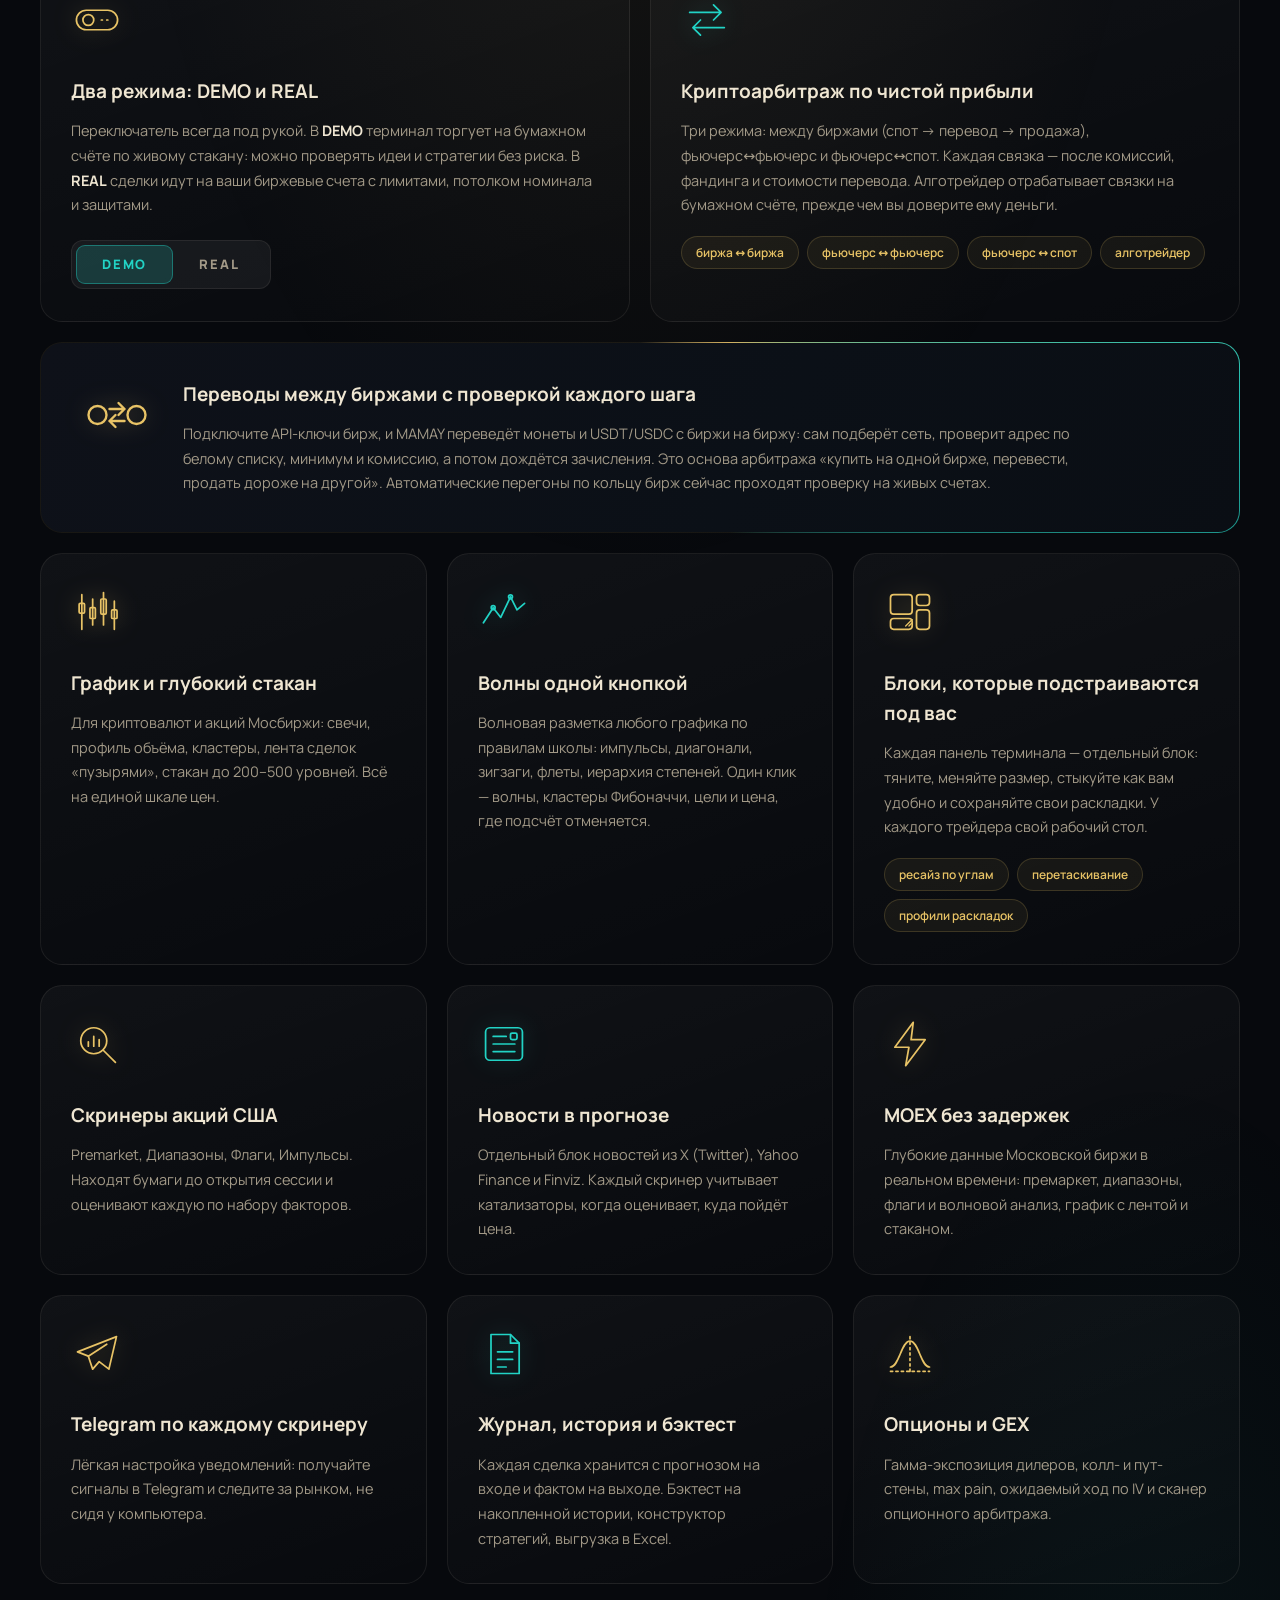
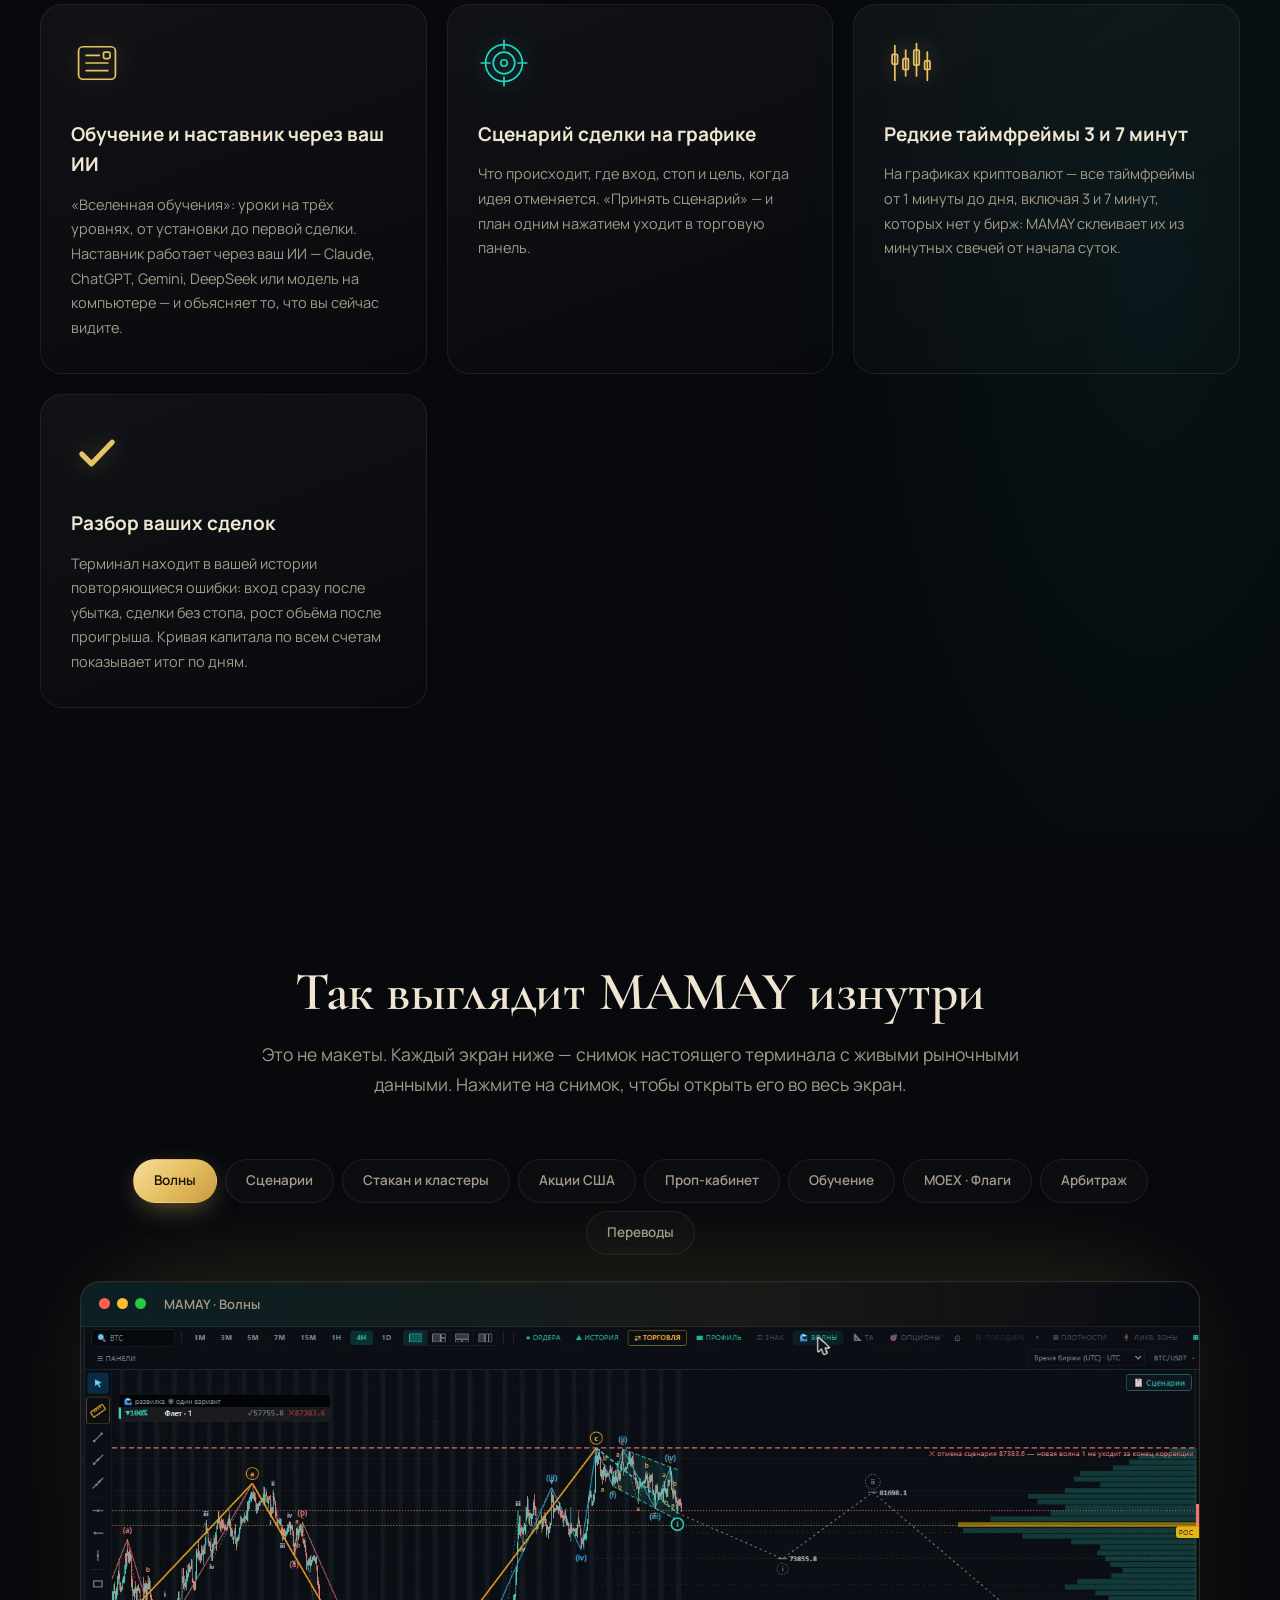
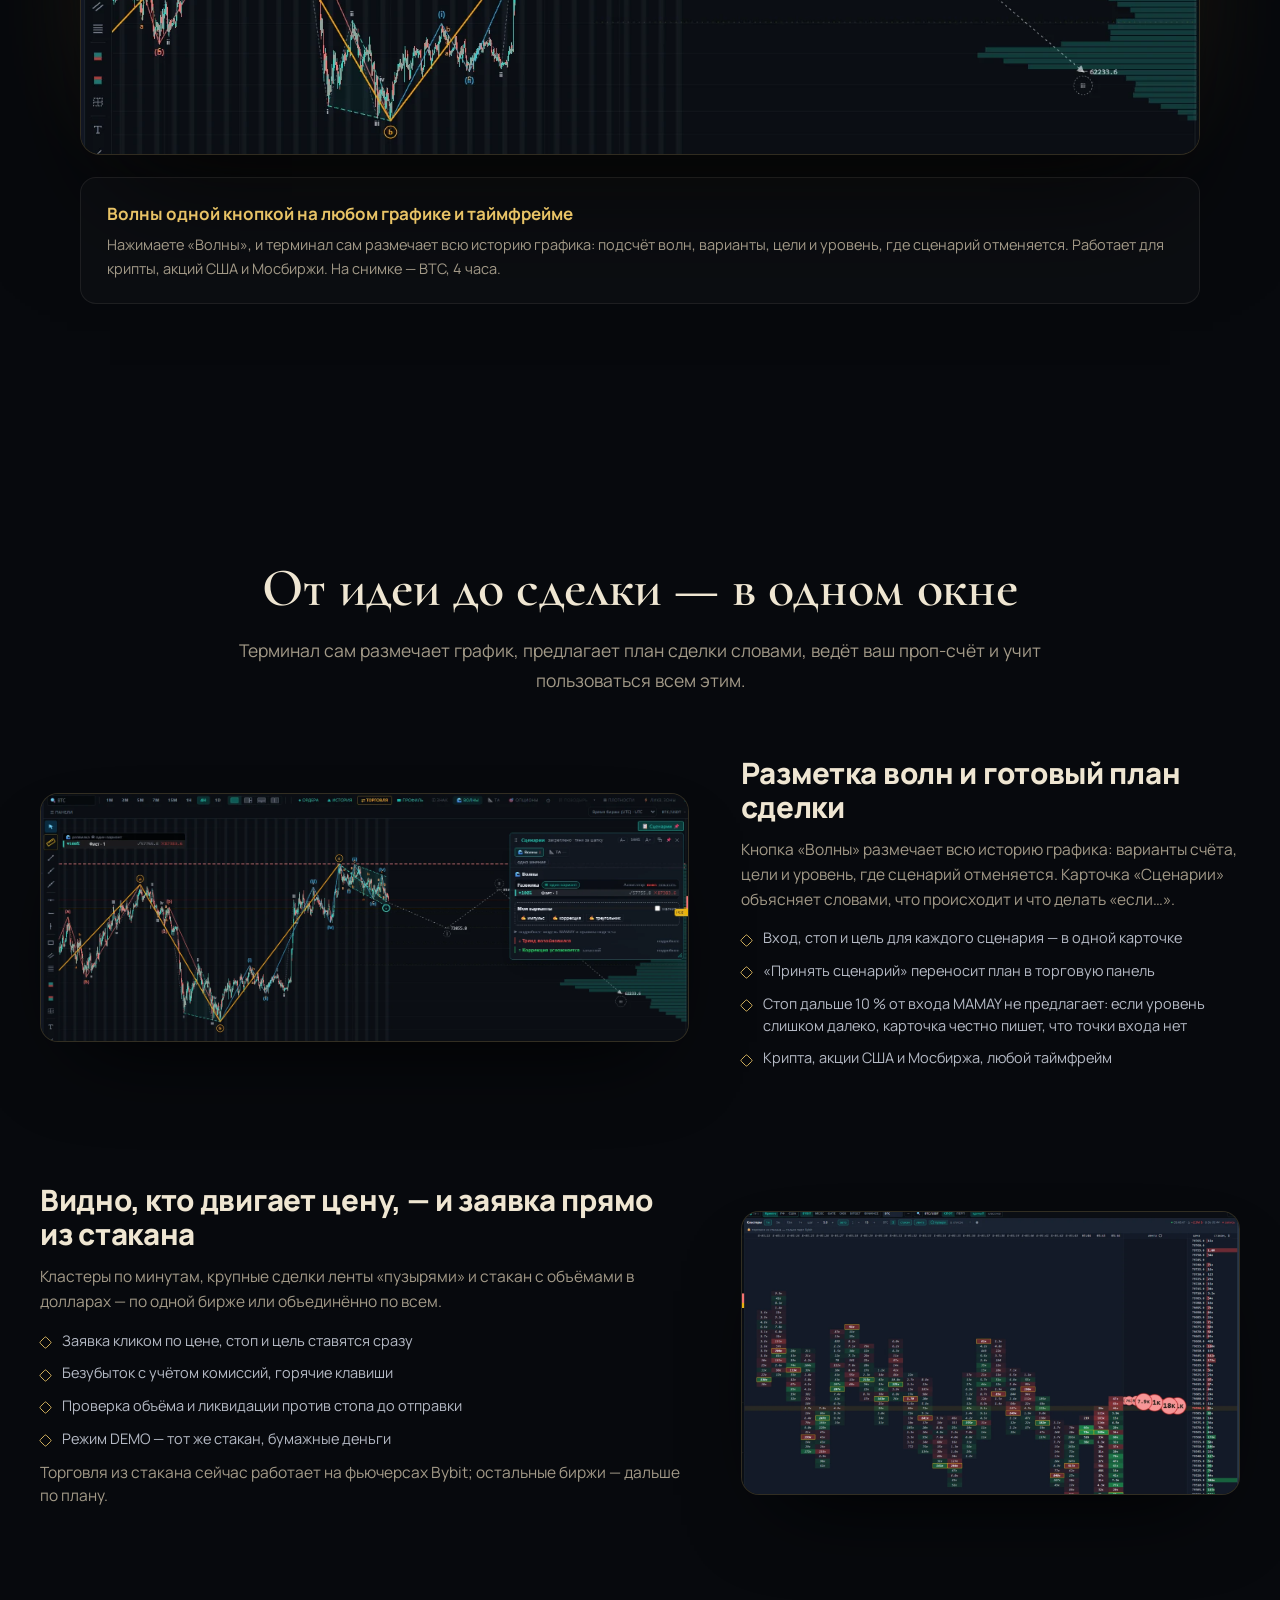
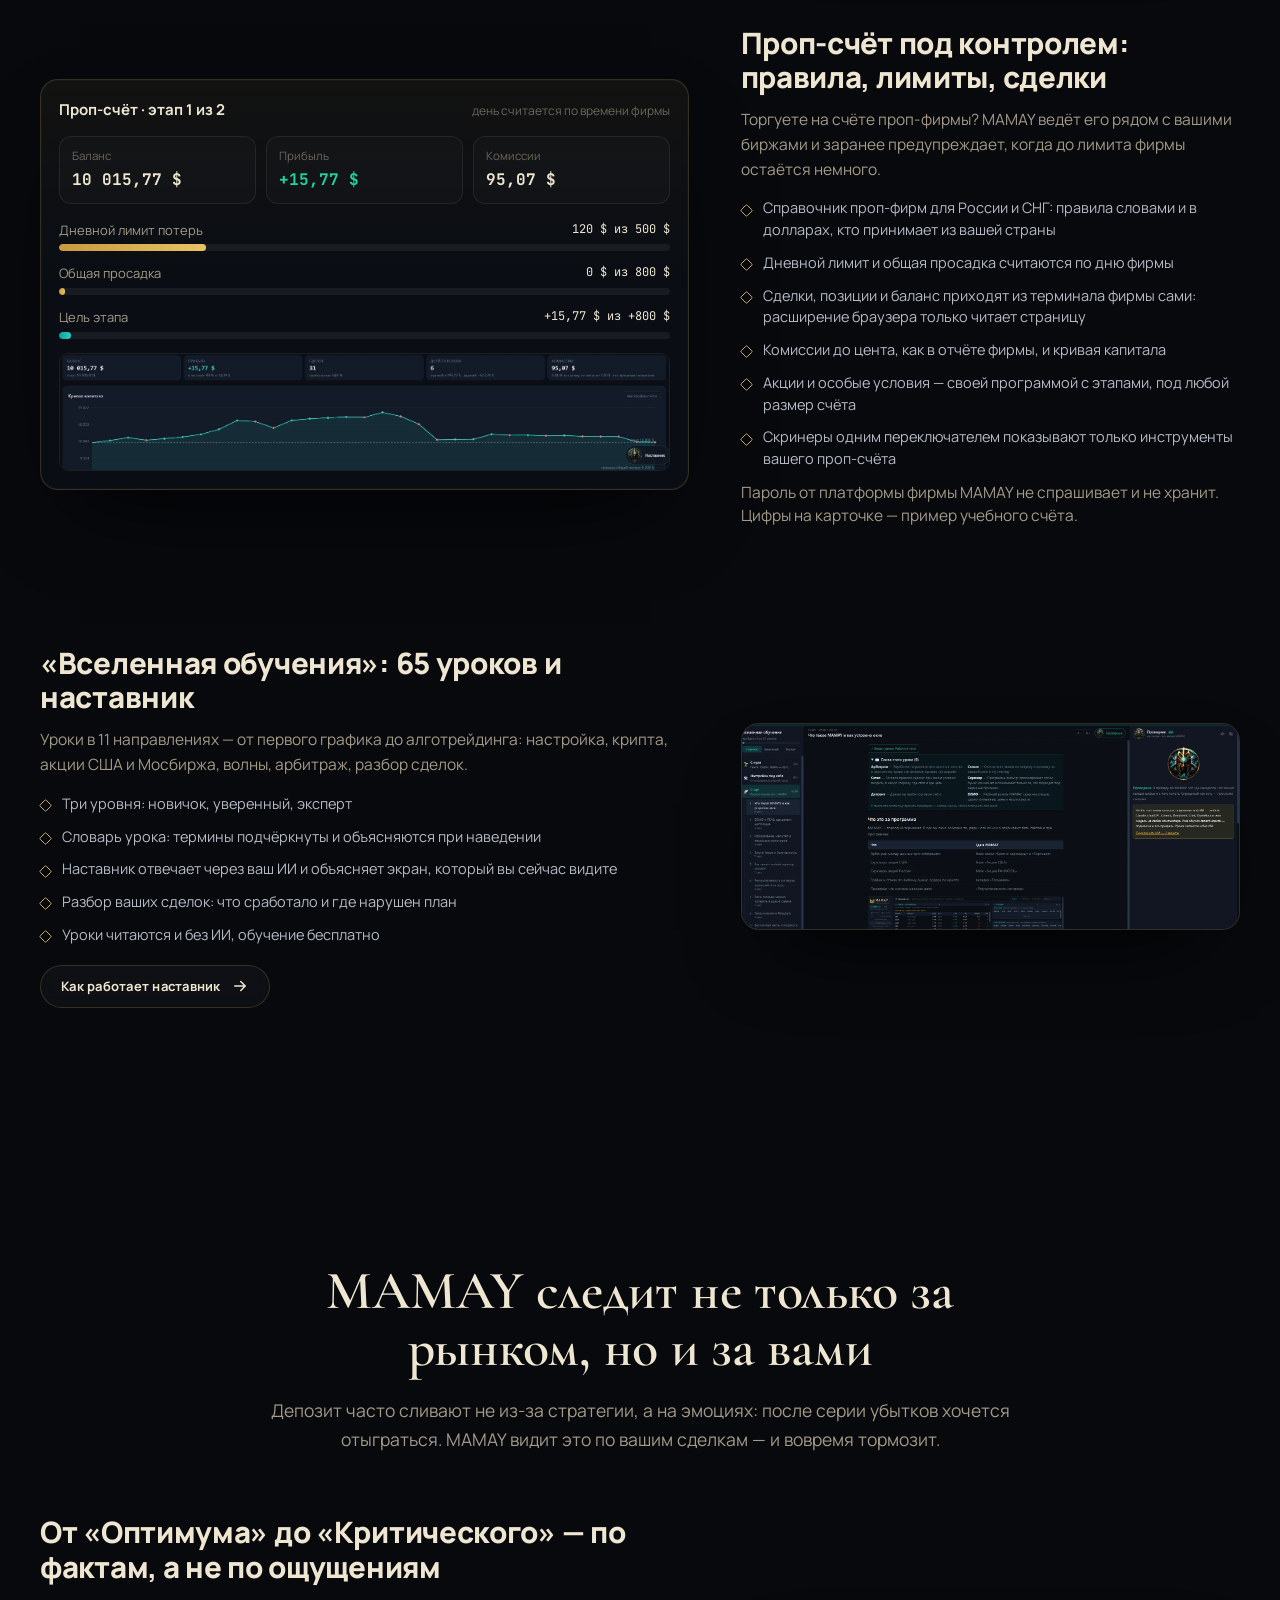
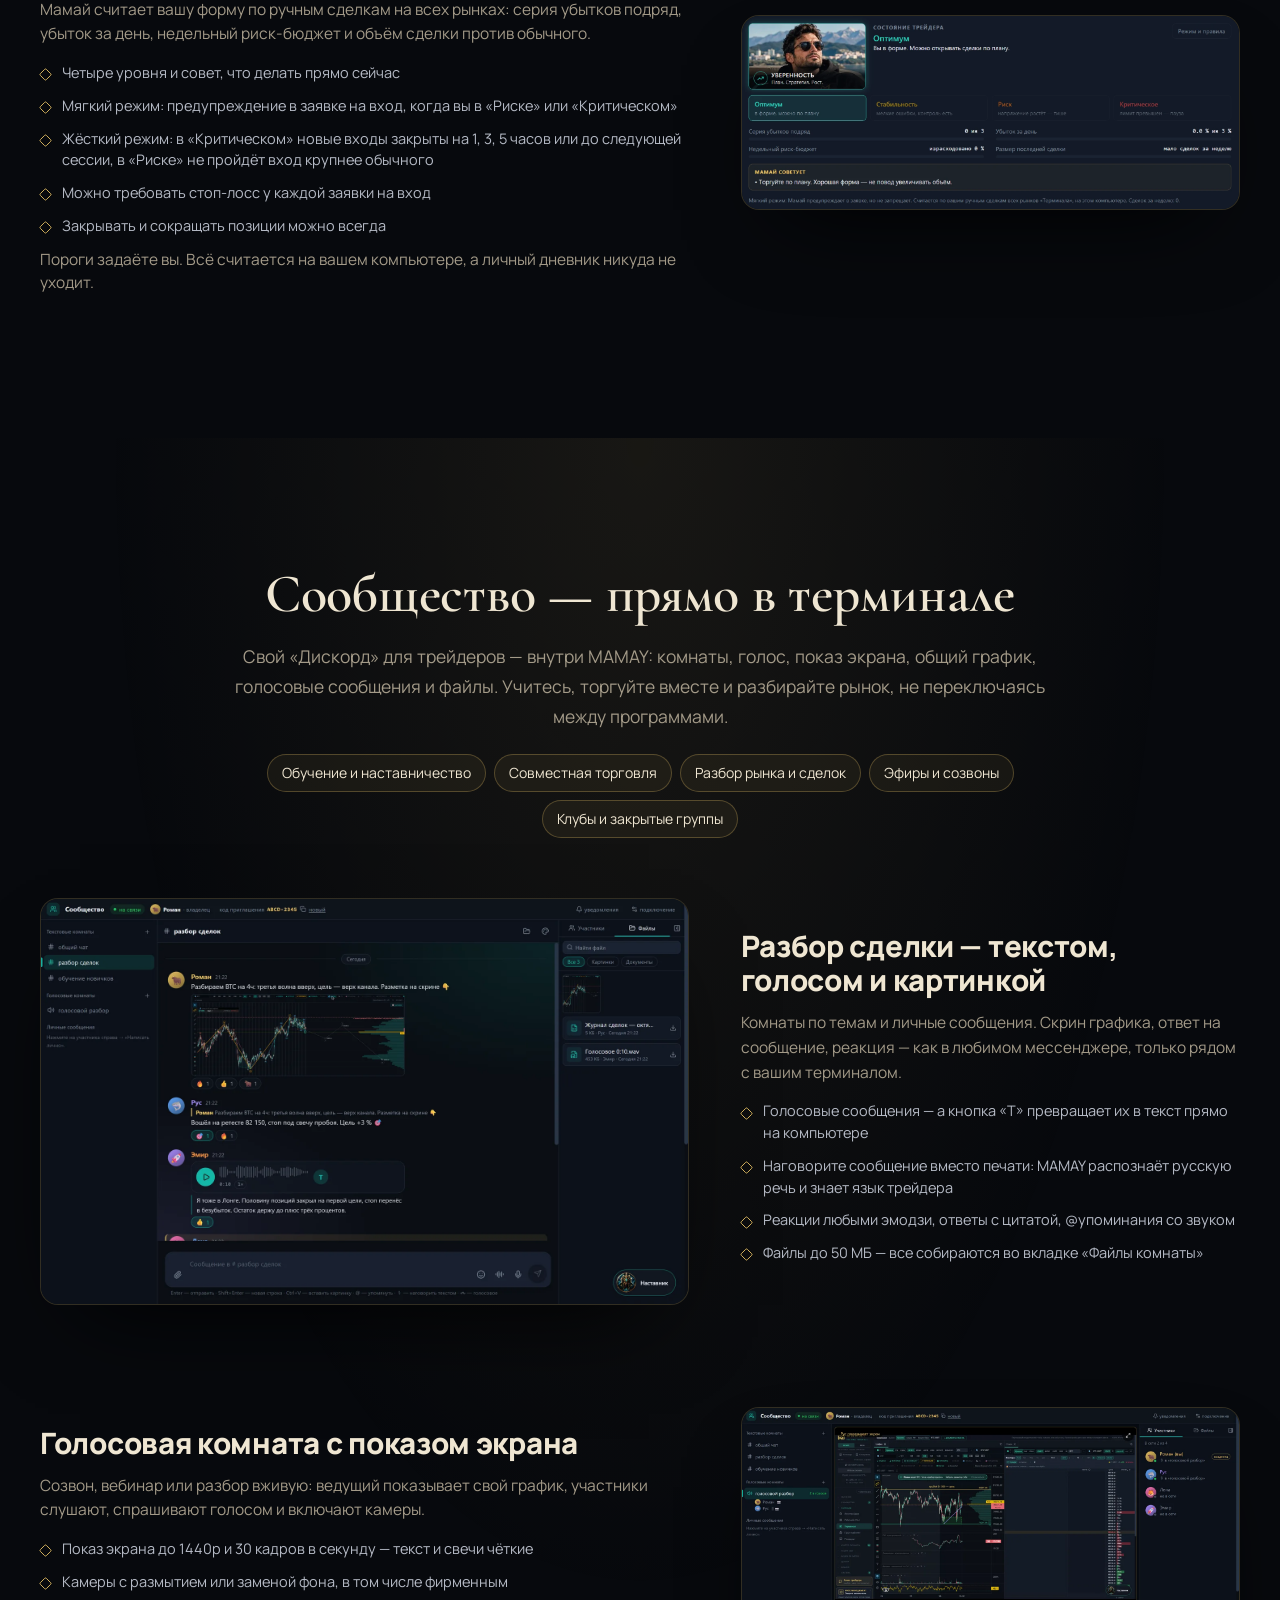
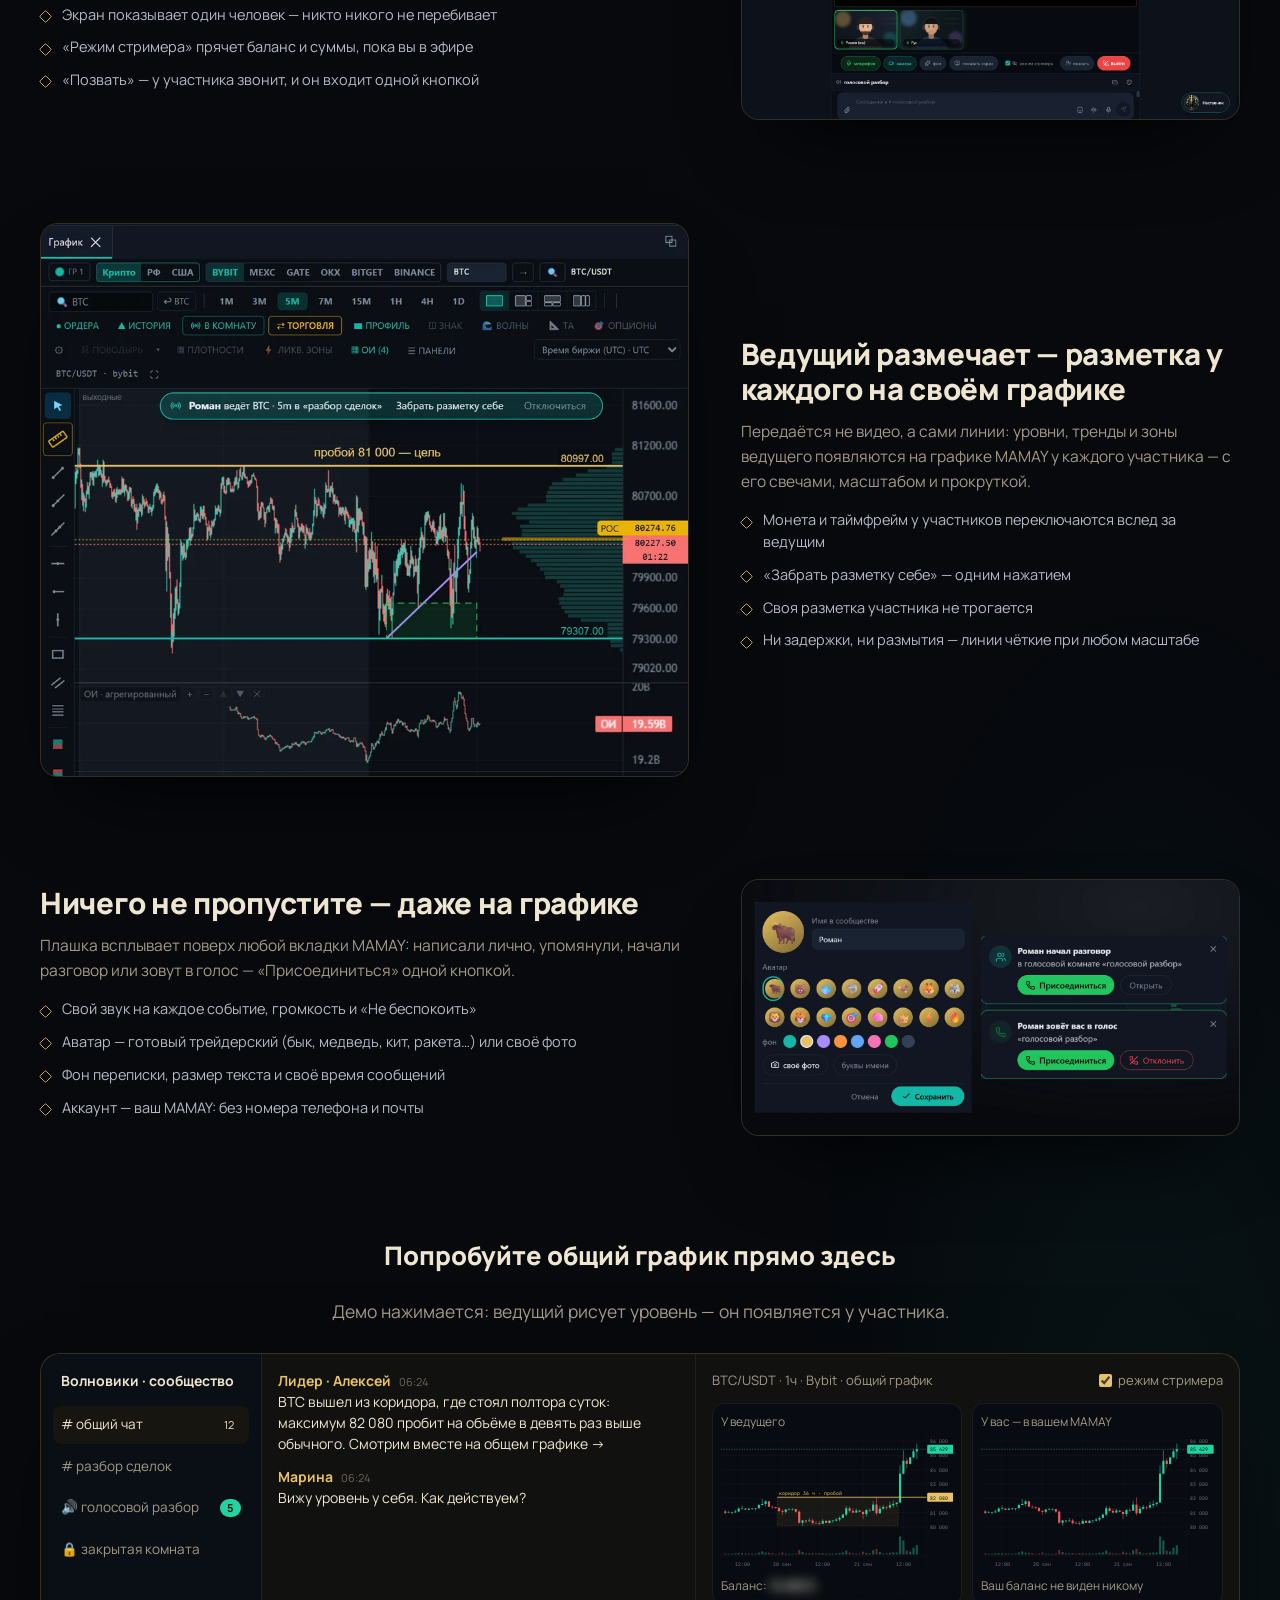
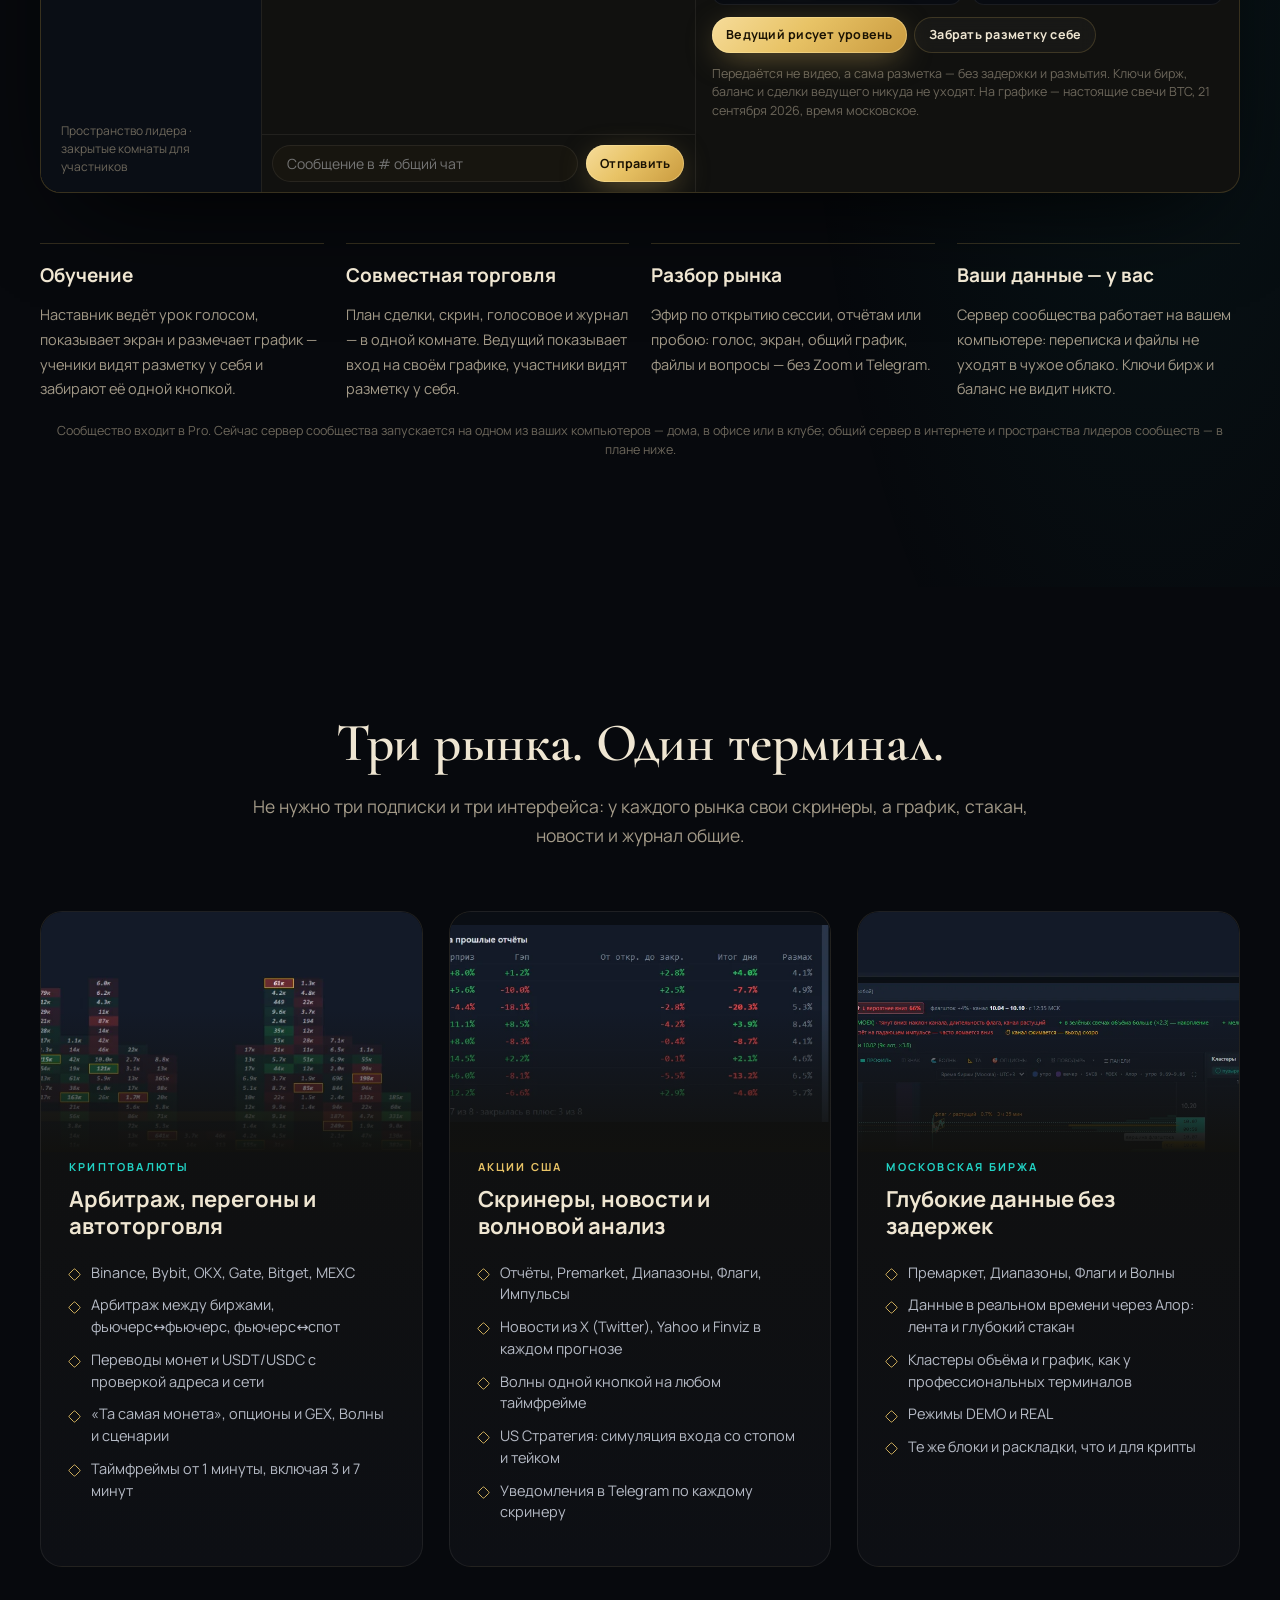
==== commit 3e28975f: "SEO: заголовок и описание под выдачу, canonical, robots.txt, sitemap.xml, разметка Organization/WebS" ====
--- a/site/index.html
+++ b/site/index.html
@@ -3,29 +3,41 @@
 <head>
 <meta charset="utf-8">
 <meta name="viewport" content="width=device-width, initial-scale=1">
-<title>MAMAY — торговый терминал для крипты, акций США и MOEX: скринеры, ваш ИИ-наставник, арбитраж</title>
-<meta name="description" content="MAMAY — торговый терминал для Windows: крипта на шести биржах, акции США и Московская биржа в одном окне. Скринеры, волны и сценарии сделки, торговля из стакана, проп-кабинет, 65 уроков с наставником через ваш ИИ, арбитраж по чистой прибыли. Терминал и обучение — бесплатно.">
+<title>Торговый терминал MAMAY — скринеры крипты, акций США и MOEX</title>
+<meta name="description" content="Торговый терминал для Windows: крипта на 6 биржах, акции США и Мосбиржа в одном окне. Скринеры, торговля из стакана, арбитраж, ИИ-наставник. Бесплатно.">
 <meta name="theme-color" content="#07090d">
+<link rel="canonical" href="https://mamaytrading.com/">
+<meta name="robots" content="index, follow, max-image-preview:large, max-snippet:-1">
 <meta property="og:type" content="website">
 <meta property="og:locale" content="ru_RU">
 <meta property="og:site_name" content="MAMAY Trading Terminal">
 <meta property="og:title" content="MAMAY — Орда данных. Один полководец.">
 <meta property="og:description" content="Терминал для крипты, акций США и MOEX: скринеры, наставник через ваш ИИ, арбитраж по чистой прибыли — в одном окне.">
-<meta property="og:image" content="assets/brand/og.jpg">
+<meta property="og:url" content="https://mamaytrading.com/">
+<meta property="og:image" content="https://mamaytrading.com/assets/brand/og.jpg">
+<meta property="og:image:width" content="1200">
+<meta property="og:image:height" content="630">
+<meta property="og:image:alt" content="MAMAY — торговый терминал: полководец на коне и золотой логотип">
 <meta name="twitter:card" content="summary_large_image">
+<meta name="twitter:title" content="MAMAY — Орда данных. Один полководец.">
+<meta name="twitter:description" content="Терминал для крипты, акций США и MOEX: скринеры, наставник через ваш ИИ, арбитраж по чистой прибыли — в одном окне.">
+<meta name="twitter:image" content="https://mamaytrading.com/assets/brand/og.jpg">
 <link rel="icon" type="image/png" href="assets/favicon.png">
 <link rel="apple-touch-icon" href="assets/apple-touch-icon.png">
 <link rel="preload" as="image" href="assets/brand/banner.jpg">
 <link rel="preconnect" href="https://fonts.googleapis.com">
 <link rel="preconnect" href="https://fonts.gstatic.com" crossorigin>
 <link href="https://fonts.googleapis.com/css2?family=Cormorant+Garamond:wght@500;600;700&family=Manrope:wght@400;500;600;700;800&family=JetBrains+Mono:wght@400;500;700&display=swap" rel="stylesheet">
-<link rel="stylesheet" href="css/style.css?v=20261028a">
-<link rel="stylesheet" href="css/fx.css?v=20261028a">
-<link rel="stylesheet" href="css/brand.css?v=20261028a">
+<link rel="stylesheet" href="css/style.css?v=20261028b">
+<link rel="stylesheet" href="css/fx.css?v=20261028b">
+<link rel="stylesheet" href="css/brand.css?v=20261028b">
 <script type="application/ld+json">
-{"@context":"https://schema.org","@type":"SoftwareApplication","name":"MAMAY Trading Terminal","applicationCategory":"FinanceApplication","operatingSystem":"Windows 10, Windows 11","inLanguage":"ru",
+{"@context":"https://schema.org","@type":"SoftwareApplication","name":"MAMAY Trading Terminal","url":"https://mamaytrading.com/","image":"https://mamaytrading.com/assets/brand/og.jpg","publisher":{"@id":"https://mamaytrading.com/#org"},"applicationCategory":"FinanceApplication","operatingSystem":"Windows 10, Windows 11","inLanguage":"ru",
  "description":"Торговый терминал для криптовалют (Binance, Bybit, OKX, Gate, Bitget, MEXC), акций США и Московской биржи: волны и сценарии сделки, торговля из стакана, проп-кабинет, обучение с наставником через ваш ИИ, арбитраж по чистой прибыли.",
  "offers":[{"@type":"Offer","name":"Бесплатно","price":"0","priceCurrency":"USD"},{"@type":"Offer","name":"Pro","price":"49","priceCurrency":"USD"},{"@type":"Offer","name":"Разработчик","price":"99","priceCurrency":"USD"}]}
+</script>
+<script type="application/ld+json">
+{"@context": "https://schema.org", "@graph": [{"@type": "Organization", "@id": "https://mamaytrading.com/#org", "name": "MAMAY Trading Terminal", "url": "https://mamaytrading.com/", "logo": "https://mamaytrading.com/assets/apple-touch-icon.png", "email": "info@mamaytrading.com"}, {"@type": "WebSite", "@id": "https://mamaytrading.com/#site", "name": "MAMAY", "url": "https://mamaytrading.com/", "inLanguage": "ru", "publisher": {"@id": "https://mamaytrading.com/#org"}}, {"@type": "FAQPage", "@id": "https://mamaytrading.com/#faq", "mainEntity": [{"@type": "Question", "name": "MAMAY гарантирует доход?", "acceptedAnswer": {"@type": "Answer", "text": "Нет. MAMAY — инструмент анализа и автоматизации, а не инвестиционная рекомендация и не гарантия прибыли. Торговля сопряжена с риском потери капитала. Именно поэтому терминал начинает в режиме DEMO и показывает прибыль после всех издержек."}}, {"@type": "Question", "name": "Чем отличаются режимы DEMO и REAL?", "acceptedAnswer": {"@type": "Answer", "text": "В DEMO терминал торгует на бумажном счёте по реальному стакану и реальным ценам, ваши деньги не используются. В REAL сделки отправляются на ваши биржевые счета: реальные ордера включаются отдельным рубильником, с потолком номинала и проверкой готовности биржи."}}, {"@type": "Question", "name": "Какие рынки и биржи поддерживаются?", "acceptedAnswer": {"@type": "Answer", "text": "Криптовалюты: Binance, Bybit, OKX, Gate, Bitget, MEXC. Акции США: скринеры и график, новости из X, Yahoo Finance и Finviz. Московская биржа: акции TQBR с данными Алор в реальном времени. Набор функций у рынков разный: например, арбитраж и перегоны между биржами — криптовалютный модуль."}}, {"@type": "Question", "name": "Как работает перевод средств между биржами?", "acceptedAnswer": {"@type": "Answer", "text": "Вы подключаете API-ключи бирж, и терминал переводит монеты или USDT/USDC с биржи на биржу: подбирает сеть, сверяет адрес с белым списком, проверяет минимум и комиссию, ждёт зачисления. Выводы идут только на адреса из белого списка. Автоматические перегоны по кругу бирж для арбитража сейчас проходят проверку на живых счетах."}}, {"@type": "Question", "name": "Какие таймфреймы есть на графике?", "acceptedAnswer": {"@type": "Answer", "text": "1, 3, 5, 7 и 15 минут, 1 час, 4 часа и день. Редких 3 и 7 минут у бирж нет — MAMAY склеивает их из минутных свечей от начала суток, как это принято в больших терминалах. В бесплатной части доступны 1 час, 4 часа и день, мельче — в Pro."}}, {"@type": "Question", "name": "Можно ли настроить интерфейс под себя?", "acceptedAnswer": {"@type": "Answer", "text": "Да. Все панели терминала — независимые блоки: их можно двигать, менять размер, стыковать и сохранять раскладки."}}, {"@type": "Question", "name": "Где хранятся мои API-ключи?", "acceptedAnswer": {"@type": "Answer", "text": "Терминал работает локально на вашем компьютере, в облако ключи не передаются. Для большинства функций достаточно ключей с правами только на чтение."}}, {"@type": "Question", "name": "На каких системах работает?", "acceptedAnswer": {"@type": "Answer", "text": "Текущая версия рассчитана на Windows 10 и 11 и открывается в браузере или как отдельное окно приложения. Облачная версия и другие платформы — в планах."}}, {"@type": "Question", "name": "Сколько это стоит?", "acceptedAnswer": {"@type": "Answer", "text": "Терминал, ручная торговля, учебные счета и обучение бесплатны. Арбитраж в реальном времени, скринеры, проп-кабинет, перегоны и сообщество открывает подписка Pro. Pro стоит $49 в месяц; участникам раннего доступа — $29 в месяц, пока подписка не прерывается. Тариф «Разработчик» со своим ИИ-агентом — $99 в месяц, откроется вместе с первой версией агента. Участники раннего доступа получают Pro на 14 дней бесплатно. Годовая подписка — два месяца в подарок: Pro $490, «Разработчик» $990 в год."}}, {"@type": "Question", "name": "Чем бесплатная витрина арбитража отличается от Pro?", "acceptedAnswer": {"@type": "Answer", "text": "В бесплатной части список связок обновляется раз в 15 минут. Этого хватает, чтобы увидеть, какие связки бывают и сколько в них чистой прибыли, но торговать по нему нельзя: связка живёт секунды и минуты. В Pro список обновляется в реальном времени, а клик по строке открывает карточку с пересчётом под ваш объём и кнопкой входа."}}, {"@type": "Question", "name": "Как получить Pro?", "acceptedAnswer": {"@type": "Answer", "text": "В «Настройках» терминала есть код вашего компьютера. Вы отправляете его нам, получаете ключ подписки и вставляете в те же «Настройки» — Pro открывается сразу. Ключ проверяется на вашем компьютере, интернет для этого не нужен. Ключи бирж для подписки не нужны никогда."}}, {"@type": "Question", "name": "Какой ИИ можно подключить и куда уходят данные?", "acceptedAnswer": {"@type": "Answer", "text": "Тот, которым вы уже пользуетесь: Claude, ChatGPT, Gemini, DeepSeek, Grok, Mistral, OpenRouter, любой совместимый сервис или модель на вашем компьютере (Ollama, LM Studio). Наставник работает через него уже сейчас, а обученного агента можно подключить профилем: MAMAY даёт готовый запрос, агент отвечает, ответ вставляется в наставника. MAMAY ничего не отправляет нам. Облачный ИИ получает ваши вопросы — так устроены все облачные сервисы; с локальной моделью данные не покидают компьютер. Настройка скринеров агентом — в разработке, войдёт в тариф «Разработчик» ($99 в месяц)."}}, {"@type": "Question", "name": "Я торгую на проп-счёте. Чем поможет MAMAY?", "acceptedAnswer": {"@type": "Answer", "text": "Проп-кабинет держит правила вашей фирмы перед глазами: дневной лимит и общая просадка считаются по дню фирмы, цель этапа и комиссии — до цента, как в её отчёте. Сделки, позиции и баланс приходят из терминала фирмы сами: расширение браузера только читает страницу, пароль от платформы MAMAY не спрашивает и не хранит. Если у фирмы акция с особыми условиями, её можно задать своей программой с этапами. Скринеры одним переключателем показывают только инструменты, доступные на вашем счёте."}}, {"@type": "Question", "name": "Что такое «Сообщество» и когда оно появится?", "acceptedAnswer": {"@type": "Answer", "text": "Это чат, голосовые комнаты, показ экрана и общий график внутри MAMAY: ведущий размечает график у себя, а разметка появляется у каждого участника в его собственном терминале. Лидеры смогут вести своё пространство с закрытыми комнатами. Запуск — с декабря 2026 года, в подписке Pro без доплаты."}}, {"@type": "Question", "name": "Какие мои данные хранит MAMAY?", "acceptedAnswer": {"@type": "Answer", "text": "Никаких личных данных: терминал работает на вашем компьютере, ключи бирж, сделки и баланс остаются у вас. Для подписки нужен только код компьютера — ни имени, ни телефона. Пароли от платформ проп-фирм MAMAY не спрашивает. В сообществе вход будет по ключу подписки, без номера телефона и почты. Если вы оставляете заявку на сайте, мы используем ваш контакт только для ответа."}}, {"@type": "Question", "name": "Как MAMAY бережёт от эмоциональных сделок?", "acceptedAnswer": {"@type": "Answer", "text": "Мамай считает вашу форму по ручным сделкам: серия убытков подряд, убыток за день, недельный риск-бюджет, объём сделки против обычного. Уровней четыре — от «Оптимума» до «Критического». В мягком режиме он предупреждает в заявке на вход, в жёстком — в «Критическом» закрывает новые входы на выбранное время, а в «Риске» не пропускает вход крупнее обычного. Пороги и режим выбираете вы сами в «Настройках»; закрывать позиции можно всегда."}}, {"@type": "Question", "name": "Сложно ли настроить арбитраж между биржами?", "acceptedAnswer": {"@type": "Answer", "text": "Не нужно разбираться в одиночку. Наставник через ваш ИИ видит экран настройки и ведёт по шагам: какие права дать ключу, где на бирже белый список, что значит ответ биржи. Адреса для белых списков мастер находит сам по каждой сети, проверка бирж показывает права ключей, диагностика — минимумы и комиссии сетей. Ключи бирж и адреса кошельков в ИИ не передаются."}}, {"@type": "Question", "name": "Я новичок. С чего начать?", "acceptedAnswer": {"@type": "Answer", "text": "С режима DEMO и «Вселенной обучения»: 65 уроков на трёх уровнях ведут от установки до первой сделки на учебном счёте. Наставник в терминале работает через ваш ИИ, отвечает на вопросы и объясняет экран, который вы сейчас видите. Наставник учит пользоваться инструментом, а не раздаёт сигналы."}}]}]}
 </script>
 </head>
 <body>
@@ -91,7 +103,7 @@
   <div class="hb-embers" id="hb-embers" aria-hidden="true"></div>
   <div class="wrap hb-in">
     <div class="hb-copy">
-      <h1>Орда данных.<span class="l2">Один полководец.</span></h1>
+      <h1><span class="vh">Торговый терминал MAMAY. </span>Орда данных.<span class="l2">Один полководец.</span></h1>
       <p class="lead">Торговый терминал для крипты, акций США и Московской биржи. Волны и готовый сценарий сделки, торговля из стакана, проп-кабинет, арбитраж по чистой прибыли. Ваш ИИ помогает всё настроить, а MAMAY бережёт от эмоциональных сделок. Терминал и обучение бесплатны.</p>
       <div class="hero-cta">
         <a href="#contact" class="btn btn-gold btn-lg">Получить ранний доступ <svg class="ic"><use href="#i-arrow"/></svg></a>
@@ -340,7 +352,7 @@
       <div class="shot-main">
         <figure class="frame">
           <div class="frame-bar"><div class="lights"><i></i><i></i><i></i></div><div class="frame-title" id="shot-title">MAMAY · Волны</div></div>
-          <button class="shot-zoom" id="shot-zoom" aria-label="Открыть снимок на весь экран"><img id="shot-img" src="assets/shots/s-waves.webp" alt="" width="1544" height="589"></button>
+          <button class="shot-zoom" id="shot-zoom" aria-label="Открыть снимок на весь экран"><img id="shot-img" src="assets/shots/s-waves.webp" alt="Волны одной кнопкой на любом графике и таймфрейме — экран MAMAY" width="1544" height="589"></button>
         </figure>
         <div class="shot-cap" id="shot-cap" aria-live="polite"></div>
       </div>
@@ -992,11 +1004,11 @@
   </div>
 </div>
 
-<script src="js/config.js?v=20261028a"></script>
-<script src="js/main.js?v=20261028a"></script>
-<script src="js/fx.js?v=20261028a"></script>
-<script src="js/hero3d.js?v=20261028a"></script>
-<script src="js/comm.js?v=20261028a"></script>
+<script src="js/config.js?v=20261028b"></script>
+<script src="js/main.js?v=20261028b"></script>
+<script src="js/fx.js?v=20261028b"></script>
+<script src="js/hero3d.js?v=20261028b"></script>
+<script src="js/comm.js?v=20261028b"></script>
 <script>
   // искры над баннером главного экрана (как в заставке программы); при «уменьшить движение» — без них
   (function () {
--- a/site/css/brand.css
+++ b/site/css/brand.css
@@ -101,3 +101,5 @@
 
 @media (max-width:900px){.ai-two{grid-template-columns:1fr}}
 @media (prefers-reduced-motion:reduce){.hb *,.hb *::before,.hb *::after{animation:none!important}.hb-em{display:none}}
+/* текст для поисковиков и экранных дикторов, глазу не виден */
+.vh{position:absolute!important;width:1px;height:1px;padding:0;margin:-1px;overflow:hidden;clip:rect(0 0 0 0);white-space:nowrap;border:0}
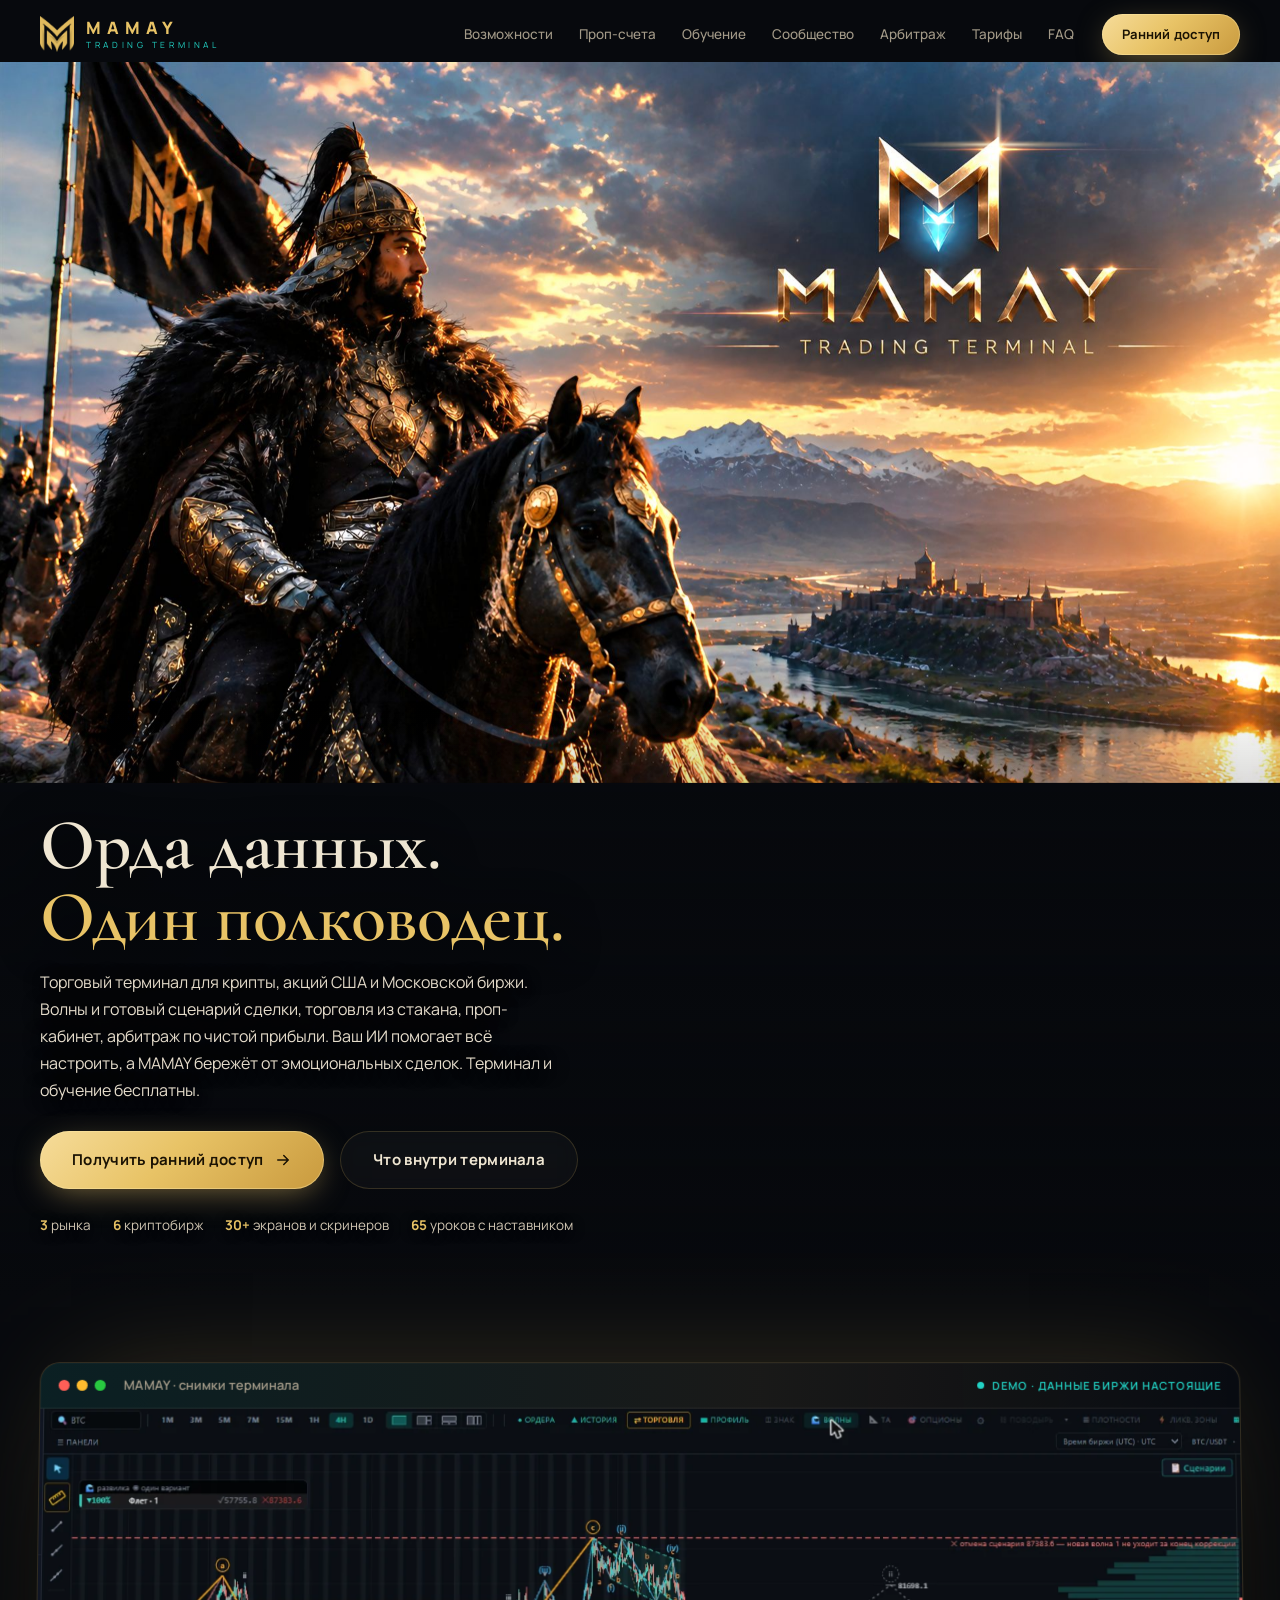
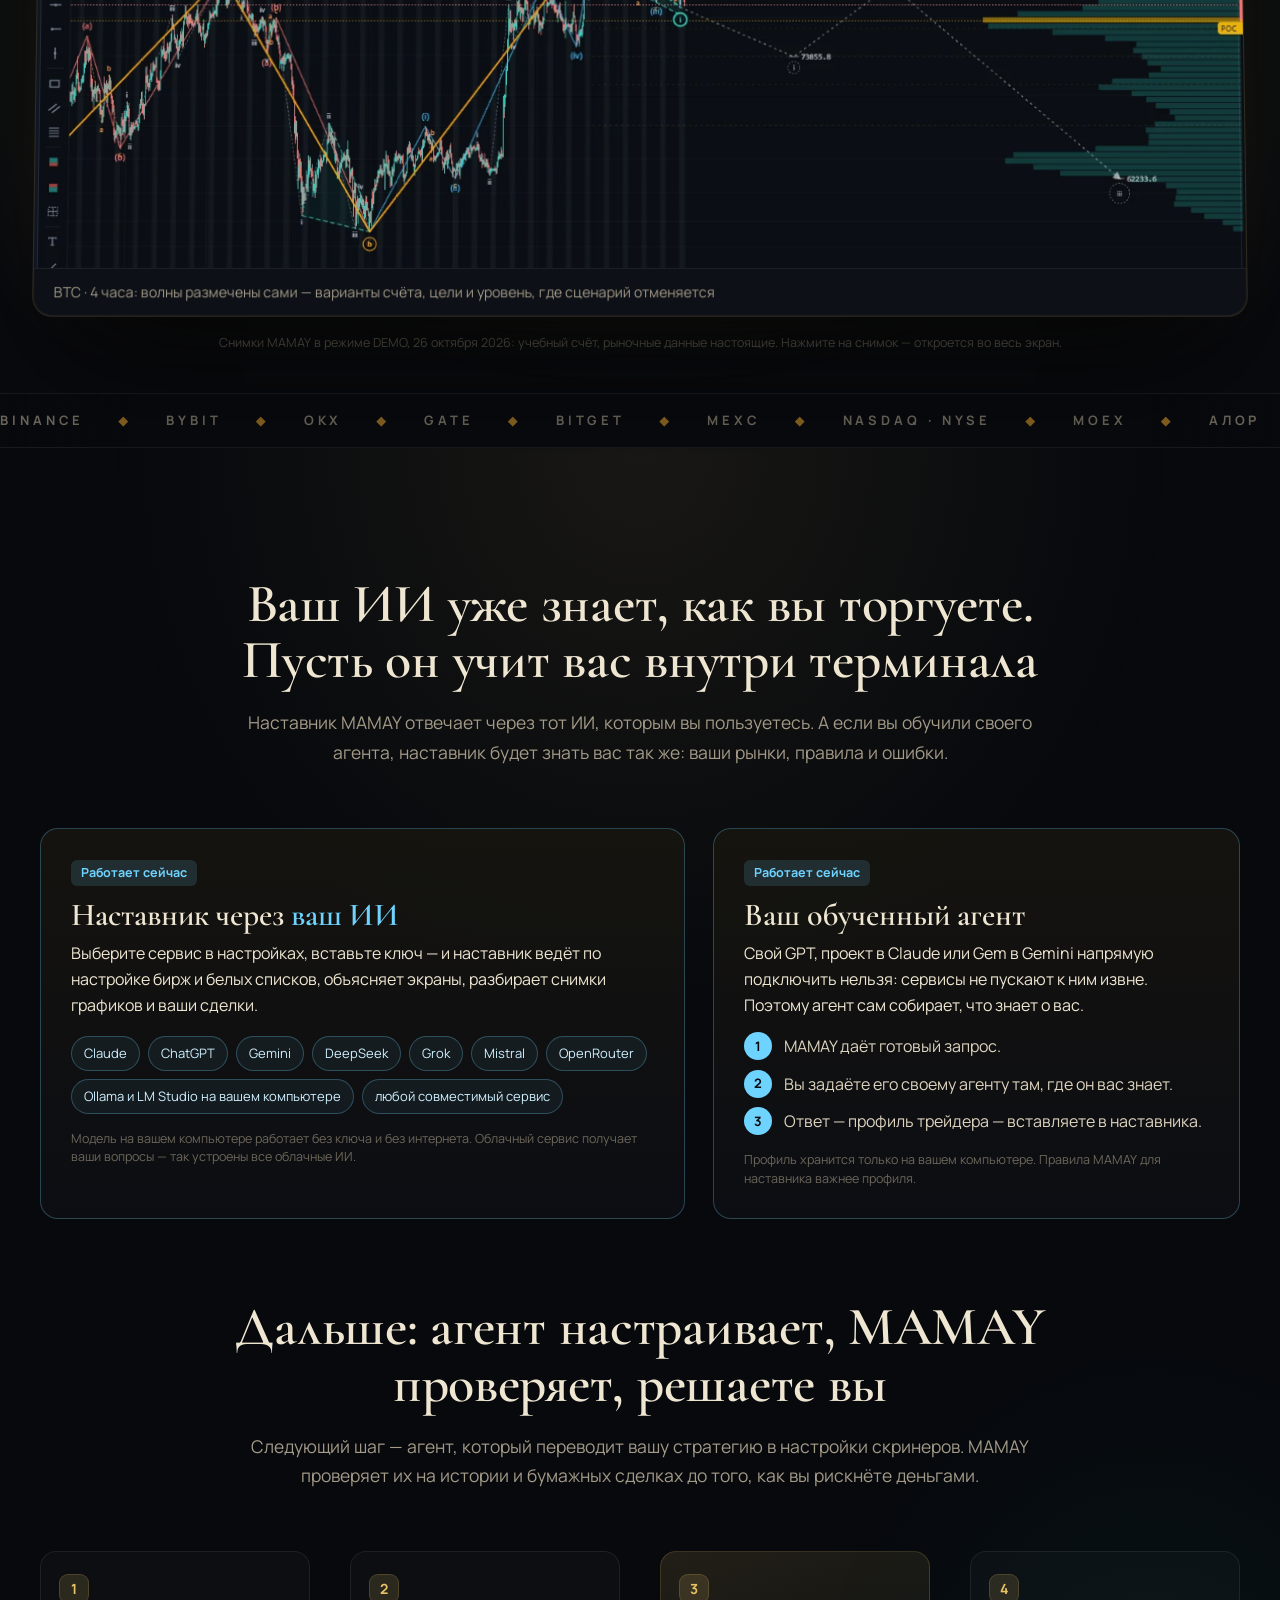
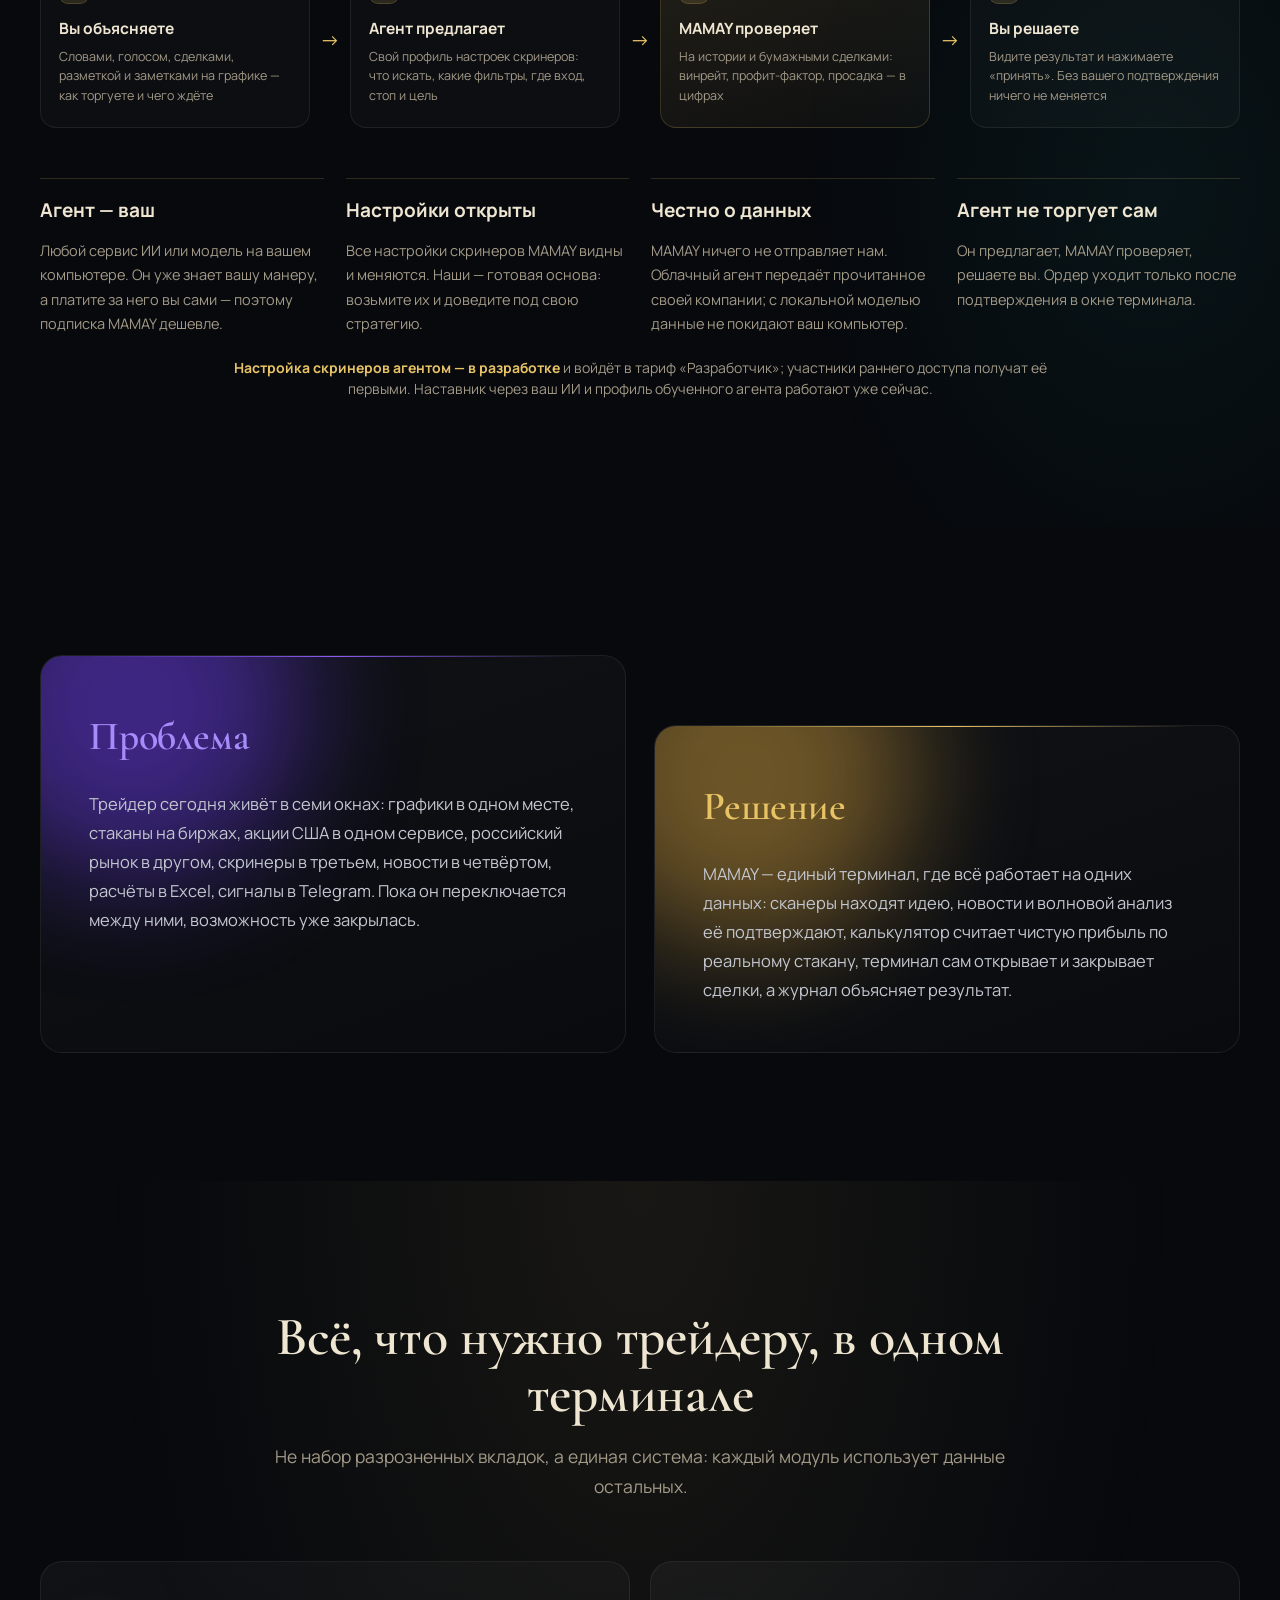
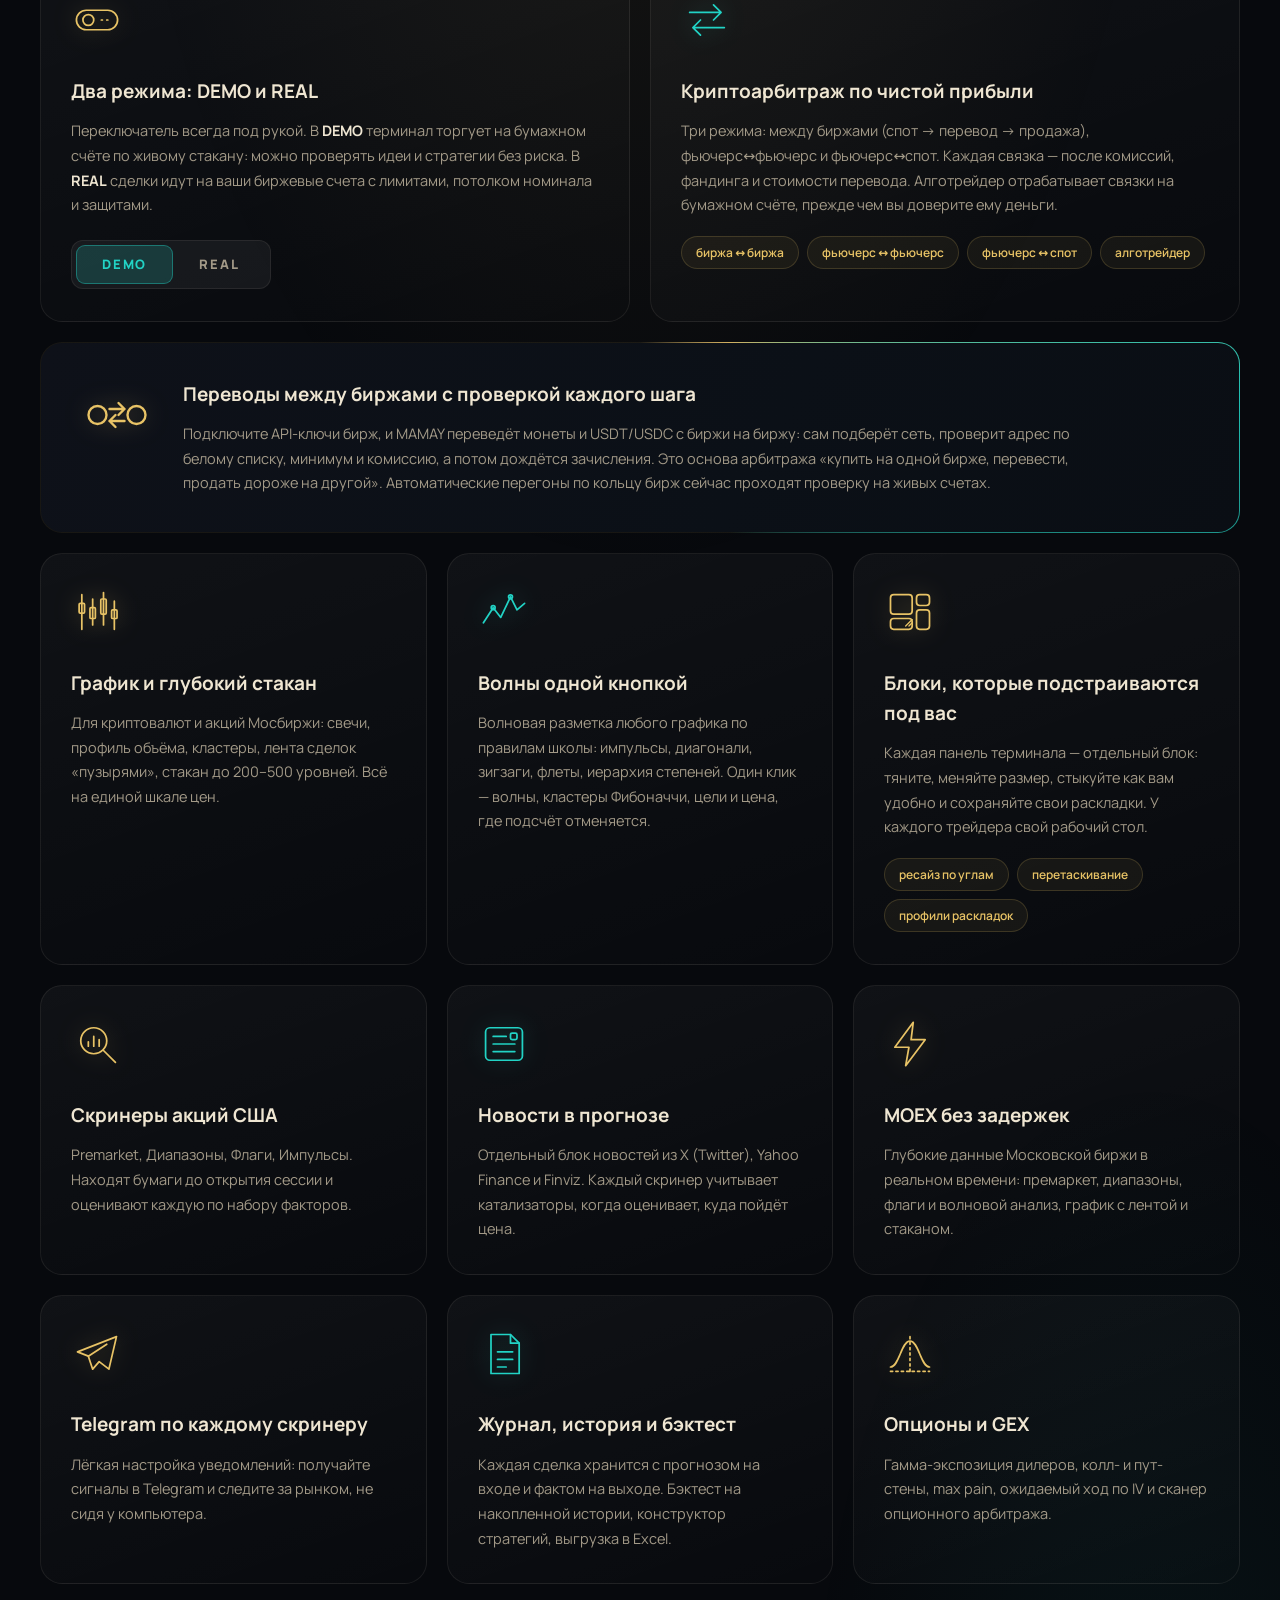
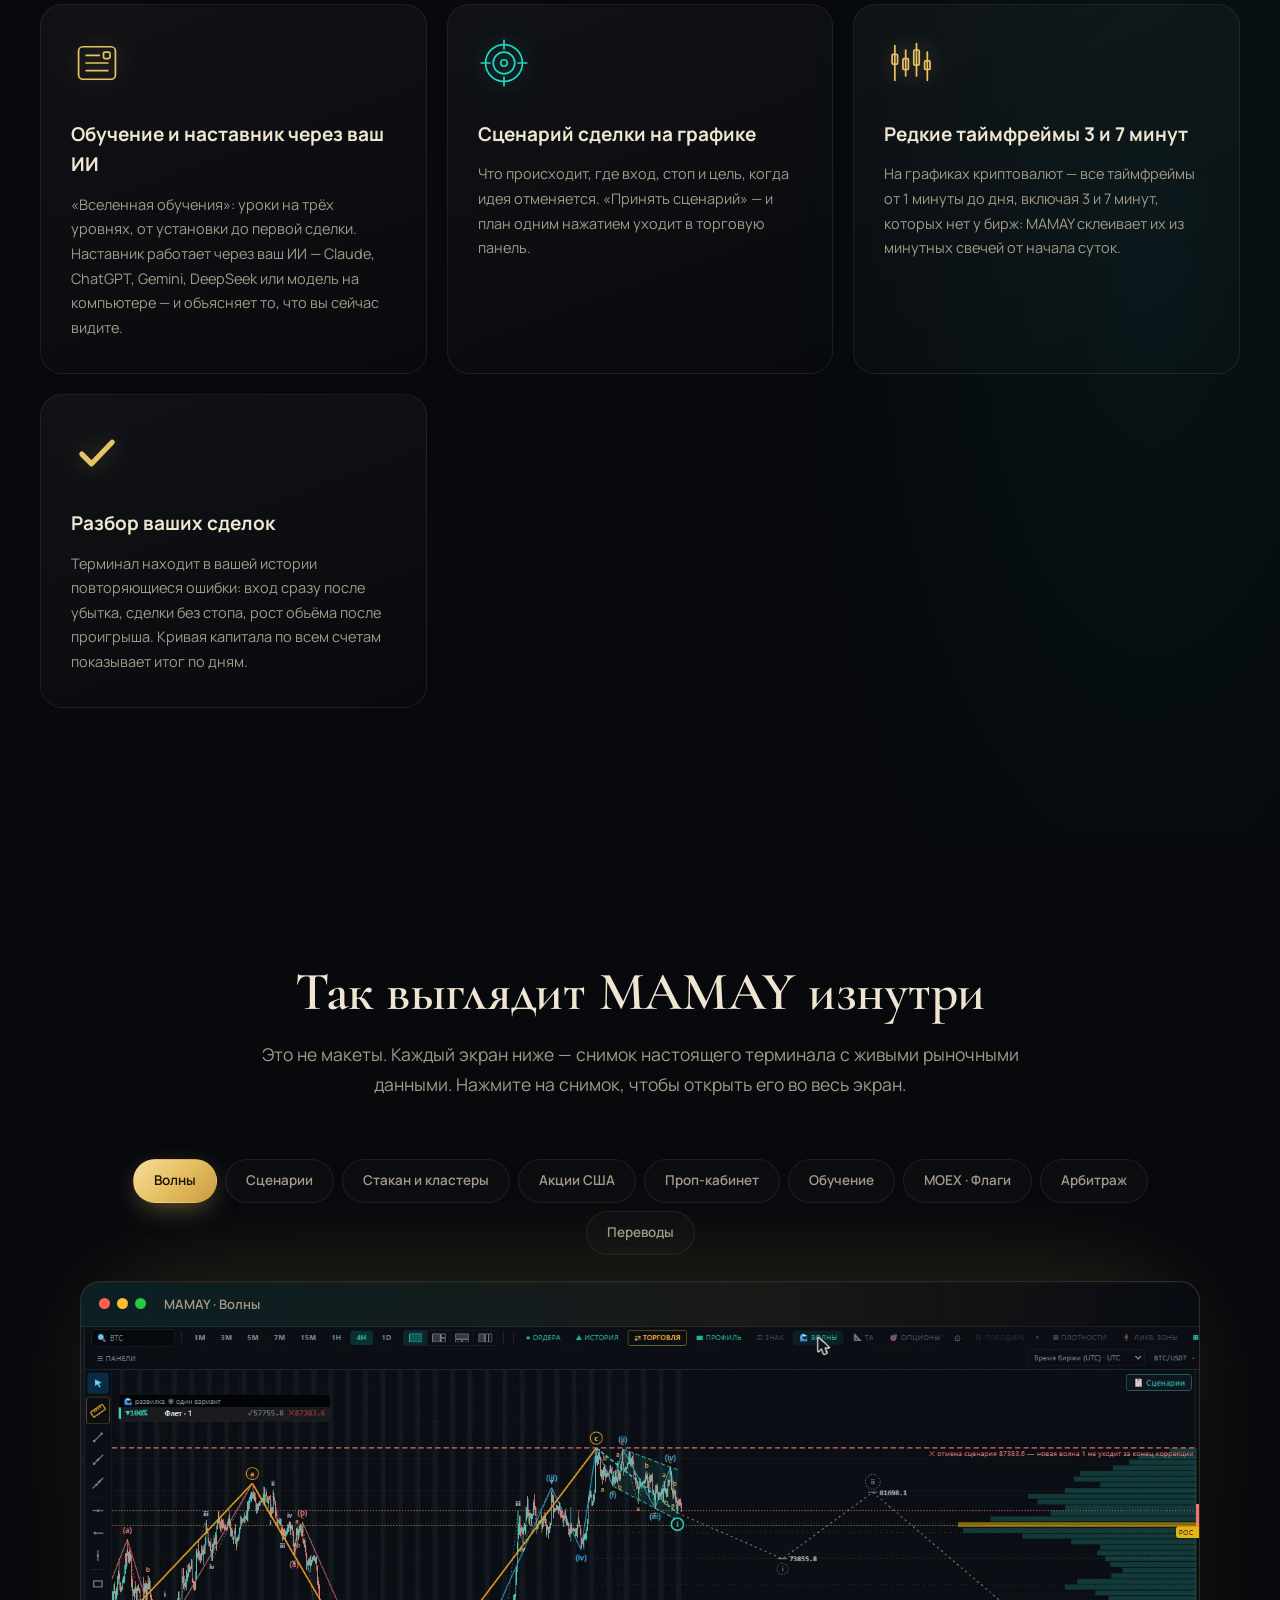
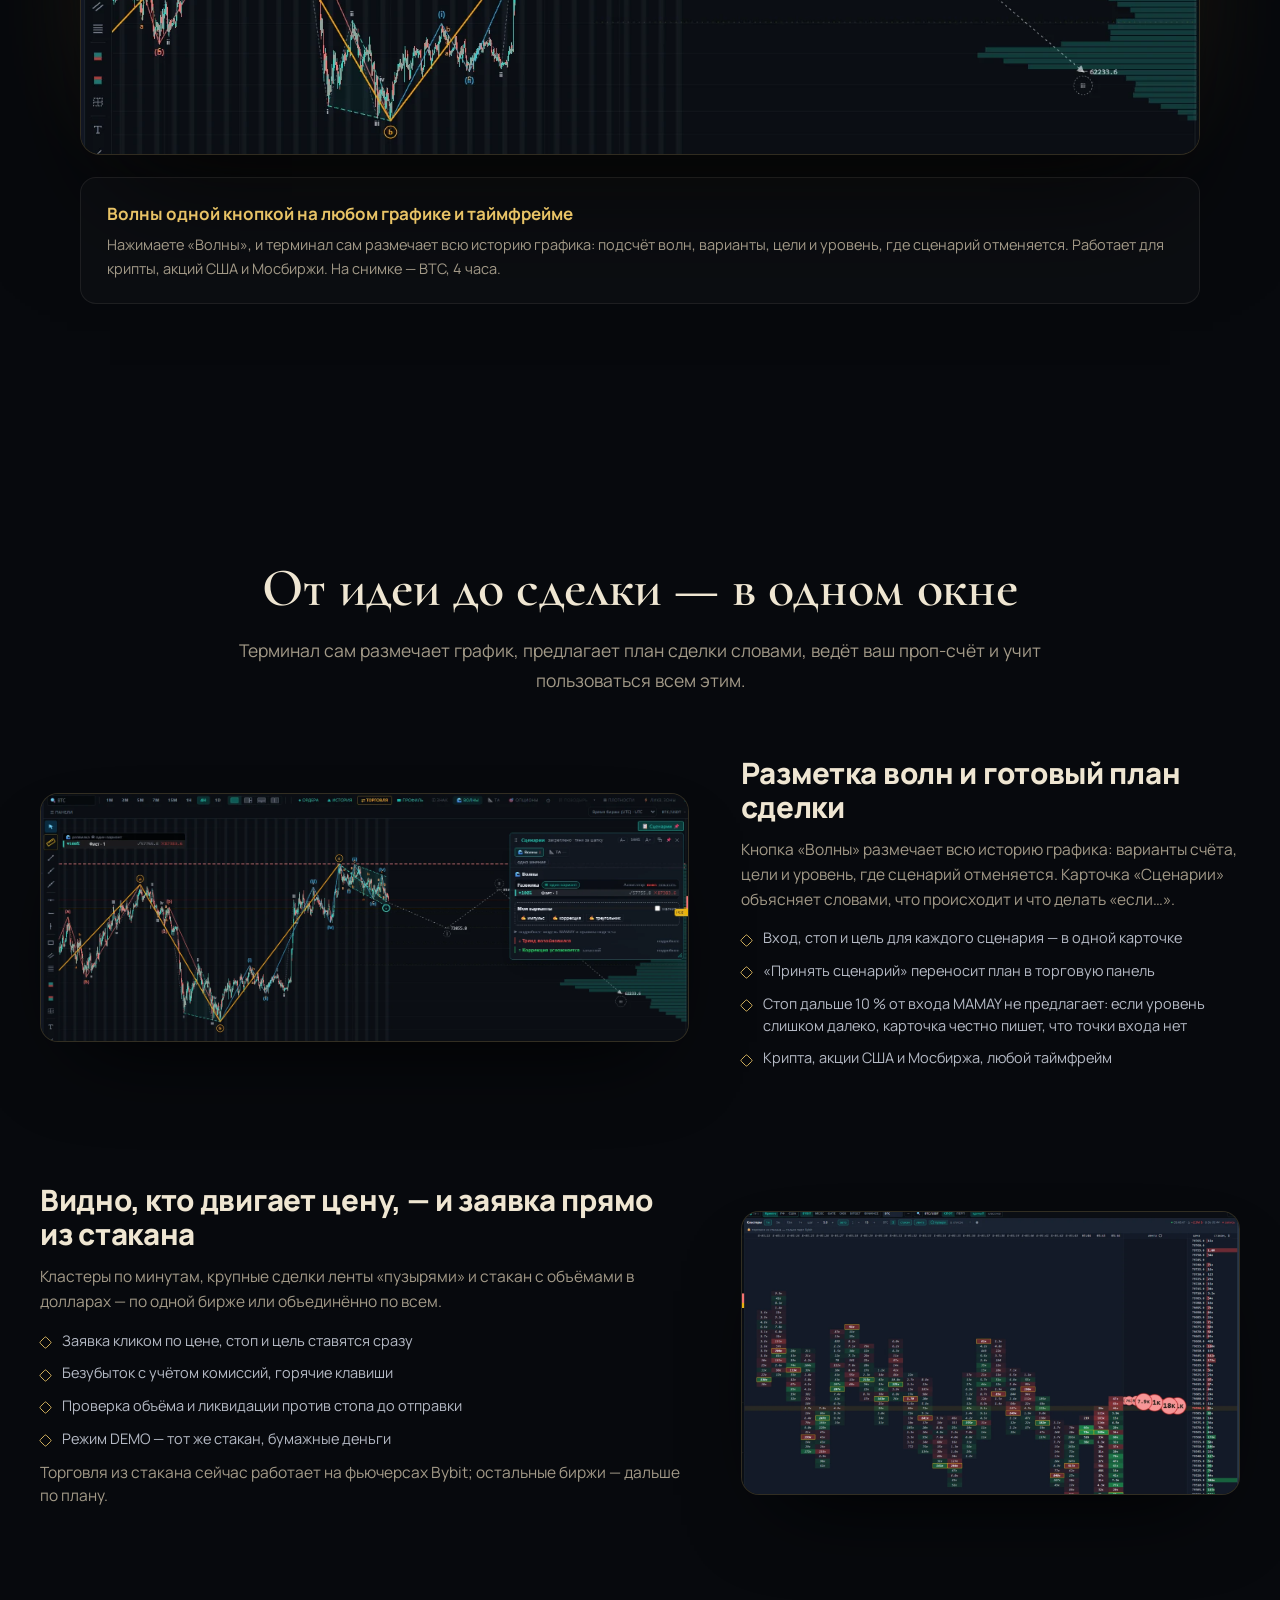
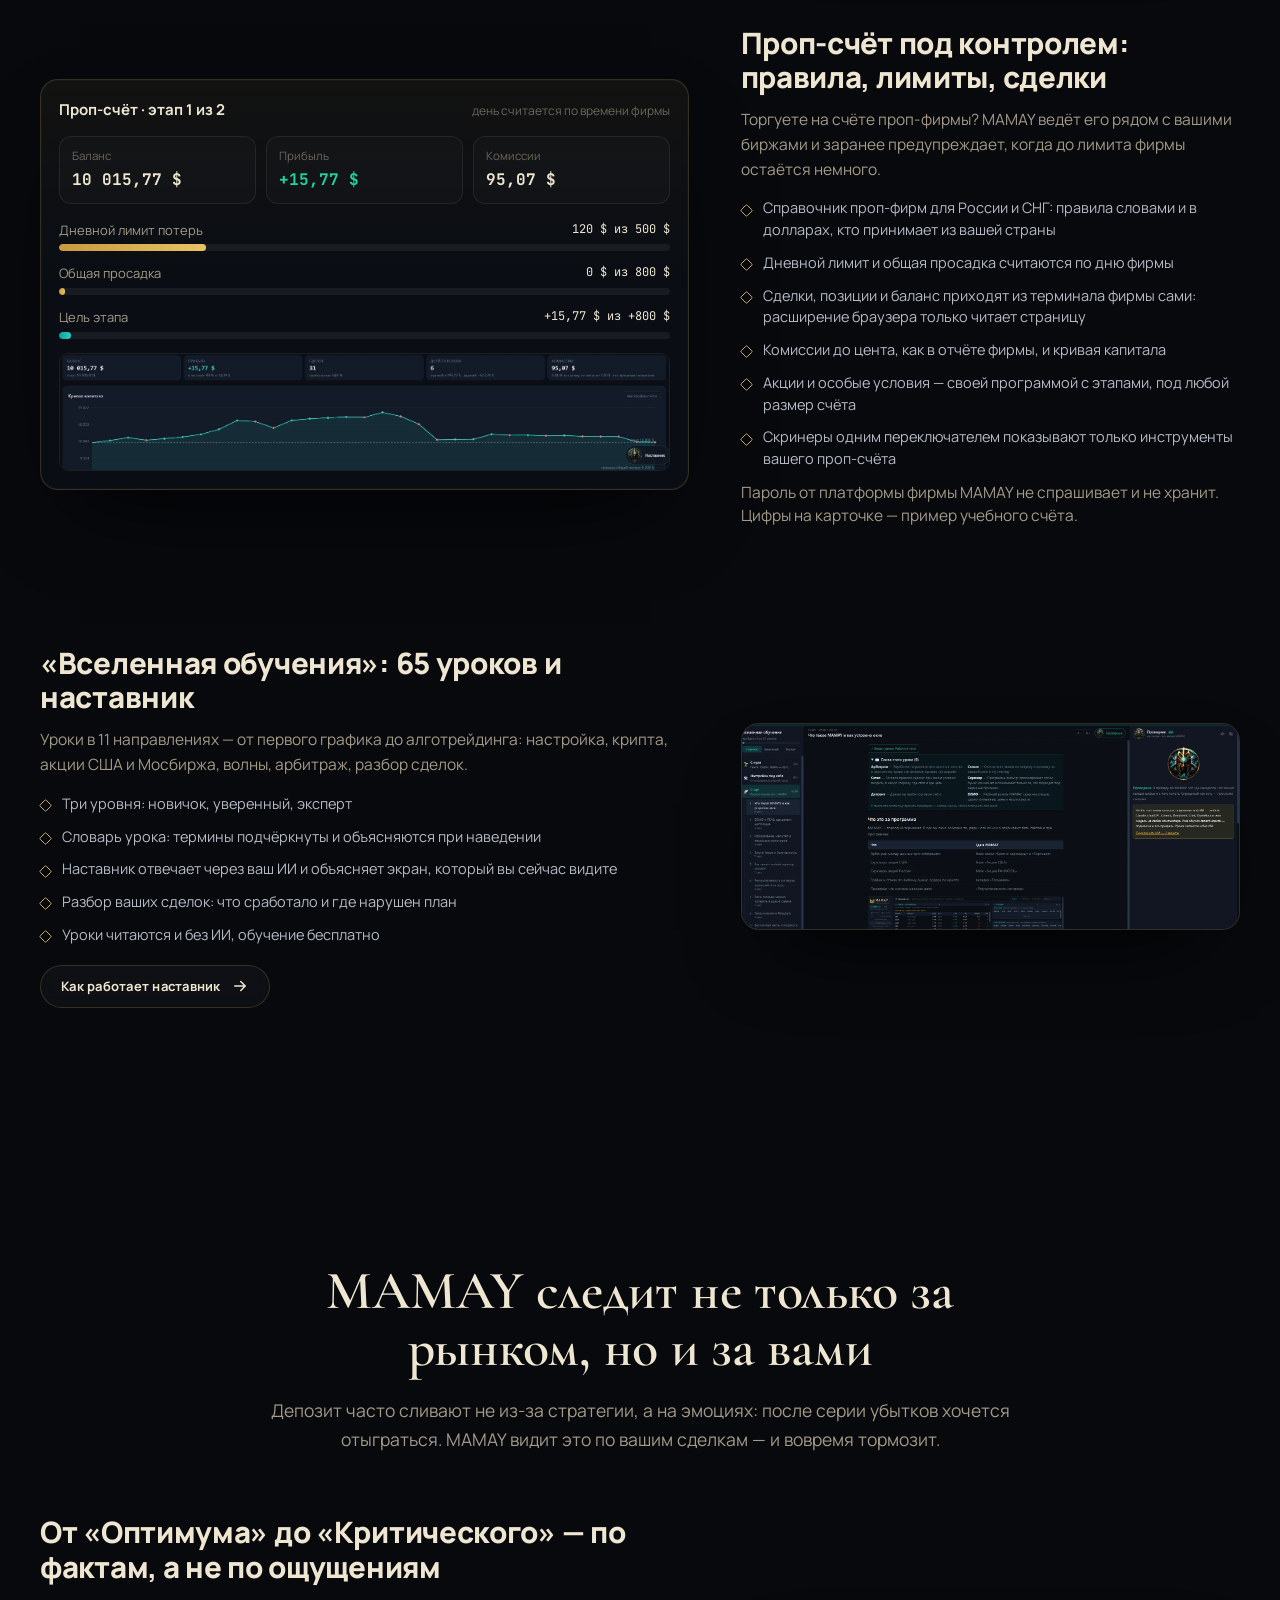
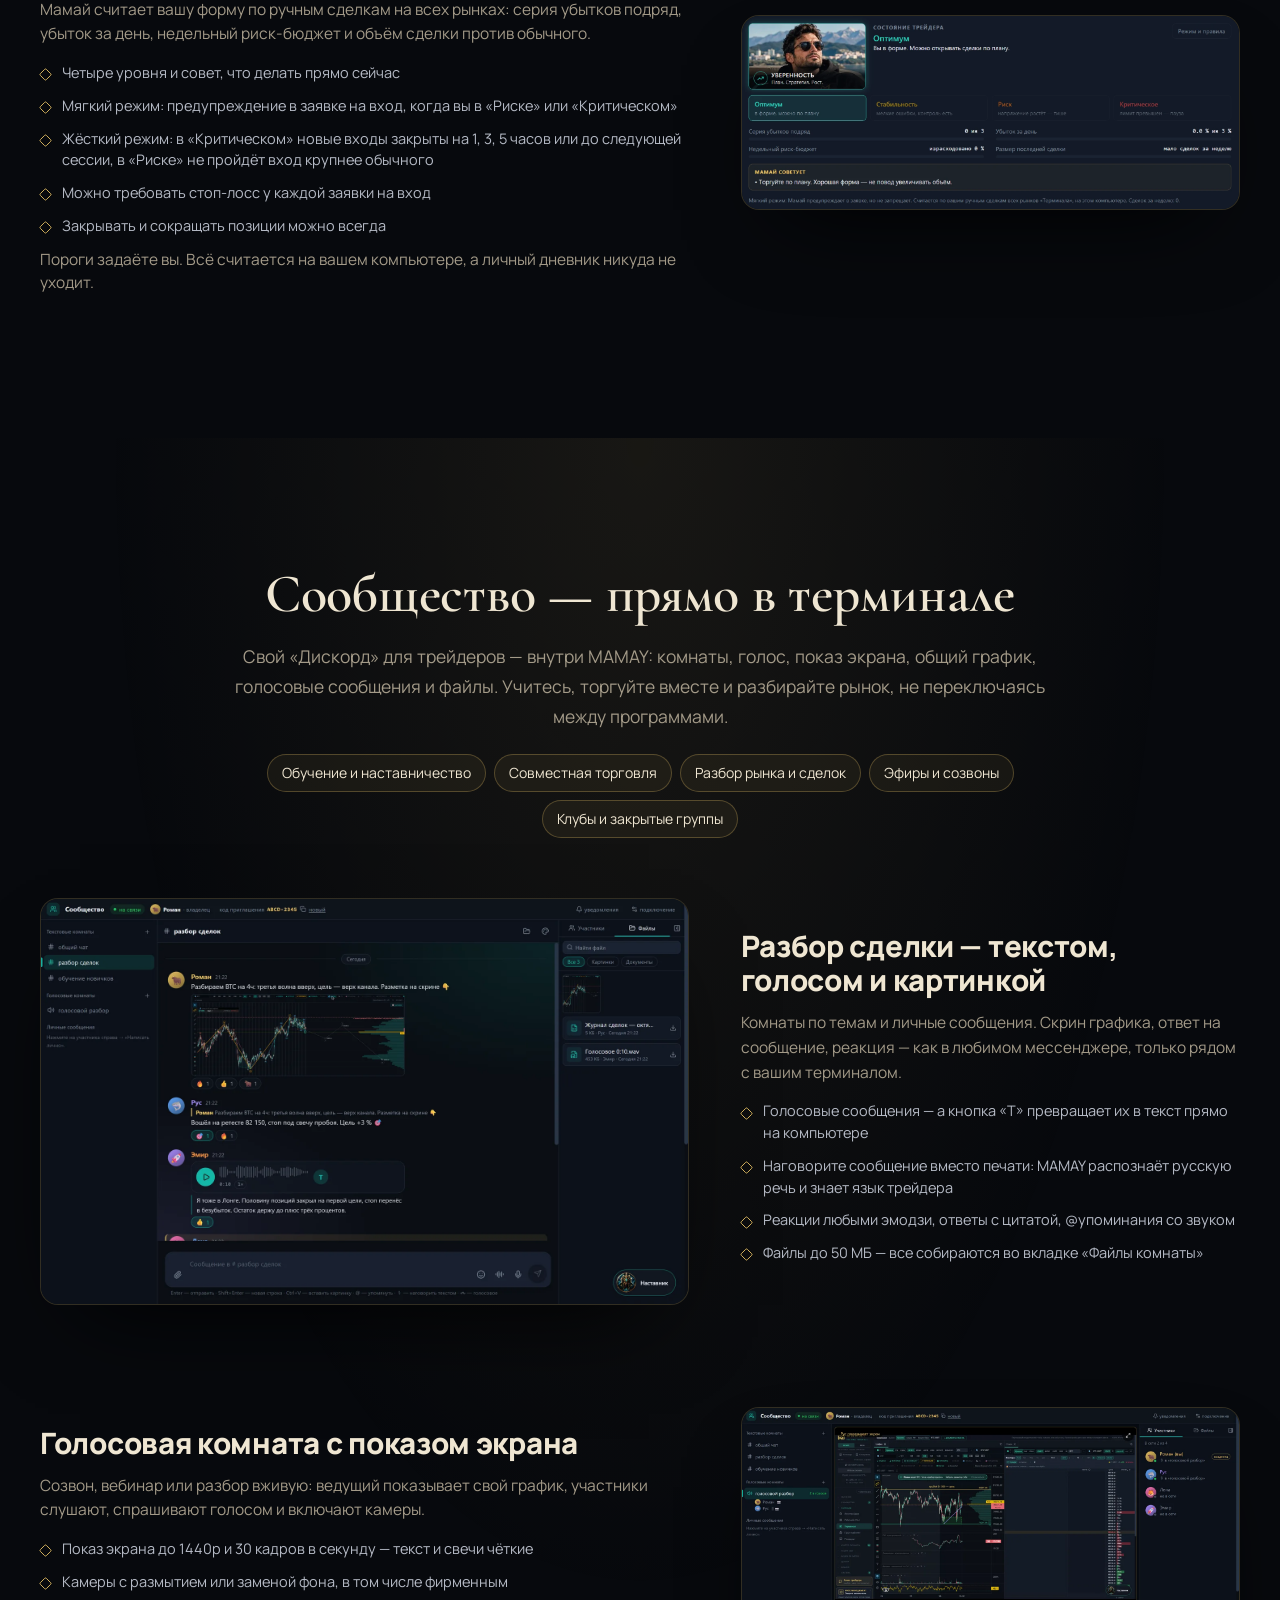
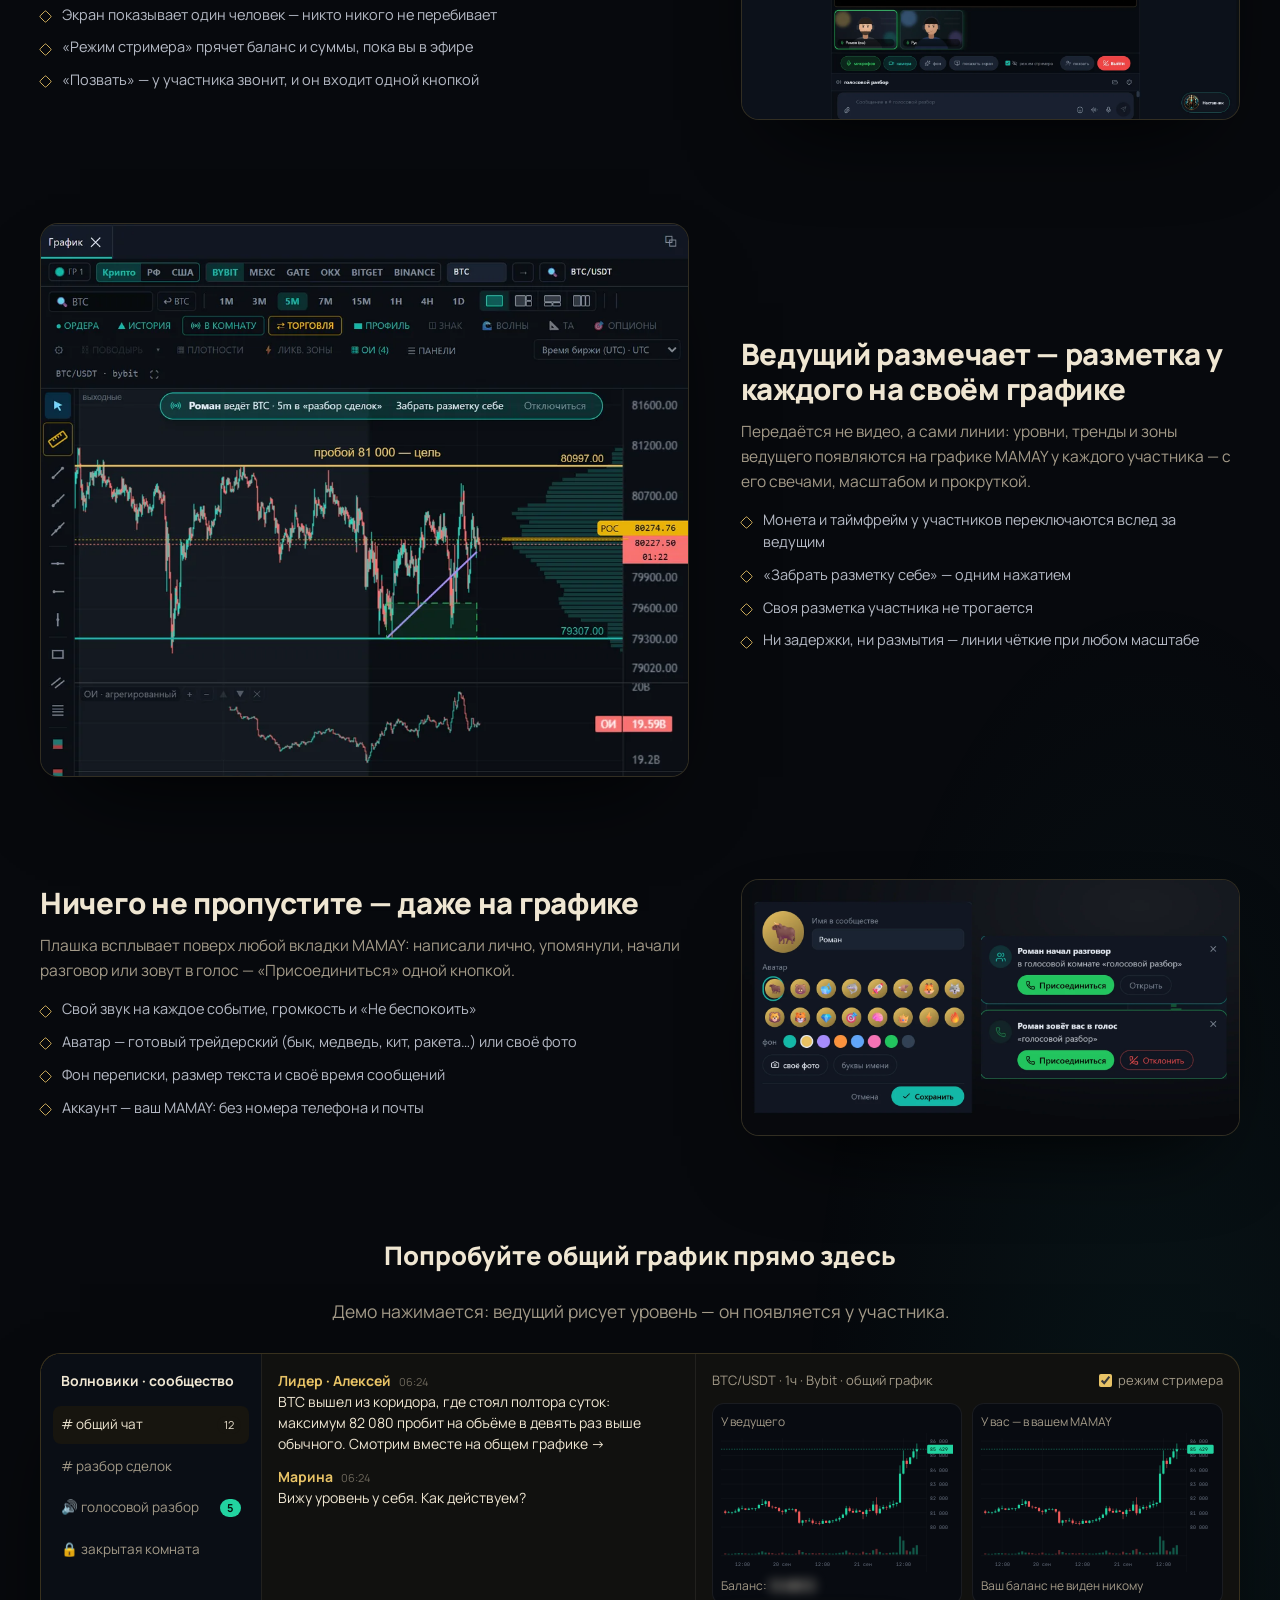
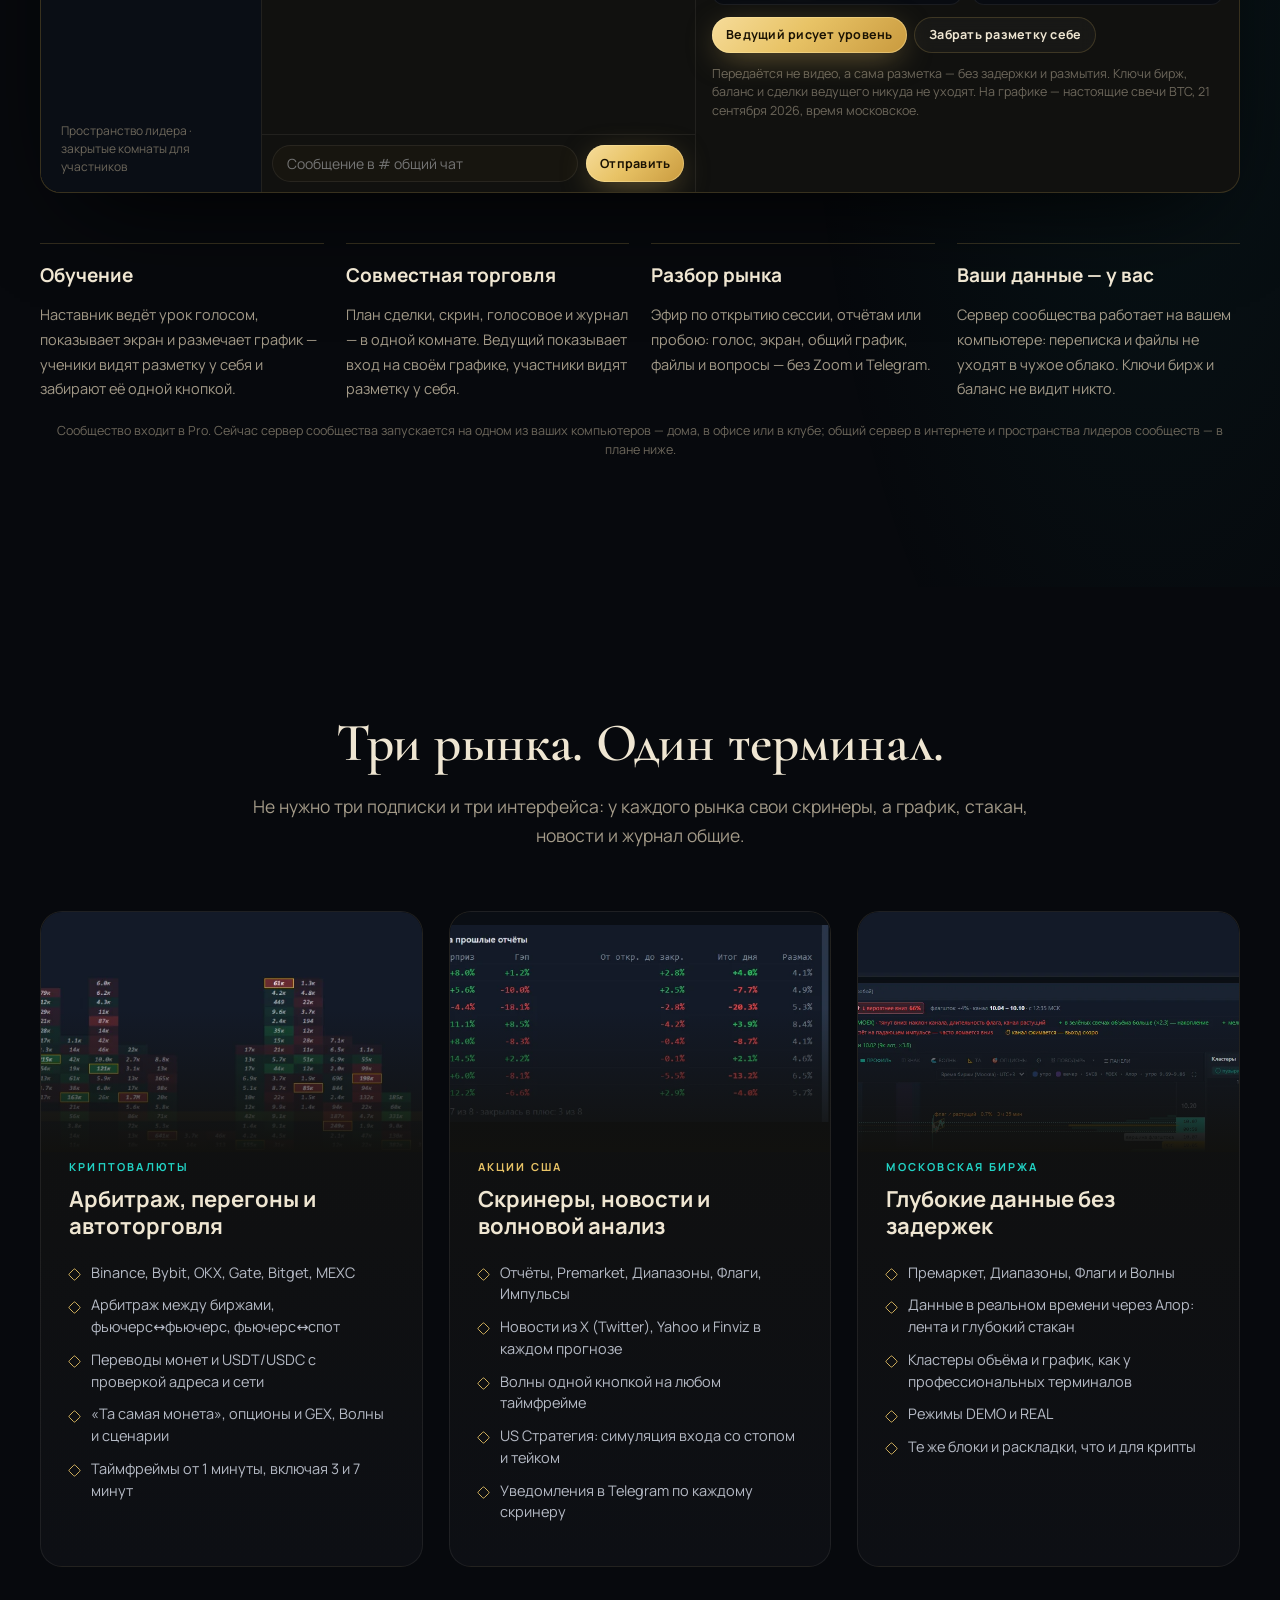
==== commit 1d6b3e3e: "Аналитика сайта (свой счётчик без cookie) и ровный логотип на телефоне js/stat.js — визиты, время на" ====
--- a/site/index.html
+++ b/site/index.html
@@ -28,9 +28,9 @@
 <link rel="preconnect" href="https://fonts.googleapis.com">
 <link rel="preconnect" href="https://fonts.gstatic.com" crossorigin>
 <link href="https://fonts.googleapis.com/css2?family=Cormorant+Garamond:wght@500;600;700&family=Manrope:wght@400;500;600;700;800&family=JetBrains+Mono:wght@400;500;700&display=swap" rel="stylesheet">
-<link rel="stylesheet" href="css/style.css?v=20261028b">
-<link rel="stylesheet" href="css/fx.css?v=20261028b">
-<link rel="stylesheet" href="css/brand.css?v=20261028b">
+<link rel="stylesheet" href="css/style.css?v=20261028c">
+<link rel="stylesheet" href="css/fx.css?v=20261028c">
+<link rel="stylesheet" href="css/brand.css?v=20261028c">
 <script type="application/ld+json">
 {"@context":"https://schema.org","@type":"SoftwareApplication","name":"MAMAY Trading Terminal","url":"https://mamaytrading.com/","image":"https://mamaytrading.com/assets/brand/og.jpg","publisher":{"@id":"https://mamaytrading.com/#org"},"applicationCategory":"FinanceApplication","operatingSystem":"Windows 10, Windows 11","inLanguage":"ru",
  "description":"Торговый терминал для криптовалют (Binance, Bybit, OKX, Gate, Bitget, MEXC), акций США и Московской биржи: волны и сценарии сделки, торговля из стакана, проп-кабинет, обучение с наставником через ваш ИИ, арбитраж по чистой прибыли.",
@@ -1004,11 +1004,12 @@
   </div>
 </div>
 
-<script src="js/config.js?v=20261028b"></script>
-<script src="js/main.js?v=20261028b"></script>
-<script src="js/fx.js?v=20261028b"></script>
-<script src="js/hero3d.js?v=20261028b"></script>
-<script src="js/comm.js?v=20261028b"></script>
+<script src="js/config.js?v=20261028c"></script>
+<script src="js/main.js?v=20261028c"></script>
+<script src="js/fx.js?v=20261028c"></script>
+<script src="js/hero3d.js?v=20261028c"></script>
+<script src="js/comm.js?v=20261028c"></script>
+<script src="js/stat.js?v=20261028c"></script>
 <script>
   // искры над баннером главного экрана (как в заставке программы); при «уменьшить движение» — без них
   (function () {
--- a/site/css/style.css
+++ b/site/css/style.css
@@ -16,7 +16,7 @@
 *{box-sizing:border-box;margin:0;padding:0}
 html{scroll-behavior:smooth;scroll-padding-top:84px}
 body{background:var(--bg);color:var(--text);font-family:var(--sans);font-size:16px;line-height:1.6;-webkit-font-smoothing:antialiased;overflow-x:hidden}
-img{max-width:100%;display:block}
+img{max-width:100%;height:auto;display:block}
 a{color:inherit;text-decoration:none}
 button{font:inherit;color:inherit;cursor:pointer;border:0;background:none}
 ul,ol{list-style:none}
@@ -289,7 +289,7 @@
 .cta-sec{overflow:hidden;isolation:isolate}
 .cta-bg{position:absolute;inset:0;z-index:-2;background:radial-gradient(50% 60% at 20% 30%,rgba(232,194,106,.16),transparent 70%),radial-gradient(45% 55% at 85% 70%,rgba(34,211,197,.14),transparent 70%)}
 .cta-card{max-width:860px;margin:0 auto;text-align:center;padding:clamp(30px,5vw,64px);border-radius:30px;border:1px solid var(--line);background:rgba(8,11,17,.72);backdrop-filter:blur(18px);box-shadow:0 40px 120px -30px rgba(0,0,0,.9),0 0 80px -30px rgba(232,194,106,.35)}
-.wordmark{width:min(440px,80%);margin:0 auto 30px;mix-blend-mode:screen}
+.wordmark{width:min(440px,80%);height:auto;margin:0 auto 30px;mix-blend-mode:screen}
 .form{margin-top:36px;text-align:left;position:relative}
 .form .hp{position:absolute;left:-9999px;width:1px;height:1px;overflow:hidden}  /* ловушка для ботов — людям не видна */
 .form .row{display:grid;grid-template-columns:1fr 1fr;gap:16px;margin-bottom:16px}
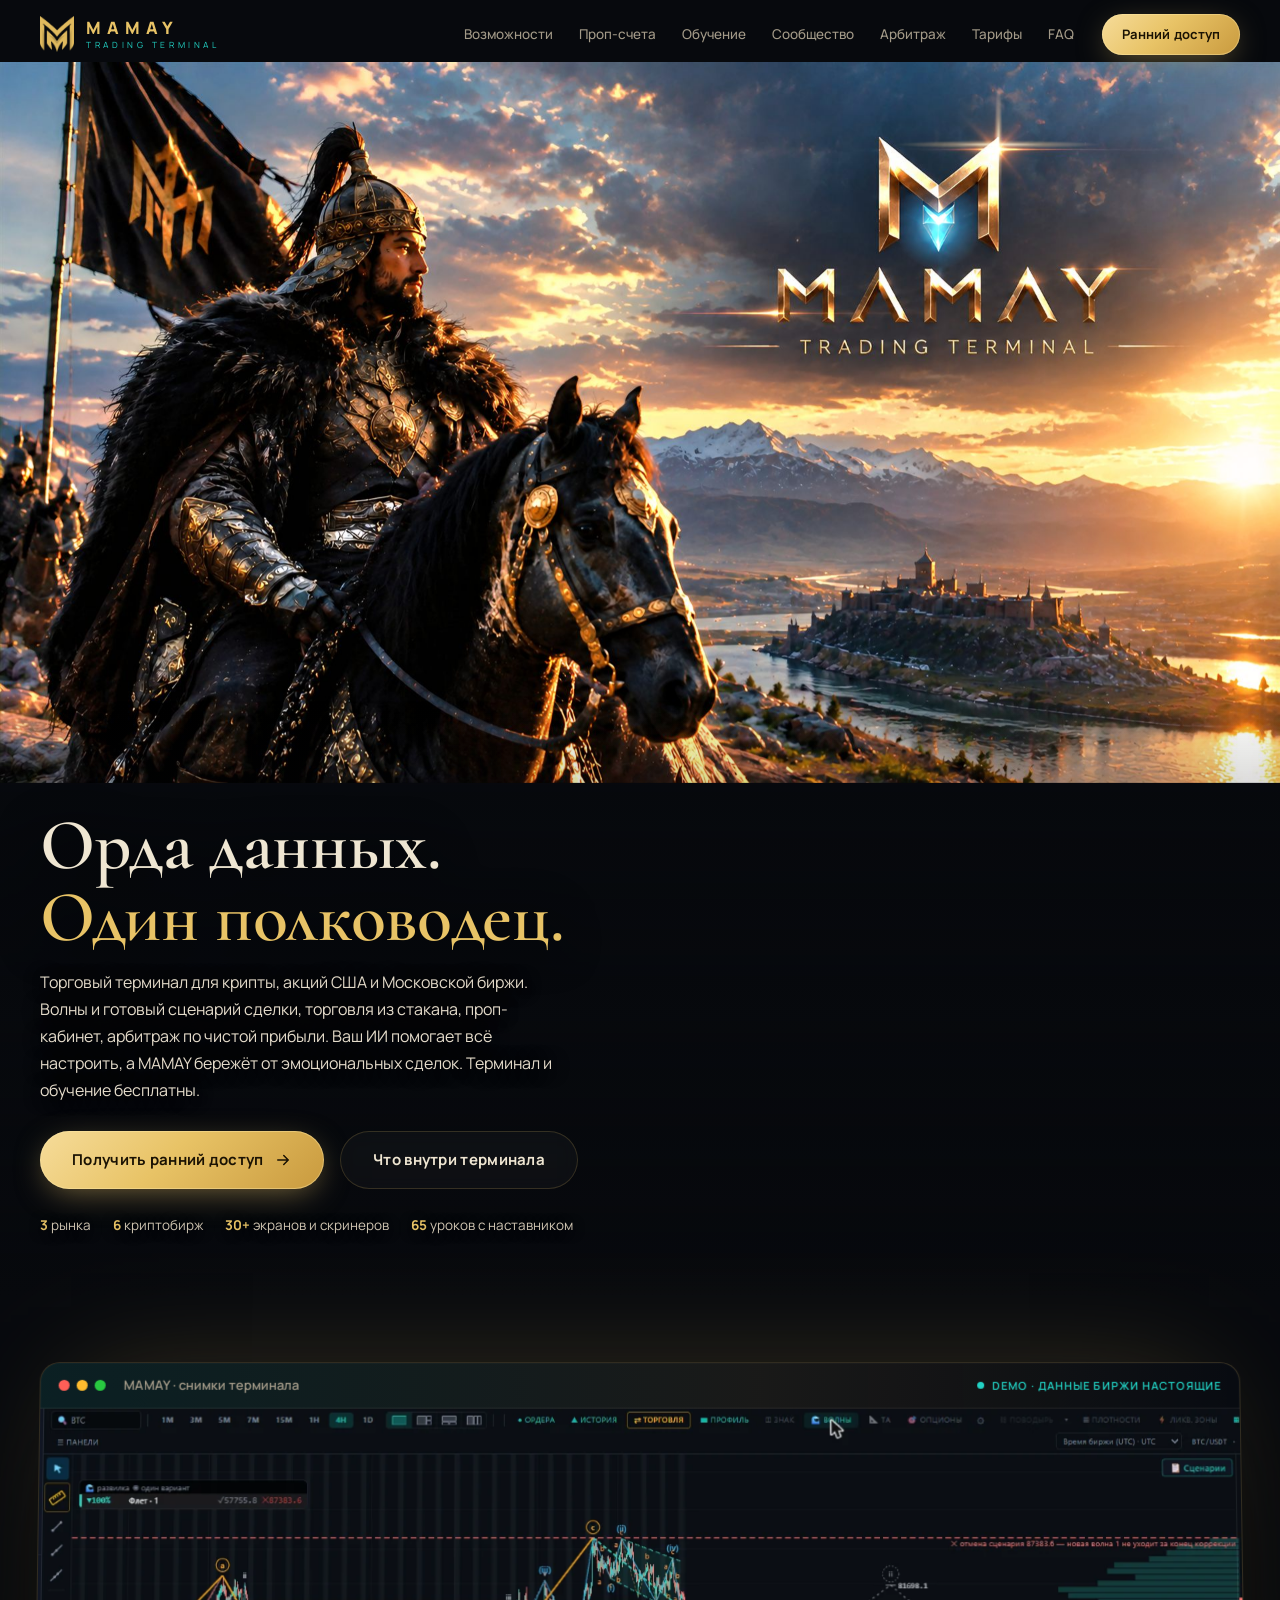
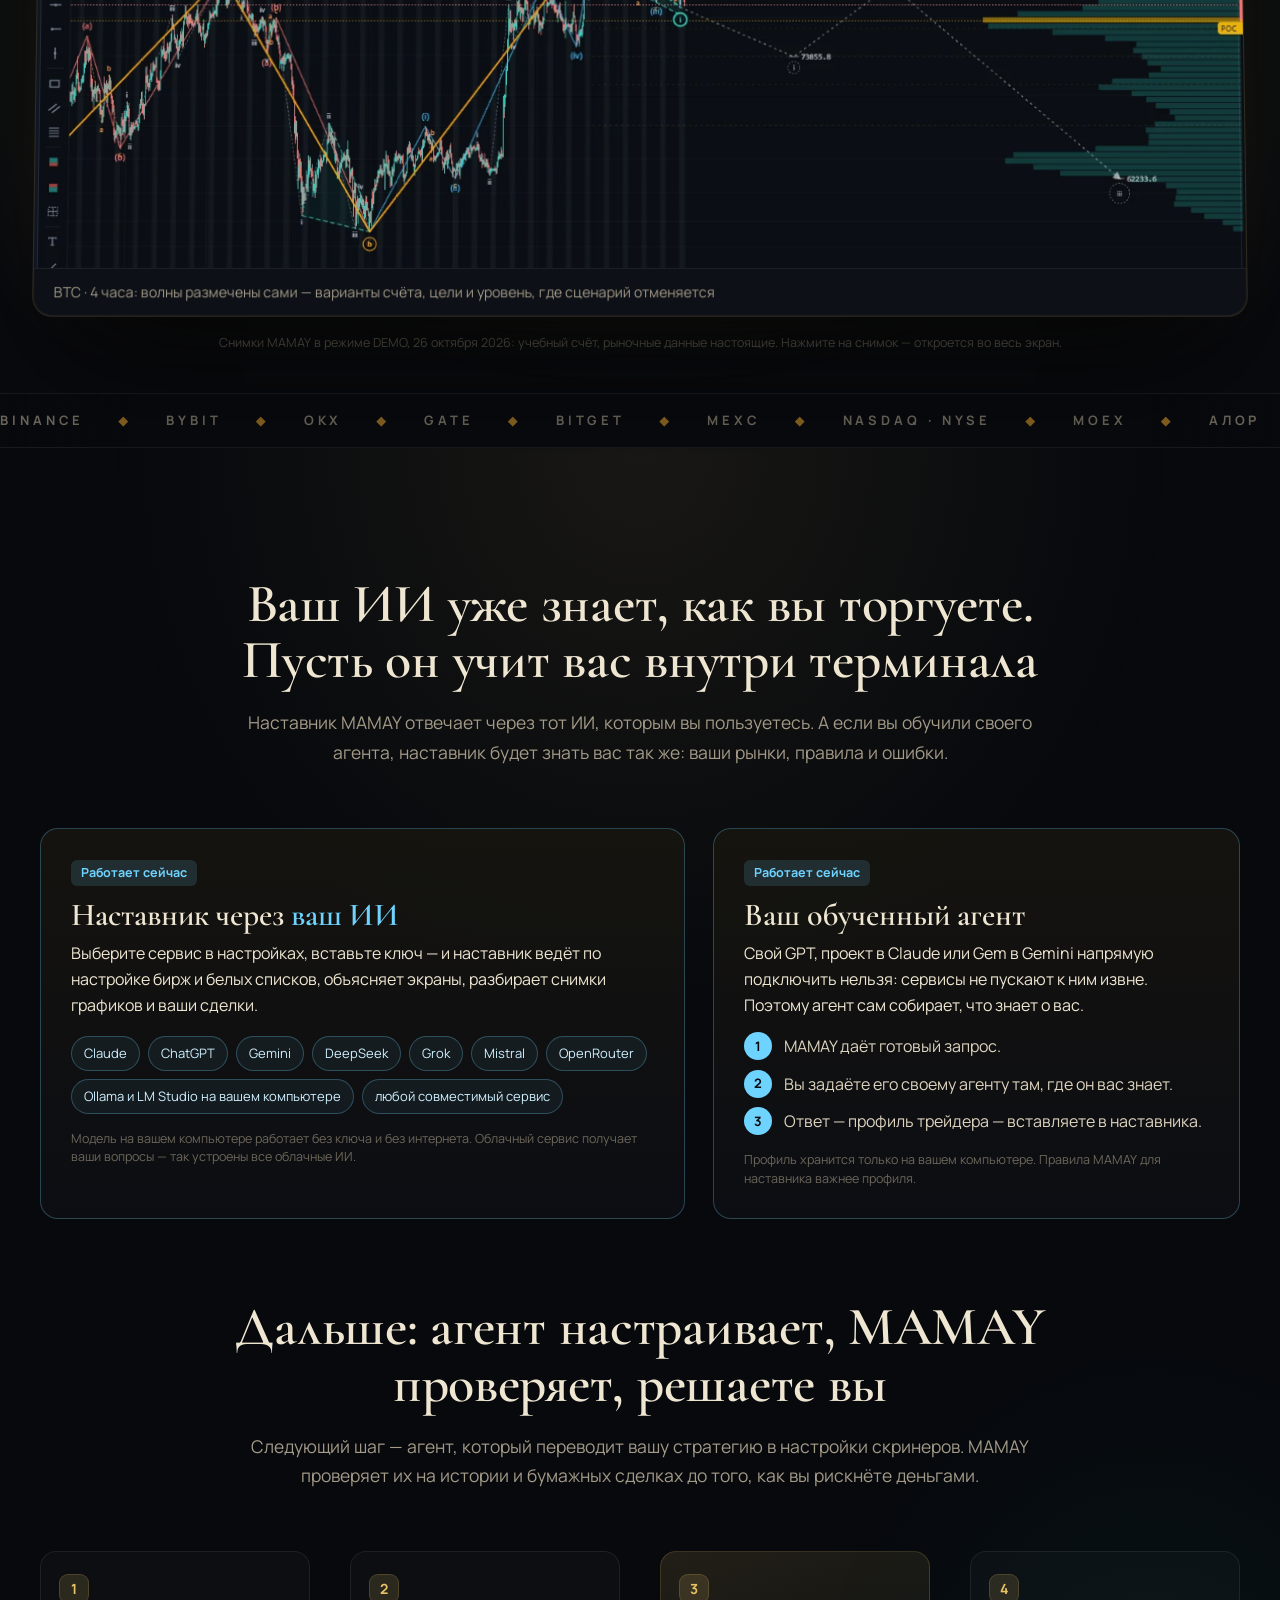
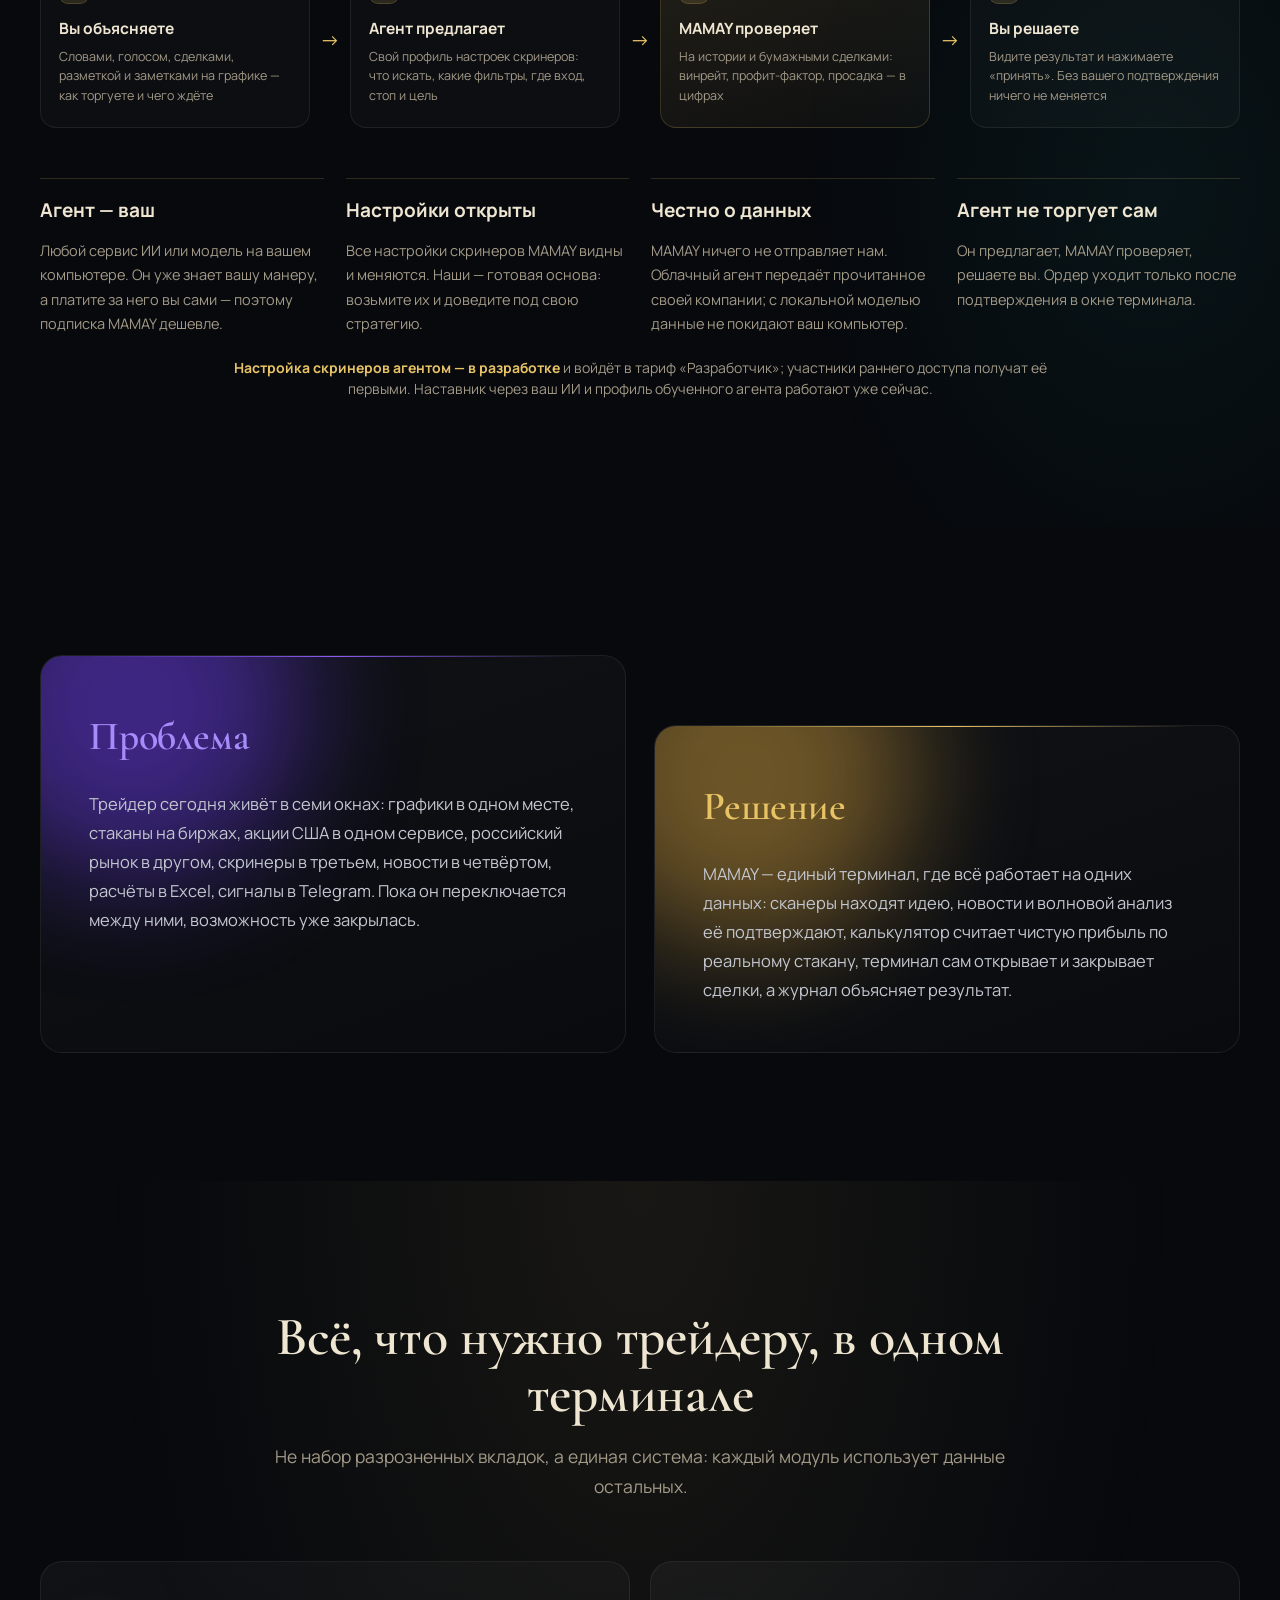
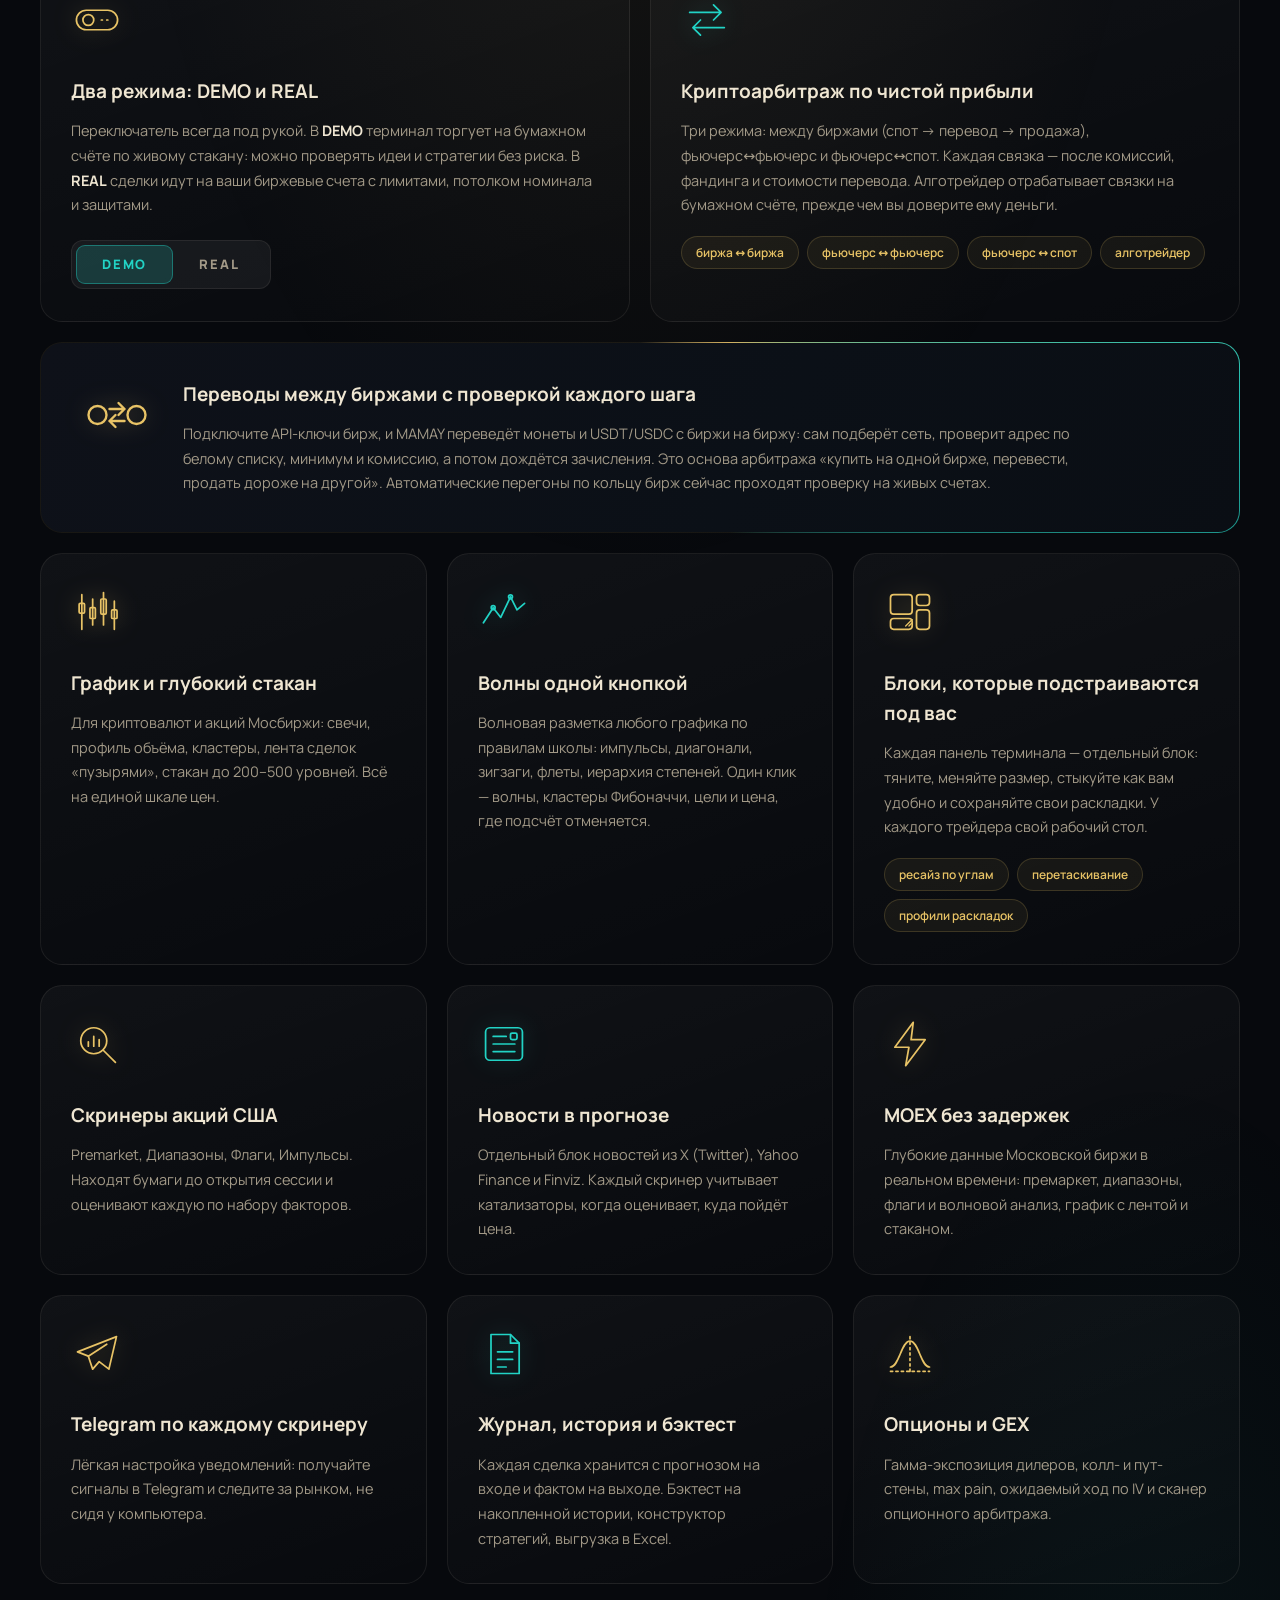
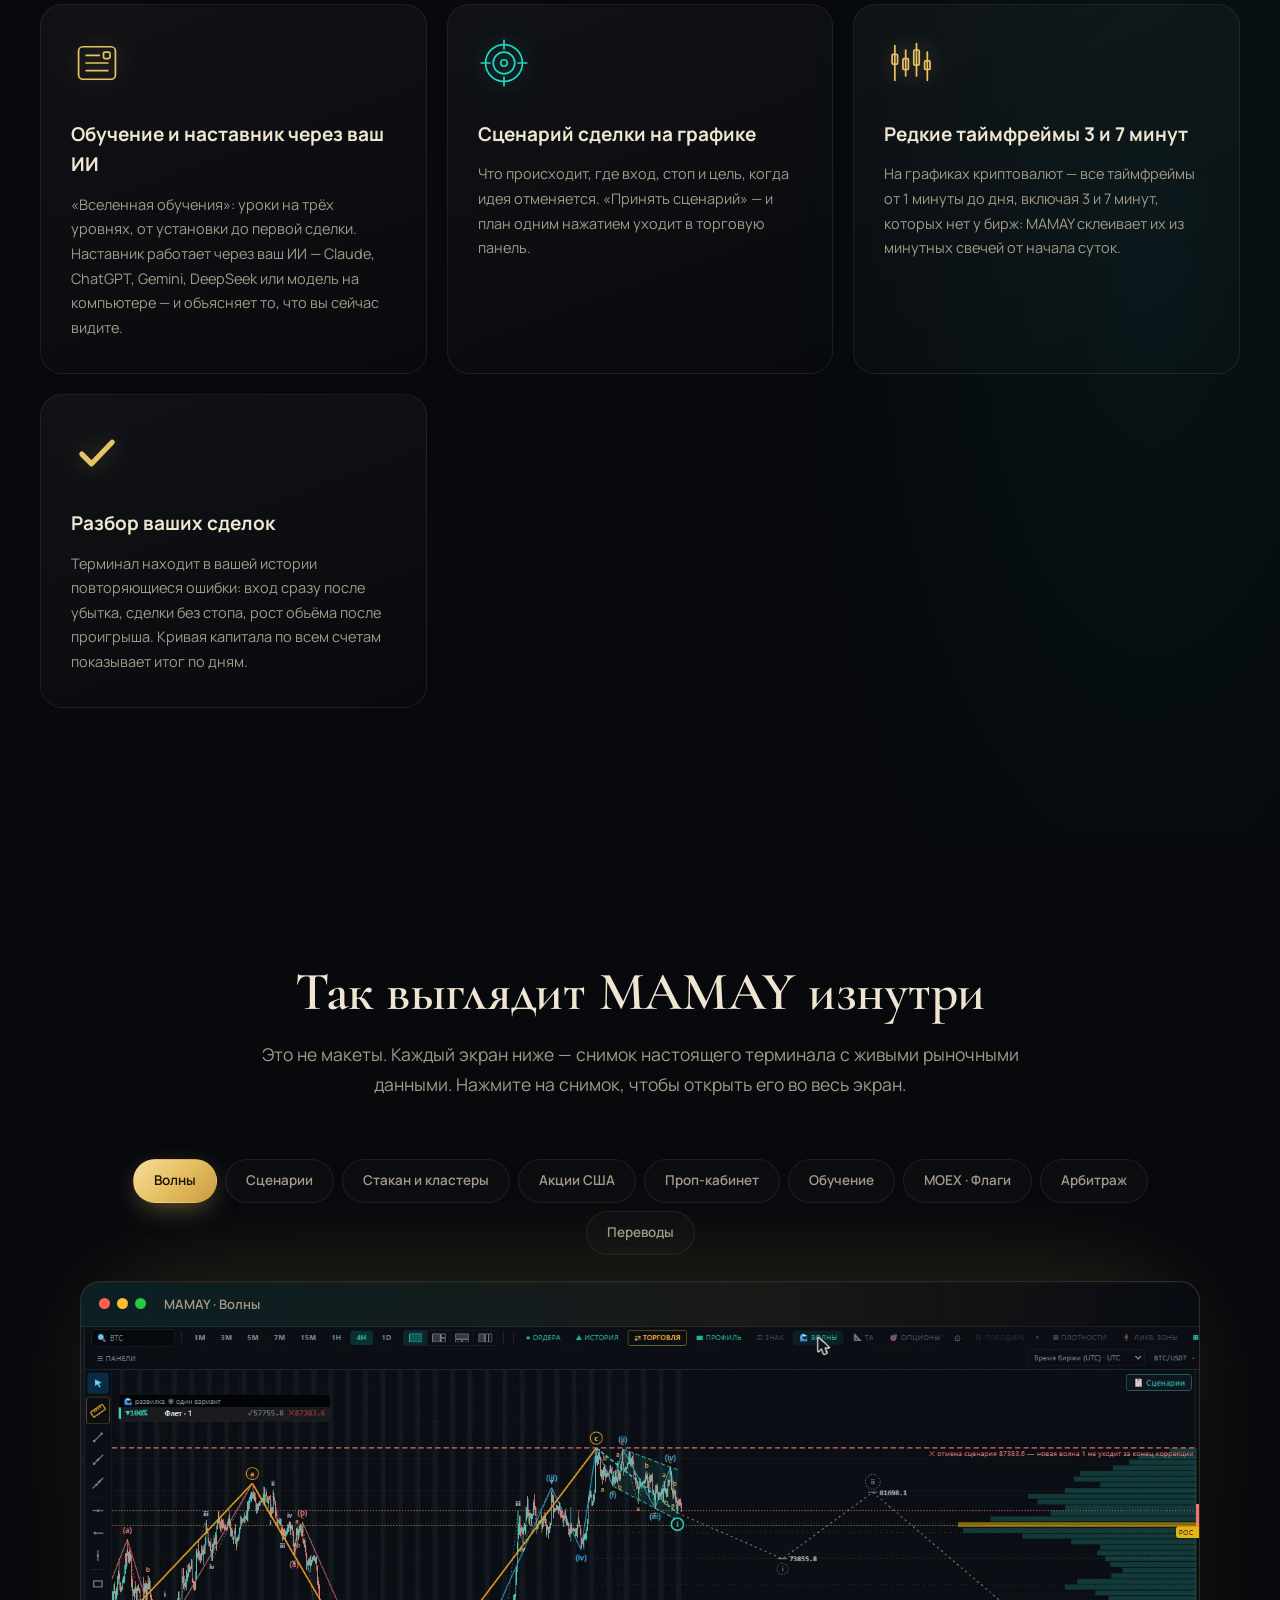
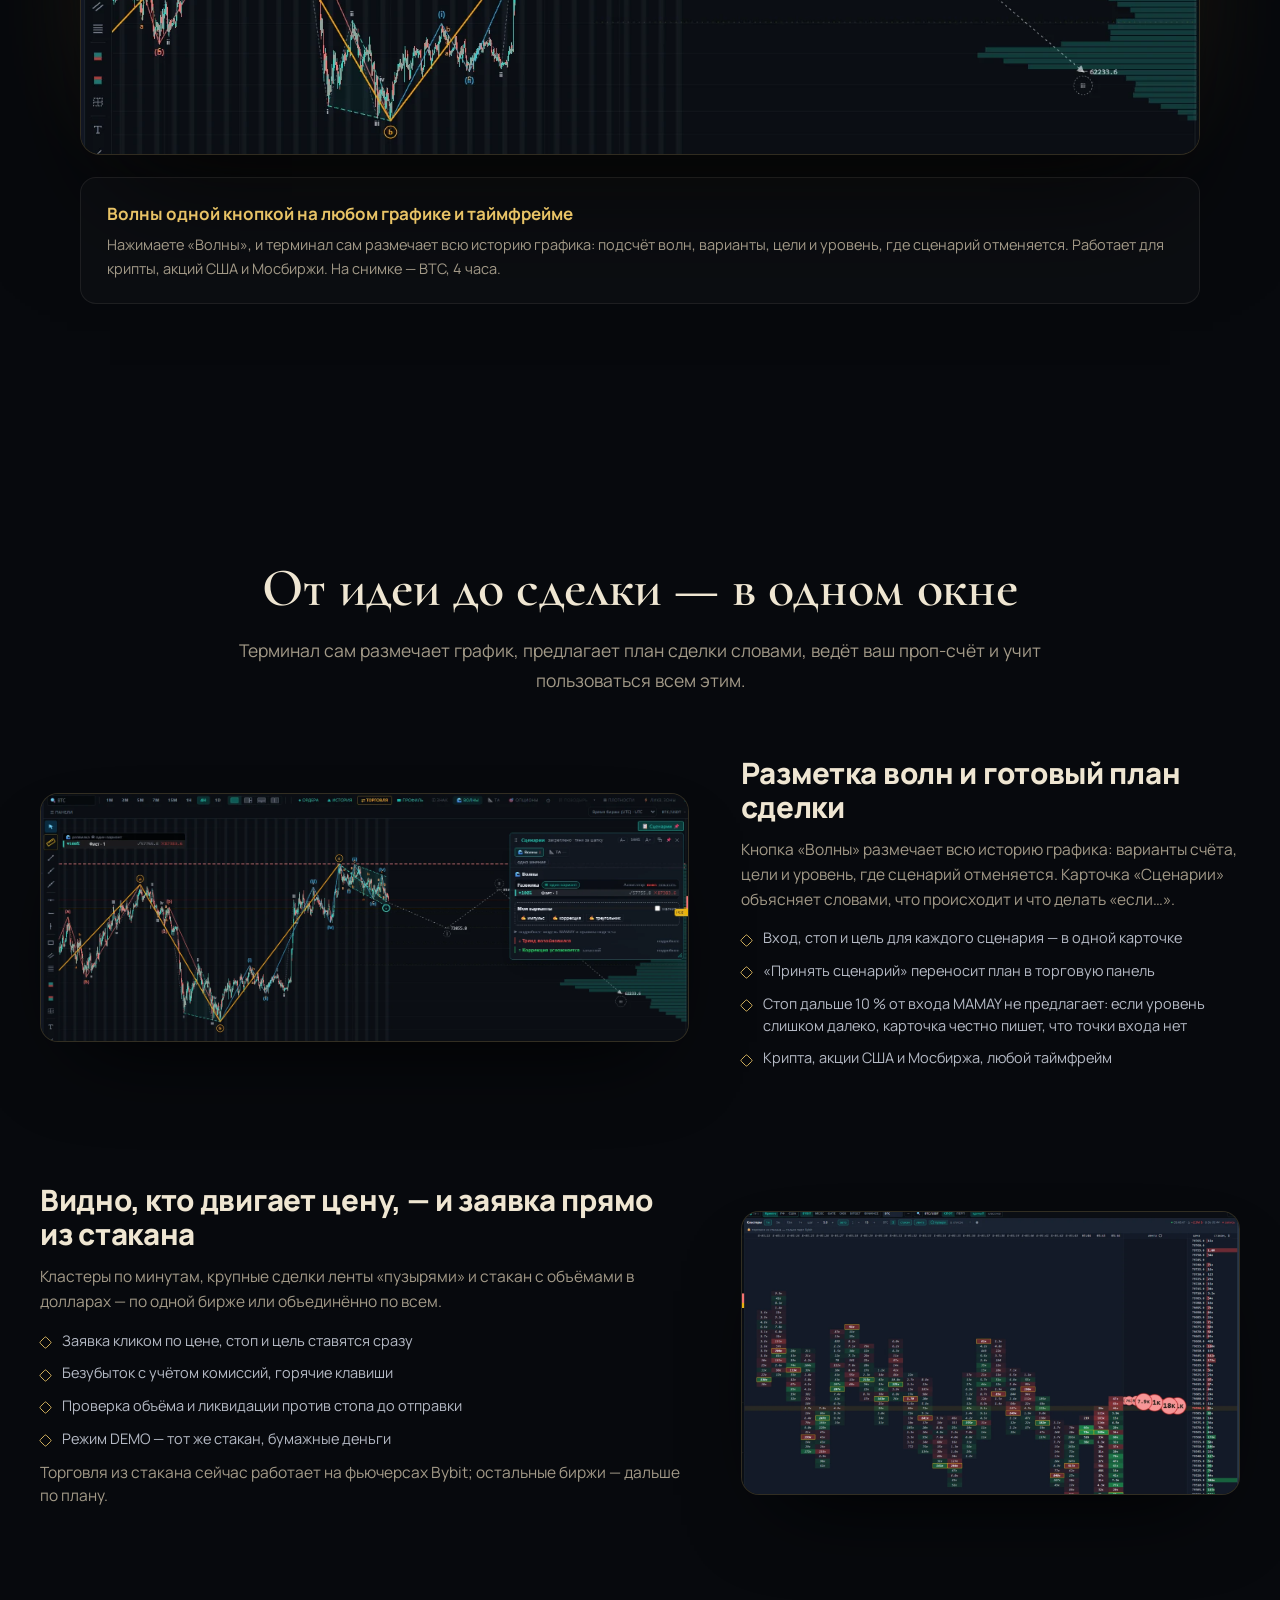
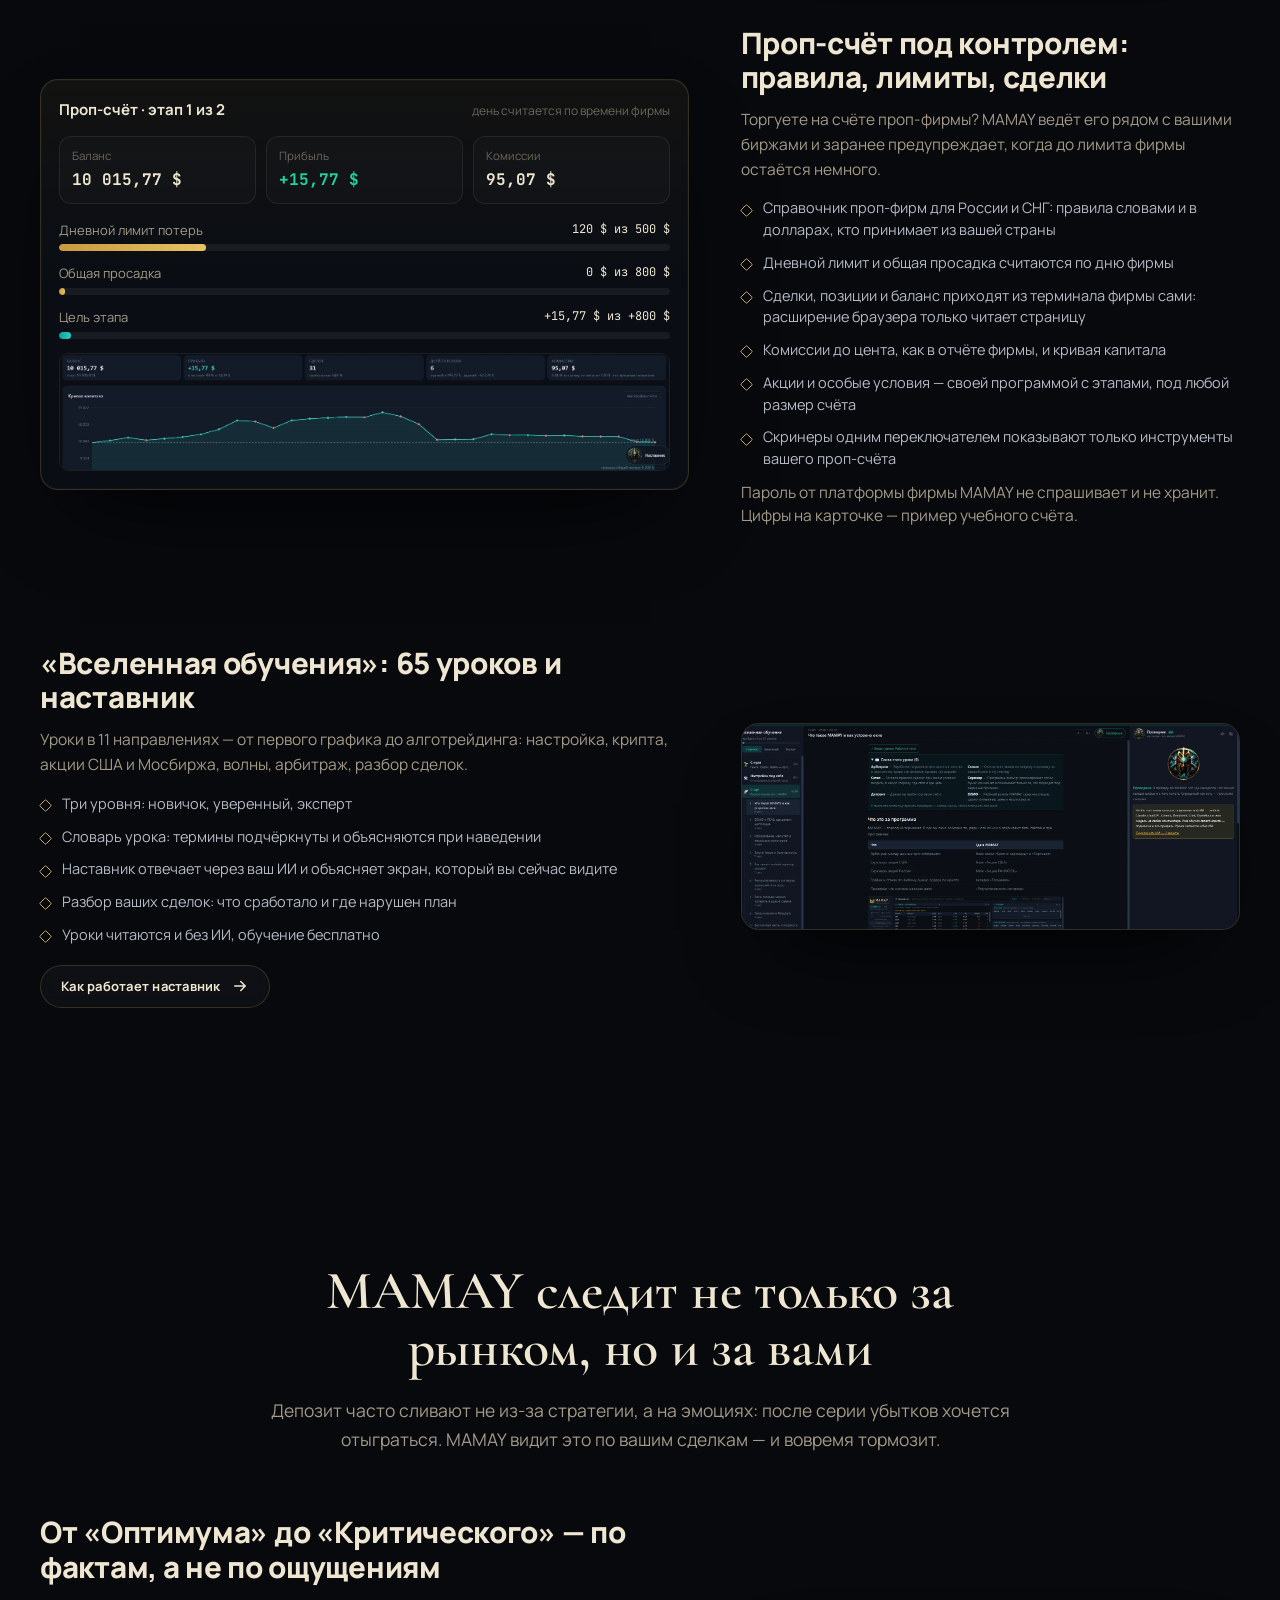
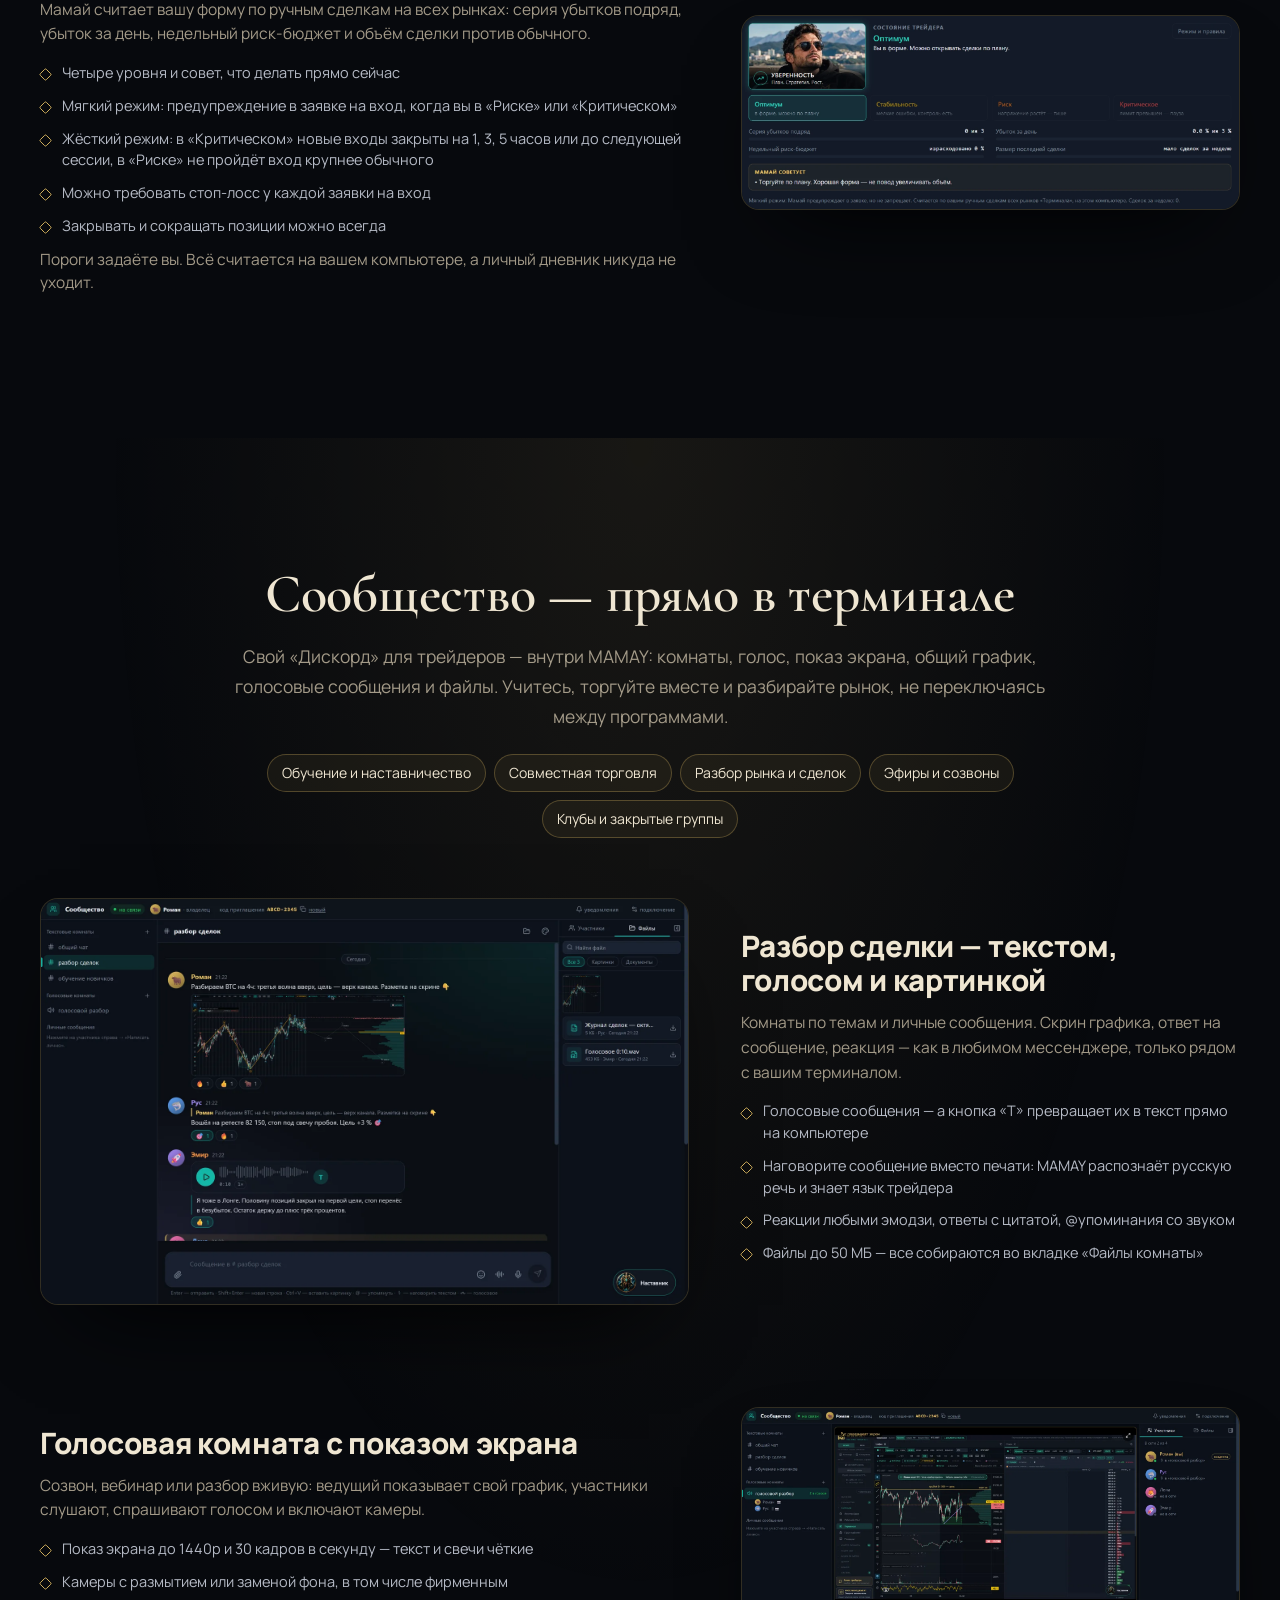
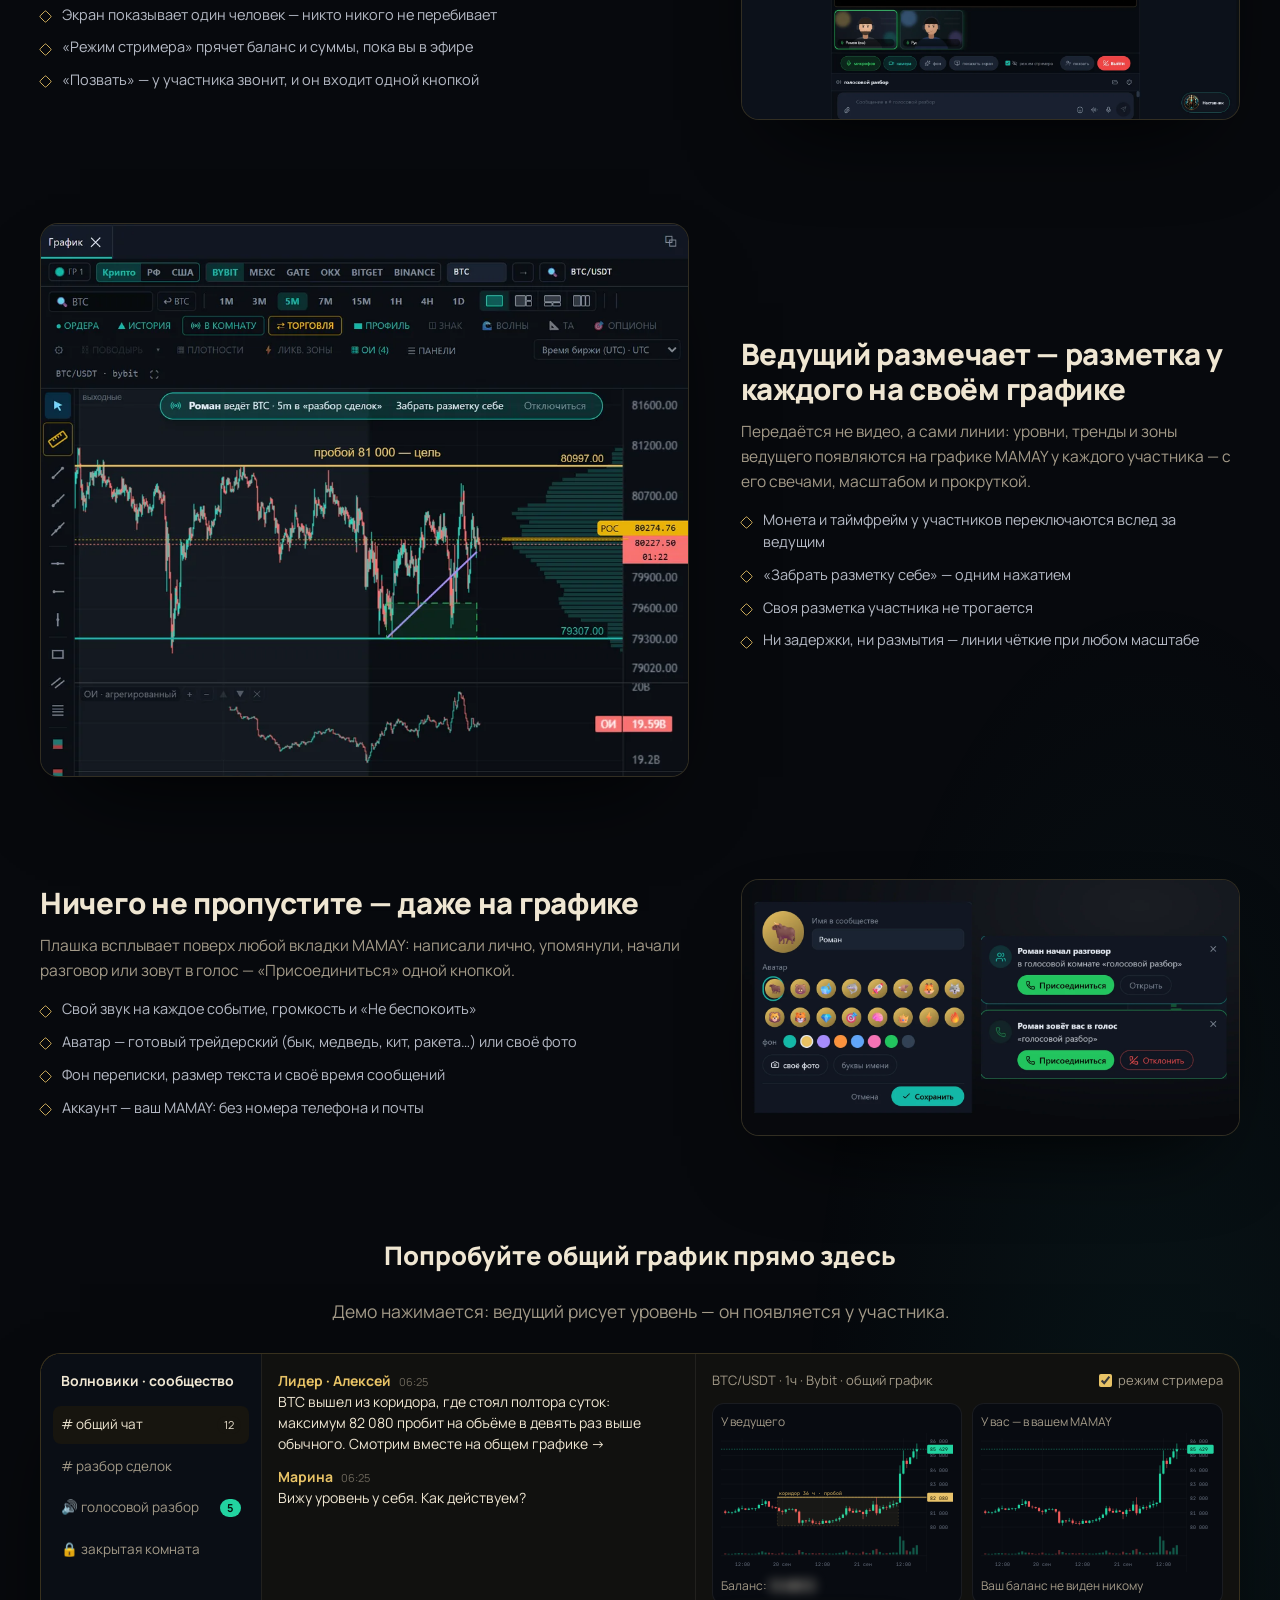
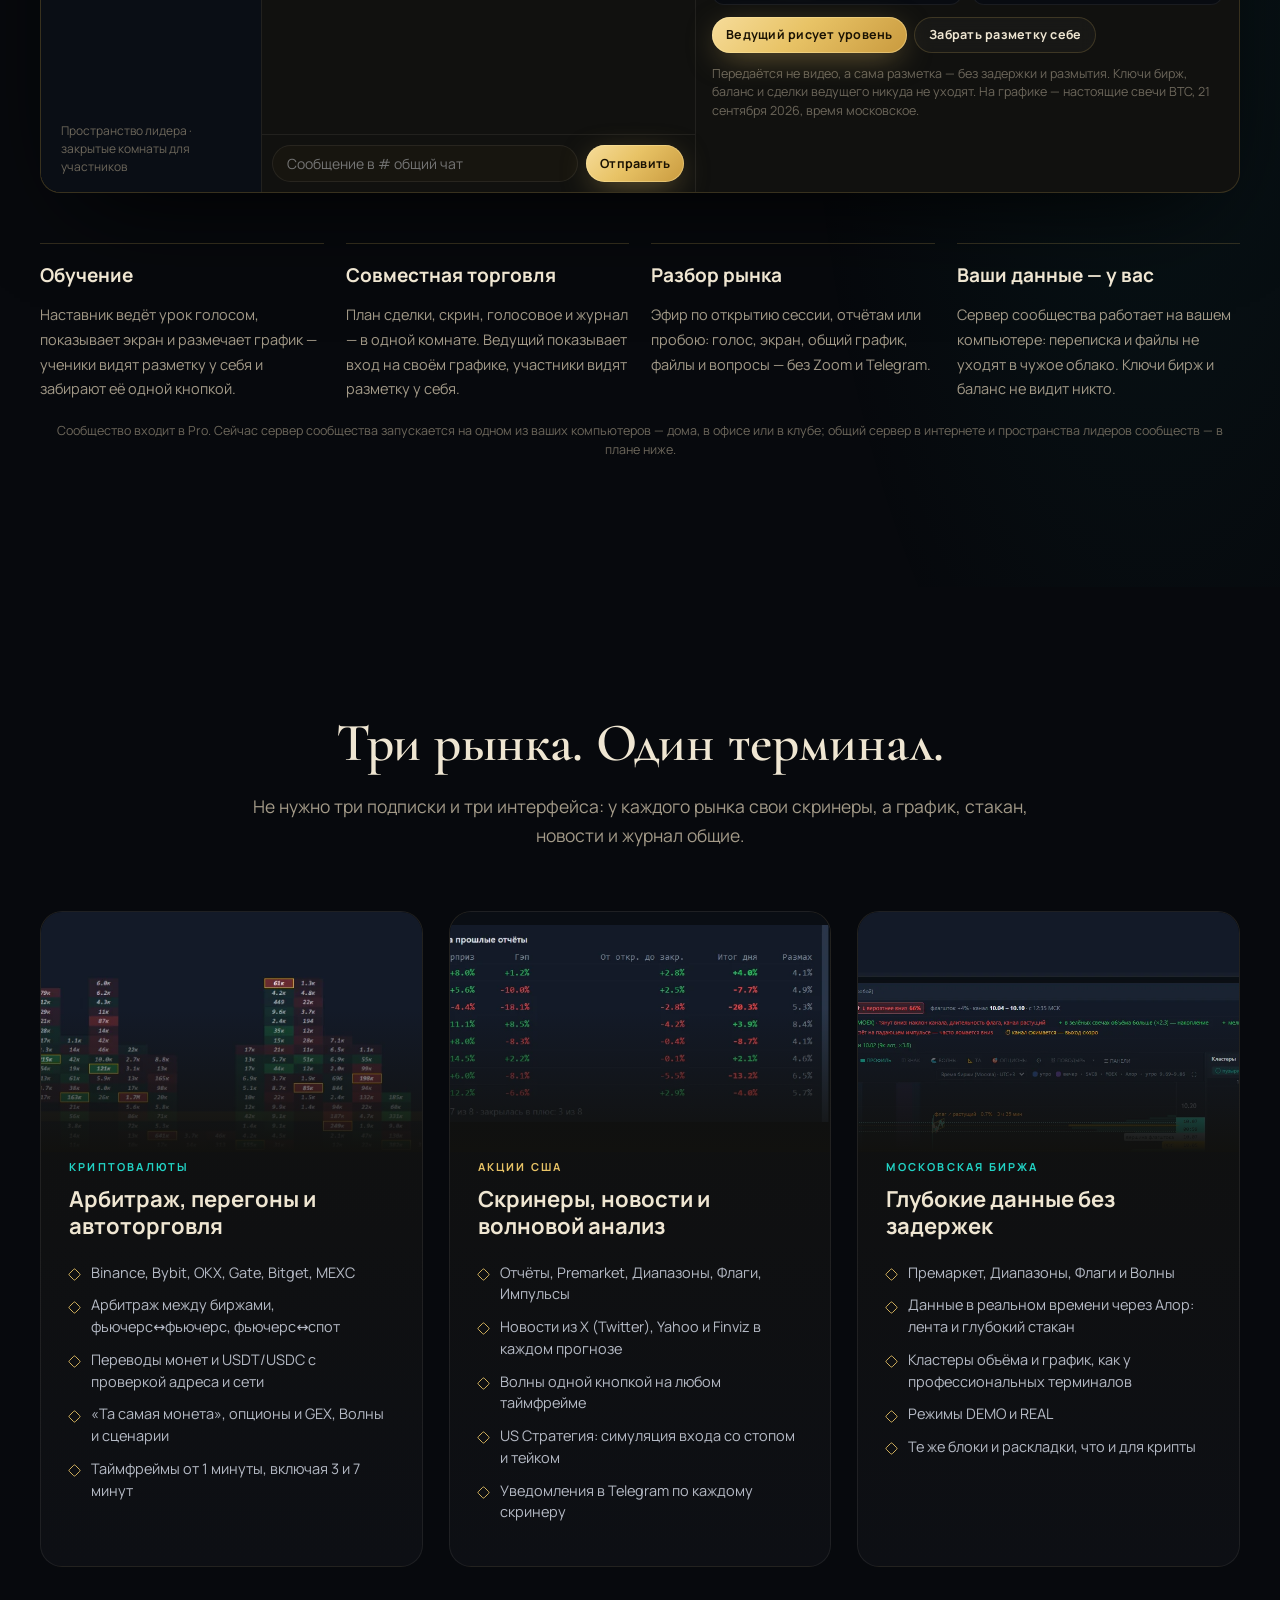
==== commit 958ee133: "Счётчик: без заранее загруженных страниц Chrome, время по активности, первые данные через 5 с, визит" ====
--- a/site/index.html
+++ b/site/index.html
@@ -28,9 +28,9 @@
 <link rel="preconnect" href="https://fonts.googleapis.com">
 <link rel="preconnect" href="https://fonts.gstatic.com" crossorigin>
 <link href="https://fonts.googleapis.com/css2?family=Cormorant+Garamond:wght@500;600;700&family=Manrope:wght@400;500;600;700;800&family=JetBrains+Mono:wght@400;500;700&display=swap" rel="stylesheet">
-<link rel="stylesheet" href="css/style.css?v=20261028c">
-<link rel="stylesheet" href="css/fx.css?v=20261028c">
-<link rel="stylesheet" href="css/brand.css?v=20261028c">
+<link rel="stylesheet" href="css/style.css?v=20261028d">
+<link rel="stylesheet" href="css/fx.css?v=20261028d">
+<link rel="stylesheet" href="css/brand.css?v=20261028d">
 <script type="application/ld+json">
 {"@context":"https://schema.org","@type":"SoftwareApplication","name":"MAMAY Trading Terminal","url":"https://mamaytrading.com/","image":"https://mamaytrading.com/assets/brand/og.jpg","publisher":{"@id":"https://mamaytrading.com/#org"},"applicationCategory":"FinanceApplication","operatingSystem":"Windows 10, Windows 11","inLanguage":"ru",
  "description":"Торговый терминал для криптовалют (Binance, Bybit, OKX, Gate, Bitget, MEXC), акций США и Московской биржи: волны и сценарии сделки, торговля из стакана, проп-кабинет, обучение с наставником через ваш ИИ, арбитраж по чистой прибыли.",
@@ -1004,12 +1004,12 @@
   </div>
 </div>
 
-<script src="js/config.js?v=20261028c"></script>
-<script src="js/main.js?v=20261028c"></script>
-<script src="js/fx.js?v=20261028c"></script>
-<script src="js/hero3d.js?v=20261028c"></script>
-<script src="js/comm.js?v=20261028c"></script>
-<script src="js/stat.js?v=20261028c"></script>
+<script src="js/config.js?v=20261028d"></script>
+<script src="js/main.js?v=20261028d"></script>
+<script src="js/fx.js?v=20261028d"></script>
+<script src="js/hero3d.js?v=20261028d"></script>
+<script src="js/comm.js?v=20261028d"></script>
+<script src="js/stat.js?v=20261028d"></script>
 <script>
   // искры над баннером главного экрана (как в заставке программы); при «уменьшить движение» — без них
   (function () {
